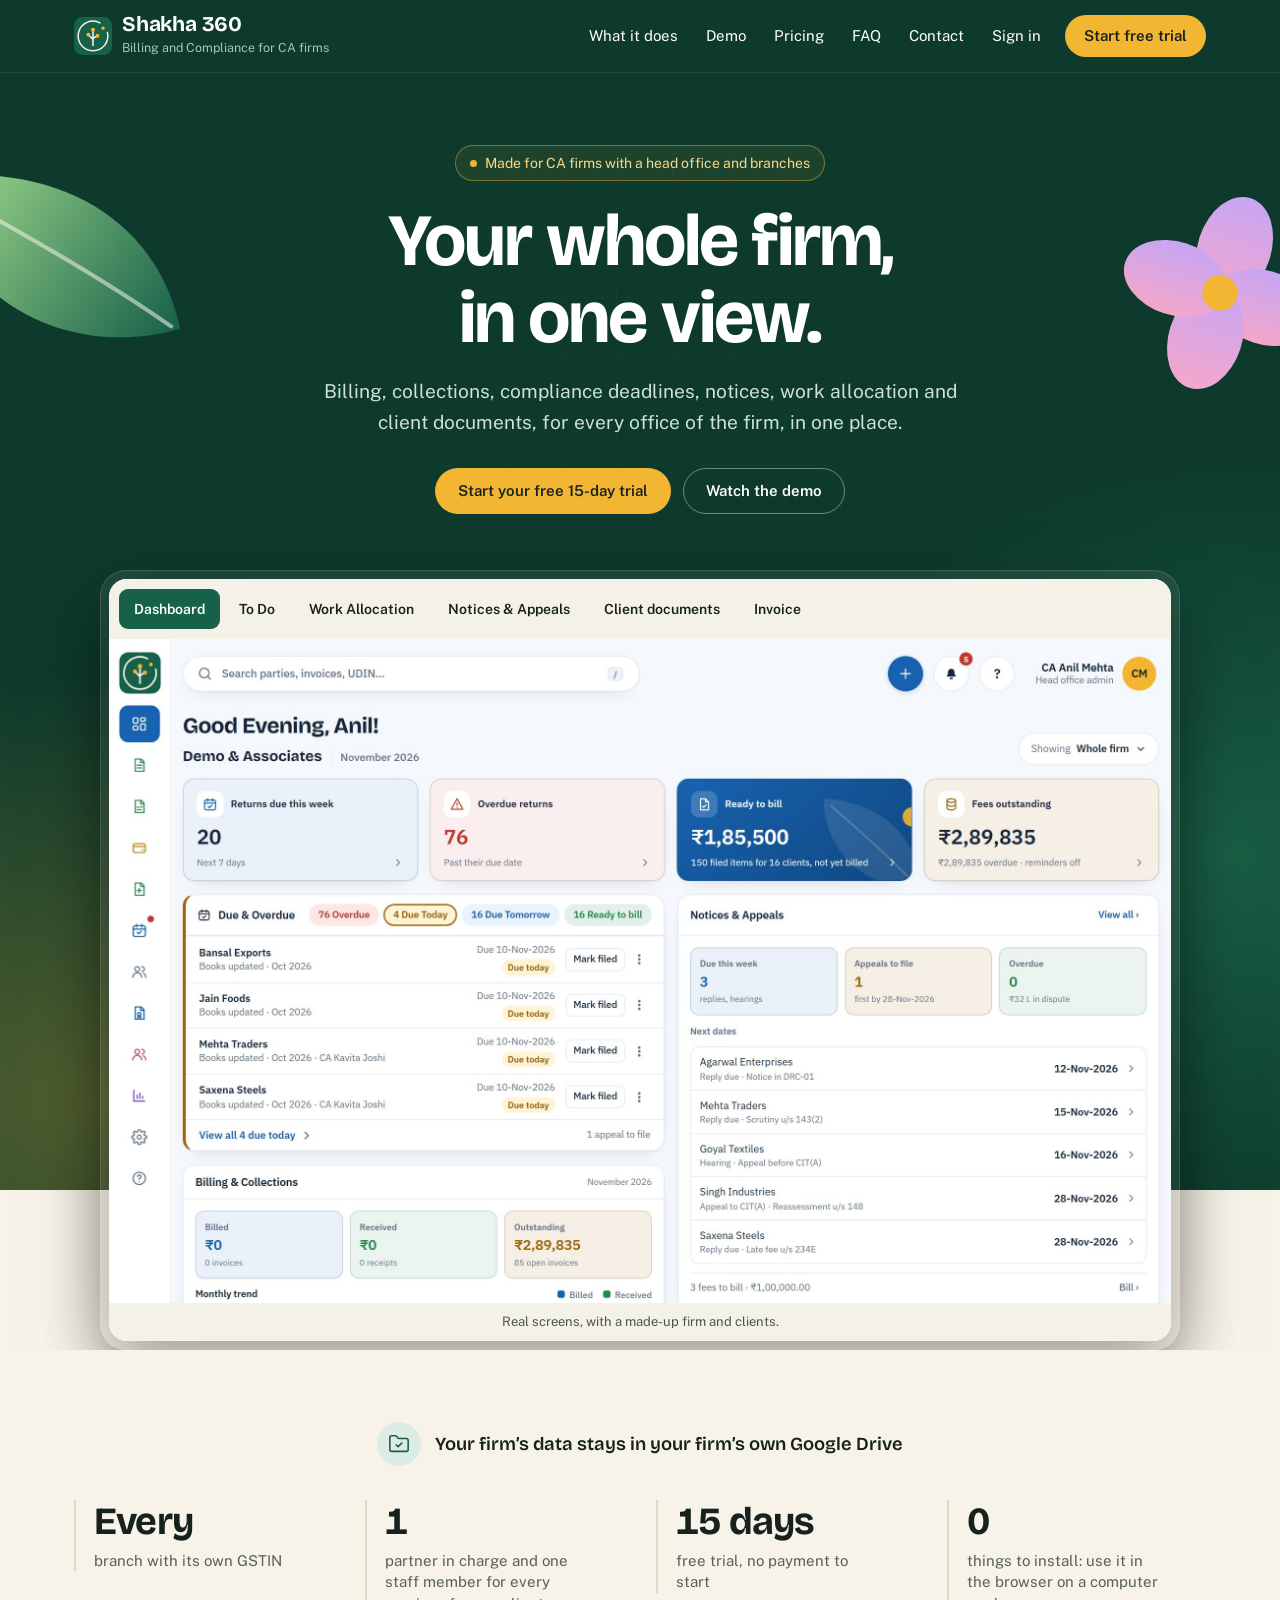
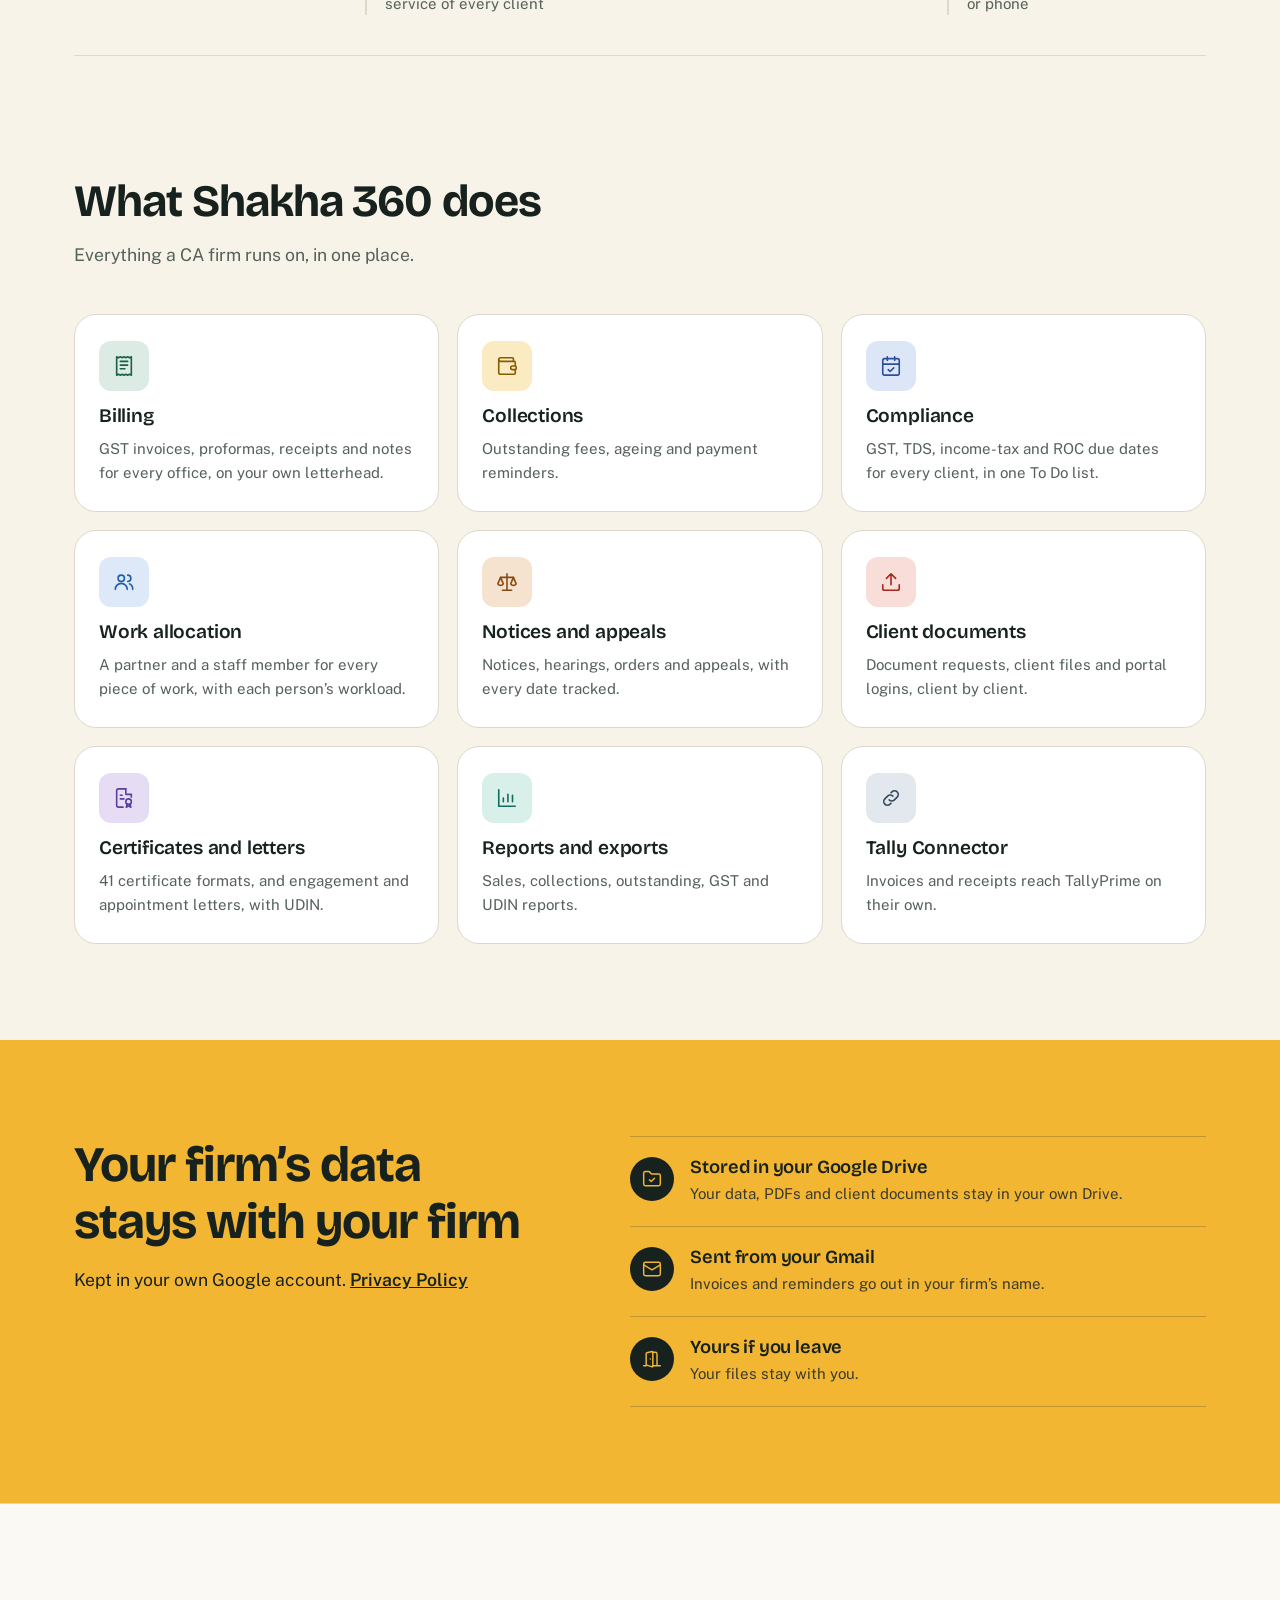
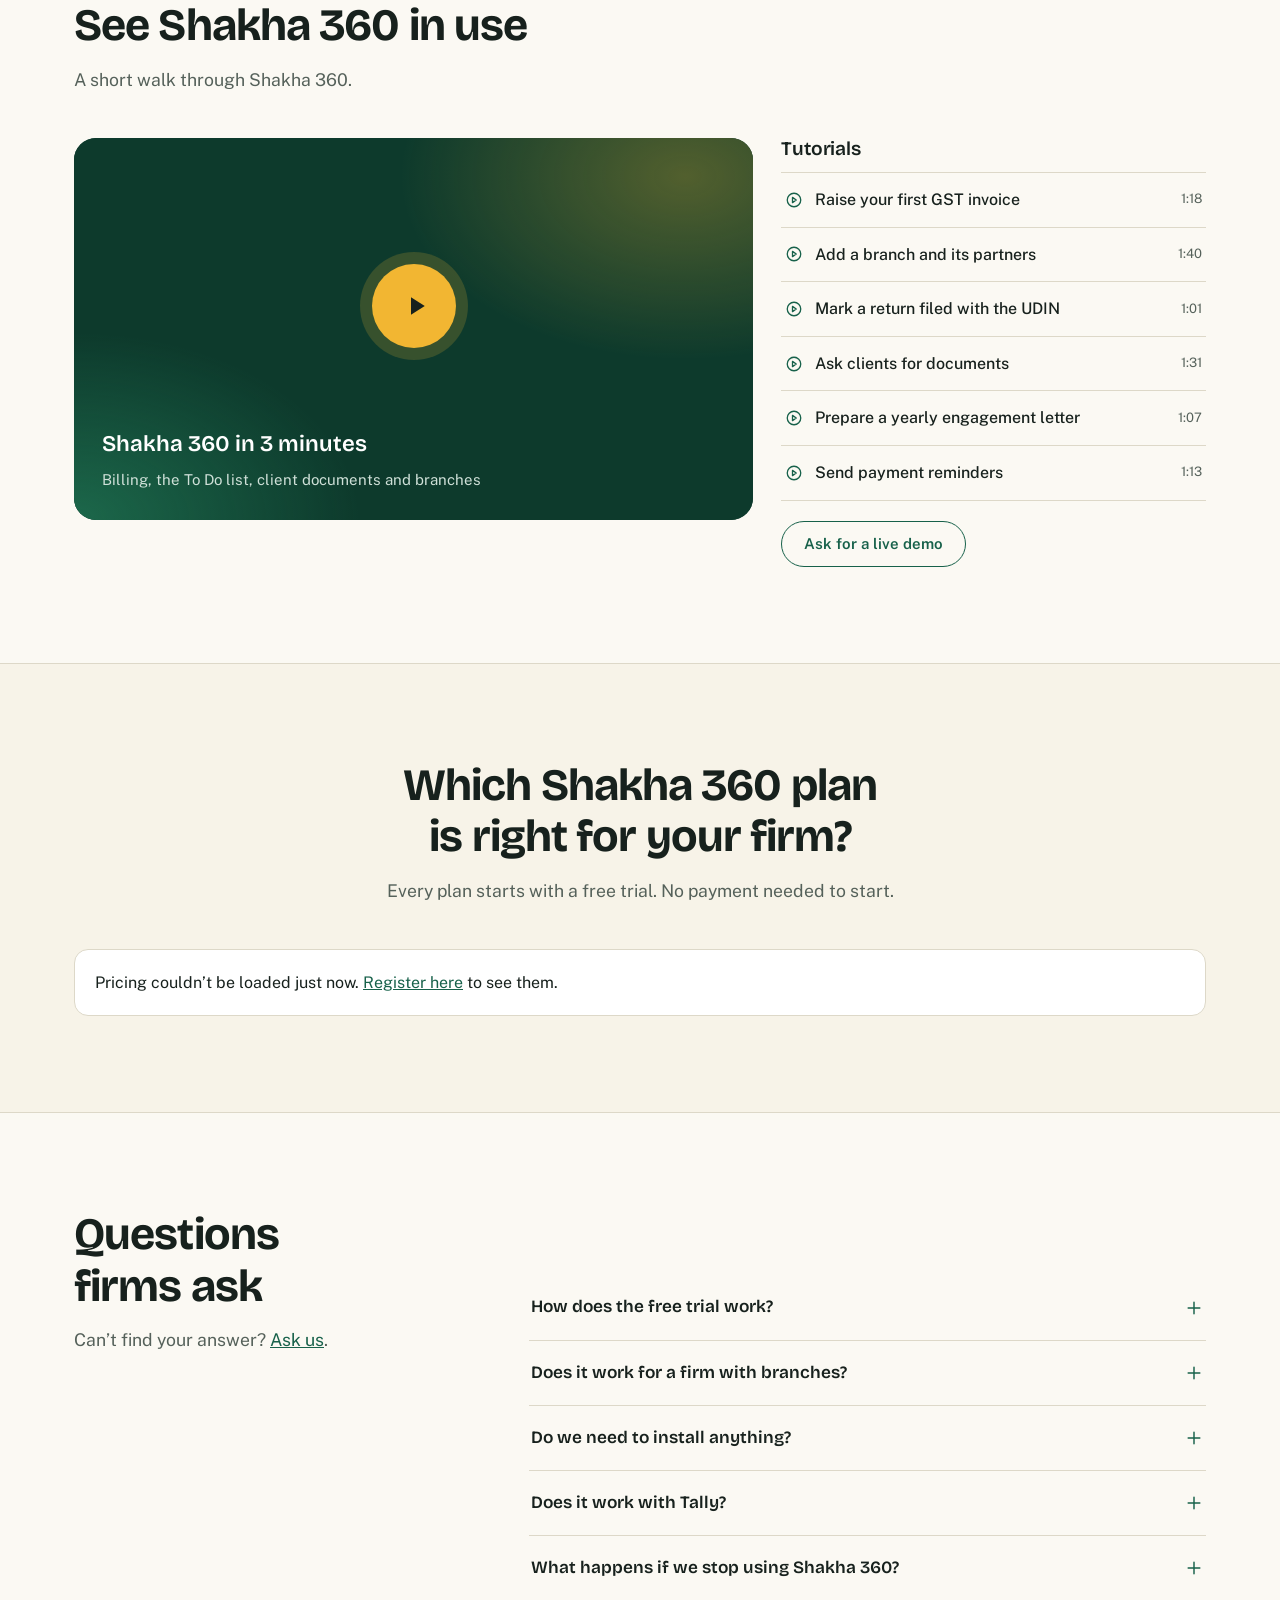
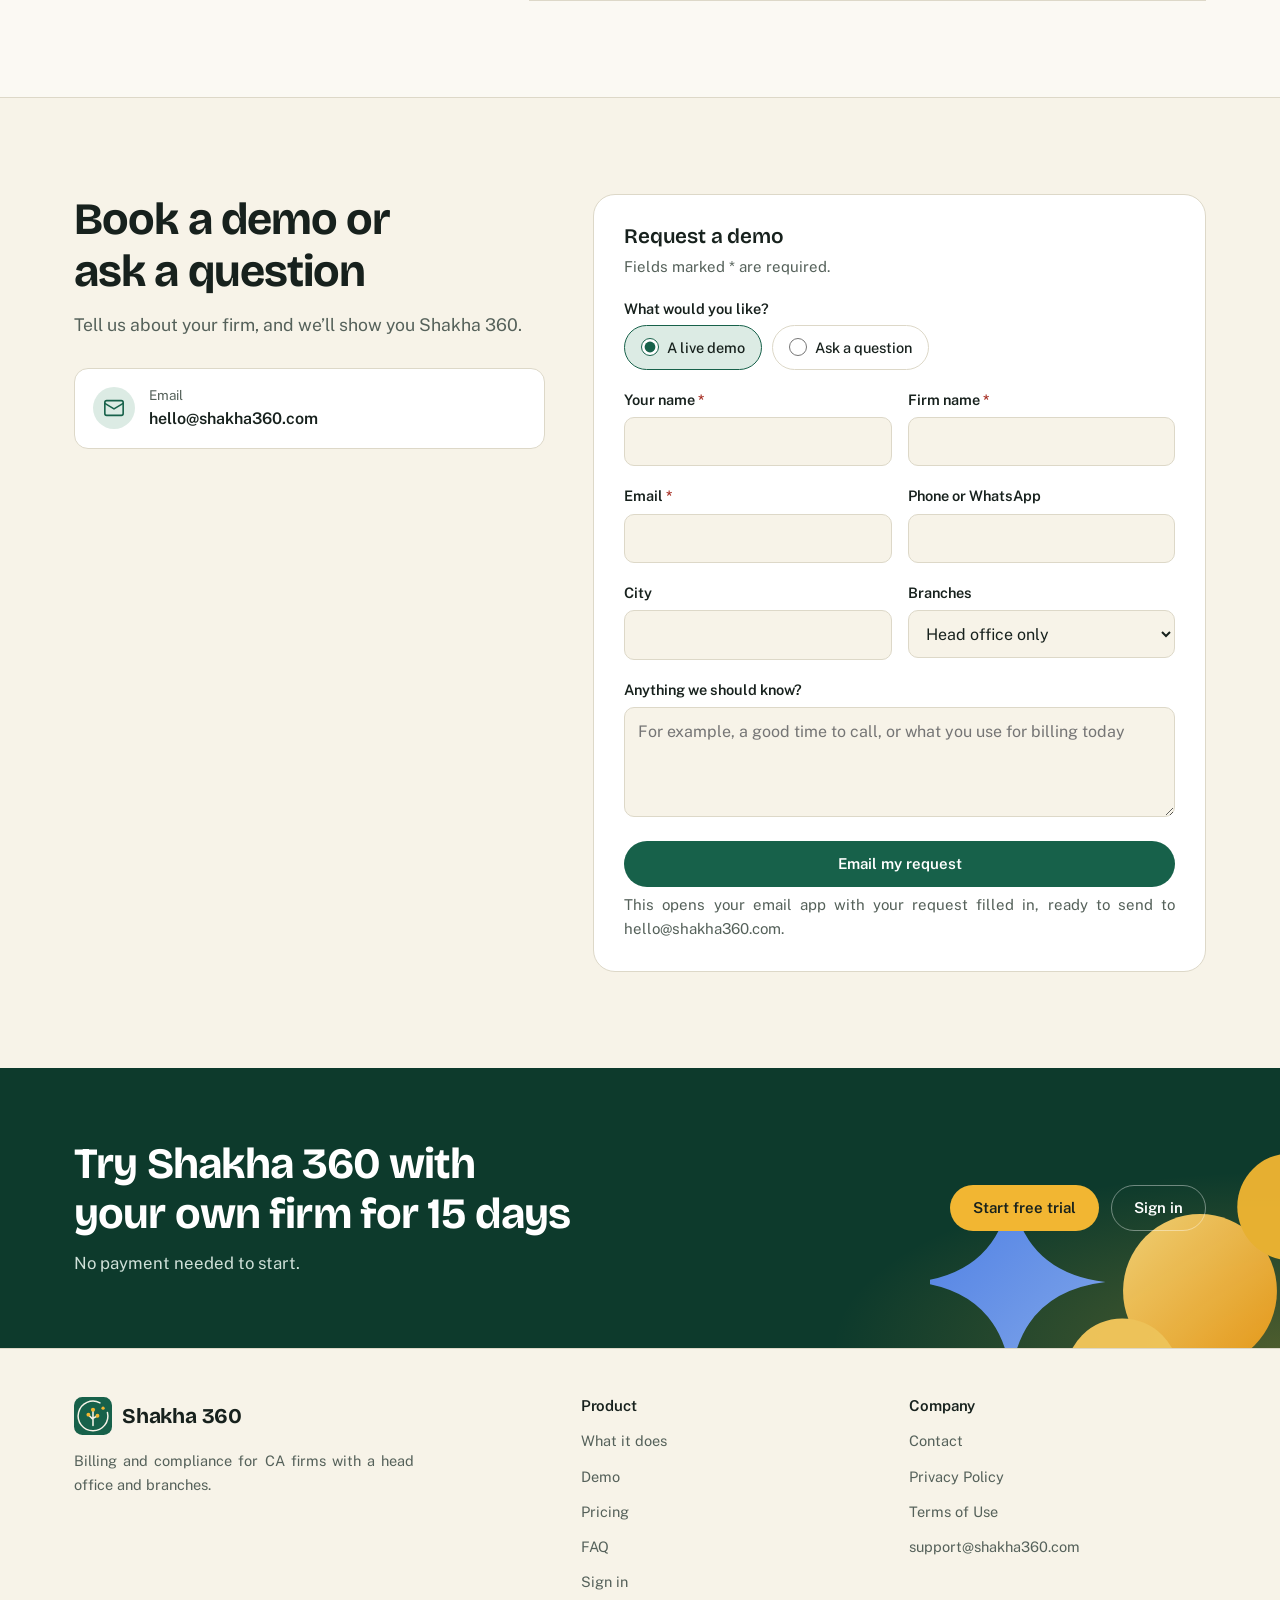
==== index.html @ 3592d091 "Add files via upload" ====
<!doctype html><html lang="en"><head><meta charset="utf-8"><meta name="viewport" content="width=device-width,initial-scale=1">
<title>Shakha 360 · Billing and Compliance for CA firms</title>
<meta name="description" content="Shakha 360 runs the billing, collections, compliance deadlines, notices and appeals, work allocation and client documents of a CA firm with a head office and branches. Your data stays in your own Google Drive. Free trial.">
<meta name="theme-color" content="#0D3A2C">
<meta property="og:type" content="website"><meta property="og:site_name" content="Shakha 360"><meta property="og:url" content="https://www.shakha360.com/">
<meta property="og:title" content="Shakha 360 · Billing and Compliance for CA firms"><meta property="og:description" content="Billing, collections, compliance deadlines, notices, work allocation and client documents, for every office of a CA firm. Free trial.">
<meta property="og:image" content="https://www.shakha360.com/shots/share.jpg"><meta property="og:image:width" content="1200"><meta property="og:image:height" content="630"><meta property="og:image:alt" content="Shakha 360: your whole firm, in one view, with the dashboard of the app">
<meta name="twitter:card" content="summary_large_image"><meta name="twitter:image" content="https://www.shakha360.com/shots/share.jpg">
<link rel="icon" href="shakha360-icon.svg" type="image/svg+xml">
<link rel="preconnect" href="https://fonts.googleapis.com"><link rel="preconnect" href="https://fonts.gstatic.com" crossorigin>
<link rel="stylesheet" href="https://fonts.googleapis.com/css2?family=Bricolage+Grotesque:opsz,wght@12..96,500..700&family=Public+Sans:wght@400;500;600;700&display=swap">
<link rel="stylesheet" href="style.css">
<style>
/* the screens viewer at the top */
.shotBox{max-width:1120px;margin:0 auto;background:#fff;border-radius:18px;box-shadow:0 30px 70px rgba(0,0,0,.35);overflow:hidden}
.shotTabs{display:flex;gap:4px;padding:10px;background:#F4F1E8;overflow-x:auto;scrollbar-width:thin}
.shotTabs button{flex:none;border:0;background:transparent;color:#17211D;font:600 14px/1 var(--f-b);padding:11px 15px;border-radius:9px;cursor:pointer;min-height:40px}
.shotTabs button[aria-selected=true]{background:#17614A;color:#fff}.shotTabs button:focus-visible{outline:3px solid #F2B632;outline-offset:1px}
.shotPane img{display:block;width:100%;height:auto}.shotNote{text-align:center;color:#4A5650;background:#F4F1E8;font-size:13px;margin:0;padding:9px 12px}
/* what it does: six cards with their own colours */
.does{display:grid;grid-template-columns:repeat(3,1fr);gap:18px}
.doesC{background:var(--card);border:1px solid var(--line);border-radius:var(--r-l);padding:26px 24px;display:flex;flex-direction:column;gap:10px}
.doesC .modIc{width:50px;height:50px}.doesC h3{font-size:1.2rem;font-weight:600;margin-top:4px}.doesC p{color:var(--mu);font-size:15px}
.c1 .modIc{background:#DCEBE4;color:#17614A}.c2 .modIc{background:#FBEBC2;color:#8A5A00}.c3 .modIc{background:#DCE6F7;color:#2B4F9E}.c4 .modIc{background:#F8DDD8;color:#A3271B}.c5 .modIc{background:#E6DDF5;color:#5B3E9E}.c6 .modIc{background:#D9EFE9;color:#136A5E}.c7 .modIc{background:#DDE9F8;color:#1F5FA8}.c8 .modIc{background:#F6E3CF;color:#8A4B12}.c9 .modIc{background:#E3E8EE;color:#34495E}
@media(max-width:900px){.does{grid-template-columns:1fr 1fr}}@media(max-width:600px){.does{grid-template-columns:1fr}}
/* a picture with a few words beside it */
.split{display:grid;grid-template-columns:minmax(0,5fr) minmax(0,7fr);gap:56px;align-items:center}.split.rev .splitText{order:2}
.eyebrow{display:inline-block;background:#F2B632;color:#17211D;font:700 12px/1 var(--f-b);padding:6px 10px;border-radius:99px;margin-bottom:12px}
.ptag{display:block;margin-top:10px;font:600 13px/1.4 var(--f-b);color:var(--mu)}.splitText .ptag{margin:0 0 12px}
.splitText h2{margin-top:0}.splitText>p{margin-top:12px;color:var(--mu)}.ticks{list-style:none;padding:0;margin:18px 0 0}.ticks li{position:relative;padding:0 0 10px 26px;line-height:1.5}.ticks li:before{content:'';position:absolute;left:2px;top:7px;width:12px;height:7px;border-left:2.5px solid #17614A;border-bottom:2.5px solid #17614A;transform:rotate(-45deg)}
.splitShots{position:relative}.browser{margin:0;border-radius:12px;overflow:hidden;box-shadow:0 18px 44px rgba(13,58,44,.2);border:1px solid rgba(23,33,29,.1)}.browser img,.phone img{display:block;width:100%;height:auto}
.phone{position:absolute;right:-14px;bottom:-34px;width:24%;margin:0;border-radius:18px;overflow:hidden;border:5px solid #17211D;box-shadow:0 18px 40px rgba(0,0,0,.3);background:#fff}
@media(max-width:900px){.split{grid-template-columns:1fr;gap:28px}.split.rev .splitText{order:0}.phone{right:6px;bottom:-22px;width:30%}}
@media(max-width:700px){.shape{display:none}}
.heroText>p{text-align:center;hyphens:none}
/* one plan and the calculator */
.one{display:grid;grid-template-columns:minmax(0,1fr) minmax(0,1.1fr);gap:24px;align-items:stretch;max-width:1080px;margin:0 auto}
.calc{background:var(--card);border:1px solid var(--line);border-radius:var(--r-l);padding:24px}.calc h3{margin:0 0 6px;font-size:1.2rem}
.crow{display:flex;gap:16px;align-items:center;justify-content:space-between;padding:14px 0;border-bottom:1px solid var(--line)}.crow>div:first-child{flex:1;display:flex;flex-direction:column;gap:2px;min-width:0}.crow span{color:var(--mu);font-size:14px;line-height:1.45}.crow em{font-style:normal;font-weight:600;color:#17614A;font-size:14px}
.cstep{display:flex;align-items:center;gap:8px;flex:none}.cstep button{width:44px;height:44px;border-radius:12px;border:1.5px solid var(--line);background:#fff;font-size:20px;cursor:pointer;color:#17211D}.cstep button:hover{border-color:#17614A}.cstep button:focus-visible{outline:3px solid #F2B632;outline-offset:2px}.cstep output{min-width:26px;text-align:center;font-weight:700;font-size:18px}
.ctot{display:flex;flex-wrap:wrap;align-items:baseline;justify-content:space-between;gap:4px 12px;padding-top:16px}.ctot span{font-weight:600}.ctot b{font:700 2rem/1 var(--f-h,inherit);color:#17211D}.ctot small{flex-basis:100%;color:var(--mu);font-size:14px}.cnote{color:var(--mu);font-size:13px;margin:8px 0 0}
@media(max-width:860px){.one{grid-template-columns:1fr}}.end{overflow:hidden;position:relative}#plansGrid,.cmpw{min-width:0;max-width:100%}.cmpD>summary{cursor:pointer;list-style-position:inside}.cmpD>summary:focus-visible{outline:3px solid #F2B632;outline-offset:3px}
@media(max-width:700px){.cmpD>summary{display:block;list-style:none;text-align:center;border:1.5px solid #17614A;color:#17614A;border-radius:99px;padding:12px 18px;font-size:1rem;min-height:44px;box-sizing:border-box}.cmpD>summary::-webkit-details-marker{display:none}.cmpD[open]>summary{margin-bottom:14px}}.cmpw{overflow-x:auto;position:relative}
.oneCard{display:flex;flex-direction:column}.oneFor{color:var(--mu);margin:6px 0 0}.oneH{font-size:1rem;margin:20px 0 12px;padding-top:18px;border-top:1px solid var(--line)}
.oneCard .ppts{display:grid;grid-template-columns:1fr;gap:11px;margin:0;align-content:start}.oneCard .ppts li{margin:0}
.calcH{display:flex;gap:12px;align-items:center;margin-bottom:6px}.calcH svg{width:34px;height:34px;flex:none;fill:none;stroke:#17614A;stroke-width:1.8;stroke-linecap:round;stroke-linejoin:round}.calcH h3{margin:0;font-size:1.25rem}.calcH p{margin:2px 0 0;color:var(--mu);font-size:14px}
.calc .crow:last-of-type{border-bottom:0}.cbox{background:#EEF6EA;border-radius:14px;padding:14px 16px;margin-top:6px}
#c_lines>div{display:flex;justify-content:space-between;gap:12px;padding:4px 0;font-size:15px}#c_lines b{font-weight:600;font-variant-numeric:tabular-nums}
.cbox .ctot{align-items:center;border-top:1px solid #CFE0C9;margin-top:8px;padding-top:12px}.cbox .ctot span{display:flex;flex-direction:column;gap:2px;font-weight:700;font-size:1.05rem}.cbox .ctot small{flex-basis:auto;font-weight:400;font-size:13px}
.cbox .ctot b{background:#F7CB4D;border-radius:999px;padding:8px 18px;font-size:1.5rem;font-variant-numeric:tabular-nums}
.startBar{display:flex;align-items:center;justify-content:space-between;gap:20px 28px;flex-wrap:wrap;max-width:1080px;margin:24px auto 0;background:var(--card);border:1px solid var(--line);border-radius:var(--r-l);padding:22px 26px}
.startBar h3{margin:0 0 8px;font-size:1.3rem}.startBar ul{list-style:none;margin:0;padding:0;display:flex;flex-wrap:wrap;gap:6px 22px;color:var(--mu)}.startBar li{display:flex;align-items:center;gap:8px}.startBar li .ic{width:18px;height:18px;flex:none}
.sbBtns{display:flex;gap:12px;flex-wrap:wrap}.btn.line{background:transparent;color:#17614A;border:1.5px solid #17614A}.btn.line:hover{background:#EEF6EA}
@media(max-width:700px){.oneCard .ppts{grid-template-columns:1fr}.sbBtns,.sbBtns .btn{width:100%;justify-content:center}}
</style></head><body>
<a class="skip" href="#main">Skip to content</a>

<svg width="0" height="0" style="position:absolute" aria-hidden="true">
<symbol id="i-bill" viewBox="0 0 24 24"><path d="M4 2v20l2-1 2 1 2-1 2 1 2-1 2 1 2-1 2 1V2l-2 1-2-1-2 1-2-1-2 1-2-1-2 1Z"/><path d="M8 7h8M8 11h8M8 15h5"/></symbol>
<symbol id="i-wallet" viewBox="0 0 24 24"><path d="M19 7V4a1 1 0 0 0-1-1H5a2 2 0 0 0 0 4h15a1 1 0 0 1 1 1v4h-3a2 2 0 0 0 0 4h3a1 1 0 0 0 1-1v-2a1 1 0 0 0-1-1"/><path d="M3 5v14a2 2 0 0 0 2 2h15a1 1 0 0 0 1-1v-4"/></symbol>
<symbol id="i-cal" viewBox="0 0 24 24"><rect x="3" y="4" width="18" height="18" rx="2"/><path d="M16 2v4M8 2v4M3 10h18"/><path d="m9 16 2 2 4-4"/></symbol>
<symbol id="i-cert" viewBox="0 0 24 24"><path d="M14 2H6a2 2 0 0 0-2 2v16a2 2 0 0 0 2 2h5"/><path d="M14 2v6h6M20 8v3"/><circle cx="17" cy="16" r="3"/><path d="m15.5 18.5-1 3.5 2.5-1.2 2.5 1.2-1-3.5"/><path d="M8 9h2M8 13h4"/></symbol>
<symbol id="i-chart" viewBox="0 0 24 24"><path d="M3 3v18h18"/><path d="M8 16v-4M13 16V8M18 16v-7"/></symbol>
<symbol id="i-upload" viewBox="0 0 24 24"><path d="M21 15v4a2 2 0 0 1-2 2H5a2 2 0 0 1-2-2v-4M17 8l-5-5-5 5M12 3v12"/></symbol>
<symbol id="i-folder" viewBox="0 0 24 24"><path d="M20 20a2 2 0 0 0 2-2V8a2 2 0 0 0-2-2h-7.9a2 2 0 0 1-1.7-.9L9.6 3.9A2 2 0 0 0 7.9 3H4a2 2 0 0 0-2 2v13a2 2 0 0 0 2 2Z"/><path d="m9 13 2 2 4-4"/></symbol>
<symbol id="i-mail" viewBox="0 0 24 24"><rect x="2" y="4" width="20" height="16" rx="2"/><path d="m22 7-10 6L2 7"/></symbol>
<symbol id="i-chat" viewBox="0 0 24 24"><path d="M21 11.5a8.4 8.4 0 0 1-12.3 7.4L3 21l2.1-5.6A8.4 8.4 0 1 1 21 11.5z"/></symbol>
<symbol id="i-door" viewBox="0 0 24 24"><path d="M13 4h3a2 2 0 0 1 2 2v14M2 20h3M13 20h9M10 12v.01"/><path d="M13 4.6v16.2a.6.6 0 0 1-.8.6L5 19V5.6a1 1 0 0 1 .8-1l6.4-1.5a.6.6 0 0 1 .8.6z"/></symbol>
<symbol id="i-team" viewBox="0 0 24 24"><circle cx="9" cy="8" r="3.5"/><path d="M2.5 20a6.5 6.5 0 0 1 13 0"/><path d="M16 4.5a3.5 3.5 0 0 1 0 7M18 14a6.5 6.5 0 0 1 3.5 6"/></symbol>
<symbol id="i-scale" viewBox="0 0 24 24"><path d="M12 3v18M7 21h10M5 7h14"/><path d="m5 7-3 7a3.5 3.5 0 0 0 6 0zM19 7l-3 7a3.5 3.5 0 0 0 6 0z"/></symbol>
<symbol id="i-link" viewBox="0 0 24 24"><path d="M10 14a4 4 0 0 0 5.7 0l3-3a4 4 0 0 0-5.7-5.7l-1 1"/><path d="M14 10a4 4 0 0 0-5.7 0l-3 3A4 4 0 0 0 11 18.7l1-1"/></symbol>
<symbol id="i-plus" viewBox="0 0 24 24"><path d="M12 5v14M5 12h14"/></symbol>
<symbol id="i-menu" viewBox="0 0 24 24"><path d="M4 7h16M4 12h16M4 17h16"/></symbol>
<symbol id="i-playc" viewBox="0 0 24 24"><circle cx="12" cy="12" r="9"/><path d="m10 8.5 5 3.5-5 3.5z"/></symbol>
<symbol id="i-logo" viewBox="0 0 512 512"><rect width="512" height="512" rx="112" fill="#17614A"/><path d="M450.1 207.6A200 200 0 1 1 349.9 79.4" fill="none" stroke="#F7F3E8" stroke-width="20" stroke-linecap="round"/><path d="M256 384V172M256 302L200 246M256 288L310 256" fill="none" stroke="#F7F3E8" stroke-width="21" stroke-linecap="round"/><circle cx="256" cy="172" r="28" fill="#F2B632"/><circle cx="194" cy="238" r="26" fill="#F2B632"/><circle cx="316" cy="252" r="26" fill="#F2B632"/><circle cx="391.5" cy="150.1" r="22" fill="#F2B632"/></symbol>
</svg>

<header class="top dark"><div class="wrap">
<a class="brand" href="index.html" aria-label="Shakha 360 home"><svg aria-hidden="true"><use href="#i-logo"/></svg><div><div class="bn">Shakha 360</div><div class="bt">Billing and Compliance for CA firms</div></div></a>
<button class="menuBtn" type="button" aria-expanded="false" aria-controls="nav" aria-label="Menu"><svg class="ico" aria-hidden="true"><use href="#i-menu"/></svg></button>
<nav class="nav" id="nav" aria-label="Main"><a href="#does">What it does</a><a href="#demo">Demo</a><a href="#plans">Pricing</a><a href="#faq">FAQ</a><a href="#contact">Contact</a><a href="app/">Sign in</a><a class="btn sun" href="app/?register=1" data-trial>Start free trial</a></nav>
</div></header>

<main id="main">
<section class="hero" aria-labelledby="heroH">
<span class="shape sL" aria-hidden="true"></span><span class="shape sR" aria-hidden="true"></span>
<div class="wrap">
<div class="heroText">
<span class="pill"><i aria-hidden="true"></i>Made for CA firms with a head office and branches</span>
<h1 id="heroH"><span>Your whole firm,</span><span>in one view.</span></h1>
<p>Billing, collections, compliance deadlines, notices, work allocation and client documents, for every office of the firm, in one place.</p>
<div class="heroCta"><a class="btn sun" href="app/?register=1" id="heroBtn" data-trial>Start your free 15-day trial</a><a class="btn onDark" href="#demo">Watch the demo</a></div></div>

<div class="mockWrap"><div class="shotBox"><div class="shotTabs" role="tablist" aria-label="Screens of Shakha 360">
<button type="button" role="tab" id="st0" aria-controls="shotPane" aria-selected="true" data-shot="dashboard" data-alt="Dashboard: returns due, overdue returns, fees ready to bill and fees outstanding, for the whole firm">Dashboard</button>
<button type="button" role="tab" id="st1" aria-controls="shotPane" aria-selected="false" tabindex="-1" data-shot="todo" data-alt="To Do list of pending returns for each client, with due dates and status">To Do</button>
<button type="button" role="tab" id="st2" aria-controls="shotPane" aria-selected="false" tabindex="-1" data-shot="alloc" data-alt="Work Allocation: the partners on the left, and one partner's clients with the partner and staff member for each service">Work Allocation</button>
<button type="button" role="tab" id="st3" aria-controls="shotPane" aria-selected="false" tabindex="-1" data-shot="notices" data-alt="Notices and Appeals: each client's notice with its reply date, hearing date, amount in dispute and the appeal still to file">Notices &amp; Appeals</button>
<button type="button" role="tab" id="st4" aria-controls="shotPane" aria-selected="false" tabindex="-1" data-shot="docrequests" data-alt="Document Requests: a document list with clients ticked to receive it">Client documents</button>
<button type="button" role="tab" id="st5" aria-controls="shotPane" aria-selected="false" tabindex="-1" data-shot="invoice" data-alt="An invoice with payments, follow-up notes and the letterhead">Invoice</button>
</div><div class="shotPane" id="shotPane" role="tabpanel" aria-labelledby="st0"><img id="shotImg" src="shots/dashboard.jpg?v=1097b" width="2160" height="1350" alt="Dashboard: returns due, overdue returns, fees ready to bill and fees outstanding, for the whole firm"></div>
<p class="shotNote">Real screens, with a made-up firm and clients.</p></div></div>
</div>
</section>

<section class="sec first" aria-label="Shakha 360 at a glance"><div class="wrap">
<div class="facts">
<div class="factLead"><span aria-hidden="true"><svg class="ico" style="width:28px;height:28px"><use href="#i-folder"/></svg></span><p>Your firm’s data stays in your firm’s own Google Drive</p></div>
<div class="fact" id="brFact"><b>Every</b><span>branch with its own GSTIN</span></div>
<div class="fact"><b>1</b><span>partner in charge and one staff member for every service of every client</span></div>
<div class="fact"><b><span class="tD">15</span> days</b><span>free trial, no payment to start</span></div>
<div class="fact"><b>0</b><span>things to install: use it in the browser on a computer or phone</span></div>
</div>
</div></section>

<section class="sec" id="does" aria-labelledby="doesH" style="padding-top:24px"><div class="wrap">
<div class="secHead"><h2 id="doesH">What Shakha 360 does</h2><p>Everything a CA firm runs on, in one place.</p></div>
<div class="does">
<article class="doesC c1"><span class="modIc" aria-hidden="true"><svg class="ico"><use href="#i-bill"/></svg></span><h3>Billing</h3><p>GST invoices, proformas, receipts and notes for every office, on your own letterhead.</p></article>
<article class="doesC c2"><span class="modIc" aria-hidden="true"><svg class="ico"><use href="#i-wallet"/></svg></span><h3>Collections</h3><p>Outstanding fees, ageing and payment reminders.</p></article>
<article class="doesC c3"><span class="modIc" aria-hidden="true"><svg class="ico"><use href="#i-cal"/></svg></span><h3>Compliance</h3><p>GST, TDS, income-tax and ROC due dates for every client, in one To Do list.</p></article>
<article class="doesC c7"><span class="modIc" aria-hidden="true"><svg class="ico"><use href="#i-team"/></svg></span><h3>Work allocation</h3><p>A partner and a staff member for every piece of work, with each person’s workload.</p></article>
<article class="doesC c8"><span class="modIc" aria-hidden="true"><svg class="ico"><use href="#i-scale"/></svg></span><h3>Notices and appeals</h3><p>Notices, hearings, orders and appeals, with every date tracked.</p></article>
<article class="doesC c4"><span class="modIc" aria-hidden="true"><svg class="ico"><use href="#i-upload"/></svg></span><h3>Client documents</h3><p>Document requests, client files and portal logins, client by client.</p></article>
<article class="doesC c5"><span class="modIc" aria-hidden="true"><svg class="ico"><use href="#i-cert"/></svg></span><h3>Certificates and letters</h3><p>41 certificate formats, and engagement and appointment letters, with UDIN.</p></article>
<article class="doesC c6"><span class="modIc" aria-hidden="true"><svg class="ico"><use href="#i-chart"/></svg></span><h3>Reports and exports</h3><p>Sales, collections, outstanding, GST and UDIN reports.</p></article>
<article class="doesC c9"><span class="modIc" aria-hidden="true"><svg class="ico"><use href="#i-link"/></svg></span><h3>Tally Connector</h3><p>Invoices and receipts reach TallyPrime on their own.</p></article>
</div>
</div></section>

<section class="sec band" aria-labelledby="ownH"><div class="wrap">
<div><h2 id="ownH">Your firm’s data stays with your firm</h2><p class="lead">Kept in your own Google account. <a href="privacy.html">Privacy Policy</a></p></div>
<ul class="own">
<li><span aria-hidden="true"><svg class="ico"><use href="#i-folder"/></svg></span><div><h3>Stored in your Google Drive</h3><p>Your data, PDFs and client documents stay in your own Drive.</p></div></li>
<li><span aria-hidden="true"><svg class="ico"><use href="#i-mail"/></svg></span><div><h3>Sent from your Gmail</h3><p>Invoices and reminders go out in your firm’s name.</p></div></li>
<li><span aria-hidden="true"><svg class="ico"><use href="#i-door"/></svg></span><div><h3>Yours if you leave</h3><p>Your files stay with you.</p></div></li>
</ul>
</div></section>

<section class="sec flowSec" id="demo" aria-labelledby="demoH"><div class="wrap">
<div class="secHead"><h2 id="demoH">See Shakha 360 in use</h2><p>A short walk through Shakha 360.</p></div>
<div class="demo">
<div class="video" id="video"></div>
<div class="tuts"><h3>Tutorials</h3><ul class="tutList" id="tuts"></ul>
<a class="btn line" href="#contact" data-demo>Ask for a live demo</a></div>
</div>
</div></section>

<section class="sec plans" id="plans" aria-labelledby="plansH"><div class="wrap">
<div class="secHead c"><h2 id="plansH">Which Shakha 360 plan is right for your firm?</h2><p class="sub" id="plansNote">Every plan starts with a free trial. No payment needed to start.</p></div>
<div id="plansGrid"><div class="card"><p>Loading plans…</p></div></div>
</div></section>

<section class="sec flowSec" id="faq" aria-labelledby="faqH"><div class="wrap faqGrid">
<div class="secHead"><h2 id="faqH">Questions firms ask</h2><p>Can’t find your answer? <a href="#contact">Ask us</a>.</p></div>
<div class="faq">
<details><summary>Where is our firm’s data kept?<svg class="ico" aria-hidden="true"><use href="#i-plus"/></svg></summary><div class="ans"><p>In your own Google Drive, in a folder your firm owns.</p></div></details>
<details><summary>How does the free trial work?<svg class="ico" aria-hidden="true"><use href="#i-plus"/></svg></summary><div class="ans"><p>Choose a plan and register. You get <span class="tD">15</span> days free, with no payment needed to start.</p></div></details>
<details><summary>Does it work for a firm with branches?<svg class="ico" aria-hidden="true"><use href="#i-plus"/></svg></summary><div class="ans"><p>Yes. Each branch has its own logins, numbering, GSTIN and letterhead, and head office sees the whole firm.</p></div></details>
<details><summary>Do we need to install anything?<svg class="ico" aria-hidden="true"><use href="#i-plus"/></svg></summary><div class="ans"><p>No. It works in the browser on a computer or a phone.</p></div></details>
<details><summary>Does it work with Tally?<svg class="ico" aria-hidden="true"><use href="#i-plus"/></svg></summary><div class="ans"><p>Yes, with the Shakha Tally Connector for TallyPrime.</p></div></details>
<details><summary>What happens if we stop using Shakha 360?<svg class="ico" aria-hidden="true"><use href="#i-plus"/></svg></summary><div class="ans"><p>Your files stay in your Drive.</p></div></details>
</div>
</div></section>

<section class="sec" id="contact" aria-labelledby="contactH"><div class="wrap contact">
<div><div class="secHead" style="margin:0"><h2 id="contactH">Book a demo or ask a question</h2><p>Tell us about your firm, and we’ll show you Shakha 360.</p></div>
<ul class="reach" id="reach">
<li><a href="mailto:hello@shakha360.com"><span aria-hidden="true"><svg class="ico"><use href="#i-mail"/></svg></span><div><small>Email</small><b>hello@shakha360.com</b></div></a></li>
</ul></div>

<form class="form" id="cForm" novalidate>
<h3>Request a demo</h3><p>Fields marked <span aria-hidden="true">*</span><span class="vh">with an asterisk</span> are required.</p>
<fieldset class="fld"><legend>What would you like?</legend><div class="radios">
<label><input type="radio" name="want" value="A live demo" checked>A live demo</label>
<label><input type="radio" name="want" value="An answer to a question">Ask a question</label></div></fieldset>
<div class="fRow">
<div class="fld"><label for="cName">Your name <i aria-hidden="true">*</i></label><input id="cName" name="name" autocomplete="name" required aria-describedby="cNameE"><span class="err" id="cNameE"></span></div>
<div class="fld"><label for="cFirm">Firm name <i aria-hidden="true">*</i></label><input id="cFirm" name="firm" autocomplete="organization" required aria-describedby="cFirmE"><span class="err" id="cFirmE"></span></div>
</div>
<div class="fRow">
<div class="fld"><label for="cMail">Email <i aria-hidden="true">*</i></label><input id="cMail" name="email" type="email" autocomplete="email" required aria-describedby="cMailE"><span class="err" id="cMailE"></span></div>
<div class="fld"><label for="cTel">Phone or WhatsApp</label><input id="cTel" name="phone" type="tel" autocomplete="tel" inputmode="tel"></div>
</div>
<div class="fRow">
<div class="fld"><label for="cCity">City</label><input id="cCity" name="city" autocomplete="address-level2"></div>
<div class="fld"><label for="cBr">Branches</label><select id="cBr" name="branches"><option>Head office only</option><option>1 to 2 branches</option><option>3 to 5 branches</option><option>More than 5 branches</option></select></div>
</div>
<div class="fld"><label for="cMsg">Anything we should know?</label><textarea id="cMsg" name="msg" placeholder="For example, a good time to call, or what you use for billing today"></textarea></div>
<button class="btn" type="submit">Email my request</button>
<p class="fNote">This opens your email app with your request filled in, ready to send to hello@shakha360.com.</p>
<p class="fDone" id="cDone" role="status"></p>
</form>
</div></section>

<section class="end" aria-labelledby="endH"><span class="shape sE" aria-hidden="true"></span><div class="wrap">
<div><h2 id="endH">Try Shakha 360 with your own firm for <span class="tD">15</span> days</h2><p>No payment needed to start.</p></div>
<div class="heroCta"><a class="btn sun" href="app/?register=1" data-trial>Start free trial</a><a class="btn onDark" href="app/">Sign in</a></div>
</div></section>
</main>

<footer class="foot"><div class="wrap">
<div><a class="brand" href="index.html"><svg aria-hidden="true"><use href="#i-logo"/></svg><div><div class="bn">Shakha 360</div></div></a><p>Billing and compliance for CA firms with a head office and branches.</p></div>
<div><h4>Product</h4><ul><li><a href="#does">What it does</a></li><li><a href="#demo">Demo</a></li><li><a href="#plans">Pricing</a></li><li><a href="#faq">FAQ</a></li><li><a href="app/">Sign in</a></li></ul></div>
<div><h4>Company</h4><ul><li><a href="#contact">Contact</a></li><li><a href="privacy.html">Privacy Policy</a></li><li><a href="terms.html">Terms of Use</a></li><li><a href="mailto:support@shakha360.com">support@shakha360.com</a></li></ul></div>
<div class="copy"><span>© 2026 Shakha 360</span><span>Made for chartered accountant firms in India</span></div>
</div></footer>

<script>
/* ---- Settings you can change ---- */
var APP='https://shakha360-327918432563.asia-south1.run.app/exec';
var CONTACT_EMAIL='hello@shakha360.com';
var WHATSAPP='';          /* e.g. '919812345678' (country code, no + or spaces). Leave empty to hide. */
var DEMO_VIDEO='PJOTcPa2bgM';        /* YouTube video ID of the main demo. Leave empty until ready. */
var TUTORIALS=[           /* add a YouTube ID to each one as it is recorded */
 {t:'Raise your first GST invoice',id:'mLc5D3-HuL8',len:'1:18'},
 {t:'Add a branch and its partners',id:'hHl0QsiPlEg',len:'1:40'},
 {t:'Mark a return filed with the UDIN',id:'PMHco6sEf74',len:'1:01'},
 {t:'Ask clients for documents',id:'t_Db41IpkFY',len:'1:31'},
 {t:'Prepare a yearly engagement letter',id:'4obn-gepK0Q',len:'1:07'},
 {t:'Send payment reminders',id:'g4l69yBV1zA',len:'1:13'}];

(function(){
 var e=function(t){var d=document.createElement('div');d.textContent=t==null?'':String(t);return d.innerHTML};
 var $=function(i){return document.getElementById(i)},reduce=window.matchMedia&&matchMedia('(prefers-reduced-motion: reduce)').matches;

 /* mobile menu */
 var mb=document.querySelector('.menuBtn'),nav=$('nav');
 mb.addEventListener('click',function(){var o=nav.classList.toggle('open');mb.setAttribute('aria-expanded',o)});
 nav.addEventListener('click',function(ev){if(ev.target.closest('a')){nav.classList.remove('open');mb.setAttribute('aria-expanded','false')}});
 document.addEventListener('keydown',function(ev){if(ev.key==='Escape'&&nav.classList.contains('open')){nav.classList.remove('open');mb.setAttribute('aria-expanded','false');mb.focus()}});

 /* the screens viewer: changes only when someone chooses a tab; phones get the phone screens where there are any */
 var tabs=[].slice.call(document.querySelectorAll('.shotTabs [role=tab]')),img=$('shotImg'),pane=$('shotPane');
 function pick(t,focus){tabs.forEach(function(x){var on=x===t;x.setAttribute('aria-selected',on);if(on)x.removeAttribute('tabindex');else x.setAttribute('tabindex','-1')});
  var small=window.matchMedia&&matchMedia('(max-width:700px)').matches&&['dashboard','todo','alloc','notices'].indexOf(t.dataset.shot)>=0;
  img.src='shots/'+(small?'phone-':'')+t.dataset.shot+'.jpg?v=1097b';img.width=small?780:2160;img.height=small?1688:1350;img.alt=t.dataset.alt;pane.setAttribute('aria-labelledby',t.id);if(focus)t.focus()}
 pick(tabs[0]);tabs.forEach(function(t,i){t.addEventListener('click',function(){pick(t)});t.addEventListener('keydown',function(ev){var k=ev.key==='ArrowRight'?1:ev.key==='ArrowLeft'?-1:0;if(k){ev.preventDefault();pick(tabs[(i+k+tabs.length)%tabs.length],true)}})});

 /* demo video and tutorials: YouTube loads only after a click */
 var yt=function(id){return 'https://www.youtube-nocookie.com/embed/'+encodeURIComponent(id)+'?autoplay=1&rel=0'};
 var v=$('video');
 if(DEMO_VIDEO){v.innerHTML='<button type="button" class="poster"><span class="play" aria-hidden="true"><svg viewBox="0 0 24 24"><path d="M8 5v14l11-7z"/></svg></span><b>Shakha 360 in 3 minutes</b><small>Billing, the To Do list, client documents and branches</small><span class="vh">Play the demo video</span></button>';
  v.querySelector('button').addEventListener('click',function(){v.innerHTML='<iframe src="'+yt(DEMO_VIDEO)+'" title="Shakha 360 demo video" allow="autoplay; encrypted-media; picture-in-picture" allowfullscreen></iframe>'})}
 else v.innerHTML='<div class="poster static"><span class="play" aria-hidden="true"><svg viewBox="0 0 24 24"><path d="M8 5v14l11-7z"/></svg></span><b>The demo video is on its way</b><small>Until then, we’re happy to show you Shakha 360 live. Ask for a demo below.</small></div>';
 $('tuts').innerHTML=TUTORIALS.map(function(t){return t.id?'<li><a href="https://www.youtube.com/watch?v='+encodeURIComponent(t.id)+'" target="_blank" rel="noopener"><svg class="ico" aria-hidden="true"><use href="#i-playc"/></svg>'+e(t.t)+'<em>'+e(t.len||'Watch')+'</em></a></li>':'<li><span><svg class="ico" aria-hidden="true"><use href="#i-playc"/></svg>'+e(t.t)+'<em>Coming soon</em></span></li>'}).join('');

 /* WhatsApp contact, shown only when a number is set */
 if(WHATSAPP){var li=document.createElement('li');li.innerHTML='<a href="https://wa.me/'+encodeURIComponent(WHATSAPP)+'" target="_blank" rel="noopener"><span aria-hidden="true"><svg class="ico"><use href="#i-chat"/></svg></span><div><small>WhatsApp</small><b>Message us on WhatsApp</b></div></a>';$('reach').appendChild(li)}

 /* contact form: checks fields, then opens the visitor's email app */
 var f=$('cForm'),done=$('cDone');
 var rules={cName:['Enter your name.'],cFirm:['Enter your firm’s name.'],cMail:['Enter your email address.','Enter an email address like name@firm.com.']};
 function check(id){var el=$(id),m='';if(!el.value.trim())m=rules[id][0];else if(el.type==='email'&&!/^[^\s@]+@[^\s@]+\.[^\s@]+$/.test(el.value.trim()))m=rules[id][1];
  $(id+'E').textContent=m;if(m)el.setAttribute('aria-invalid','true');else el.removeAttribute('aria-invalid');return !m}
 Object.keys(rules).forEach(function(id){$(id).addEventListener('blur',function(){if($(id).value)check(id)});$(id).addEventListener('input',function(){if($(id).getAttribute('aria-invalid'))check(id)})});
 f.addEventListener('submit',function(ev){ev.preventDefault();done.textContent='';
  var bad=Object.keys(rules).filter(function(id){return !check(id)});if(bad.length){$(bad[0]).focus();return}
  var g=function(n){return (f.elements[n].value||'').trim()},want=f.querySelector('input[name=want]:checked').value;
  var body=['I would like '+want.toLowerCase()+'.','','Name: '+g('name'),'Firm: '+g('firm'),'Email: '+g('email'),'Phone: '+(g('phone')||'-'),'City: '+(g('city')||'-'),'Branches: '+g('branches'),'',g('msg')].join('\n');
  location.href='mailto:'+CONTACT_EMAIL+'?subject='+encodeURIComponent((want==='A live demo'?'Demo request: ':'Question: ')+g('firm'))+'&body='+encodeURIComponent(body);
  done.textContent='Your email app should open with the request ready. If it didn’t, email us at '+CONTACT_EMAIL+'.'});
 document.querySelectorAll('[data-demo]').forEach(function(a){a.addEventListener('click',function(){f.querySelector('input[value="A live demo"]').checked=true})});

 /* scroll motion: content rises into place as it enters the screen (skipped for reduced motion) */
 var io=!reduce&&'IntersectionObserver' in window&&new IntersectionObserver(function(es){es.forEach(function(x){if(x.isIntersecting){x.target.classList.add('in');io.unobserve(x.target)}})},{rootMargin:'0px 0px -8% 0px',threshold:.12});
 function reveal(sel){if(!io)return;document.querySelectorAll(sel).forEach(function(el){if(el.classList.contains('rv'))return;
  var i=Array.prototype.indexOf.call(el.parentNode.children,el);el.style.setProperty('--d',(i%4)*80+'ms');el.classList.add('rv');io.observe(el)})}
 reveal('.secHead,.facts>*,.doesC,.band .wrap>div,.own li,.demo>*,.faq details,.contact>*,.end .wrap>*,.foot .wrap>div');

 /* plans, loaded live from the Shakha 360 app */
 var g=$('plansGrid'),note=$('plansNote'),rs=function(n){return Math.round(+n||0).toLocaleString('en-IN')};
 var Y='<svg class="ic y" viewBox="0 0 20 20" aria-hidden="true"><circle cx="10" cy="10" r="9"/><path d="M6 10.4l2.7 2.7 5.3-5.6"/></svg>',N='<svg class="ic n" viewBox="0 0 20 20" aria-hidden="true"><circle cx="10" cy="10" r="9"/><path d="M7.2 7.2l5.6 5.6M12.8 7.2l-5.6 5.6"/></svg>';
 var br=function(n){return n<0?'Any number of branches':n===0?'Head office only':'Up to '+n+' branch'+(n===1?'':'es')},lg=function(n){return n<0?'Any number of logins':'Up to '+n+' login'+(n===1?'':'s')};
 /* the server address comes from shakha-config.json, as on the app page; the address above is only used if that file can't be read */
 fetch('shakha-config.json',{cache:'no-store'}).then(function(r){return r.ok?r.json():null}).catch(function(){return null}).then(function(c){if(c&&/^https:\/\//.test(c.api||''))APP=c.api;return fetch(APP+'?plans=1',{credentials:'omit',redirect:'follow',cache:'no-store'})}).then(function(r){return r.json()}).then(function(P){
  if(!P.plans||!P.plans.length){$('plans').hidden=true;return}var F=P.features||[];
  /* one plan (from 10.10.0): one card with everything in it, and a calculator for what a firm adds */
  if(P.one){var p=P.plans[0];document.querySelectorAll('.tD').forEach(function(s){s.textContent=P.trialDays});
   $('heroBtn').textContent=P.autoTrial?'Start your free '+P.trialDays+'-day trial':'Register your firm';
   $('plansH').textContent='One plan. Add only what your firm needs.';note.innerHTML='&#8377;'+rs(p.price)+' a year for your head office, with '+p.logins+' logins. Add logins, branches or billing firms at any time and pay only for the months left in your year.';var offer=P.offer||F.map(function(f){return f.name});
   var add=[['lg','Extra logins','For more partners and staff.',P.extraPrice,'each'],['br','Branches','Another office with its own GSTIN, invoice series, clients and staff. Comes with '+P.branchLogins+' logins.',P.branchPrice,'each'],['bf','Billing firms','Bill some work from another firm, such as a family firm, with its own totals.',P.bfPrice,'each']];
   g.innerHTML='<div class="one"><div class="pcard oneCard"><div class="pname">'+e(p.name)+'</div><div class="pprice"><span class="amt">&#8377;'+rs(p.price)+'</span><span class="per"> / year</span></div>'+(p.disc?'<div class="pmrp"><s>&#8377;'+rs(p.mrp)+'</s> <span class="off">'+p.disc+'% off</span></div>':'')+
    '<p class="oneFor">For your head office, with '+p.logins+' logins.</p><h3 class="oneH">What you get</h3><ul class="ppts">'+offer.map(function(x){return '<li>'+Y+'<span>'+e(x)+'</span></li>'}).join('')+'</ul></div>'+
    '<div class="calc"><div class="calcH"><svg viewBox="0 0 24 24" aria-hidden="true"><rect x="4" y="2.5" width="16" height="19" rx="2.5"/><path d="M8 7h8M8 12h.01M12 12h.01M16 12h.01M8 16h.01M12 16h.01M16 16h.01"/></svg><div><h3>Fee calculator</h3><p>Set it to the size of your firm.</p></div></div>'+add.map(function(a){return '<div class="crow"><div><b>'+a[1]+'</b><span>'+e(a[2])+'</span><em>&#8377;'+rs(a[3])+' a year '+a[4]+'</em></div><div class="cstep" role="group" aria-label="'+a[1]+'"><button type="button" data-c="'+a[0]+'" data-d="-1" aria-label="One fewer">&minus;</button><output id="c_'+a[0]+'">0</output><button type="button" data-c="'+a[0]+'" data-d="1" aria-label="One more">+</button></div></div>'}).join('')+
    '<div class="cbox" aria-live="polite"><div id="c_lines"></div><div class="ctot"><span>Total a year<small id="c_sum"></small></span><b id="c_tot">&#8377;'+rs(p.price)+'</b></div></div></div></div>'+
    '<div class="startBar"><div><h3>'+(P.autoTrial?'Start with a free '+P.trialDays+'-day trial':'Register your firm')+'</h3><ul><li>'+Y+P.trialDays+' days, everything open</li><li>'+Y+'No payment now</li><li>'+Y+'Your data stays in your Google Drive</li></ul></div><div class="sbBtns"><a class="btn" href="app/?register=1">'+(P.autoTrial?'Start free trial':'Register your firm')+'</a><a class="btn line" id="c_buy" href="app/?register=1&buy=1">Subscribe now</a></div></div>';
   var n={lg:0,br:0,bf:0},calc=function(){var t=p.price+n.lg*P.extraPrice+n.br*P.branchPrice+n.bf*P.bfPrice;$('c_tot').innerHTML='&#8377;'+rs(t);var ln=function(a,b){return '<div><span>'+a+'</span><b>&#8377;'+rs(b)+'</b></div>'};$('c_lines').innerHTML=ln('The plan, '+p.logins+' logins',p.price)+(n.lg?ln('Extra logins ('+n.lg+' &times; &#8377;'+rs(P.extraPrice)+')',n.lg*P.extraPrice):'')+(n.br?ln('Branches ('+n.br+' &times; &#8377;'+rs(P.branchPrice)+')',n.br*P.branchPrice):'')+(n.bf?ln('Billing firms ('+n.bf+' &times; &#8377;'+rs(P.bfPrice)+')',n.bf*P.bfPrice):'');Object.keys(n).forEach(function(k){$('c_'+k).textContent=n[k]});
    var l=p.logins+n.lg+n.br*P.branchLogins;$('c_sum').textContent=l+' login'+(l===1?'':'s')+(n.br?', '+(n.br+1)+' offices':', head office')+(n.bf?', '+n.bf+' billing firm'+(n.bf===1?'':'s'):'');$('c_buy').href='app/?register=1&buy=1&calc='+n.lg+'-'+n.br+'-'+n.bf};
   g.addEventListener('click',function(ev){var b=ev.target.closest('[data-c]');if(!b)return;var k=b.dataset.c;n[k]=Math.max(0,Math.min(50,n[k]+(+b.dataset.d)));calc()});calc();reveal('.oneCard,.calc,.startBar');
   $('brFact').innerHTML='<b>Any</b><span>number of branches, each with its own GSTIN</span>';return}
  note.innerHTML=e(P.autoTrial?'Every plan starts with a free '+P.trialDays+'-day trial. No payment needed to start.':'Register and choose a plan; your free '+P.trialDays+'-day trial starts once your firm is approved.')+'<span class="noteX">Logins cover partners, staff and branches. Each partner has their own.</span>'+(P.extraPrice?'<span class="noteX">Extra logins on any plan: ₹'+rs(P.extraPrice)+' a year each.</span>':'');
  var till=P.offerTill&&/^\d{4}-\d{2}-\d{2}$/.test(P.offerTill)?new Date(P.offerTill+'T00:00:00').toLocaleDateString('en-IN',{day:'numeric',month:'short',year:'numeric'}):'';
  document.querySelectorAll('.tD').forEach(function(s){s.textContent=P.trialDays});
  $('heroBtn').textContent=P.autoTrial?'Start your free '+P.trialDays+'-day trial':'Register your firm';
  if(!P.autoTrial)document.querySelectorAll('[data-trial]').forEach(function(a){if(a.id!=='heroBtn')a.textContent='Register your firm'});
  var cards=P.plans.map(function(p){var has=function(f){return !p.features||p.features[f.id]!==false};
   return '<div class="pcard"><div class="pname">'+e(p.name)+'</div><div class="pprice"><span class="amt">&#8377;'+rs(p.price)+'</span><span class="per"> / year</span></div>'+
    '<div class="pmrp">'+(p.disc?'<s>&#8377;'+rs(p.mrp)+'</s> <span class="off">'+p.disc+'% off</span>':'&nbsp;')+'</div>'+(p.disc&&till?'<div class="ptill">Offer valid till '+e(till)+'</div>':'')+(p.desc?'<p class="pdesc">'+e(p.desc)+'</p>':'')+
    '<ul class="ppts"><li>'+Y+br(p.branches)+'</li><li>'+Y+lg(p.logins)+'</li>'+F.map(function(f){return '<li class="'+(has(f)?'':'no')+'">'+(has(f)?Y:N)+'<span>'+(has(f)?'':'<span class="vh">Not included: </span>')+e(f.name)+'</span></li>'}).join('')+'</ul>'+
    '<a class="btn" href="app/?register=1&plan='+encodeURIComponent(p.id)+'">'+(P.autoTrial?'Start free trial':'Choose '+e(p.name))+'</a></div>'}).join('');
  var row=function(l,f){return '<tr><th scope="row">'+l+'</th>'+P.plans.map(function(p){return '<td>'+f(p)+'</td>'}).join('')+'</tr>'};
  var yes=Y+'<span class="vh">Included</span>',no=N+'<span class="vh">Not included</span>';
  var cmp='<details class="cmpD"'+(window.matchMedia&&matchMedia('(max-width:700px)').matches?'':' open')+'><summary class="cmph">Compare plans</summary><div class="cmpw"><table class="cmp"><thead><tr><th><span class="vh">Feature</span></th>'+P.plans.map(function(p){return '<th scope="col">'+e(p.name)+'</th>'}).join('')+'</tr></thead><tbody>'+
   row('Price a year',function(p){return '<b>&#8377;'+rs(p.price)+'</b>'})+row('Branches',function(p){return p.branches<0?'Any number':p.branches===0?'Head office only':'Up to '+p.branches})+row('Logins',function(p){return p.logins<0?'Any number':'Up to '+p.logins})+
   F.map(function(f){return row(e(f.name),function(p){return (!p.features||p.features[f.id]!==false)?yes:no})}).join('')+'</tbody></table></div></details>';
  g.innerHTML='<div class="pcards">'+cards+'</div>'+cmp;reveal('.pcard,.cmpD');
  /* which plans include a feature, and the branch fact, from the same live plan list */
  var nm=function(p){return String(p.name||'').replace(/^Shakha 360\s+/,'')},inc=function(id){return P.plans.filter(function(p){return id==='branches'?+p.branches!==0:!p.features||p.features[id]!==false})};
  var and=function(a){return a.length<2?a.join(''):a.slice(0,-1).join(', ')+' and '+a[a.length-1]};
  var any=P.plans.filter(function(p){return +p.branches<0}),most=P.plans.reduce(function(m,p){return +p.branches>(m?+m.branches:0)?p:m},null);
  if(any.length)$('brFact').innerHTML='<b>Any</b><span>number of branches on '+e(and(any.map(nm)))+', each with its own GSTIN</span>';
  else if(most)$('brFact').innerHTML='<b>'+(+most.branches)+'</b><span>branches on '+e(nm(most))+', each with its own GSTIN</span>';
 }).catch(function(){g.innerHTML='<div class="card"><p>Pricing couldn’t be loaded just now. <a href="app/?register=1">Register here</a> to see them.</p></div>'});
})();
</script>
</body></html>
---- style.css ----
/* Shakha website styles. Brand: forest green #17614A, saffron #F2B632, cream #F7F3E8 */
:root{
  --g:#17614A;--g-deep:#0D3A2C;--g-mid:#1F7A5C;--g-soft:#DCEBE4;--y:#F2B632;--y-soft:#FBEBC2;--cream:#F7F3E8;
  --fg:#17211D;--mu:#55615A;--bg:#F7F3E8;--card:#FFFFFF;--card2:#FBF9F3;--line:#DDD8C8;--link:#17614A;--focus:#17614A;
  --ok:#17614A;--ok-bg:#DCEBE4;--warn:#8A5A00;--warn-bg:#FBEBC2;--bad:#A3271B;--bad-bg:#F8DDD8;
  --f-d:'Bricolage Grotesque','Segoe UI',system-ui,sans-serif;--f-b:'Public Sans','Segoe UI',system-ui,sans-serif;
  --r-s:8px;--r-m:14px;--r-l:22px;--wrap:1180px
}
@media (prefers-color-scheme:dark){:root{
  --fg:#E8EEE9;--mu:#A9B5AE;--bg:#0F1512;--card:#17201C;--card2:#131B18;--line:#2A3530;--link:#6FCBA5;--focus:#6FCBA5;--g-soft:#1D3A2F;
  --ok:#6FCBA5;--ok-bg:#1D3A2F;--warn:#F2C25C;--warn-bg:#3A2E12;--bad:#F09A8E;--bad-bg:#3D1D19
}}
*{box-sizing:border-box}
html{scroll-behavior:smooth;scroll-padding-top:84px;-webkit-text-size-adjust:100%}
@media (prefers-reduced-motion:reduce){html{scroll-behavior:auto}*,*::before,*::after{transition:none!important;animation:none!important}}
body{margin:0;font-family:var(--f-b);font-size:16px;line-height:1.6;background:var(--bg);color:var(--fg)}
h1,h2,h3,h4{font-family:var(--f-d);line-height:1.15;margin:0;letter-spacing:-.01em;text-wrap:balance}
p{margin:0}
a{color:var(--link)}
img,svg{display:block}
:focus-visible{outline:3px solid var(--focus);outline-offset:3px;border-radius:4px}
.wrap{max-width:var(--wrap);margin:0 auto;padding:0 24px}
@media(max-width:600px){.wrap{padding:0 16px}}
.skip{position:absolute;left:12px;top:-60px;z-index:100;background:var(--y);color:#17211D;padding:10px 16px;border-radius:var(--r-s);font-weight:600}
.skip:focus{top:12px}
.ico{width:22px;height:22px;fill:none;stroke:currentColor;stroke-width:1.75;stroke-linecap:round;stroke-linejoin:round;flex:none}
.vh{position:absolute!important;width:1px;height:1px;overflow:hidden;clip:rect(0 0 0 0);white-space:nowrap}

/* Buttons */
.btn{display:inline-flex;align-items:center;justify-content:center;gap:8px;min-height:46px;padding:11px 22px;border-radius:999px;border:1.5px solid transparent;
  background:var(--g);color:#fff!important;font:600 15px/1.2 var(--f-b);text-decoration:none;cursor:pointer;transition:background .15s,border-color .15s,transform .1s}
.btn:hover{background:#124F3C}.btn:active{transform:scale(.98)}
.btn.sun{background:var(--y);color:#17211D!important}.btn.sun:hover{background:#E5A71E}
.btn.line{background:transparent;color:var(--link)!important;border-color:var(--line)}.btn.line:hover{border-color:var(--link)}
.btn.ghost{background:transparent;color:var(--link)!important;border-color:var(--line)}
.btn.onDark{background:transparent;color:#fff!important;border-color:rgba(255,255,255,.4)}.btn.onDark:hover{border-color:#fff;background:rgba(255,255,255,.06)}

/* Header */
.top{position:sticky;top:0;z-index:40;background:var(--bg);border-bottom:1px solid var(--line)}
.top.dark{background:var(--g-deep);border-bottom-color:rgba(255,255,255,.08);color:#fff}
.top .wrap{display:flex;align-items:center;gap:20px;min-height:72px}
.brand{display:flex;align-items:center;gap:10px;text-decoration:none;color:inherit}
.brand svg{width:38px;height:38px}
.bn{font:700 21px/1 var(--f-d);letter-spacing:-.01em}
.bt{font-size:12.5px;color:var(--mu);margin-top:3px}
.top.dark .bt{color:#A9C4B8}
.nav{display:flex;align-items:center;gap:4px;margin-left:auto}
.nav a{color:inherit;text-decoration:none;font-size:15px;padding:10px 12px;border-radius:999px}
.nav a:hover{background:rgba(23,97,74,.08)}.top.dark .nav a:hover{background:rgba(255,255,255,.08)}
.nav .btn{margin-left:8px;padding:9px 18px;min-height:42px}
.nav .btn:hover{background:#E5A71E}
.menuBtn{display:none;margin-left:auto;width:46px;height:46px;border-radius:12px;border:1px solid currentColor;border-color:rgba(127,127,127,.35);background:transparent;color:inherit;cursor:pointer;align-items:center;justify-content:center}
@media(max-width:960px){
  .menuBtn{display:inline-flex}
  .nav{display:none;position:absolute;left:0;right:0;top:100%;flex-direction:column;align-items:stretch;gap:2px;padding:10px 16px 18px;background:inherit;border-bottom:1px solid var(--line)}
  .top.dark .nav{background:var(--g-deep);border-bottom-color:rgba(255,255,255,.1)}
  .nav.open{display:flex}.nav a{padding:12px}.nav .btn{margin:8px 0 0}
  .bt{display:none}
}

/* Hero */
.hero{--ov:160px;position:relative;background:linear-gradient(to bottom,var(--g-deep) calc(100% - var(--ov)),var(--bg) 0);color:#fff;overflow:hidden;padding:72px 0 0}
.hero::before{content:"";position:absolute;inset:0 0 var(--ov);pointer-events:none;
  background:radial-gradient(60% 55% at 8% 92%,rgba(242,182,50,.30),transparent 70%),radial-gradient(50% 50% at 96% 70%,rgba(46,160,112,.35),transparent 70%)}
.hero::after{content:"";position:absolute;inset:0 0 var(--ov);pointer-events:none;opacity:.5;
  background-image:linear-gradient(rgba(255,255,255,.05) 1px,transparent 1px),linear-gradient(90deg,rgba(255,255,255,.05) 1px,transparent 1px);background-size:56px 56px;
  -webkit-mask-image:radial-gradient(70% 60% at 50% 20%,#000,transparent 75%);mask-image:radial-gradient(70% 60% at 50% 20%,#000,transparent 75%)}
.hero .wrap{position:relative;z-index:1}
.heroText{max-width:820px;margin:0 auto;text-align:center}
.pill{display:inline-flex;align-items:center;gap:8px;padding:6px 14px;border-radius:999px;border:1px solid rgba(242,182,50,.45);color:#F8D98A;font-size:14px;background:rgba(242,182,50,.08)}
.pill i{width:7px;height:7px;border-radius:50%;background:var(--y)}
.hero h1{font-size:clamp(2.5rem,6.4vw,4.6rem);font-weight:700;letter-spacing:-.025em;margin:22px 0 20px;line-height:1.04}
.hero h1 span{display:block}
.heroText>p{font-size:clamp(1.05rem,1.6vw,1.2rem);color:#CFE0D8;max-width:640px;margin:0 auto}
.heroCta{display:flex;flex-wrap:wrap;gap:12px;justify-content:center;margin-top:30px}
.heroNote{margin-top:20px;font-size:14px;color:#A9C4B8}

/* Product mockup */
.mockWrap{position:relative;margin:56px auto 0;max-width:1080px;padding:8px;border-radius:26px;background:rgba(255,255,255,.08);border:1px solid rgba(255,255,255,.14);box-shadow:0 40px 80px -30px rgba(0,0,0,.55)}
.app{background:#FBFAF6;color:#17211D;border-radius:19px;overflow:hidden;display:grid;grid-template-columns:60px 1fr;font-size:13px;text-align:left}
.appSide{background:#fff;border-right:1px solid #ECE8DC;display:flex;flex-direction:column;align-items:center;gap:6px;padding:14px 0}
.appSide svg.logo{width:30px;height:30px;margin-bottom:10px}
.appSide span{width:36px;height:36px;border-radius:10px;display:grid;place-items:center;color:#6B766F}
.appSide span.on{background:var(--g);color:#fff}
.appSide .ico{width:18px;height:18px}
.appMain{min-width:0;padding:14px 18px 20px}
.appBar{display:flex;align-items:center;gap:10px}
.appSearch{flex:1;display:flex;align-items:center;gap:8px;max-width:360px;height:36px;padding:0 12px;border:1px solid #E4E0D3;border-radius:999px;background:#fff;color:#7A847E}
.appSearch .ico{width:16px;height:16px}
.appIc{width:36px;height:36px;border-radius:50%;border:1px solid #E4E0D3;background:#fff;display:grid;place-items:center;color:#4A554F}
.appIc .ico{width:17px;height:17px}
.appIc.plus{background:var(--g);border-color:var(--g);color:#fff}
.appUser{display:flex;align-items:center;gap:8px;margin-left:auto;font-size:12px;line-height:1.3}
.appUser b{display:block;font-size:13px}
.appUser i{width:34px;height:34px;border-radius:50%;background:var(--y);display:grid;place-items:center;font:700 13px var(--f-d);font-style:normal;color:#17211D}
.appHead{display:flex;flex-wrap:wrap;align-items:flex-end;justify-content:space-between;gap:12px;margin:18px 0 14px}
.appHead h2{font-size:24px;font-weight:600}
.appHead p{color:#5A665F;font-size:13px;margin-top:4px}
.seg{display:flex;align-items:center;gap:8px;flex-wrap:wrap}
.seg>span{font-size:12.5px;color:#5A665F}
.segBtns{display:flex;gap:3px;padding:3px;background:#EFECE2;border-radius:999px}
.segBtns button{border:0;background:transparent;font:500 13px var(--f-b);color:#3D4842;padding:7px 13px;border-radius:999px;cursor:pointer;min-height:32px}
.segBtns button:hover{color:#17211D;background:rgba(255,255,255,.6)}
.segBtns button[aria-pressed="true"]{background:#fff;color:var(--g);font-weight:700;box-shadow:0 1px 3px rgba(23,33,29,.14)}
.stats{display:grid;grid-template-columns:repeat(4,1fr);gap:10px}
.stat{background:#fff;border:1px solid #ECE8DC;border-radius:14px;padding:12px 14px}
.stat.feat{background:var(--g);border-color:var(--g);color:#fff}
.stat small{display:block;font-size:12px;color:#5A665F}.stat.feat small{color:#CFE5DA}
.stat b{display:block;font:600 22px/1.25 var(--f-d);margin-top:6px;font-variant-numeric:tabular-nums}
.stat em{font-style:normal;font-size:11.5px;color:#5A665F}.stat.feat em{color:#CFE5DA}
.appGrid{display:grid;grid-template-columns:1.6fr 1fr;gap:10px;margin-top:10px}
.panel{background:#fff;border:1px solid #ECE8DC;border-radius:14px;padding:12px 14px;min-width:0}
.panel h3{font:600 14px var(--f-b);display:flex;justify-content:space-between;align-items:center;gap:8px}
.panel h3 small{font-weight:400;color:#5A665F;font-size:12px}
.todo{width:100%;border-collapse:collapse;margin-top:8px;font-variant-numeric:tabular-nums}
.todo th{font-weight:500;color:#5A665F;font-size:11.5px;text-align:left;padding:6px 6px;border-bottom:1px solid #ECE8DC}
.todo td{padding:8px 6px;border-bottom:1px solid #F2EFE6;vertical-align:middle}
.todo tr:last-child td{border-bottom:0}
.todo td:first-child{font-weight:600}
.todo .oName{color:#5A665F}
.tag{display:inline-block;padding:2px 9px;border-radius:999px;font-size:11.5px;font-weight:600;white-space:nowrap}
.tag.filed{background:#DCEBE4;color:#17614A}.tag.due{background:#EFECE2;color:#3D4842}.tag.overdue{background:#F8DDD8;color:#A3271B}.tag.bill{background:#FBEBC2;color:#7A4F00}
.bars{display:flex;align-items:flex-end;gap:10px;height:150px;margin-top:14px;padding:0 4px;border-bottom:1px solid #ECE8DC}
.bar{flex:1;display:flex;flex-direction:column;justify-content:flex-end;align-items:center;gap:4px;height:100%}
.bar i{display:block;width:100%;max-width:30px;border-radius:7px 7px 3px 3px;background:var(--g);transition:height .45s cubic-bezier(.2,.8,.2,1)}
.bar:last-child i{background:var(--y)}
.bar b{font-size:10.5px;font-weight:600;color:#3D4842}
.barL{display:flex;gap:10px;padding:5px 4px 0}.barL span{flex:1;text-align:center;font-size:11px;color:#5A665F}
.app .fade{transition:opacity .18s}.app.swap .fade{opacity:.25}
@media(max-width:860px){.app{grid-template-columns:1fr}.appSide{display:none}.appGrid{grid-template-columns:1fr}.chartP{display:none}.stats{grid-template-columns:repeat(2,1fr)}.appUser div{display:none}}
@media(max-width:560px){.hero{--ov:110px}.mockWrap{padding:5px;border-radius:18px}.app{border-radius:14px}.appMain{padding:12px}.appSearch span{display:none}.appSearch{flex:0 0 36px;padding:0;justify-content:center}.todo .offC{display:none}.seg,.segBtns{width:100%}.segBtns button{flex:1;padding:7px 6px;line-height:1.2}.appHead h2{font-size:20px}.stat b{font-size:18px}}

/* Sections */
.sec{padding:96px 0}
.sec.first{padding-top:72px}
@media(max-width:560px){.sec{padding:68px 0}.sec.first{padding-top:56px}}
.secHead{max-width:720px;margin-bottom:44px}
.secHead.c{margin-left:auto;margin-right:auto;text-align:center}
.secHead h2{font-size:clamp(1.9rem,3.6vw,2.8rem);font-weight:700;letter-spacing:-.02em}
.secHead p{margin-top:14px;font-size:1.1rem;color:var(--mu)}

/* Facts strip: one line that says where the data lives, then four figures that line up on a shared baseline */
.facts{display:grid;grid-template-columns:repeat(4,1fr);gap:28px 32px;align-items:start;padding-bottom:40px;border-bottom:1px solid var(--line)}
.factLead{grid-column:1/-1;display:flex;gap:14px;align-items:center;justify-content:center;margin-bottom:6px}
.factLead span{flex:none;width:44px;height:44px;border-radius:50%;background:var(--g-soft);color:var(--g);display:grid;place-items:center}
.factLead span .ico{width:22px!important;height:22px!important}
@media (prefers-color-scheme:dark){.factLead span{color:var(--link)}}
.factLead p{font:600 1.15rem/1.35 var(--f-d);text-align:left;margin:0}
.fact{padding-left:18px;border-left:2px solid var(--line)}
.fact b{display:block;min-height:2.7rem;font:700 clamp(1.9rem,3vw,2.5rem)/2.7rem var(--f-d);letter-spacing:-.02em;font-variant-numeric:tabular-nums;white-space:nowrap}
.fact>span{display:block;margin-top:6px;color:var(--mu);font-size:15px;line-height:1.45;max-width:22ch}
@media(max-width:960px){.facts{grid-template-columns:repeat(2,1fr);gap:24px}.factLead{justify-content:flex-start}}
@media(max-width:400px){.facts{grid-template-columns:1fr}}

/* Modules grid (one panel, shared borders) */
.mods{display:grid;grid-template-columns:repeat(3,1fr);background:var(--card);border:1px solid var(--line);border-radius:var(--r-l);overflow:hidden}
.mod{padding:28px 28px 24px;border-right:1px solid var(--line);border-bottom:1px solid var(--line);display:flex;flex-direction:column;gap:10px}
.mod:nth-child(3n){border-right:0}.mod:nth-last-child(-n+3){border-bottom:0}
.modIc{width:46px;height:46px;border-radius:12px;background:var(--g-soft);color:var(--g);display:grid;place-items:center}
@media (prefers-color-scheme:dark){.modIc{color:var(--link)}}
.mod h3{font-size:1.25rem;font-weight:600;margin-top:6px}
.mod>p{color:var(--mu);font-size:15px}
.mod details{margin-top:auto;padding-top:6px}
.mod summary{cursor:pointer;color:var(--link);font-weight:600;font-size:14.5px;list-style:none;display:inline-flex;align-items:center;gap:6px;min-height:32px}
.mod summary::-webkit-details-marker{display:none}
.mod summary .ico{width:16px;height:16px;transition:transform .2s}
.mod details[open] summary .ico{transform:rotate(180deg)}
.mod ul{margin:10px 0 0;padding:0;list-style:none;display:flex;flex-direction:column;gap:8px;font-size:14.5px}
.mod li{position:relative;padding-left:18px}
.mod li::before{content:"";position:absolute;left:2px;top:.62em;width:7px;height:7px;border-radius:50%;background:var(--y)}
.mod li ul{margin-top:6px;gap:4px;color:var(--mu)}
.mod li li::before{background:transparent;border:1.5px solid var(--y);width:6px;height:6px}
@media(max-width:960px){.mods{grid-template-columns:1fr 1fr}.mod:nth-child(3n){border-right:1px solid var(--line)}.mod:nth-child(2n){border-right:0}.mod:nth-last-child(-n+3){border-bottom:1px solid var(--line)}.mod:last-child{border-bottom:0}}
@media(max-width:640px){.mods{grid-template-columns:1fr}.mod{border-right:0!important;padding:24px 20px}.mod:nth-last-child(-n+3){border-bottom:1px solid var(--line)}.mod:last-child{border-bottom:0}}

/* Flow: due date to invoice */
.flowSec{background:var(--card2);border-top:1px solid var(--line);border-bottom:1px solid var(--line)}
.flow{list-style:none;margin:0;padding:0;display:grid;grid-template-columns:repeat(4,1fr);gap:0;position:relative;counter-reset:f}
.flow::before{content:"";position:absolute;left:23px;right:calc(25% - 24px);top:23px;height:2px;background:linear-gradient(90deg,var(--g),var(--y))}
.flow li{position:relative;padding-right:28px;counter-increment:f}
.flow li::before{content:counter(f);position:relative;z-index:1;width:48px;height:48px;border-radius:50%;background:var(--card);border:2px solid var(--g);color:var(--g);font:700 18px/44px var(--f-d);text-align:center;display:block;margin-bottom:20px}
.flow li:last-child::before{border-color:var(--y);background:var(--y);color:#17211D}
@media (prefers-color-scheme:dark){.flow li::before{color:var(--link);border-color:var(--link)}}
.flow h3{font-size:1.2rem;font-weight:600}
.flow p{margin-top:8px;color:var(--mu);font-size:15px}
@media(max-width:860px){.flow{grid-template-columns:1fr;gap:28px}.flow::before{left:23px;right:auto;top:24px;bottom:24px;width:2px;height:auto;background:linear-gradient(180deg,var(--g),var(--y))}.flow li{padding:0 0 0 72px}.flow li::before{position:absolute;left:0;top:-4px;margin:0}}

/* Saffron band: data ownership */
.band{background:var(--y);color:#17211D}
.band .wrap{display:grid;grid-template-columns:1fr 1.15fr;gap:56px;align-items:start}
.band h2{font-size:clamp(2rem,4vw,3.1rem);font-weight:700;letter-spacing:-.02em}
.band .lead{margin-top:16px;font-size:1.1rem;max-width:460px}
.band a{color:#17211D;font-weight:600}
.own{list-style:none;margin:0;padding:0;display:flex;flex-direction:column}
.own li{display:grid;grid-template-columns:44px 1fr;gap:16px;padding:20px 0;border-top:1.5px solid rgba(23,33,29,.22)}
.own li:last-child{border-bottom:1.5px solid rgba(23,33,29,.22)}
.own span{width:44px;height:44px;border-radius:50%;background:#17211D;color:var(--y);display:grid;place-items:center}
.own span .ico{width:20px;height:20px}
.own h3{font-size:1.15rem;font-weight:600}
.own p{margin-top:4px;font-size:15px;color:#3B3A2E}
@media(max-width:860px){.band .wrap{grid-template-columns:1fr;gap:32px}}

/* Why firms use it */
.why{display:grid;grid-template-columns:repeat(4,1fr);gap:16px}
.whyC{padding:24px;border-radius:var(--r-m);background:var(--card);border:1px solid var(--line)}
.whyC h3{font-size:1.15rem;font-weight:600;margin-top:14px}
.whyC p{margin-top:8px;color:var(--mu);font-size:15px}
.whyC .modIc{width:42px;height:42px;border-radius:50%}
@media(max-width:960px){.why{grid-template-columns:1fr 1fr}}@media(max-width:560px){.why{grid-template-columns:1fr}}

/* Demo video */
.demo{display:grid;grid-template-columns:1.6fr 1fr;gap:28px;align-items:start}
.video{position:relative;aspect-ratio:16/9;border-radius:var(--r-l);overflow:hidden;background:var(--g-deep);color:#fff}
.video iframe{position:absolute;inset:0;width:100%;height:100%;border:0}
.poster{position:absolute;inset:0;display:flex;flex-direction:column;align-items:flex-start;justify-content:flex-end;gap:10px;padding:28px;border:0;width:100%;text-align:left;color:#fff;font:inherit;cursor:pointer;
  background:radial-gradient(70% 80% at 90% 10%,rgba(242,182,50,.3),transparent 60%),radial-gradient(60% 70% at 0% 100%,rgba(46,160,112,.45),transparent 70%),var(--g-deep)}
.poster.static{cursor:default}
.play{position:absolute;left:50%;top:44%;transform:translate(-50%,-50%);width:84px;height:84px;border-radius:50%;background:var(--y);color:#17211D;display:grid;place-items:center;box-shadow:0 0 0 12px rgba(242,182,50,.18);transition:transform .2s}
.poster:not(.static):hover .play{transform:translate(-50%,-50%) scale(1.06)}
.play svg{width:30px;height:30px;fill:currentColor;margin-left:4px}
.poster b{font:600 1.4rem/1.2 var(--f-d)}
.poster small{color:#CFE0D8;font-size:15px}
.tuts h3{font-size:1.2rem;font-weight:600;margin-bottom:12px}
.tutList{list-style:none;margin:0;padding:0;border-top:1px solid var(--line)}
.tutList li{border-bottom:1px solid var(--line)}
.tutList a,.tutList span{display:flex;align-items:center;gap:12px;padding:14px 4px;color:var(--fg);text-decoration:none;font-weight:500}
.tutList a:hover{color:var(--link)}
.tutList .ico{width:18px;height:18px;color:var(--link)}
.tutList em{margin-left:auto;font-style:normal;font-size:13px;color:var(--mu);font-weight:400;white-space:nowrap}
.tuts .btn{margin-top:20px}
@media(max-width:860px){.demo{grid-template-columns:1fr}}
@media(max-width:560px){.play{width:64px;height:64px}.poster{padding:18px}.poster b{font-size:1.1rem}.poster small{display:none}}

/* Plans (built by script) */
.plans .sub{color:var(--mu);margin-top:14px;font-size:1.1rem}
.pcards{display:grid;grid-template-columns:repeat(auto-fit,minmax(250px,1fr));gap:16px}
.pcard{display:flex;flex-direction:column;gap:10px;background:var(--card);border:1px solid var(--line);border-radius:var(--r-l);padding:26px}
.pname{font:600 1.2rem var(--f-d)}.pprice .amt{font:700 2.3rem/1.1 var(--f-d);letter-spacing:-.02em;font-variant-numeric:tabular-nums}.pprice .per{color:var(--mu);font-size:14px}
.pmrp{color:var(--mu);font-size:14px;min-height:1.4em}.ptill{display:inline-block;align-self:flex-start;font:600 13px/1.4 var(--f-b);color:#6B4D00;background:#FFF4D6;border-radius:8px;padding:4px 10px;margin-top:-4px}.off{display:inline-block;background:var(--y);color:#17211D;font-weight:700;font-size:12px;padding:1px 9px;border-radius:999px;margin-left:4px}
.pdesc{margin:0;color:var(--mu);font-size:15px}
.ppts{list-style:none;margin:0;padding:14px 0 0;border-top:1px solid var(--line);display:flex;flex-direction:column;gap:8px;font-size:15px;flex:1}
.ppts li{display:flex;gap:9px;align-items:flex-start}.ppts li.no{color:var(--mu)}
.ic{width:19px;height:19px;flex:none;margin-top:2px}.ic circle{stroke:none}.ic path{fill:none;stroke-width:2;stroke-linecap:round;stroke-linejoin:round}
.ic.y circle{fill:#DCEBE4}.ic.y path{stroke:#17614A}.ic.n circle{fill:#ECE8DC}.ic.n path{stroke:#8A938E}
@media (prefers-color-scheme:dark){.ic.y circle{fill:#1D3A2F}.ic.y path{stroke:#6FCBA5}.ic.n circle{fill:#2A3530}.ic.n path{stroke:#A9B5AE}}
.pcard .btn{margin-top:8px}
.cmph{margin:40px 0 12px;font-size:1.3rem;font-weight:600}
.cmpw{overflow-x:auto;border:1px solid var(--line);border-radius:var(--r-m);background:var(--card)}
.cmp{width:100%;border-collapse:collapse;font-size:15px;min-width:460px}
.cmp th,.cmp td{padding:12px 16px;border-bottom:1px solid var(--line);text-align:center;vertical-align:middle}
.cmp tbody tr:last-child th,.cmp tbody tr:last-child td{border-bottom:0}
.cmp thead th{background:var(--g-soft);color:var(--fg);font-weight:600}.cmp tbody th{text-align:left;font-weight:400}.cmp .ic{display:inline-block;vertical-align:middle;margin:0}
.card{background:var(--card);border:1px solid var(--line);border-radius:var(--r-m);padding:20px}
.steps{list-style:none;margin:48px 0 0;padding:0;display:grid;grid-template-columns:repeat(3,1fr);gap:16px;counter-reset:s}
.steps li{counter-increment:s;padding:22px;border-radius:var(--r-m);border:1px dashed var(--line);font-size:15px;color:var(--mu)}
.steps li::before{content:counter(s);display:grid;place-items:center;width:34px;height:34px;border-radius:50%;background:var(--g);color:#fff;font:700 15px var(--f-d);margin-bottom:12px}
.steps b{color:var(--fg)}
@media(max-width:760px){.steps{grid-template-columns:1fr}}

/* FAQ */
.faqGrid{display:grid;grid-template-columns:1fr 1.7fr;gap:56px;align-items:start}
.faqGrid .secHead{margin:0;position:sticky;top:110px}
.faq details{border-bottom:1px solid var(--line)}
.faq details:first-child{border-top:1px solid var(--line)}
.faq summary{cursor:pointer;list-style:none;display:flex;justify-content:space-between;align-items:center;gap:16px;padding:20px 2px;font:600 1.08rem/1.4 var(--f-d)}
.faq summary::-webkit-details-marker{display:none}
.faq summary .ico{width:20px;height:20px;color:var(--link);transition:transform .2s}
.faq details[open] summary .ico{transform:rotate(45deg)}
.faq .ans{padding:0 2px 22px;color:var(--mu);max-width:68ch}
.faq .ans p+p{margin-top:10px}
@media(max-width:860px){.faqGrid{grid-template-columns:1fr;gap:28px}.faqGrid .secHead{position:static}}

/* Contact */
.contact{display:grid;grid-template-columns:1fr 1.3fr;gap:48px;align-items:start}
.reach{list-style:none;margin:28px 0 0;padding:0;display:flex;flex-direction:column;gap:12px}
.reach a{display:flex;align-items:center;gap:14px;padding:16px 18px;border-radius:var(--r-m);background:var(--card);border:1px solid var(--line);text-decoration:none;color:var(--fg)}
.reach a:hover{border-color:var(--link)}
.reach span{width:42px;height:42px;border-radius:50%;background:var(--g-soft);color:var(--link);display:grid;place-items:center;flex:none}
.reach small{display:block;color:var(--mu);font-size:13.5px}
.reach b{font-weight:600;overflow-wrap:anywhere}
.form{background:var(--card);border:1px solid var(--line);border-radius:var(--r-l);padding:30px}
.form h3{font-size:1.3rem;font-weight:600}
.form>p{color:var(--mu);font-size:15px;margin-top:6px}
.fRow{display:grid;grid-template-columns:1fr 1fr;gap:16px;margin-top:18px}
.fld{display:flex;flex-direction:column;gap:6px;margin-top:18px}
.fRow .fld{margin-top:0}
.fld label,.fld legend{font-weight:600;font-size:14.5px;padding:0}
.fld label i,.fld legend i{color:var(--bad);font-style:normal}
.fld input,.fld select,.fld textarea{font:inherit;font-size:16px;color:var(--fg);background:var(--bg);border:1.5px solid var(--line);border-radius:10px;padding:11px 13px;min-height:48px;width:100%}
.fld textarea{min-height:110px;resize:vertical}
.fld input:focus,.fld select:focus,.fld textarea:focus{outline:none;border-color:var(--link);box-shadow:0 0 0 3px rgba(23,97,74,.18)}
.fld [aria-invalid="true"]{border-color:var(--bad)}
.err{color:var(--bad);font-size:13.5px;min-height:0}
.err:empty{display:none}
fieldset.fld{border:0;margin:18px 0 0;padding:0}
.radios{display:flex;flex-wrap:wrap;gap:10px;margin-top:4px}
.radios label{display:flex;align-items:center;gap:8px;font-weight:500;padding:10px 16px;border:1.5px solid var(--line);border-radius:999px;cursor:pointer;min-height:44px}
.radios input{width:18px;height:18px;min-height:0;accent-color:var(--g);margin:0}
.radios label:has(input:checked){border-color:var(--link);background:var(--g-soft)}
.form .btn{margin-top:24px;width:100%}
.fNote{margin-top:12px;font-size:13.5px;color:var(--mu)}
.fDone{margin-top:14px;padding:12px 14px;border-radius:10px;background:var(--ok-bg);color:var(--ok);font-size:14.5px}
.fDone:empty{display:none}
@media(max-width:860px){.contact{grid-template-columns:1fr}}
@media(max-width:560px){.fRow{grid-template-columns:1fr}.form{padding:22px 18px}}

/* Closing call to action */
.end{background:var(--g-deep);color:#fff;position:relative;overflow:hidden}
.end::before{content:"";position:absolute;inset:0;background:radial-gradient(50% 90% at 100% 100%,rgba(242,182,50,.28),transparent 70%);pointer-events:none}
.end .wrap{position:relative;display:flex;flex-wrap:wrap;align-items:center;justify-content:space-between;gap:28px;padding-top:72px;padding-bottom:72px}
.end h2{font-size:clamp(1.8rem,3.6vw,2.7rem);font-weight:700;max-width:620px;letter-spacing:-.02em}
.end p{color:#CFE0D8;margin-top:10px;font-size:1.05rem}
.end .heroCta{margin:0}

/* Footer */
.foot{border-top:1px solid var(--line);padding:48px 0 36px;font-size:14.5px;color:var(--mu)}
.foot .wrap{display:grid;grid-template-columns:1.6fr 1fr 1fr;gap:32px}
.foot .brand{color:var(--fg)}
.foot h4{font:600 15px var(--f-b);color:var(--fg);margin-bottom:12px}
.foot ul{list-style:none;margin:0;padding:0;display:flex;flex-direction:column;gap:6px}
.foot ul a{color:var(--mu);text-decoration:none;display:inline-block;padding:3px 0}
.foot ul a:hover{color:var(--link);text-decoration:underline}
.foot .copy{grid-column:1/-1;padding-top:24px;border-top:1px solid var(--line);display:flex;flex-wrap:wrap;justify-content:space-between;gap:10px}
.foot p{margin-top:14px;max-width:340px}
@media(max-width:700px){.foot .wrap{grid-template-columns:1fr 1fr}.foot .wrap>div:first-child{grid-column:1/-1}}

/* Document pages (privacy, terms, connect) */
.docMain{padding-top:56px;padding-bottom:80px}
.doc{max-width:780px;margin:0 auto;background:var(--card);border:1px solid var(--line);border-radius:var(--r-l);padding:44px 48px}
.doc h1{font-size:clamp(2rem,4vw,2.6rem);font-weight:700;letter-spacing:-.02em}
.doc h2{font-size:1.3rem;font-weight:600;margin:34px 0 10px}
.doc p,.doc li{color:var(--fg);max-width:70ch}
.doc p+p{margin-top:12px}
.doc ul,.doc ol{padding-left:22px;display:flex;flex-direction:column;gap:10px;margin:12px 0}
.doc .upd{color:var(--mu);margin-top:10px}
@media(max-width:600px){.doc{padding:28px 20px;border-radius:var(--r-m)}.docMain{padding-top:24px;padding-bottom:56px}}

/* Justified paragraphs */
.heroText>p,.secHead p,.mod>p,.mod li,.flow p,.band .lead,.own p,.whyC p,.faq .ans p,.end p,.steps li,.pdesc,.foot p,.form>p,.fNote,.doc p,.doc li{text-align:justify;hyphens:auto;-webkit-hyphens:auto}
.heroText>p{text-align-last:center}
/* centred headings keep their text centred and unhyphenated, one idea per line */
.secHead.c p{text-align:center;hyphens:manual;-webkit-hyphens:manual;max-width:560px;margin-left:auto;margin-right:auto}
#plans .secHead.c{max-width:820px}#plans .secHead.c p{max-width:none;text-wrap:balance}#plans .secHead.c p .noteX{font-size:1rem}
.secHead.c p .noteX{display:block;margin-top:8px}

/* Cards in a row line up: icon, heading and text share row heights */
.mod{display:grid;grid-row:span 4;grid-template-rows:subgrid;row-gap:10px;align-content:start}
.mod details{margin-top:0}
.why{grid-auto-rows:auto}
.whyC{display:grid;grid-row:span 3;grid-template-rows:subgrid;row-gap:0;align-content:start}
@media(min-width:861px){.flow li{display:grid;grid-row:span 3;grid-template-rows:subgrid;row-gap:0}}

/* Scroll motion (added by script; off for reduced motion) */
.rv{opacity:0;transform:translateY(24px);transition:opacity .7s cubic-bezier(.2,.7,.2,1) var(--d,0ms),transform .7s cubic-bezier(.2,.7,.2,1) var(--d,0ms)}
.rv.in{opacity:1;transform:none}
.flow.rv::before{transform:scaleX(0);transform-origin:left center;transition:transform 1.2s cubic-bezier(.2,.7,.2,1) .25s}
.flow.rv.in::before{transform:none}
@media(max-width:860px){.flow.rv::before{transform:scaleY(0);transform-origin:center top}}

/* Brand shapes and coloured plan names (shared look with the sign-in page) */
.shape{position:absolute;z-index:0;pointer-events:none;background-repeat:no-repeat;background-size:contain}
.shape.sL{left:-60px;top:70px;width:250px;height:250px;background-image:url("data:image/svg+xml,%3Csvg xmlns='http://www.w3.org/2000/svg' viewBox='0 0 300 300'%3E%3Cdefs%3E%3ClinearGradient id='l' x1='0' y1='0' x2='1' y2='1'%3E%3Cstop offset='0' stop-color='%23A6DD8F'/%3E%3Cstop offset='1' stop-color='%2317614A'/%3E%3C/linearGradient%3E%3ClinearGradient id='s' x1='0' y1='0' x2='1' y2='1'%3E%3Cstop offset='0' stop-color='%23FAD677'/%3E%3Cstop offset='1' stop-color='%23EC9A16'/%3E%3C/linearGradient%3E%3ClinearGradient id='p' x1='0' y1='0' x2='0' y2='1'%3E%3Cstop offset='0' stop-color='%23C7A5F4'/%3E%3Cstop offset='1' stop-color='%23F4A7CA'/%3E%3C/linearGradient%3E%3ClinearGradient id='b' x1='0' y1='0' x2='1' y2='1'%3E%3Cstop offset='0' stop-color='%234F82EC'/%3E%3Cstop offset='1' stop-color='%2386ACF6'/%3E%3C/linearGradient%3E%3C/defs%3E%3Cg transform='translate(10 10) rotate(0) scale(1)'%3E%3Cpath d='M0 0C150 10 260 100 260 240C120 250 0 150 0 0Z' fill='url(%23l)'/%3E%3Cpath d='M20 20C100 90 180 160 250 235' stroke='%23F7F3E8' stroke-opacity='.55' stroke-width='5' fill='none' stroke-linecap='round'/%3E%3C/g%3E%3C/svg%3E");transform:rotate(-12deg)}
.shape.sR{right:-50px;top:110px;width:220px;height:220px;background-image:url("data:image/svg+xml,%3Csvg xmlns='http://www.w3.org/2000/svg' viewBox='0 0 300 300'%3E%3Cdefs%3E%3ClinearGradient id='l' x1='0' y1='0' x2='1' y2='1'%3E%3Cstop offset='0' stop-color='%23A6DD8F'/%3E%3Cstop offset='1' stop-color='%2317614A'/%3E%3C/linearGradient%3E%3ClinearGradient id='s' x1='0' y1='0' x2='1' y2='1'%3E%3Cstop offset='0' stop-color='%23FAD677'/%3E%3Cstop offset='1' stop-color='%23EC9A16'/%3E%3C/linearGradient%3E%3ClinearGradient id='p' x1='0' y1='0' x2='0' y2='1'%3E%3Cstop offset='0' stop-color='%23C7A5F4'/%3E%3Cstop offset='1' stop-color='%23F4A7CA'/%3E%3C/linearGradient%3E%3ClinearGradient id='b' x1='0' y1='0' x2='1' y2='1'%3E%3Cstop offset='0' stop-color='%234F82EC'/%3E%3Cstop offset='1' stop-color='%2386ACF6'/%3E%3C/linearGradient%3E%3C/defs%3E%3Cg transform='translate(150 150) rotate(18) scale(1)' fill='url(%23p)'%3E%3Cellipse cx='0' cy='-64' rx='50' ry='72'/%3E%3Cellipse cx='64' cy='0' rx='72' ry='50'/%3E%3Cellipse cx='0' cy='64' rx='50' ry='72'/%3E%3Cellipse cx='-64' cy='0' rx='72' ry='50'/%3E%3Ccircle r='24' fill='%23F2B632'/%3E%3C/g%3E%3C/svg%3E")}
.end .shape.sE{right:-30px;bottom:-60px;width:380px;height:270px;background-image:url("data:image/svg+xml,%3Csvg xmlns='http://www.w3.org/2000/svg' viewBox='0 0 420 300'%3E%3Cdefs%3E%3ClinearGradient id='l' x1='0' y1='0' x2='1' y2='1'%3E%3Cstop offset='0' stop-color='%23A6DD8F'/%3E%3Cstop offset='1' stop-color='%2317614A'/%3E%3C/linearGradient%3E%3ClinearGradient id='s' x1='0' y1='0' x2='1' y2='1'%3E%3Cstop offset='0' stop-color='%23FAD677'/%3E%3Cstop offset='1' stop-color='%23EC9A16'/%3E%3C/linearGradient%3E%3ClinearGradient id='p' x1='0' y1='0' x2='0' y2='1'%3E%3Cstop offset='0' stop-color='%23C7A5F4'/%3E%3Cstop offset='1' stop-color='%23F4A7CA'/%3E%3C/linearGradient%3E%3ClinearGradient id='b' x1='0' y1='0' x2='1' y2='1'%3E%3Cstop offset='0' stop-color='%234F82EC'/%3E%3Cstop offset='1' stop-color='%2386ACF6'/%3E%3C/linearGradient%3E%3C/defs%3E%3Cg transform='translate(90 160) scale(0.7)'%3E%3Cpath d='M0 -150Q16 -16 150 0Q16 16 0 150Q-16 16 -150 0Q-16 -16 0 -150Z' fill='url(%23b)'/%3E%3C/g%3E%3Cg transform='translate(300 170) scale(0.9)'%3E%3Ccircle r='95' fill='url(%23s)'/%3E%3Ccircle cx='112' cy='-104' r='66' fill='%23F2B632'/%3E%3Ccircle cx='-96' cy='104' r='70' fill='%23F7C95C'/%3E%3C/g%3E%3C/svg%3E");opacity:.95}
.end .wrap{z-index:1}
@media(max-width:1100px){.shape.sL{left:-120px;top:40px;width:200px;height:200px}.shape.sR{right:-110px;top:60px;width:180px;height:180px}}
@media(max-width:700px){.shape.sL,.shape.sR{display:none}.end .shape.sE{width:260px;height:185px;bottom:-70px;right:-60px;opacity:.6}}
.pname{display:inline-block;align-self:flex-start;padding:4px 13px;border-radius:999px;font-size:1rem;background:#DFF3DC;color:#17614A}
.pcard:nth-child(4n+2) .pname{background:#FCE9B8;color:#6B4700}
.pcard:nth-child(4n+3) .pname{background:#FADCE8;color:#8A1F4D}
.pcard:nth-child(4n+4) .pname{background:#DCE7FB;color:#1D4ED8}
.pcard{transition:border-color .2s,box-shadow .2s}
.pcard:hover{border-color:var(--g);box-shadow:0 14px 34px -18px rgba(23,97,74,.45)}
.trialPill{display:inline-flex;align-items:center;gap:8px;margin-top:16px;padding:6px 14px;border-radius:999px;background:var(--y-soft);color:#5A3E00;font-weight:600;font-size:14px}
.trialPill i{width:8px;height:8px;border-radius:50%;background:var(--y)}
@media (prefers-color-scheme:dark){.trialPill{background:#3A2E12;color:#F7E6B8}}
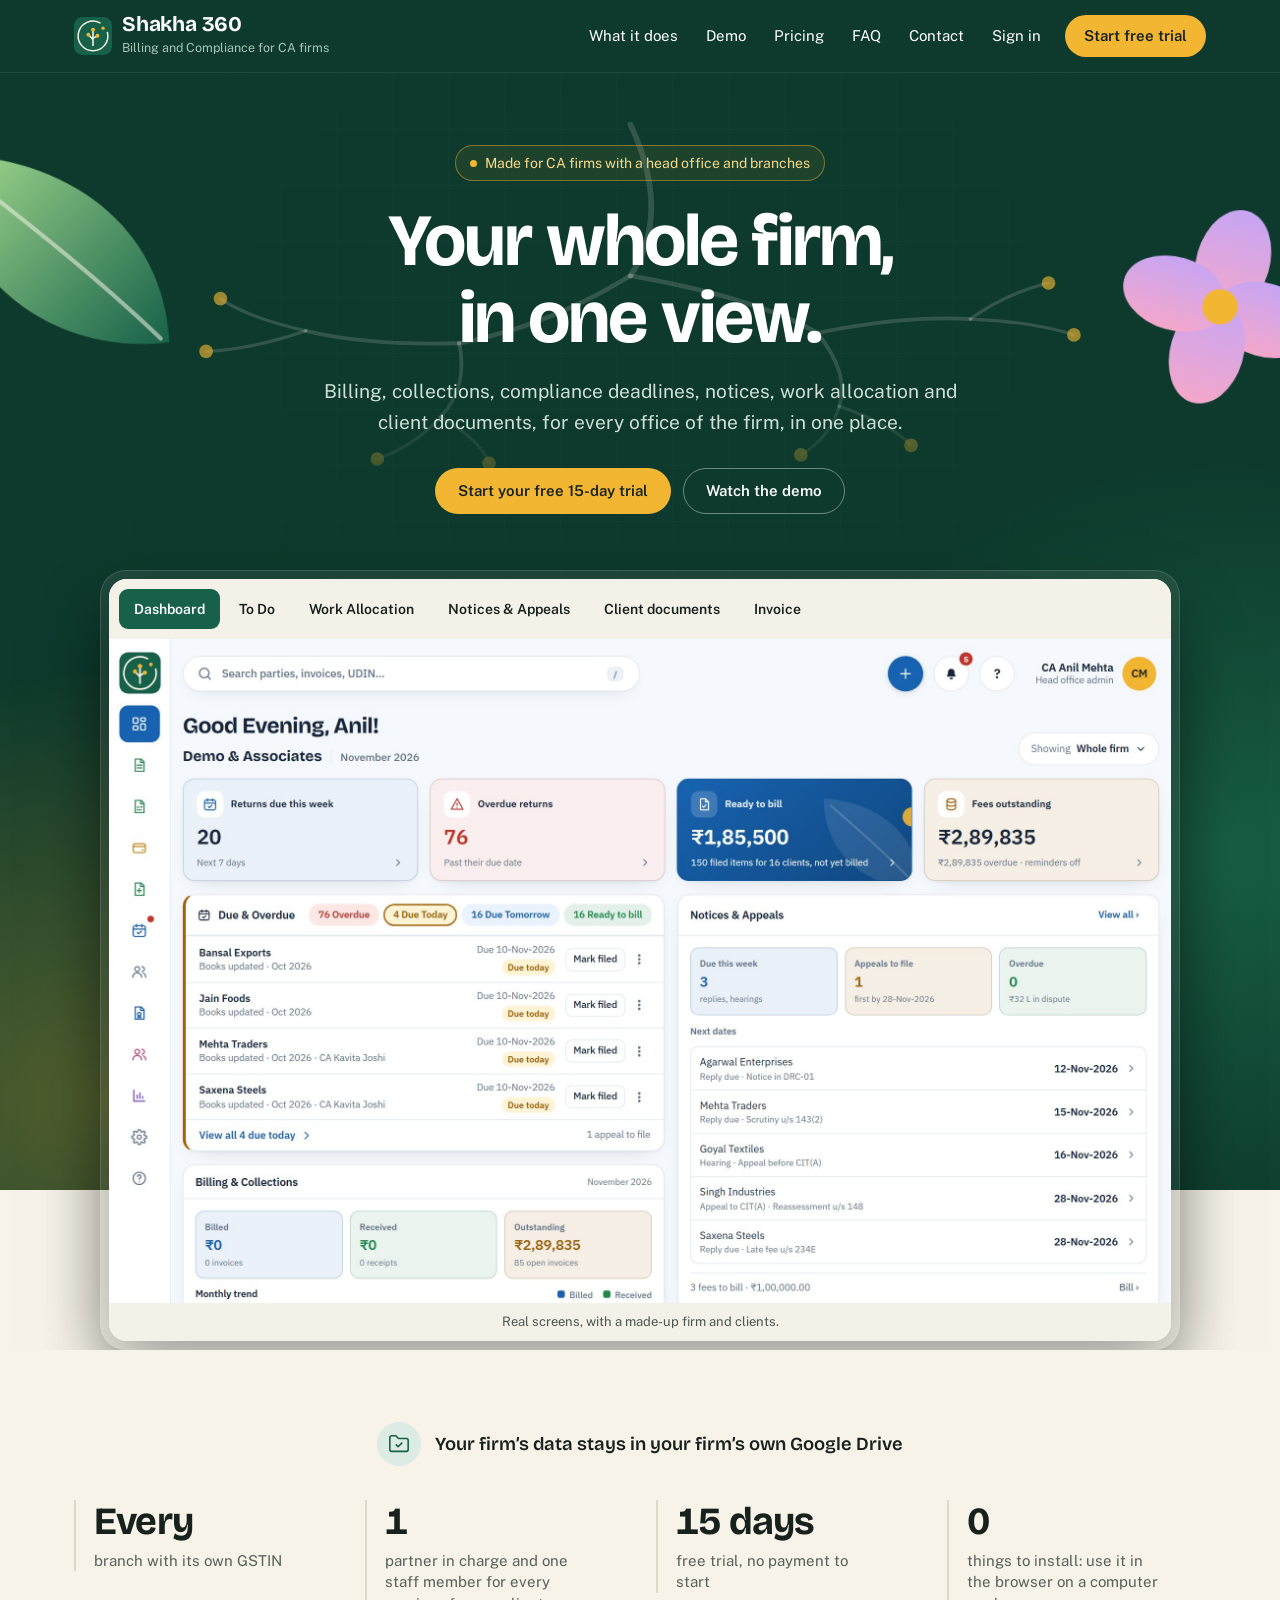
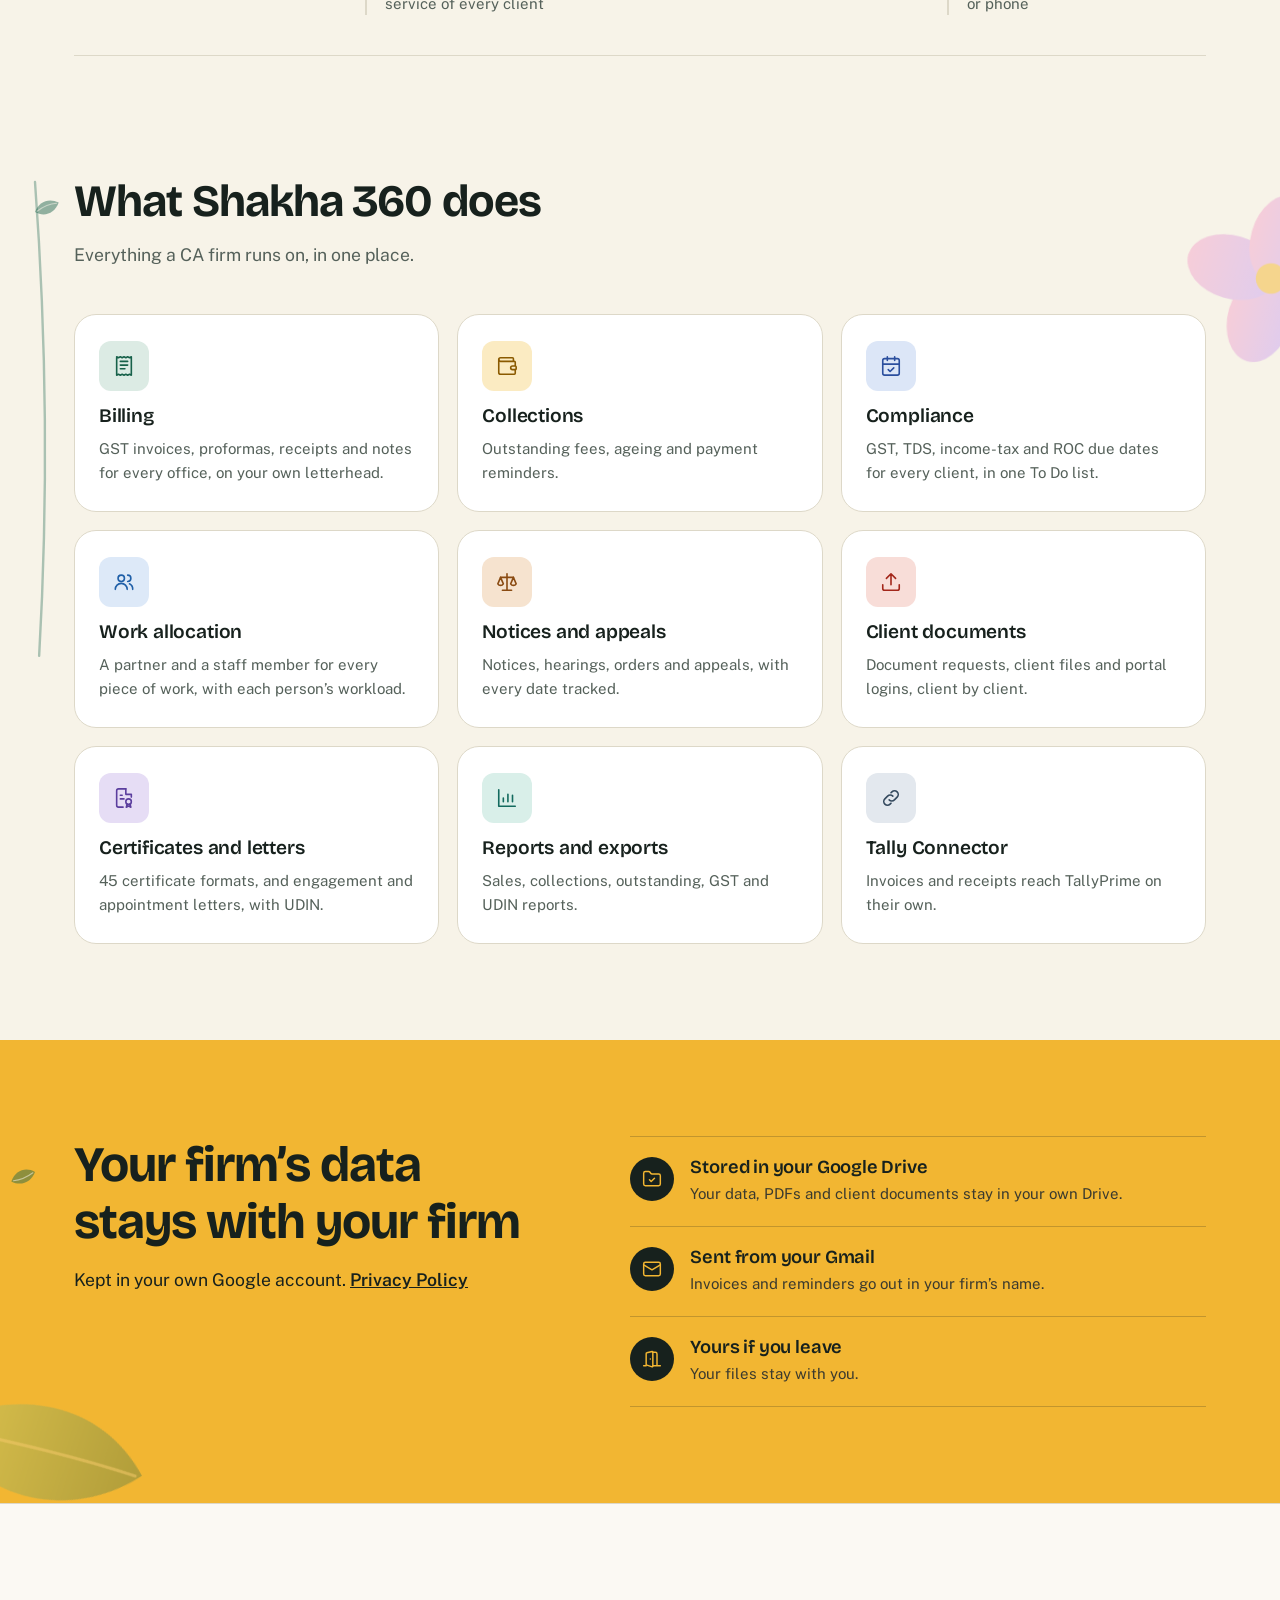
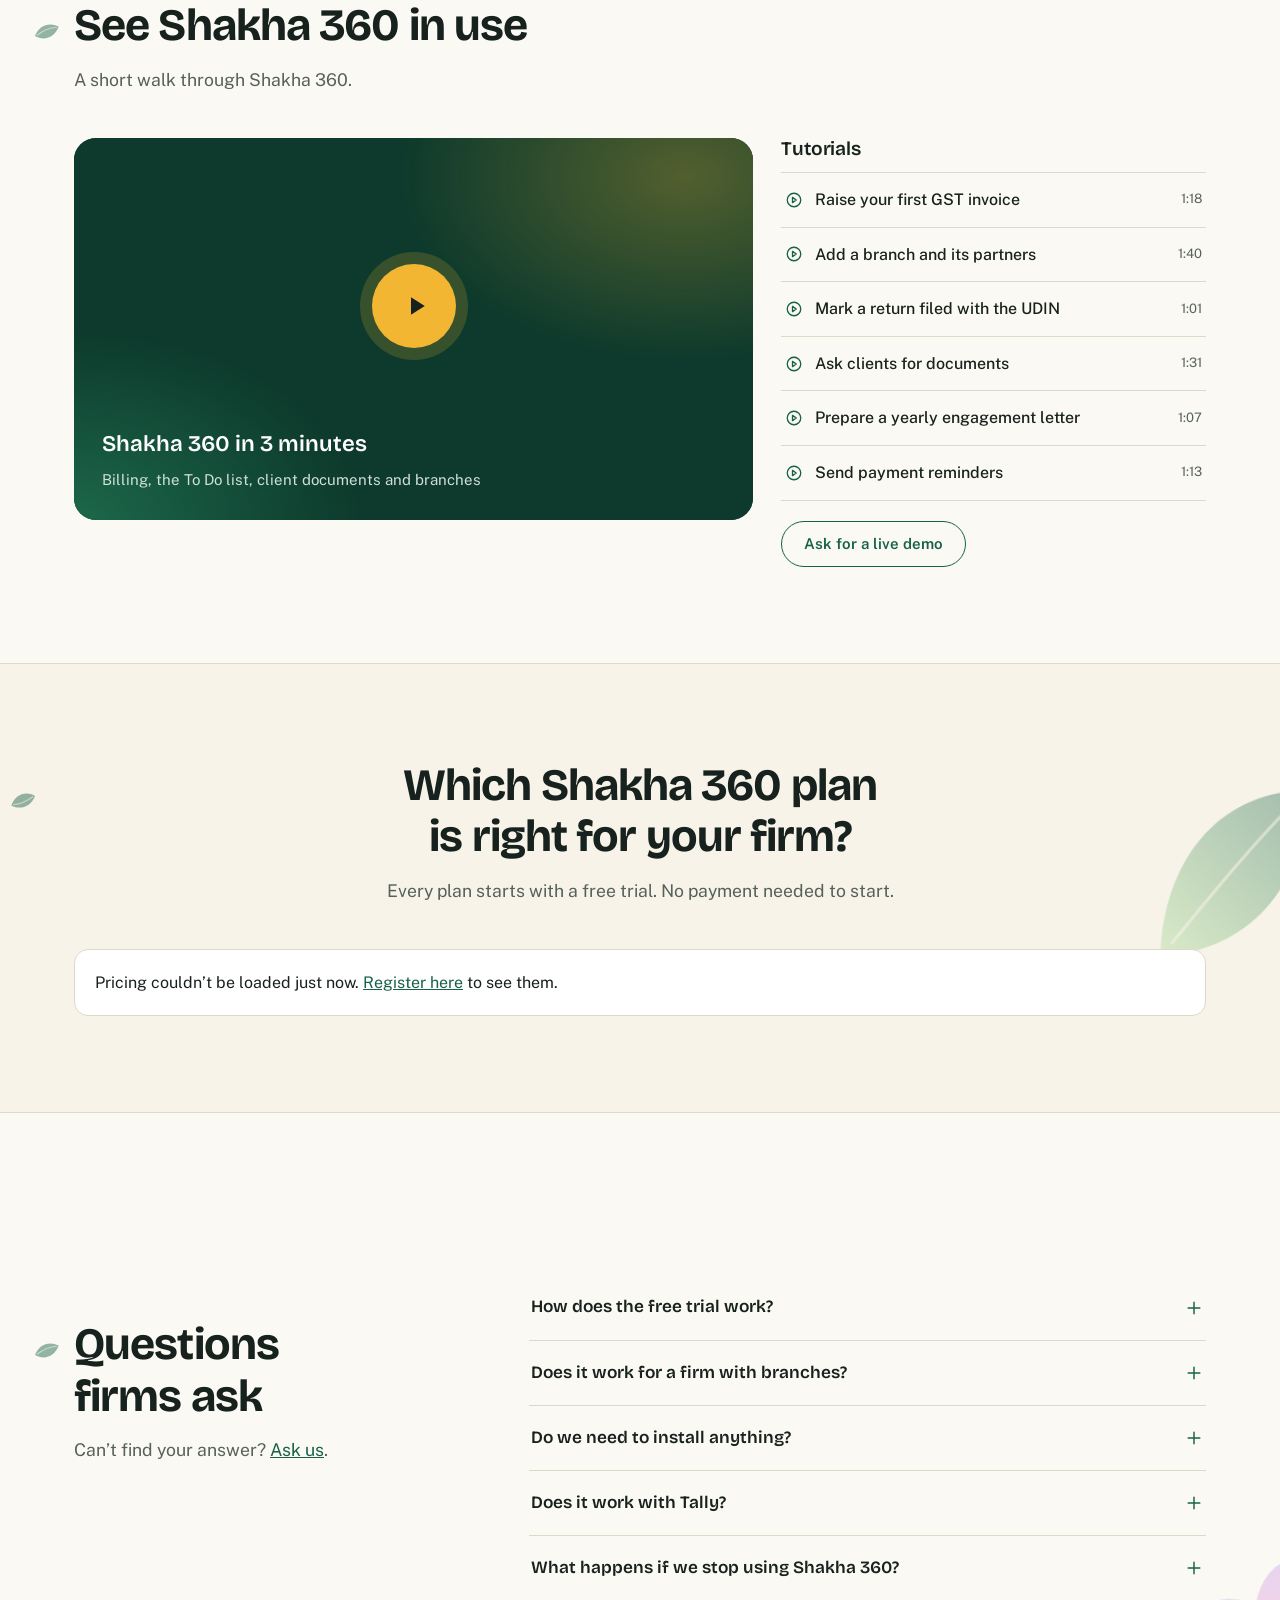
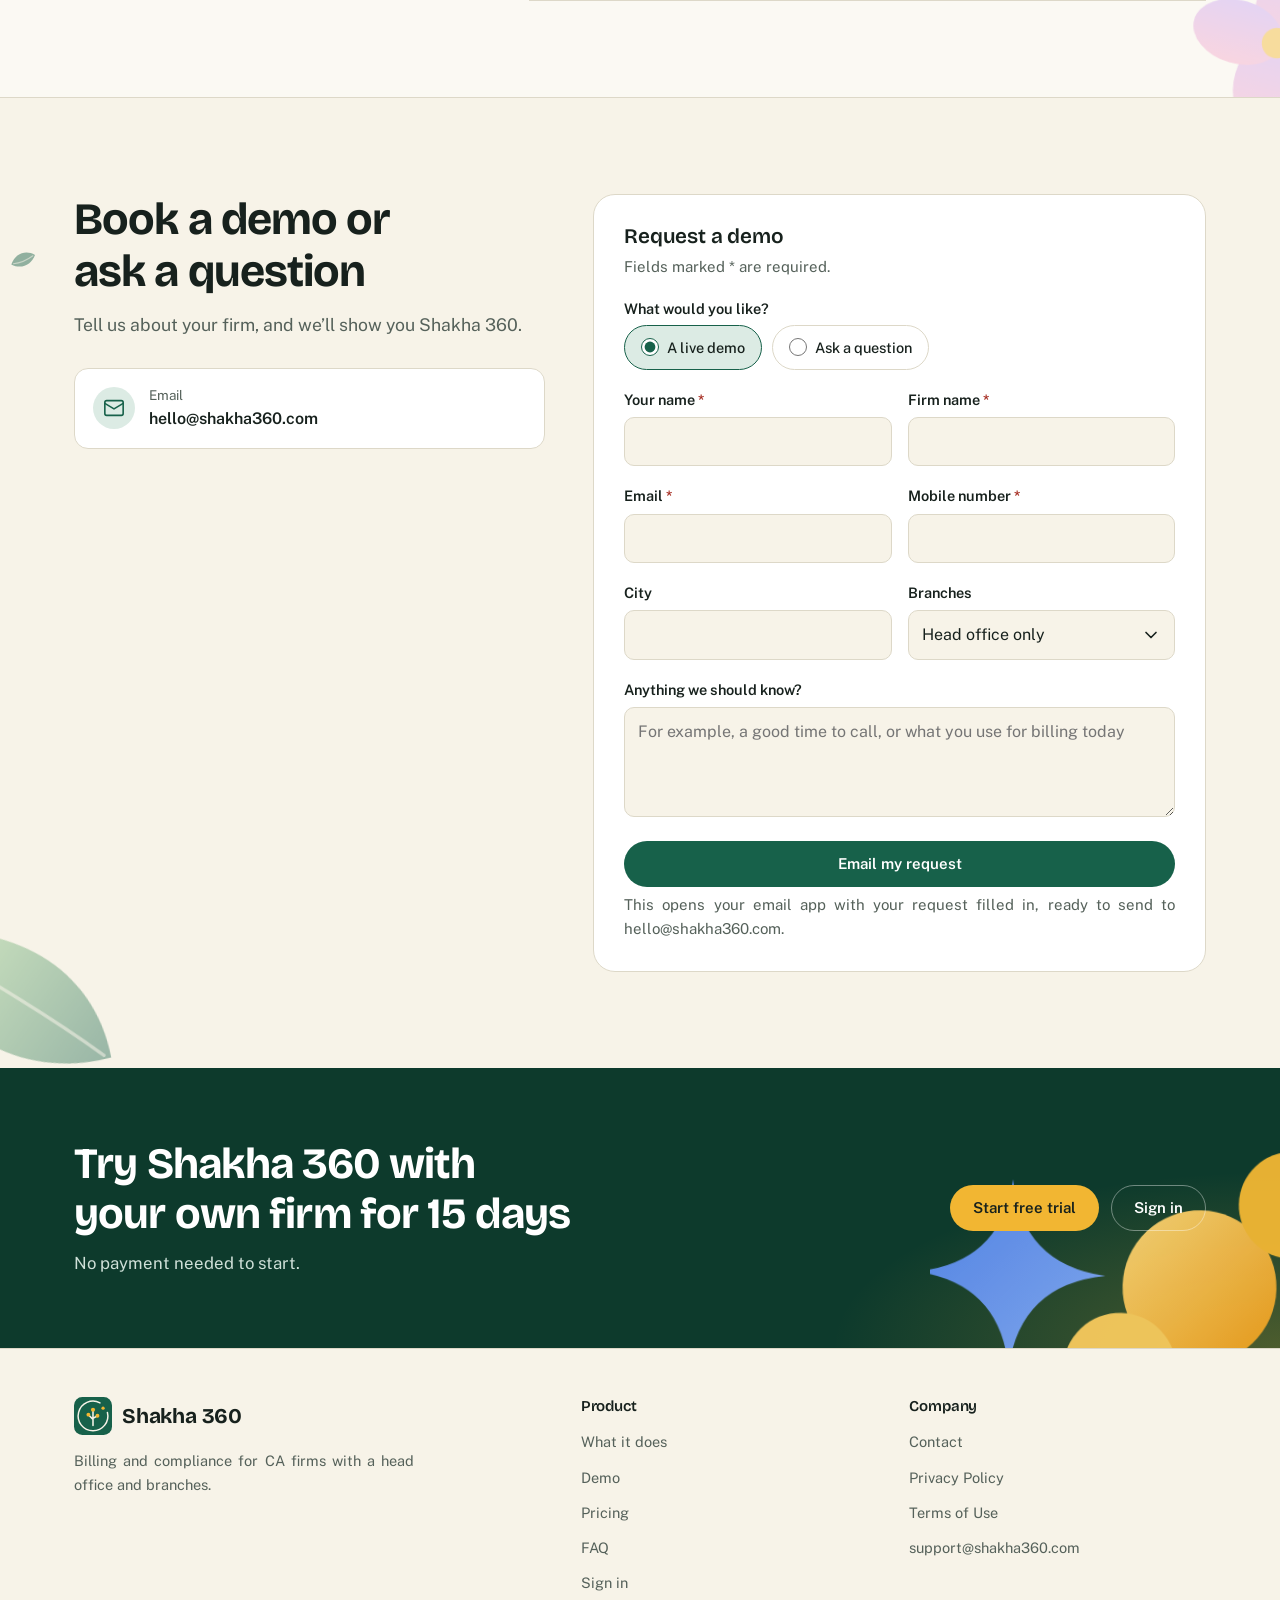
==== commit 0564a3d9: "Add files via upload" ====
--- a/index.html
+++ b/index.html
@@ -10,6 +10,10 @@
 <link rel="preconnect" href="https://fonts.googleapis.com"><link rel="preconnect" href="https://fonts.gstatic.com" crossorigin>
 <link rel="stylesheet" href="https://fonts.googleapis.com/css2?family=Bricolage+Grotesque:opsz,wght@12..96,500..700&family=Public+Sans:wght@400;500;600;700&display=swap">
 <link rel="stylesheet" href="style.css">
+<link rel="stylesheet" href="anim.css">
+<script>/* motion is used only if this page can run scripts and the visitor has not asked for less of it */
+(function(d){try{if(!window.matchMedia||!matchMedia('(prefers-reduced-motion: reduce)').matches){d.documentElement.className+=' sx';
+setTimeout(function(){if(!window.sxReady)d.documentElement.classList.remove('sx')},3500)}}catch(e){}})(document);</script>
 <style>
 /* the screens viewer at the top */
 .shotBox{max-width:1120px;margin:0 auto;background:#fff;border-radius:18px;box-shadow:0 30px 70px rgba(0,0,0,.35);overflow:hidden}
@@ -36,17 +40,17 @@
 /* one plan and the calculator */
 .one{display:grid;grid-template-columns:minmax(0,1fr) minmax(0,1.1fr);gap:24px;align-items:stretch;max-width:1080px;margin:0 auto}
 .calc{background:var(--card);border:1px solid var(--line);border-radius:var(--r-l);padding:24px}.calc h3{margin:0 0 6px;font-size:1.2rem}
-.crow{display:flex;gap:16px;align-items:center;justify-content:space-between;padding:14px 0;border-bottom:1px solid var(--line)}.crow>div:first-child{flex:1;display:flex;flex-direction:column;gap:2px;min-width:0}.crow span{color:var(--mu);font-size:14px;line-height:1.45}.crow em{font-style:normal;font-weight:600;color:#17614A;font-size:14px}
+.crow{display:flex;gap:16px;align-items:center;justify-content:space-between;padding:14px 0;border-bottom:1px solid var(--line)}.crow>div:first-child{flex:1;display:flex;flex-direction:column;gap:2px;min-width:0}.crow span{color:var(--mu);font-size:14px;line-height:1.45}.crow em{font-style:normal;font-weight:600;color:var(--link);font-size:14px}
 .cstep{display:flex;align-items:center;gap:8px;flex:none}.cstep button{width:44px;height:44px;border-radius:12px;border:1.5px solid var(--line);background:#fff;font-size:20px;cursor:pointer;color:#17211D}.cstep button:hover{border-color:#17614A}.cstep button:focus-visible{outline:3px solid #F2B632;outline-offset:2px}.cstep output{min-width:26px;text-align:center;font-weight:700;font-size:18px}
 .ctot{display:flex;flex-wrap:wrap;align-items:baseline;justify-content:space-between;gap:4px 12px;padding-top:16px}.ctot span{font-weight:600}.ctot b{font:700 2rem/1 var(--f-h,inherit);color:#17211D}.ctot small{flex-basis:100%;color:var(--mu);font-size:14px}.cnote{color:var(--mu);font-size:13px;margin:8px 0 0}
 @media(max-width:860px){.one{grid-template-columns:1fr}}.end{overflow:hidden;position:relative}#plansGrid,.cmpw{min-width:0;max-width:100%}.cmpD>summary{cursor:pointer;list-style-position:inside}.cmpD>summary:focus-visible{outline:3px solid #F2B632;outline-offset:3px}
 @media(max-width:700px){.cmpD>summary{display:block;list-style:none;text-align:center;border:1.5px solid #17614A;color:#17614A;border-radius:99px;padding:12px 18px;font-size:1rem;min-height:44px;box-sizing:border-box}.cmpD>summary::-webkit-details-marker{display:none}.cmpD[open]>summary{margin-bottom:14px}}.cmpw{overflow-x:auto;position:relative}
 .oneCard{display:flex;flex-direction:column}.oneFor{color:var(--mu);margin:6px 0 0}.oneH{font-size:1rem;margin:20px 0 12px;padding-top:18px;border-top:1px solid var(--line)}
 .oneCard .ppts{display:grid;grid-template-columns:1fr;gap:11px;margin:0;align-content:start}.oneCard .ppts li{margin:0}
-.calcH{display:flex;gap:12px;align-items:center;margin-bottom:6px}.calcH svg{width:34px;height:34px;flex:none;fill:none;stroke:#17614A;stroke-width:1.8;stroke-linecap:round;stroke-linejoin:round}.calcH h3{margin:0;font-size:1.25rem}.calcH p{margin:2px 0 0;color:var(--mu);font-size:14px}
-.calc .crow:last-of-type{border-bottom:0}.cbox{background:#EEF6EA;border-radius:14px;padding:14px 16px;margin-top:6px}
+.calcH{display:flex;gap:12px;align-items:center;margin-bottom:6px}.calcH svg{width:34px;height:34px;flex:none;fill:none;stroke:var(--link);stroke-width:1.8;stroke-linecap:round;stroke-linejoin:round}.calcH h3{margin:0;font-size:1.25rem}.calcH p{margin:2px 0 0;color:var(--mu);font-size:14px}
+.calc .crow:last-of-type{border-bottom:0}.cbox{background:var(--g-soft);color:var(--fg);border-radius:14px;padding:14px 16px;margin-top:6px}
 #c_lines>div{display:flex;justify-content:space-between;gap:12px;padding:4px 0;font-size:15px}#c_lines b{font-weight:600;font-variant-numeric:tabular-nums}
-.cbox .ctot{align-items:center;border-top:1px solid #CFE0C9;margin-top:8px;padding-top:12px}.cbox .ctot span{display:flex;flex-direction:column;gap:2px;font-weight:700;font-size:1.05rem}.cbox .ctot small{flex-basis:auto;font-weight:400;font-size:13px}
+.cbox .ctot{align-items:center;border-top:1px solid var(--line);margin-top:8px;padding-top:12px}.cbox .ctot span{display:flex;flex-direction:column;gap:2px;font-weight:700;font-size:1.05rem}.cbox .ctot small{flex-basis:auto;font-weight:400;font-size:13px;color:var(--mu)}
 .cbox .ctot b{background:#F7CB4D;border-radius:999px;padding:8px 18px;font-size:1.5rem;font-variant-numeric:tabular-nums}
 .startBar{display:flex;align-items:center;justify-content:space-between;gap:20px 28px;flex-wrap:wrap;max-width:1080px;margin:24px auto 0;background:var(--card);border:1px solid var(--line);border-radius:var(--r-l);padding:22px 26px}
 .startBar h3{margin:0 0 8px;font-size:1.3rem}.startBar ul{list-style:none;margin:0;padding:0;display:flex;flex-wrap:wrap;gap:6px 22px;color:var(--mu)}.startBar li{display:flex;align-items:center;gap:8px}.startBar li .ic{width:18px;height:18px;flex:none}
@@ -113,6 +117,31 @@
 </div>
 </div></section>
 
+<!-- TRIAL: head office and branches. DROPPED on the user's instruction,
+     23 Nov 2026. Left here commented out in case it is ever wanted again;
+     its styles are in anim.css under "head office and branches" and its
+     code is setupOrg() in js/anim.js, both of which simply do nothing
+     while this markup stays commented out.
+<section class="sec sx-orgSec" aria-labelledby="orgH"><div class="wrap">
+<div class="sx-orgHead"><h2 id="orgH">One firm. Every branch.</h2></div>
+<div class="sx-org" role="button" tabindex="0" aria-label="How Shakha 360 is set up: a head office, its branches, and the staff logins under each branch. Activate to play the drawing again.">
+<svg class="sx-wires" aria-hidden="true" focusable="false" preserveAspectRatio="none"></svg>
+<div class="sx-row r1"><span class="sx-node ho"><svg class="ico" aria-hidden="true"><use href="#i-team"/></svg>Head Office</span></div>
+<div class="sx-row r2">
+<span class="sx-node br"><svg class="ico" aria-hidden="true"><use href="#i-door"/></svg>Branch 1</span>
+<span class="sx-node br"><svg class="ico" aria-hidden="true"><use href="#i-door"/></svg>Branch 2</span>
+<span class="sx-node br"><svg class="ico" aria-hidden="true"><use href="#i-door"/></svg>Branch 3</span>
+</div>
+<div class="sx-row r3">
+<span class="sx-node st">Staff logins</span>
+<span class="sx-node st">Staff logins</span>
+<span class="sx-node st">Staff logins</span>
+</div>
+</div>
+<span class="sx-hint">Head office sees every office. Each branch sees its own.</span>
+</div></section>
+-->
+
 <section class="sec" id="does" aria-labelledby="doesH" style="padding-top:24px"><div class="wrap">
 <div class="secHead"><h2 id="doesH">What Shakha 360 does</h2><p>Everything a CA firm runs on, in one place.</p></div>
 <div class="does">
@@ -122,7 +151,7 @@
 <article class="doesC c7"><span class="modIc" aria-hidden="true"><svg class="ico"><use href="#i-team"/></svg></span><h3>Work allocation</h3><p>A partner and a staff member for every piece of work, with each person’s workload.</p></article>
 <article class="doesC c8"><span class="modIc" aria-hidden="true"><svg class="ico"><use href="#i-scale"/></svg></span><h3>Notices and appeals</h3><p>Notices, hearings, orders and appeals, with every date tracked.</p></article>
 <article class="doesC c4"><span class="modIc" aria-hidden="true"><svg class="ico"><use href="#i-upload"/></svg></span><h3>Client documents</h3><p>Document requests, client files and portal logins, client by client.</p></article>
-<article class="doesC c5"><span class="modIc" aria-hidden="true"><svg class="ico"><use href="#i-cert"/></svg></span><h3>Certificates and letters</h3><p>41 certificate formats, and engagement and appointment letters, with UDIN.</p></article>
+<article class="doesC c5"><span class="modIc" aria-hidden="true"><svg class="ico"><use href="#i-cert"/></svg></span><h3>Certificates and letters</h3><p>45 certificate formats, and engagement and appointment letters, with UDIN.</p></article>
 <article class="doesC c6"><span class="modIc" aria-hidden="true"><svg class="ico"><use href="#i-chart"/></svg></span><h3>Reports and exports</h3><p>Sales, collections, outstanding, GST and UDIN reports.</p></article>
 <article class="doesC c9"><span class="modIc" aria-hidden="true"><svg class="ico"><use href="#i-link"/></svg></span><h3>Tally Connector</h3><p>Invoices and receipts reach TallyPrime on their own.</p></article>
 </div>
@@ -180,7 +209,7 @@
 </div>
 <div class="fRow">
 <div class="fld"><label for="cMail">Email <i aria-hidden="true">*</i></label><input id="cMail" name="email" type="email" autocomplete="email" required aria-describedby="cMailE"><span class="err" id="cMailE"></span></div>
-<div class="fld"><label for="cTel">Phone or WhatsApp</label><input id="cTel" name="phone" type="tel" autocomplete="tel" inputmode="tel"></div>
+<div class="fld"><label for="cTel">Mobile number <i aria-hidden="true">*</i></label><input id="cTel" name="phone" type="tel" autocomplete="tel" inputmode="tel" required aria-describedby="cTelE"><span class="err" id="cTelE"></span></div>
 </div>
 <div class="fRow">
 <div class="fld"><label for="cCity">City</label><input id="cCity" name="city" autocomplete="address-level2"></div>
@@ -250,14 +279,14 @@
 
  /* contact form: checks fields, then opens the visitor's email app */
  var f=$('cForm'),done=$('cDone');
- var rules={cName:['Enter your name.'],cFirm:['Enter your firm’s name.'],cMail:['Enter your email address.','Enter an email address like name@firm.com.']};
- function check(id){var el=$(id),m='';if(!el.value.trim())m=rules[id][0];else if(el.type==='email'&&!/^[^\s@]+@[^\s@]+\.[^\s@]+$/.test(el.value.trim()))m=rules[id][1];
+ var rules={cName:['Enter your name.'],cFirm:['Enter your firm’s name.'],cMail:['Enter your email address.','Enter an email address like name@firm.com.'],cTel:['Enter your mobile number.','Enter a mobile number with at least 10 digits.']};
+ function check(id){var el=$(id),m='';if(!el.value.trim())m=rules[id][0];else if(el.type==='email'&&!/^[^\s@]+@[^\s@]+\.[^\s@]+$/.test(el.value.trim()))m=rules[id][1];else if(el.type==='tel'&&(el.value.replace(/\D/g,'').length<10))m=rules[id][1];
   $(id+'E').textContent=m;if(m)el.setAttribute('aria-invalid','true');else el.removeAttribute('aria-invalid');return !m}
  Object.keys(rules).forEach(function(id){$(id).addEventListener('blur',function(){if($(id).value)check(id)});$(id).addEventListener('input',function(){if($(id).getAttribute('aria-invalid'))check(id)})});
  f.addEventListener('submit',function(ev){ev.preventDefault();done.textContent='';
   var bad=Object.keys(rules).filter(function(id){return !check(id)});if(bad.length){$(bad[0]).focus();return}
   var g=function(n){return (f.elements[n].value||'').trim()},want=f.querySelector('input[name=want]:checked').value;
-  var body=['I would like '+want.toLowerCase()+'.','','Name: '+g('name'),'Firm: '+g('firm'),'Email: '+g('email'),'Phone: '+(g('phone')||'-'),'City: '+(g('city')||'-'),'Branches: '+g('branches'),'',g('msg')].join('\n');
+  var body=['I would like '+want.toLowerCase()+'.','','Name: '+g('name'),'Firm: '+g('firm'),'Email: '+g('email'),'Mobile: '+g('phone'),'City: '+(g('city')||'-'),'Branches: '+g('branches'),'',g('msg')].join('\n');
   location.href='mailto:'+CONTACT_EMAIL+'?subject='+encodeURIComponent((want==='A live demo'?'Demo request: ':'Question: ')+g('firm'))+'&body='+encodeURIComponent(body);
   done.textContent='Your email app should open with the request ready. If it didn’t, email us at '+CONTACT_EMAIL+'.'});
  document.querySelectorAll('[data-demo]').forEach(function(a){a.addEventListener('click',function(){f.querySelector('input[value="A live demo"]').checked=true})});
@@ -266,7 +295,7 @@
  var io=!reduce&&'IntersectionObserver' in window&&new IntersectionObserver(function(es){es.forEach(function(x){if(x.isIntersecting){x.target.classList.add('in');io.unobserve(x.target)}})},{rootMargin:'0px 0px -8% 0px',threshold:.12});
  function reveal(sel){if(!io)return;document.querySelectorAll(sel).forEach(function(el){if(el.classList.contains('rv'))return;
   var i=Array.prototype.indexOf.call(el.parentNode.children,el);el.style.setProperty('--d',(i%4)*80+'ms');el.classList.add('rv');io.observe(el)})}
- reveal('.secHead,.facts>*,.doesC,.band .wrap>div,.own li,.demo>*,.faq details,.contact>*,.end .wrap>*,.foot .wrap>div');
+ reveal('.secHead,.facts>*,.doesC,.band .wrap>div,.own li,.demo>*,.faq details,.contact>*,.end .wrap>*,.foot .wrap>div,.splitText,.splitShots');
 
  /* plans, loaded live from the Shakha 360 app */
  var g=$('plansGrid'),note=$('plansNote'),rs=function(n){return Math.round(+n||0).toLocaleString('en-IN')};
@@ -314,4 +343,7 @@
  }).catch(function(){g.innerHTML='<div class="card"><p>Pricing couldn’t be loaded just now. <a href="app/?register=1">Register here</a> to see them.</p></div>'});
 })();
 </script>
+<script src="js/gsap.min.js" defer></script>
+<script src="js/ScrollTrigger.min.js" defer></script>
+<script src="js/anim.js" defer></script>
 </body></html>
--- a/anim.css
+++ b/anim.css
@@ -0,0 +1,151 @@
+/* ============================================================
+   Shakha 360 website - motion (TRIAL)
+   Loaded after style.css. Nothing in here changes how the page
+   looks when it is standing still, except the two new pieces
+   that are marked below (the hero branch and the office tree).
+
+   The ".sx" class is put on <html> by a one-line script in the
+   page, and only when JavaScript is running AND the visitor has
+   not asked their device for less motion. So every "hidden at
+   the start" rule below simply never applies when the page is
+   read without JavaScript, or by someone who gets travel sick.
+   ============================================================ */
+
+/* ---------- starting states (only with .sx) ---------- */
+html.sx .sx-r{opacity:0}
+html.sx .sx-dot{opacity:0}
+
+/* ---------- 1. the branch that grows in the hero ---------- */
+/* The hero text sits above it; the branch is only a faint
+   drawing behind the words, in the same cream and yellow the
+   logo already uses. */
+.heroText{position:relative}
+.heroText>.pill,.heroText>h1,.heroText>p,.heroText>.heroCta,.heroText>.heroNote{position:relative;z-index:1}
+.sx-branch{position:absolute;left:50%;top:-34px;width:min(1420px,176%);height:128%;
+  transform:translateX(-50%);z-index:0;pointer-events:none;overflow:visible;
+  -webkit-mask-image:linear-gradient(#000 0,#000 52%,rgba(0,0,0,.45) 72%,transparent 90%);
+  mask-image:linear-gradient(#000 0,#000 52%,rgba(0,0,0,.45) 72%,transparent 90%)}
+.sx-branch path{fill:none;stroke:#F7F3E8;stroke-opacity:.16;stroke-linecap:round}
+.sx-branch circle{fill:#F2B632;fill-opacity:.62}
+@media (max-width:700px){.sx-branch{display:none}}
+
+/* ---------- 2. head office and branches (NEW BLOCK) ---------- */
+.sx-orgSec{padding-top:6px;padding-bottom:10px}
+.sx-orgHead{text-align:center;margin:0 0 30px}
+.sx-orgHead h2{margin:0;font-size:clamp(1.6rem,3.4vw,2.2rem)}
+.sx-org{position:relative;max-width:700px;margin:0 auto;cursor:pointer;
+  -webkit-tap-highlight-color:transparent}
+.sx-org:focus-visible{outline:3px solid var(--y);outline-offset:8px;border-radius:14px}
+.sx-org svg.sx-wires{position:absolute;inset:0;width:100%;height:100%;pointer-events:none}
+.sx-wires path{fill:none;stroke:#9FC4B4;stroke-width:2;stroke-linecap:round}
+.sx-row{position:relative}
+.sx-row.r1{display:flex;justify-content:center}
+.sx-row.r2,.sx-row.r3{display:grid;grid-template-columns:repeat(3,1fr);justify-items:center;
+  align-items:center;gap:clamp(6px,2vw,22px)}
+.sx-row.r2{margin-top:64px}
+.sx-row.r3{margin-top:34px}
+.sx-node{display:flex;align-items:center;gap:9px;background:#fff;border:1px solid var(--line);
+  border-radius:999px;padding:10px 18px;box-shadow:0 6px 18px -10px rgba(13,58,44,.35);
+  font:600 15px/1 var(--f-b);color:var(--fg);white-space:nowrap}
+.sx-node .ico{width:18px;height:18px;flex:none}
+.sx-node.ho{background:var(--g);border-color:var(--g);color:#fff;padding:13px 26px;font-size:17px;
+  box-shadow:0 14px 30px -14px rgba(13,58,44,.6)}
+.sx-node.br{background:#fff;color:var(--g)}
+.sx-node.st{background:var(--g-soft);border-color:#C6DFD2;color:#17211D;font-size:13px;padding:7px 14px}
+.sx-hint{display:block;text-align:center;margin-top:22px;font:600 13px/1 var(--f-b);color:var(--mu)}
+@media (max-width:620px){
+  .sx-row.r2,.sx-row.r3{gap:8px}
+  .sx-node{padding:8px 11px;font-size:13px;gap:6px}
+  .sx-node .ico{width:15px;height:15px}
+  .sx-node.ho{padding:11px 18px;font-size:15px}
+  .sx-node.st{font-size:11px;padding:6px 9px}
+}
+
+/* ---------- 3. hover life (no change when still) ----------
+   The lift uses the separate "translate" property, never "transform".
+   The page's own scroll reveal animates transform over .7s, and a
+   transform here would have taken that rule's place and made whole
+   sections snap in. Keeping the two apart leaves the reveal exactly
+   as it is on the live site. */
+.btn{transition:translate .18s cubic-bezier(.2,.75,.3,1),background .2s,border-color .2s}
+.btn:hover{translate:0 -2px}
+.btn:active{translate:0 0}
+/* The first two lines here are copied from ".rv" in style.css on purpose.
+   A "transition" set on the card replaces the one the reveal rule gives it,
+   so the reveal's own .7s rise has to be repeated or the cards snap in. */
+.doesC{transition:opacity .7s cubic-bezier(.2,.7,.2,1) var(--d,0ms),
+  transform .7s cubic-bezier(.2,.7,.2,1) var(--d,0ms),
+  translate .22s cubic-bezier(.2,.75,.3,1),box-shadow .22s,border-color .22s}
+.doesC:hover{translate:0 -3px;border-color:#C6DFD2;box-shadow:0 18px 38px -22px rgba(13,58,44,.5)}
+.doesC .modIc{transition:translate .25s cubic-bezier(.3,1.4,.5,1),scale .25s cubic-bezier(.3,1.4,.5,1)}
+.doesC:hover .modIc{scale:1.08}
+/* the plan card and the fee calculator sit side by side, so they lift alike */
+.pcard,.calc{transition:translate .22s cubic-bezier(.2,.75,.3,1),border-color .2s,box-shadow .2s}
+.pcard:hover,.calc:hover{translate:0 -3px}
+.shotTabs button{transition:background .2s,color .2s}
+
+/* ---------- 4. the screens viewer ---------- */
+.shotPane{position:relative;overflow:hidden}
+
+/* ---------- 5. a branch runs down the left margin ----------
+   Its position and width are worked out in anim.js from how much
+   room is actually left of the text, so it fits whatever the window
+   and the display scaling happen to be. It is left out only when
+   there is genuinely no margin to put it in. */
+.sx-spine{position:absolute;left:0;z-index:0;pointer-events:none}
+.sx-spine svg{display:block;overflow:visible}
+.sx-stem{fill:none;stroke:#17614A;stroke-opacity:.34;stroke-width:2.4;stroke-linecap:round}
+.sx-leaf{fill:#17614A;fill-opacity:.46}
+.sx-rib{fill:none;stroke:#F7F3E8;stroke-opacity:.55;stroke-width:1.4;stroke-linecap:round}
+.band .sx-stem,.band .sx-leaf{opacity:1}
+#main{position:relative}
+
+/* ---------- 6. leaves and flowers in the lower sections ---------- */
+#does,.band,#plans,#faq,#contact{position:relative;overflow:hidden}
+#does>.wrap,.band>.wrap,#plans>.wrap,#faq>.wrap,#contact>.wrap{position:relative;z-index:1}
+.sx-dec{z-index:0;opacity:.5}
+.sx-dec.sx-dec-a{right:-86px;top:30px;left:auto;width:190px;height:190px;transform:rotate(128deg)}
+.sx-dec.sx-dec-b{left:-40px;bottom:-34px;top:auto;width:180px;height:180px;transform:rotate(-38deg);opacity:.3}
+/* on the right, so it does not crowd the branch running down the left */
+.sx-dec.sx-dec-c{right:-56px;top:110px;left:auto;width:185px;height:185px;transform:rotate(-152deg);opacity:.38}
+.sx-dec.sx-dec-d{right:-92px;bottom:-30px;top:auto;left:auto;width:190px;height:190px;opacity:.45}
+.sx-dec.sx-dec-e{left:-80px;bottom:-40px;top:auto;width:200px;height:200px;transform:rotate(-14deg);opacity:.42}
+@media (max-width:1100px){.sx-dec{display:none}}
+
+/* ---------- 8. the "Branches" dropdown ----------
+   Looks exactly like the box it replaces; the list below it is ours,
+   so it is in the page's own font and colours instead of Windows'. */
+.sx-sel{position:relative}
+.sx-sel-real{position:absolute!important;width:1px!important;height:1px!important;min-height:0!important;padding:0!important;
+  border:0!important;margin:-1px;overflow:hidden;clip:rect(0 0 0 0);clip-path:inset(50%);white-space:nowrap}
+.sx-sel-btn{display:flex;align-items:center;justify-content:space-between;gap:10px;width:100%;
+  font:inherit;font-size:16px;text-align:left;color:var(--fg);background:var(--bg);
+  border:1.5px solid var(--line);border-radius:10px;padding:11px 13px;min-height:48px;cursor:pointer}
+.sx-sel-btn svg{width:20px;height:20px;flex:none;fill:none;stroke:currentColor;stroke-width:2;
+  stroke-linecap:round;stroke-linejoin:round;transition:transform .18s}
+.sx-sel-btn[aria-expanded=true] svg{transform:rotate(180deg)}
+.sx-sel-btn:focus-visible,.sx-sel-btn[aria-expanded=true]{outline:none;border-color:var(--link);
+  box-shadow:0 0 0 3px rgba(23,97,74,.18)}
+.sx-sel-list{position:absolute;z-index:40;top:calc(100% + 6px);left:0;right:0;margin:0;padding:6px;
+  list-style:none;background:#fff;border:1.5px solid var(--line);border-radius:12px;
+  box-shadow:0 20px 44px -18px rgba(13,58,44,.45);max-height:280px;overflow:auto}
+.sx-sel-list:focus{outline:none}
+.sx-sel-list li{font:inherit;font-size:16px;color:var(--fg);padding:11px 12px;border-radius:8px;cursor:pointer}
+.sx-sel-list li:hover,.sx-sel-list li.on{background:var(--g-soft)}
+.sx-sel-list li[aria-selected=true]{font-weight:600;color:var(--g)}
+.sx-sel-list li[aria-selected=true]::after{content:"";float:right;width:7px;height:12px;margin:3px 2px 0 0;
+  border:solid var(--g);border-width:0 2px 2px 0;transform:rotate(45deg)}
+
+/* ---------- 7. the footer headings ----------
+   "Product" and "Company" were the only headings on the page set in the
+   body font; every other h1-h4 uses the display one. This matches them. */
+.foot h4{font:600 15px/1.2 var(--f-d);letter-spacing:-.01em}
+
+/* ---------- people who asked for less motion ---------- */
+/* .sx is never added for them, so nothing is hidden and nothing
+   moves. These two rules switch off the hover movement as well. */
+@media (prefers-reduced-motion:reduce){
+  .btn:hover,.doesC:hover,.pcard:hover,.calc:hover{translate:none}
+  .doesC:hover .modIc{scale:none}
+  .sx-branch{display:none}
+}
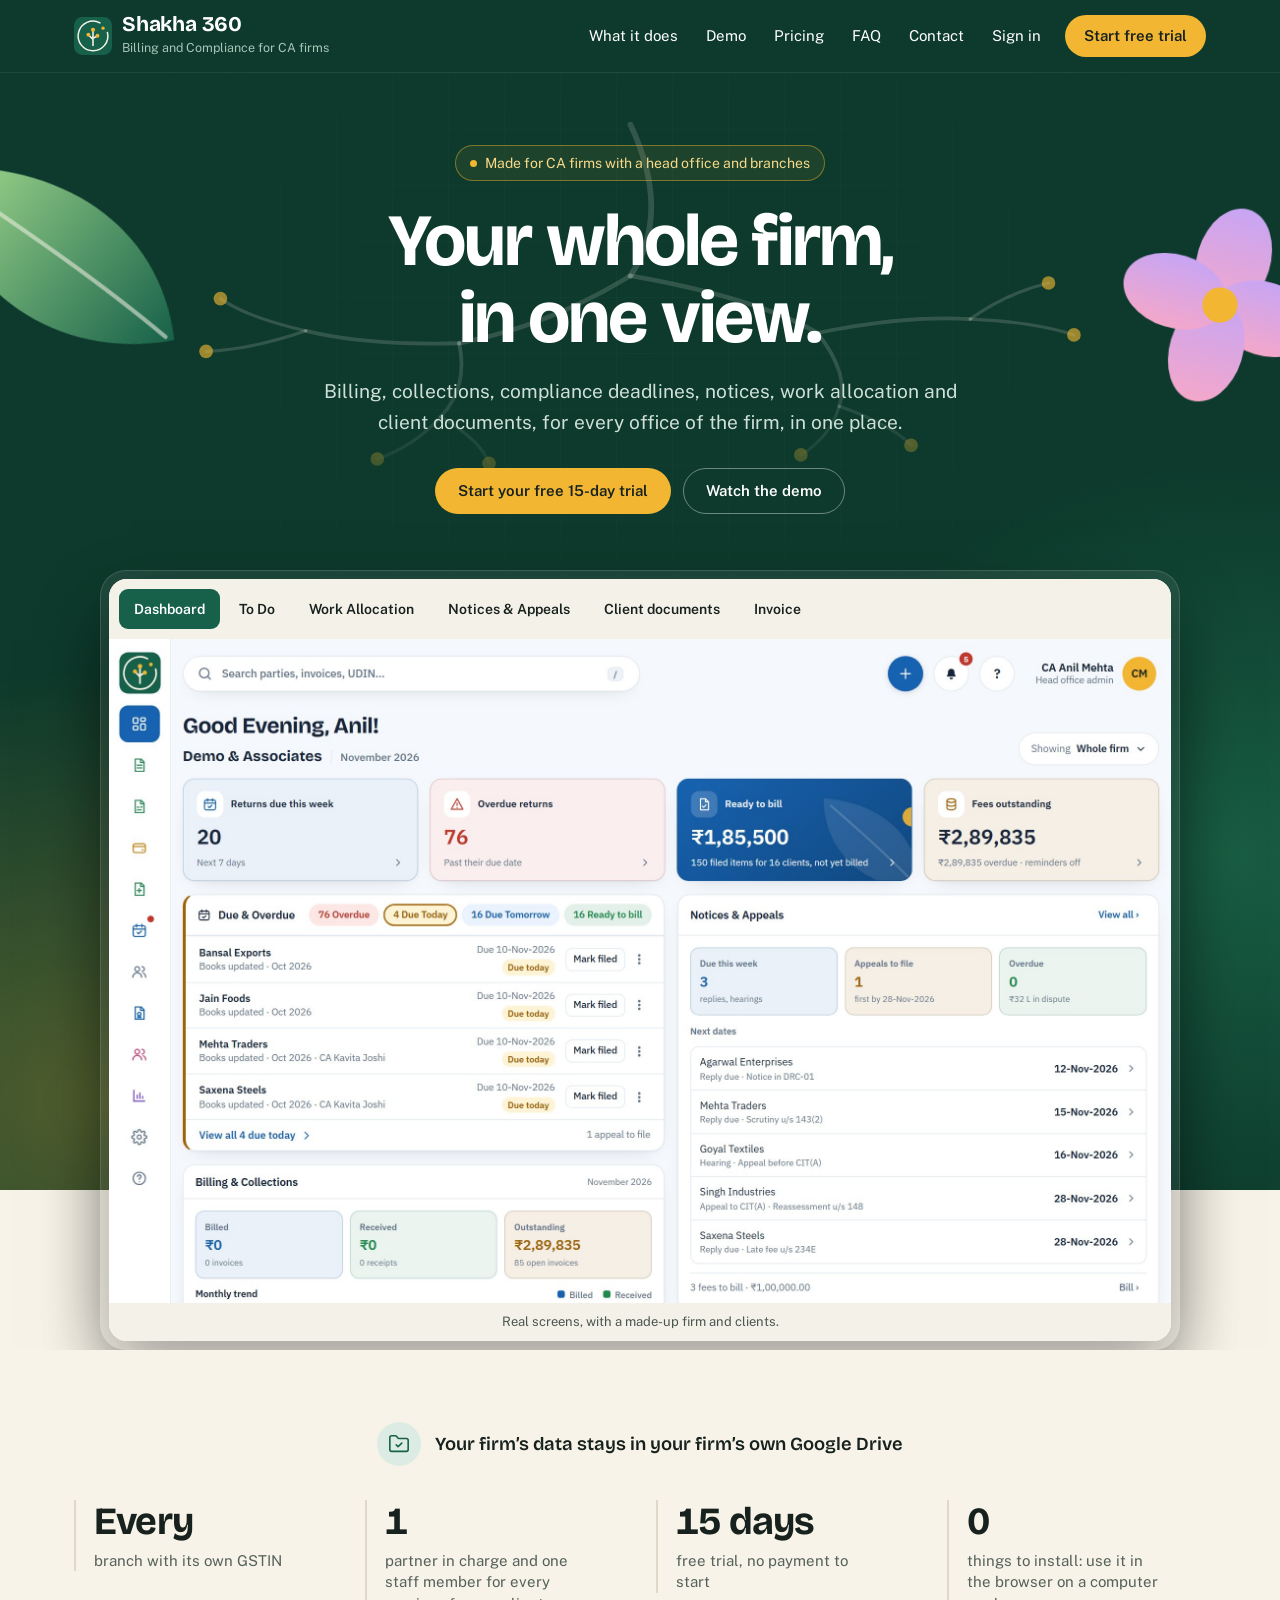
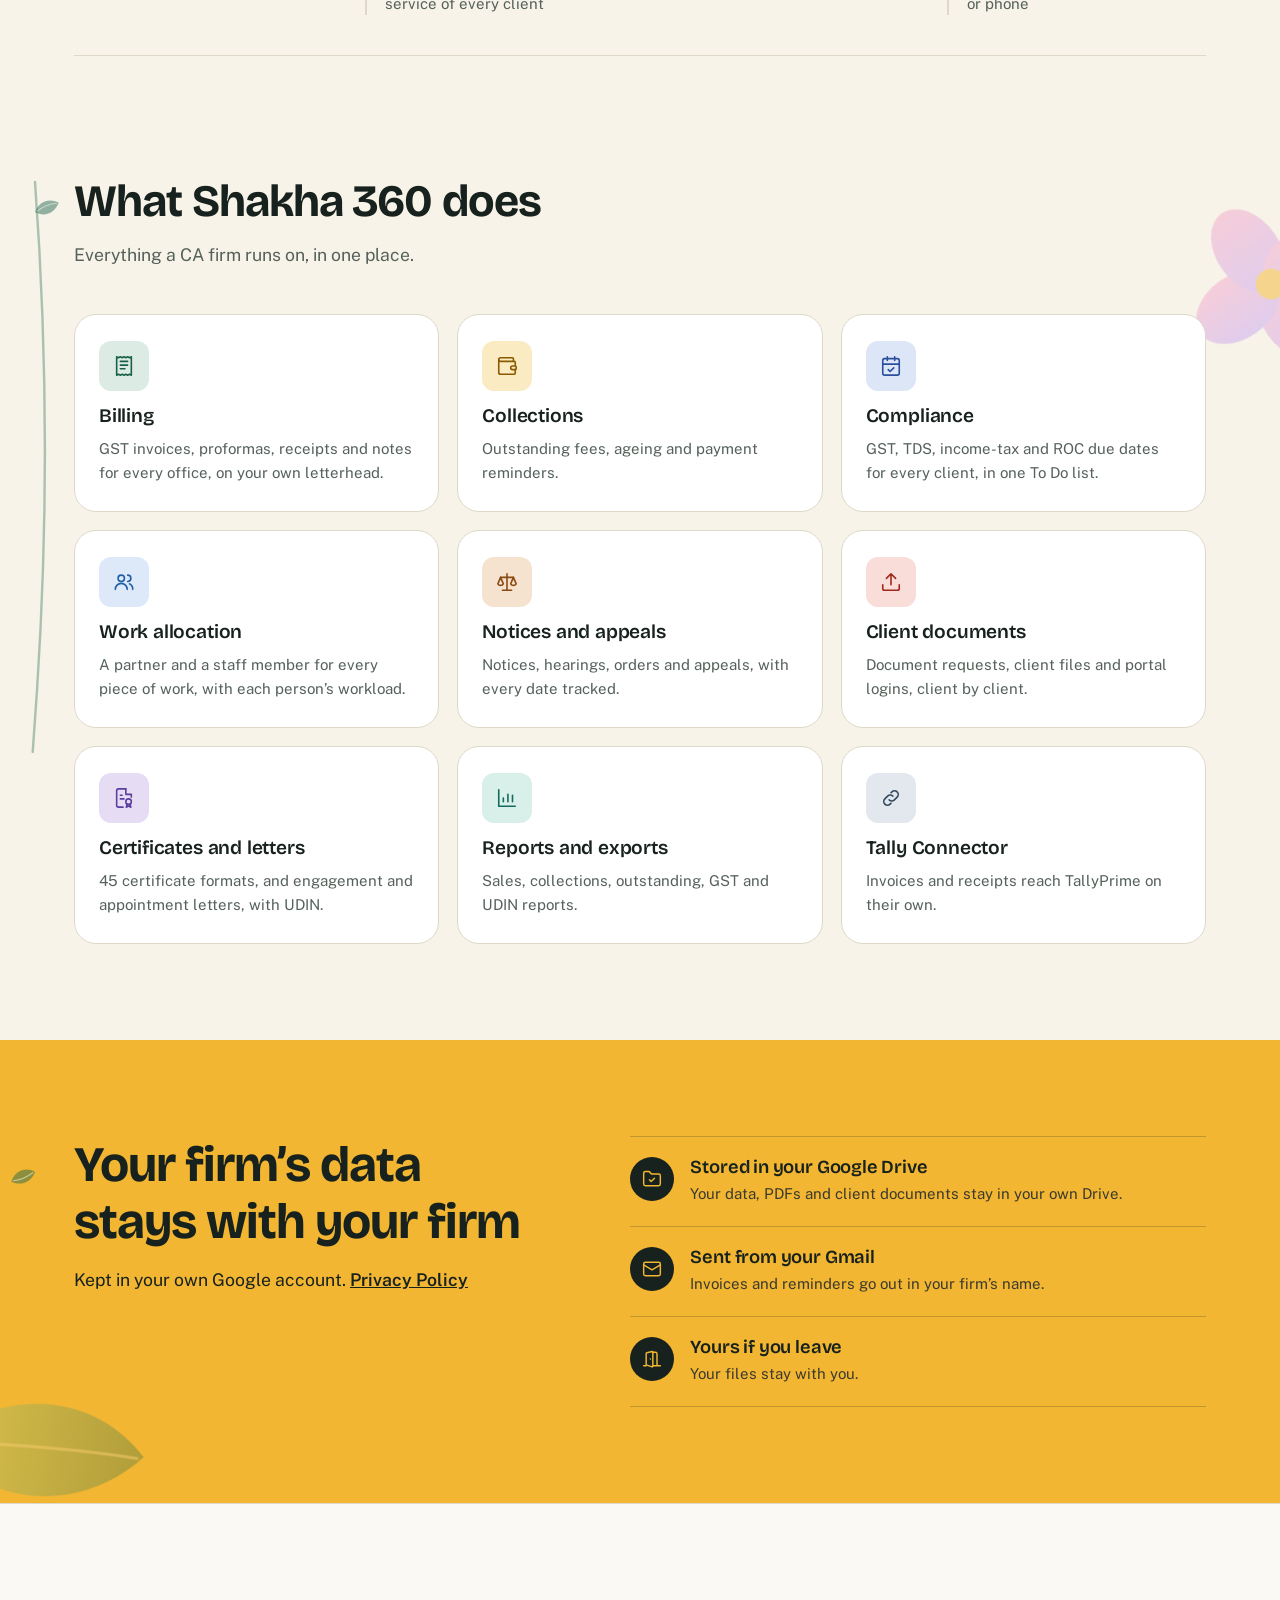
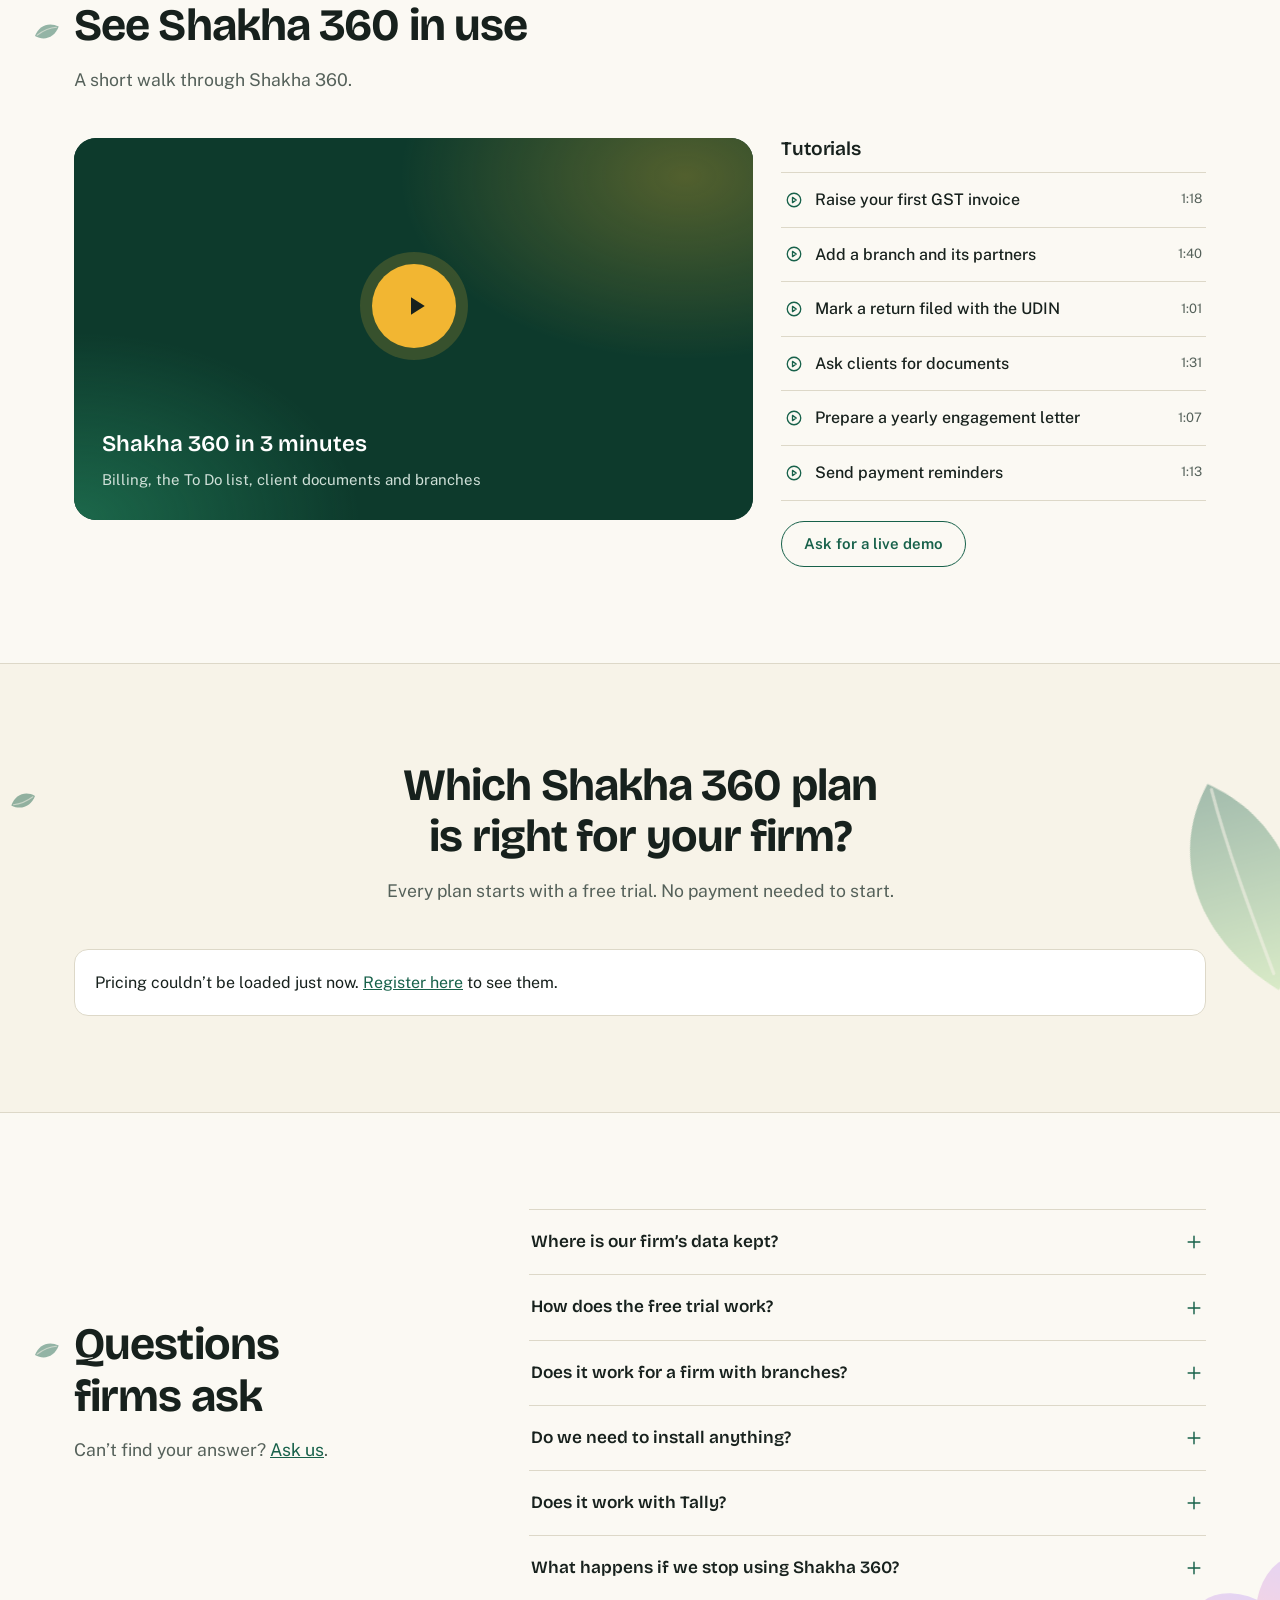
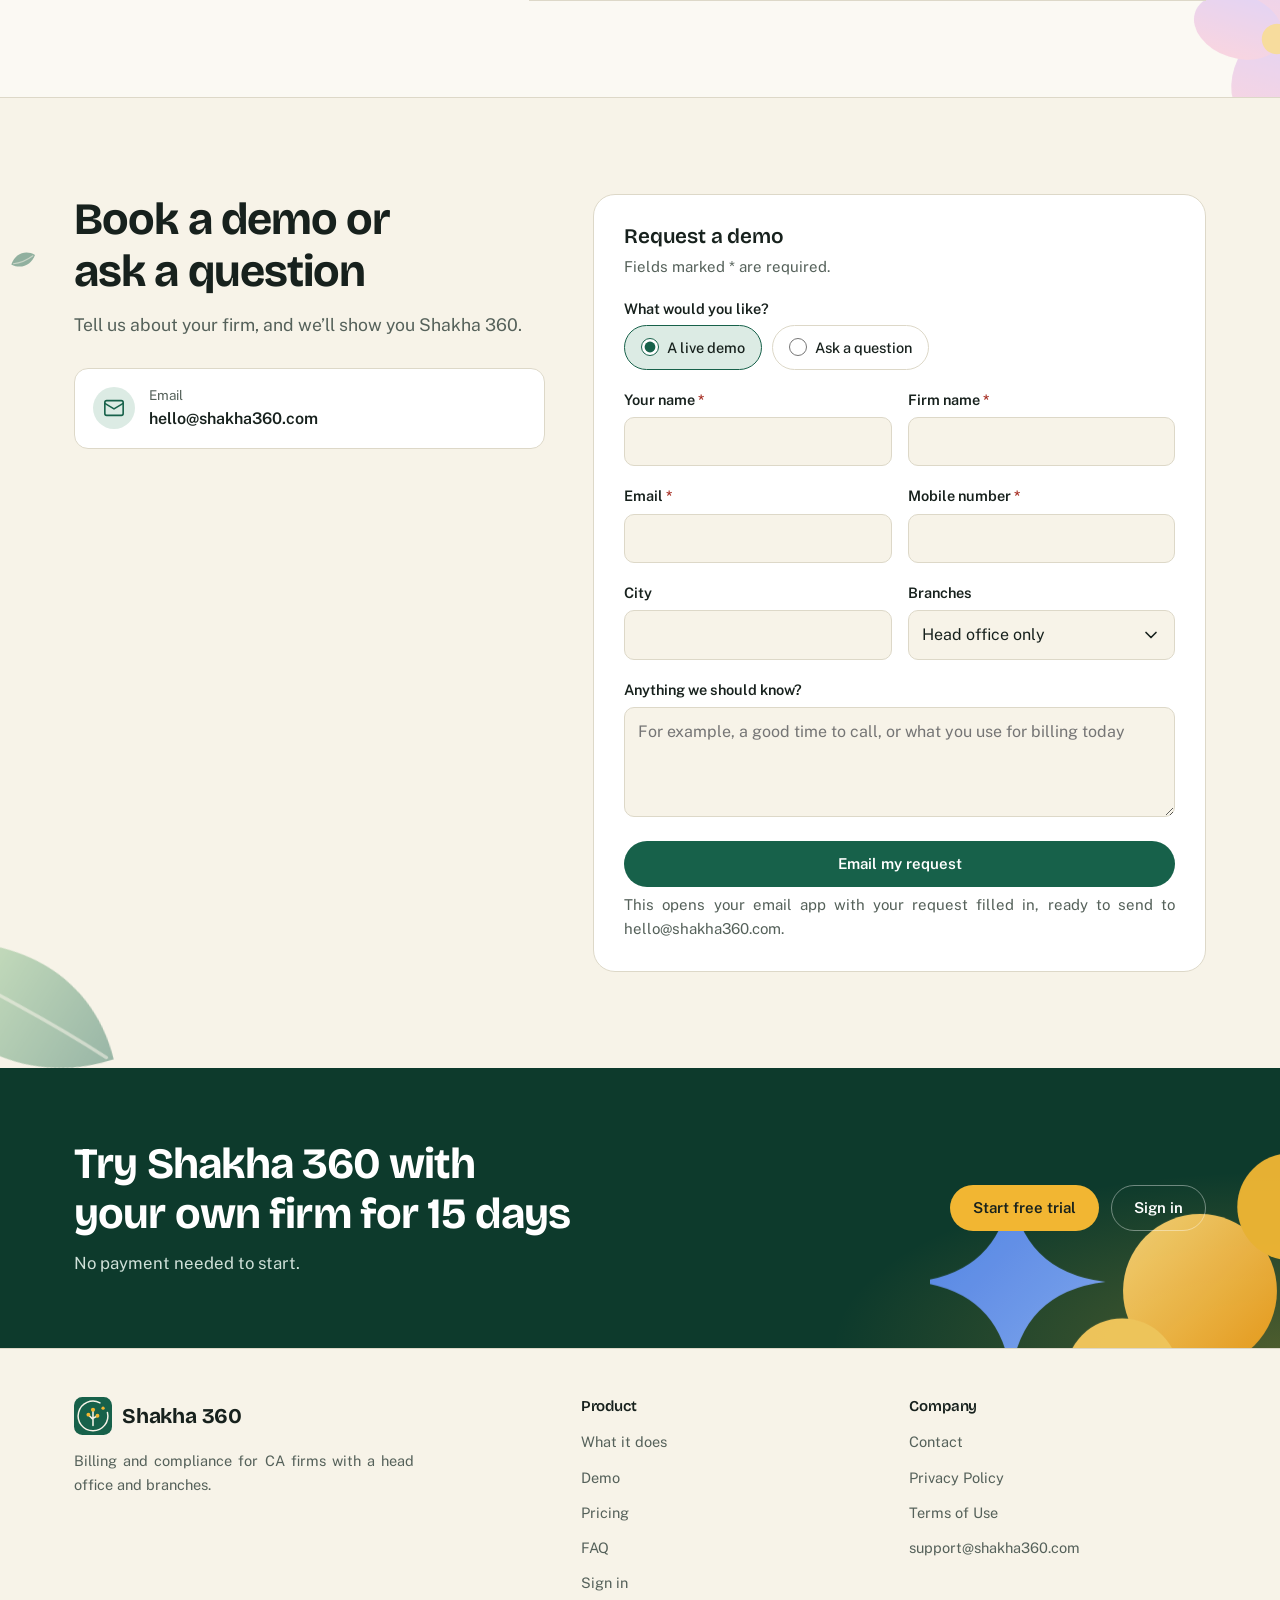
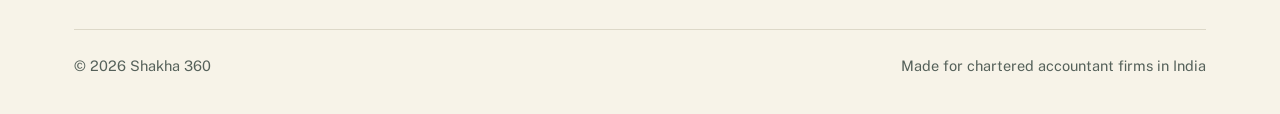
==== commit 22c1e56e: "Add files via upload" ====
--- a/index.html
+++ b/index.html
@@ -41,7 +41,7 @@
 .one{display:grid;grid-template-columns:minmax(0,1fr) minmax(0,1.1fr);gap:24px;align-items:stretch;max-width:1080px;margin:0 auto}
 .calc{background:var(--card);border:1px solid var(--line);border-radius:var(--r-l);padding:24px}.calc h3{margin:0 0 6px;font-size:1.2rem}
 .crow{display:flex;gap:16px;align-items:center;justify-content:space-between;padding:14px 0;border-bottom:1px solid var(--line)}.crow>div:first-child{flex:1;display:flex;flex-direction:column;gap:2px;min-width:0}.crow span{color:var(--mu);font-size:14px;line-height:1.45}.crow em{font-style:normal;font-weight:600;color:var(--link);font-size:14px}
-.cstep{display:flex;align-items:center;gap:8px;flex:none}.cstep button{width:44px;height:44px;border-radius:12px;border:1.5px solid var(--line);background:#fff;font-size:20px;cursor:pointer;color:#17211D}.cstep button:hover{border-color:#17614A}.cstep button:focus-visible{outline:3px solid #F2B632;outline-offset:2px}.cstep output{min-width:26px;text-align:center;font-weight:700;font-size:18px}
+.cstep{display:flex;align-items:center;gap:8px;flex:none}.cstep button{width:44px;height:44px;border-radius:12px;border:1.5px solid var(--line);background:var(--bg);font-size:20px;cursor:pointer;color:var(--fg)}.cstep button:hover{border-color:var(--link)}.cstep button:focus-visible{outline:3px solid #F2B632;outline-offset:2px}.cstep output{min-width:26px;text-align:center;font-weight:700;font-size:18px}
 .ctot{display:flex;flex-wrap:wrap;align-items:baseline;justify-content:space-between;gap:4px 12px;padding-top:16px}.ctot span{font-weight:600}.ctot b{font:700 2rem/1 var(--f-h,inherit);color:#17211D}.ctot small{flex-basis:100%;color:var(--mu);font-size:14px}.cnote{color:var(--mu);font-size:13px;margin:8px 0 0}
 @media(max-width:860px){.one{grid-template-columns:1fr}}.end{overflow:hidden;position:relative}#plansGrid,.cmpw{min-width:0;max-width:100%}.cmpD>summary{cursor:pointer;list-style-position:inside}.cmpD>summary:focus-visible{outline:3px solid #F2B632;outline-offset:3px}
 @media(max-width:700px){.cmpD>summary{display:block;list-style:none;text-align:center;border:1.5px solid #17614A;color:#17614A;border-radius:99px;padding:12px 18px;font-size:1rem;min-height:44px;box-sizing:border-box}.cmpD>summary::-webkit-details-marker{display:none}.cmpD[open]>summary{margin-bottom:14px}}.cmpw{overflow-x:auto;position:relative}
--- a/anim.css
+++ b/anim.css
@@ -44,7 +44,7 @@
   align-items:center;gap:clamp(6px,2vw,22px)}
 .sx-row.r2{margin-top:64px}
 .sx-row.r3{margin-top:34px}
-.sx-node{display:flex;align-items:center;gap:9px;background:#fff;border:1px solid var(--line);
+.sx-node{display:flex;align-items:center;gap:9px;background:var(--card);border:1px solid var(--line);
   border-radius:999px;padding:10px 18px;box-shadow:0 6px 18px -10px rgba(13,58,44,.35);
   font:600 15px/1 var(--f-b);color:var(--fg);white-space:nowrap}
 .sx-node .ico{width:18px;height:18px;flex:none}
@@ -76,7 +76,7 @@
 .doesC{transition:opacity .7s cubic-bezier(.2,.7,.2,1) var(--d,0ms),
   transform .7s cubic-bezier(.2,.7,.2,1) var(--d,0ms),
   translate .22s cubic-bezier(.2,.75,.3,1),box-shadow .22s,border-color .22s}
-.doesC:hover{translate:0 -3px;border-color:#C6DFD2;box-shadow:0 18px 38px -22px rgba(13,58,44,.5)}
+.doesC:hover{translate:0 -3px;border-color:var(--link);box-shadow:0 18px 38px -22px rgba(13,58,44,.5)}
 .doesC .modIc{transition:translate .25s cubic-bezier(.3,1.4,.5,1),scale .25s cubic-bezier(.3,1.4,.5,1)}
 .doesC:hover .modIc{scale:1.08}
 /* the plan card and the fee calculator sit side by side, so they lift alike */
@@ -94,11 +94,17 @@
    there is genuinely no margin to put it in. */
 .sx-spine{position:absolute;left:0;z-index:0;pointer-events:none}
 .sx-spine svg{display:block;overflow:visible}
-.sx-stem{fill:none;stroke:#17614A;stroke-opacity:.34;stroke-width:2.4;stroke-linecap:round}
-.sx-leaf{fill:#17614A;fill-opacity:.46}
+/* var(--link) so the branch follows the page: dark green on the cream,
+   soft mint in dark mode, where a dark green line would disappear. */
+.sx-stem{fill:none;stroke:var(--link);stroke-opacity:.34;stroke-width:2.4;stroke-linecap:round}
+.sx-leaf{fill:var(--link);fill-opacity:.46}
 .sx-rib{fill:none;stroke:#F7F3E8;stroke-opacity:.55;stroke-width:1.4;stroke-linecap:round}
-.band .sx-stem,.band .sx-leaf{opacity:1}
 #main{position:relative}
+@media (prefers-color-scheme:dark){
+  .sx-stem{stroke-opacity:.3}
+  .sx-leaf{fill-opacity:.3}
+  .sx-rib{stroke:#0F1512;stroke-opacity:.5}
+}
 
 /* ---------- 6. leaves and flowers in the lower sections ---------- */
 #does,.band,#plans,#faq,#contact{position:relative;overflow:hidden}
@@ -111,6 +117,8 @@
 .sx-dec.sx-dec-d{right:-92px;bottom:-30px;top:auto;left:auto;width:190px;height:190px;opacity:.45}
 .sx-dec.sx-dec-e{left:-80px;bottom:-40px;top:auto;width:200px;height:200px;transform:rotate(-14deg);opacity:.42}
 @media (max-width:1100px){.sx-dec{display:none}}
+/* the drawings are bright; on the dark page they only need to be hinted at */
+@media (prefers-color-scheme:dark){.sx-dec{opacity:.3}.sx-dec.sx-dec-b{opacity:.26}}
 
 /* ---------- 8. the "Branches" dropdown ----------
    Looks exactly like the box it replaces; the list below it is ours,
@@ -127,14 +135,21 @@
 .sx-sel-btn:focus-visible,.sx-sel-btn[aria-expanded=true]{outline:none;border-color:var(--link);
   box-shadow:0 0 0 3px rgba(23,97,74,.18)}
 .sx-sel-list{position:absolute;z-index:40;top:calc(100% + 6px);left:0;right:0;margin:0;padding:6px;
-  list-style:none;background:#fff;border:1.5px solid var(--line);border-radius:12px;
+  list-style:none;background:var(--card);border:1.5px solid var(--line);border-radius:12px;
   box-shadow:0 20px 44px -18px rgba(13,58,44,.45);max-height:280px;overflow:auto}
 .sx-sel-list:focus{outline:none}
 .sx-sel-list li{font:inherit;font-size:16px;color:var(--fg);padding:11px 12px;border-radius:8px;cursor:pointer}
 .sx-sel-list li:hover,.sx-sel-list li.on{background:var(--g-soft)}
-.sx-sel-list li[aria-selected=true]{font-weight:600;color:var(--g)}
+.sx-sel-list li[aria-selected=true]{font-weight:600;color:var(--link)}
 .sx-sel-list li[aria-selected=true]::after{content:"";float:right;width:7px;height:12px;margin:3px 2px 0 0;
-  border:solid var(--g);border-width:0 2px 2px 0;transform:rotate(45deg)}
+  border:solid var(--link);border-width:0 2px 2px 0;transform:rotate(45deg)}
+@media (prefers-color-scheme:dark){
+  .sx-sel-list{box-shadow:0 20px 44px -16px rgba(0,0,0,.7)}
+  /* the page's focus glow is a dark green, which all but vanishes on the
+     dark background. Same tint, lifted to the colour dark mode uses. */
+  .fld input:focus,.fld select:focus,.fld textarea:focus,
+  .sx-sel-btn:focus-visible,.sx-sel-btn[aria-expanded=true]{box-shadow:0 0 0 3px rgba(111,203,165,.3)}
+}
 
 /* ---------- 7. the footer headings ----------
    "Product" and "Company" were the only headings on the page set in the
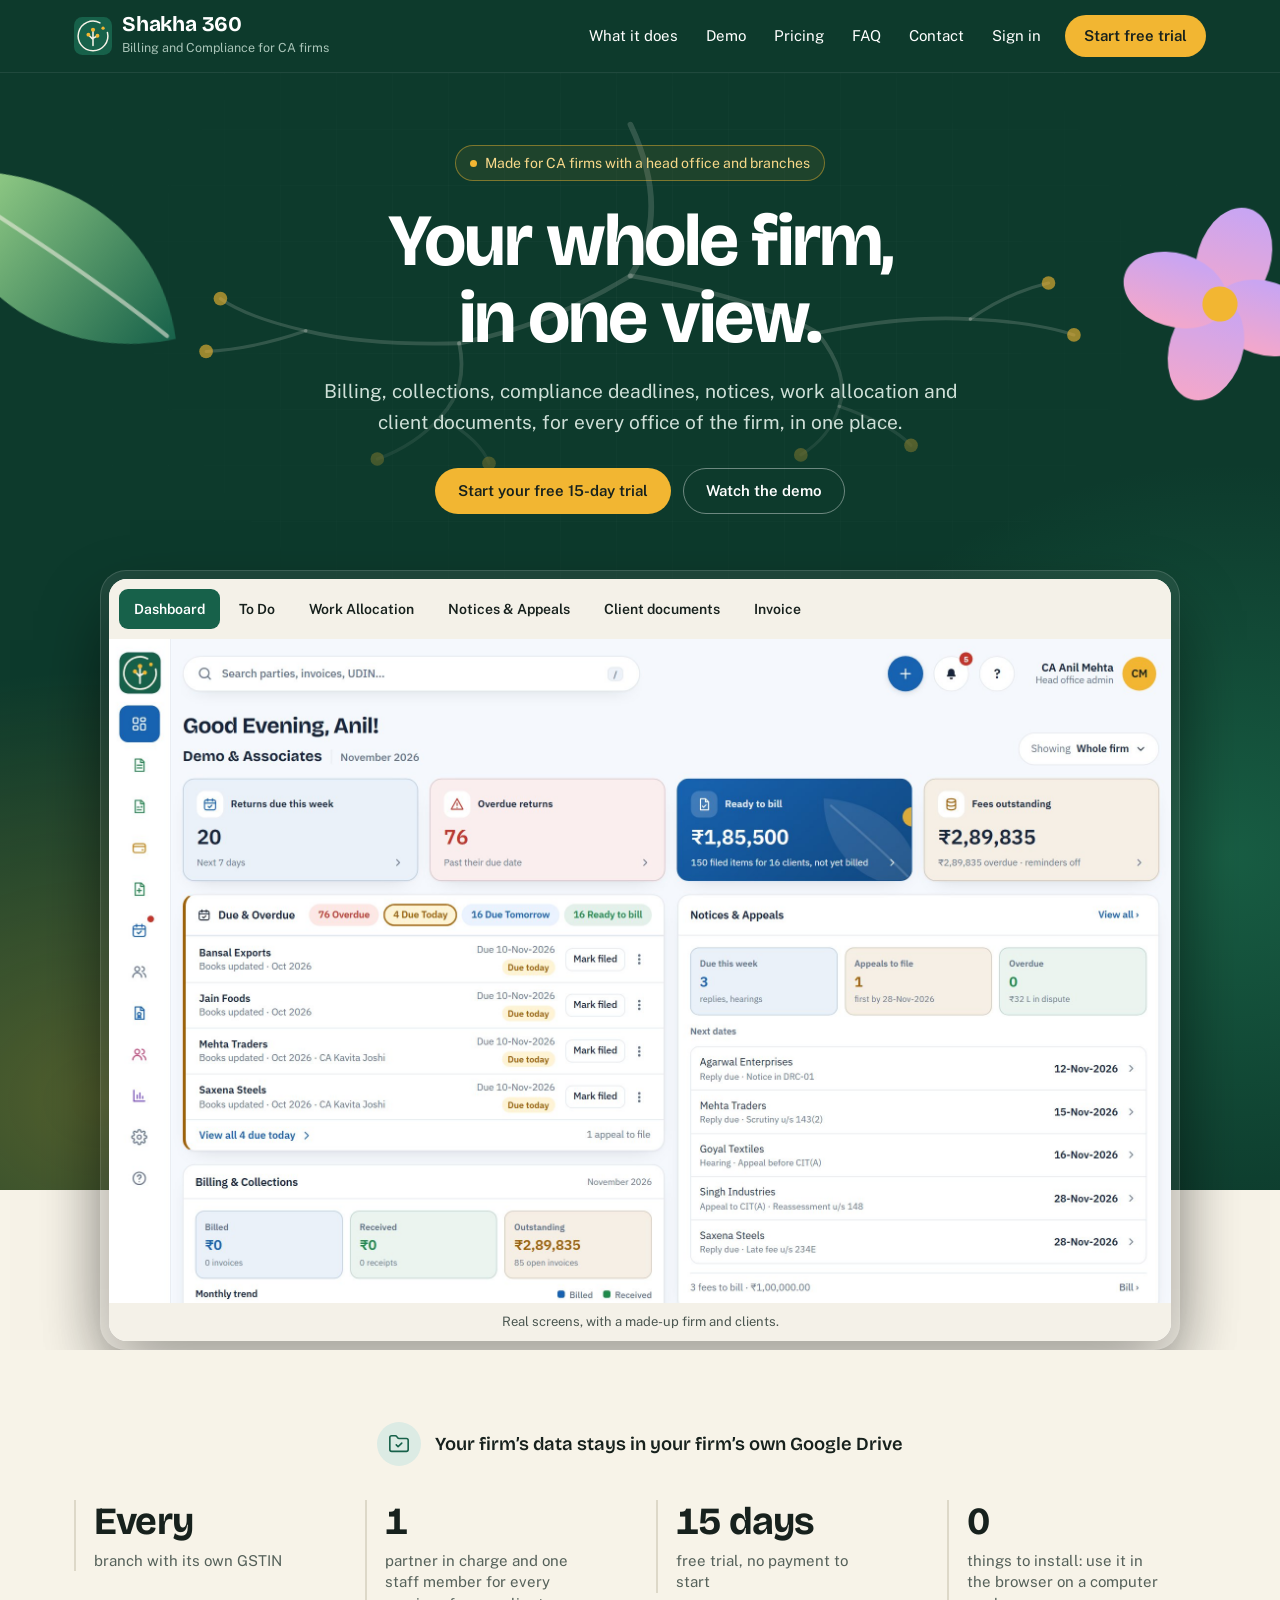
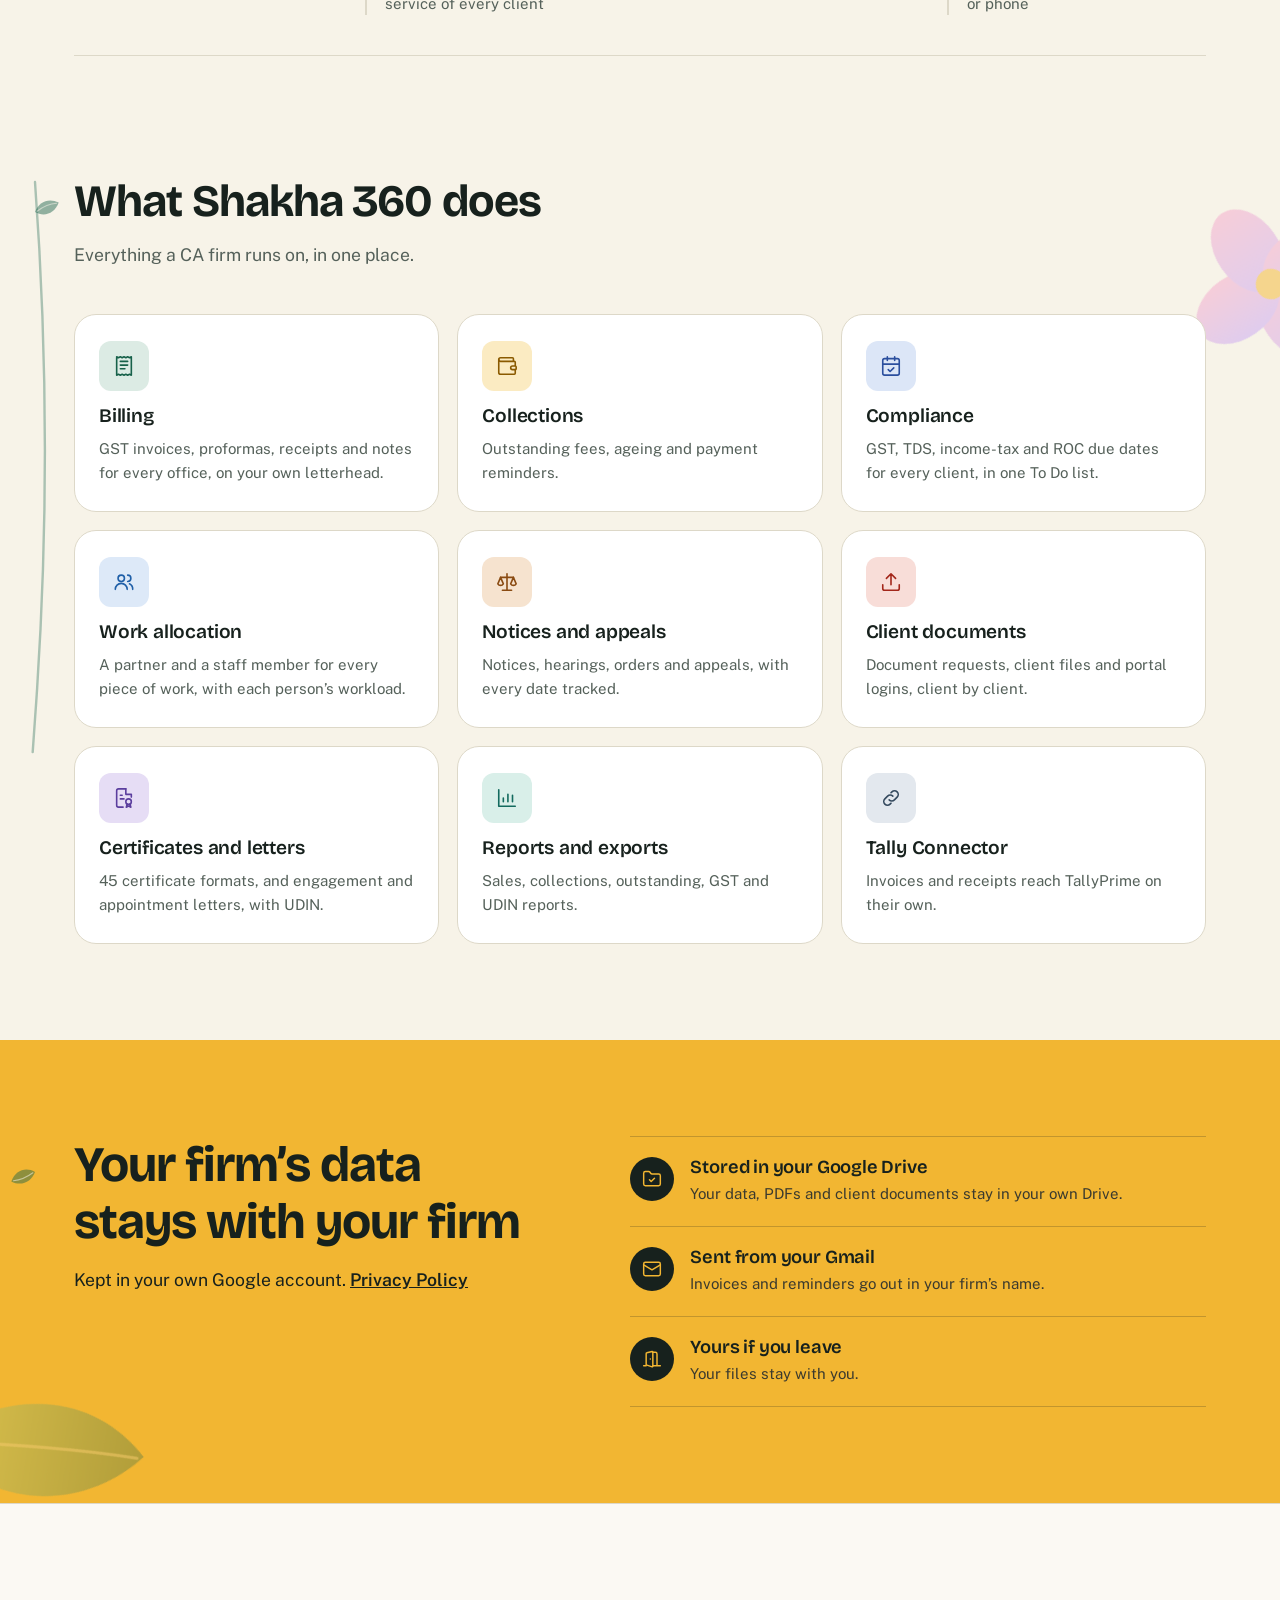
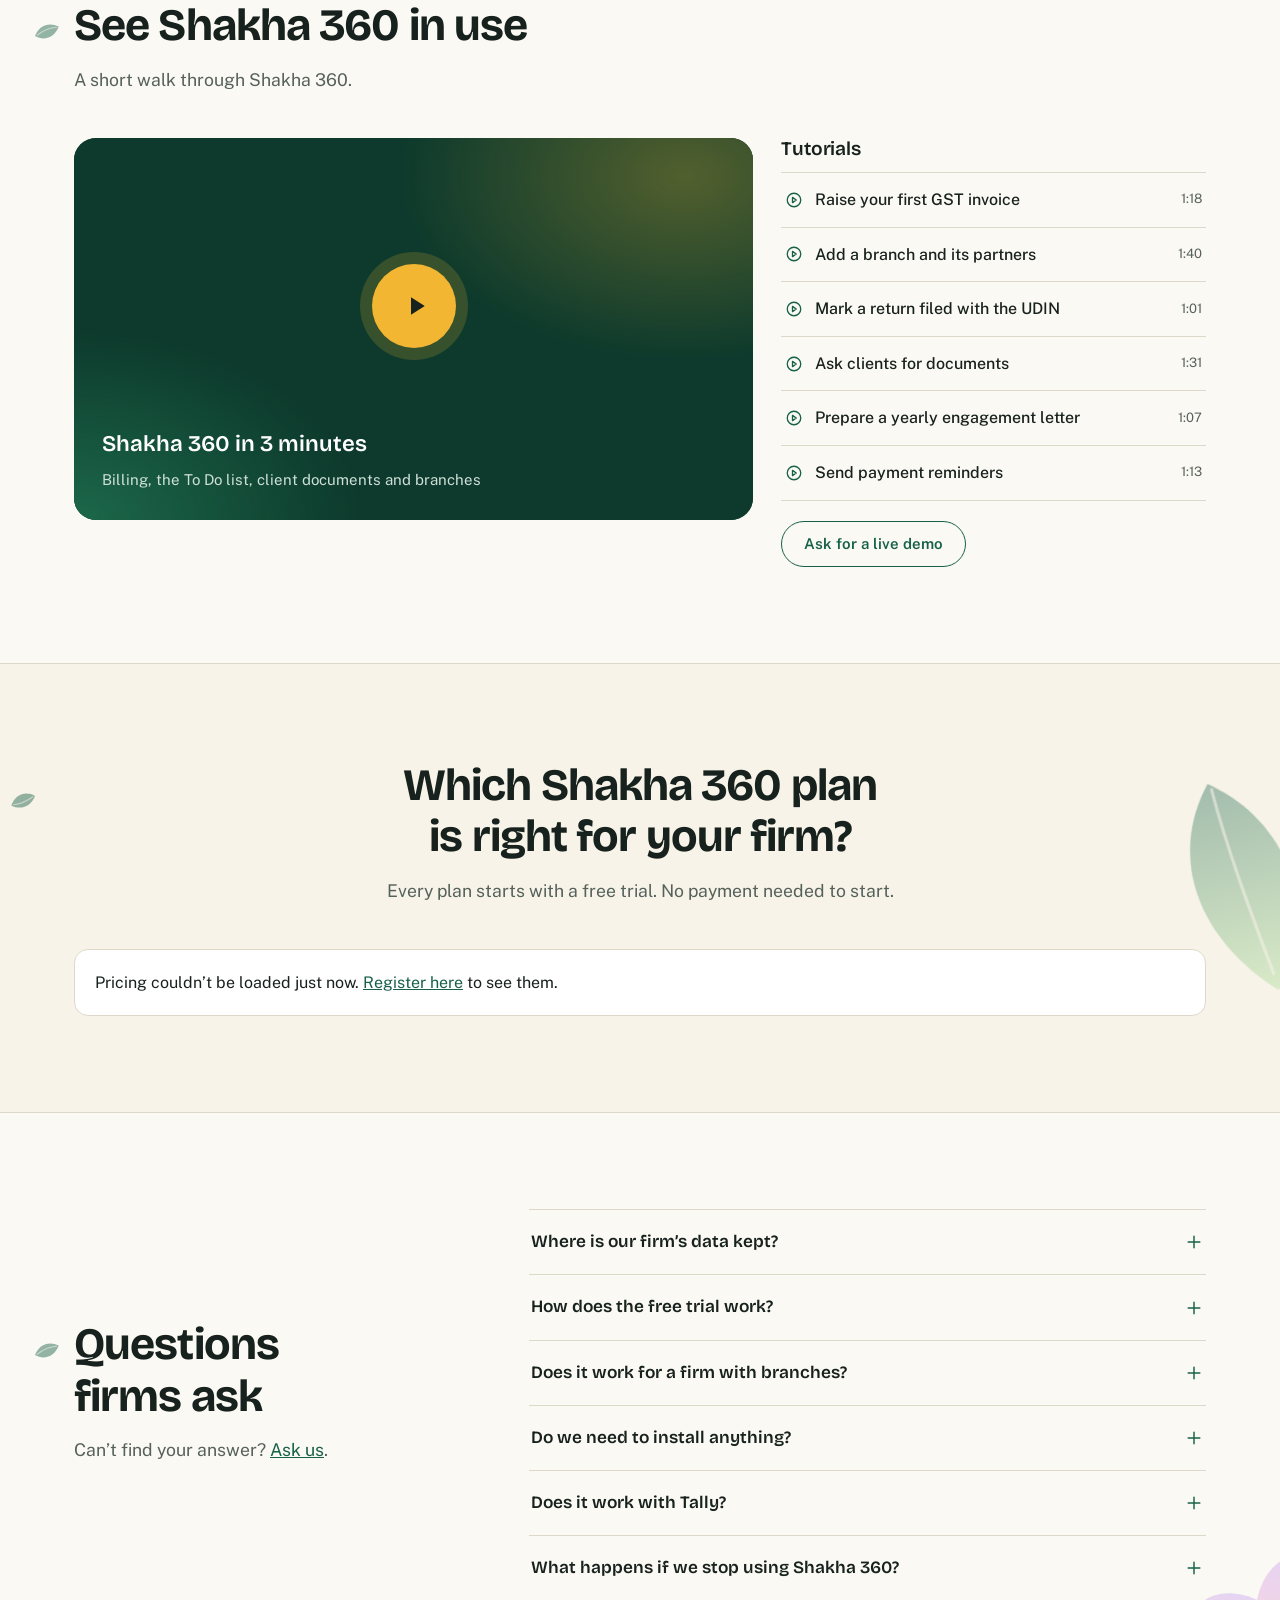
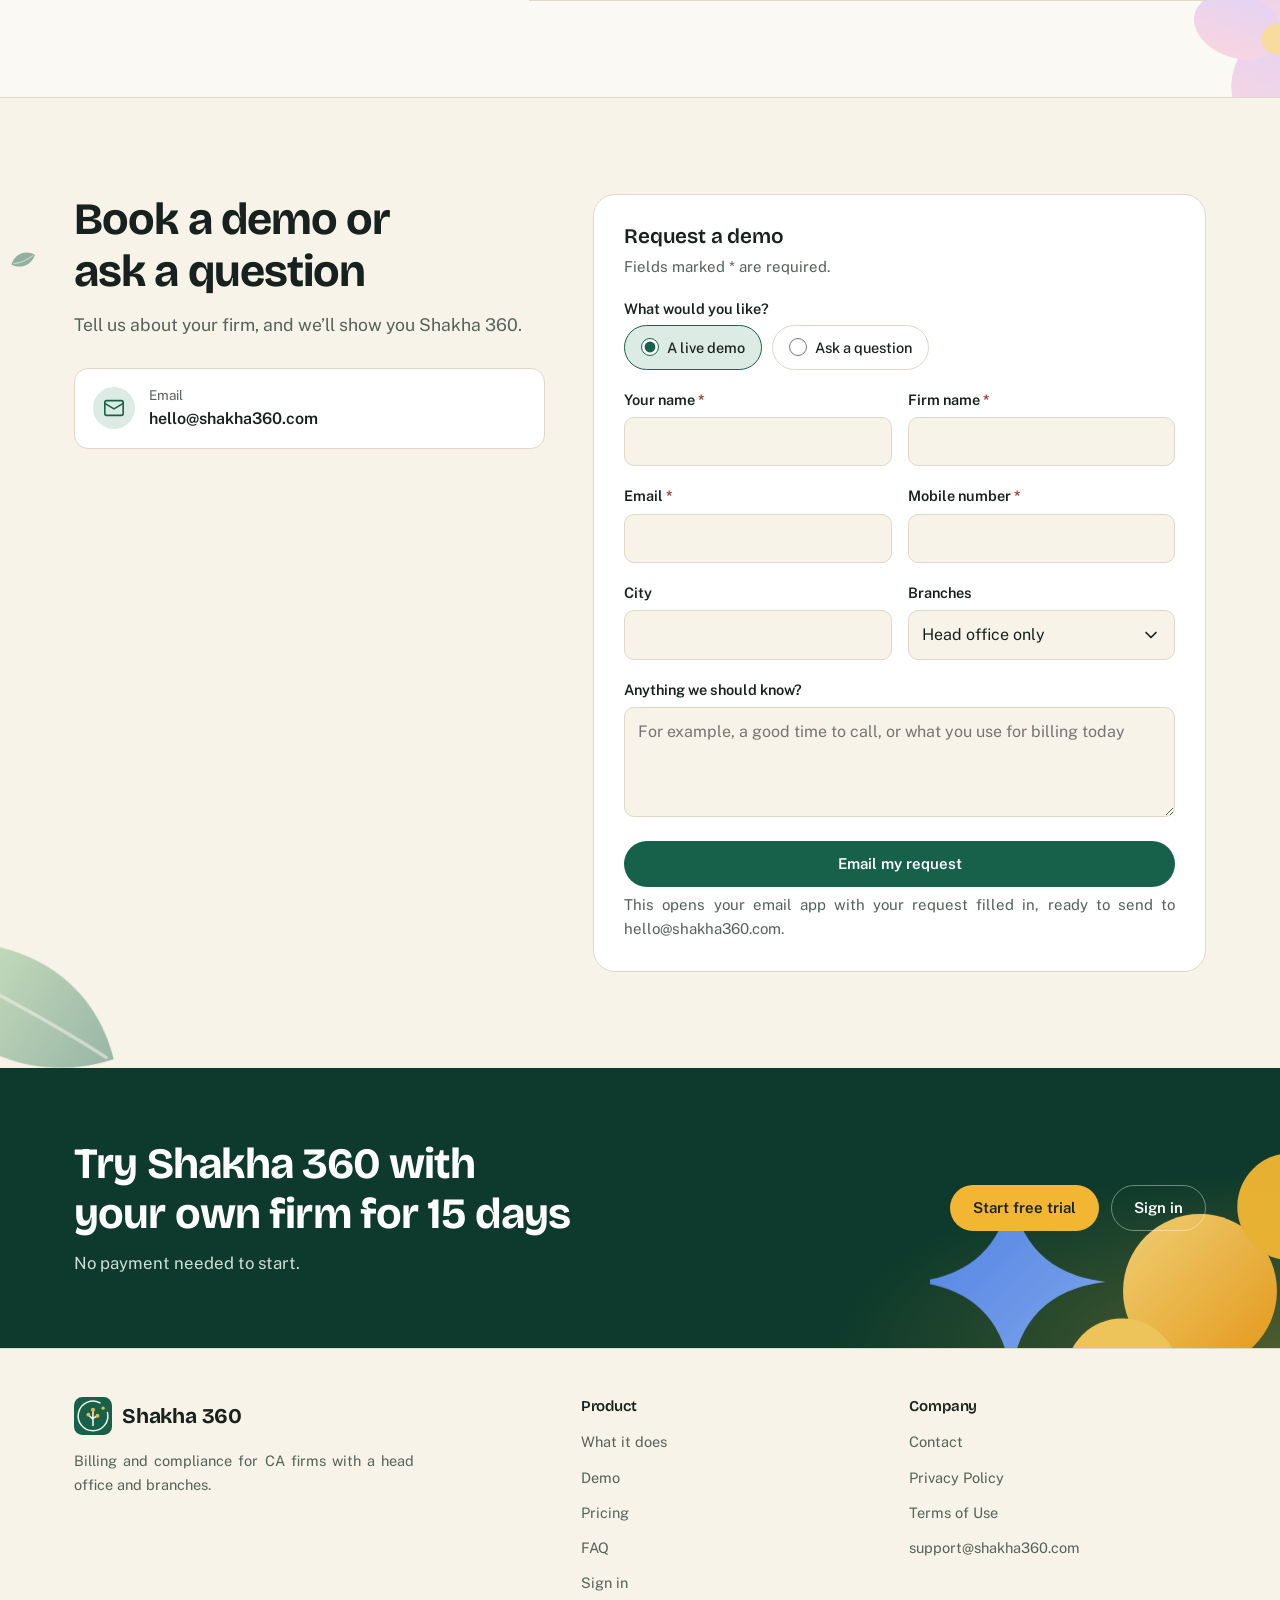
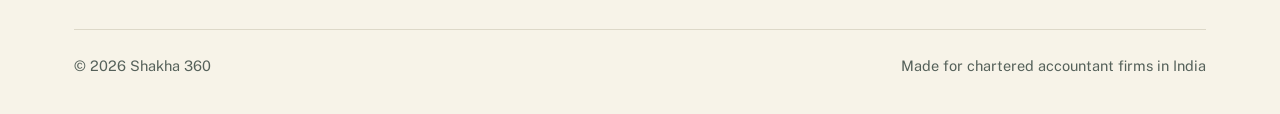
==== commit b837e9c0: "Add files via upload" ====
--- a/index.html
+++ b/index.html
@@ -1,349 +1,368 @@
-<!doctype html><html lang="en"><head><meta charset="utf-8"><meta name="viewport" content="width=device-width,initial-scale=1">
-<title>Shakha 360 · Billing and Compliance for CA firms</title>
-<meta name="description" content="Shakha 360 runs the billing, collections, compliance deadlines, notices and appeals, work allocation and client documents of a CA firm with a head office and branches. Your data stays in your own Google Drive. Free trial.">
-<meta name="theme-color" content="#0D3A2C">
-<meta property="og:type" content="website"><meta property="og:site_name" content="Shakha 360"><meta property="og:url" content="https://www.shakha360.com/">
-<meta property="og:title" content="Shakha 360 · Billing and Compliance for CA firms"><meta property="og:description" content="Billing, collections, compliance deadlines, notices, work allocation and client documents, for every office of a CA firm. Free trial.">
-<meta property="og:image" content="https://www.shakha360.com/shots/share.jpg"><meta property="og:image:width" content="1200"><meta property="og:image:height" content="630"><meta property="og:image:alt" content="Shakha 360: your whole firm, in one view, with the dashboard of the app">
-<meta name="twitter:card" content="summary_large_image"><meta name="twitter:image" content="https://www.shakha360.com/shots/share.jpg">
-<link rel="icon" href="shakha360-icon.svg" type="image/svg+xml">
-<link rel="preconnect" href="https://fonts.googleapis.com"><link rel="preconnect" href="https://fonts.gstatic.com" crossorigin>
-<link rel="stylesheet" href="https://fonts.googleapis.com/css2?family=Bricolage+Grotesque:opsz,wght@12..96,500..700&family=Public+Sans:wght@400;500;600;700&display=swap">
-<link rel="stylesheet" href="style.css">
-<link rel="stylesheet" href="anim.css">
-<script>/* motion is used only if this page can run scripts and the visitor has not asked for less of it */
-(function(d){try{if(!window.matchMedia||!matchMedia('(prefers-reduced-motion: reduce)').matches){d.documentElement.className+=' sx';
-setTimeout(function(){if(!window.sxReady)d.documentElement.classList.remove('sx')},3500)}}catch(e){}})(document);</script>
-<style>
-/* the screens viewer at the top */
-.shotBox{max-width:1120px;margin:0 auto;background:#fff;border-radius:18px;box-shadow:0 30px 70px rgba(0,0,0,.35);overflow:hidden}
-.shotTabs{display:flex;gap:4px;padding:10px;background:#F4F1E8;overflow-x:auto;scrollbar-width:thin}
-.shotTabs button{flex:none;border:0;background:transparent;color:#17211D;font:600 14px/1 var(--f-b);padding:11px 15px;border-radius:9px;cursor:pointer;min-height:40px}
-.shotTabs button[aria-selected=true]{background:#17614A;color:#fff}.shotTabs button:focus-visible{outline:3px solid #F2B632;outline-offset:1px}
-.shotPane img{display:block;width:100%;height:auto}.shotNote{text-align:center;color:#4A5650;background:#F4F1E8;font-size:13px;margin:0;padding:9px 12px}
-/* what it does: six cards with their own colours */
-.does{display:grid;grid-template-columns:repeat(3,1fr);gap:18px}
-.doesC{background:var(--card);border:1px solid var(--line);border-radius:var(--r-l);padding:26px 24px;display:flex;flex-direction:column;gap:10px}
-.doesC .modIc{width:50px;height:50px}.doesC h3{font-size:1.2rem;font-weight:600;margin-top:4px}.doesC p{color:var(--mu);font-size:15px}
-.c1 .modIc{background:#DCEBE4;color:#17614A}.c2 .modIc{background:#FBEBC2;color:#8A5A00}.c3 .modIc{background:#DCE6F7;color:#2B4F9E}.c4 .modIc{background:#F8DDD8;color:#A3271B}.c5 .modIc{background:#E6DDF5;color:#5B3E9E}.c6 .modIc{background:#D9EFE9;color:#136A5E}.c7 .modIc{background:#DDE9F8;color:#1F5FA8}.c8 .modIc{background:#F6E3CF;color:#8A4B12}.c9 .modIc{background:#E3E8EE;color:#34495E}
-@media(max-width:900px){.does{grid-template-columns:1fr 1fr}}@media(max-width:600px){.does{grid-template-columns:1fr}}
-/* a picture with a few words beside it */
-.split{display:grid;grid-template-columns:minmax(0,5fr) minmax(0,7fr);gap:56px;align-items:center}.split.rev .splitText{order:2}
-.eyebrow{display:inline-block;background:#F2B632;color:#17211D;font:700 12px/1 var(--f-b);padding:6px 10px;border-radius:99px;margin-bottom:12px}
-.ptag{display:block;margin-top:10px;font:600 13px/1.4 var(--f-b);color:var(--mu)}.splitText .ptag{margin:0 0 12px}
-.splitText h2{margin-top:0}.splitText>p{margin-top:12px;color:var(--mu)}.ticks{list-style:none;padding:0;margin:18px 0 0}.ticks li{position:relative;padding:0 0 10px 26px;line-height:1.5}.ticks li:before{content:'';position:absolute;left:2px;top:7px;width:12px;height:7px;border-left:2.5px solid #17614A;border-bottom:2.5px solid #17614A;transform:rotate(-45deg)}
-.splitShots{position:relative}.browser{margin:0;border-radius:12px;overflow:hidden;box-shadow:0 18px 44px rgba(13,58,44,.2);border:1px solid rgba(23,33,29,.1)}.browser img,.phone img{display:block;width:100%;height:auto}
-.phone{position:absolute;right:-14px;bottom:-34px;width:24%;margin:0;border-radius:18px;overflow:hidden;border:5px solid #17211D;box-shadow:0 18px 40px rgba(0,0,0,.3);background:#fff}
-@media(max-width:900px){.split{grid-template-columns:1fr;gap:28px}.split.rev .splitText{order:0}.phone{right:6px;bottom:-22px;width:30%}}
-@media(max-width:700px){.shape{display:none}}
-.heroText>p{text-align:center;hyphens:none}
-/* one plan and the calculator */
-.one{display:grid;grid-template-columns:minmax(0,1fr) minmax(0,1.1fr);gap:24px;align-items:stretch;max-width:1080px;margin:0 auto}
-.calc{background:var(--card);border:1px solid var(--line);border-radius:var(--r-l);padding:24px}.calc h3{margin:0 0 6px;font-size:1.2rem}
-.crow{display:flex;gap:16px;align-items:center;justify-content:space-between;padding:14px 0;border-bottom:1px solid var(--line)}.crow>div:first-child{flex:1;display:flex;flex-direction:column;gap:2px;min-width:0}.crow span{color:var(--mu);font-size:14px;line-height:1.45}.crow em{font-style:normal;font-weight:600;color:var(--link);font-size:14px}
-.cstep{display:flex;align-items:center;gap:8px;flex:none}.cstep button{width:44px;height:44px;border-radius:12px;border:1.5px solid var(--line);background:var(--bg);font-size:20px;cursor:pointer;color:var(--fg)}.cstep button:hover{border-color:var(--link)}.cstep button:focus-visible{outline:3px solid #F2B632;outline-offset:2px}.cstep output{min-width:26px;text-align:center;font-weight:700;font-size:18px}
-.ctot{display:flex;flex-wrap:wrap;align-items:baseline;justify-content:space-between;gap:4px 12px;padding-top:16px}.ctot span{font-weight:600}.ctot b{font:700 2rem/1 var(--f-h,inherit);color:#17211D}.ctot small{flex-basis:100%;color:var(--mu);font-size:14px}.cnote{color:var(--mu);font-size:13px;margin:8px 0 0}
-@media(max-width:860px){.one{grid-template-columns:1fr}}.end{overflow:hidden;position:relative}#plansGrid,.cmpw{min-width:0;max-width:100%}.cmpD>summary{cursor:pointer;list-style-position:inside}.cmpD>summary:focus-visible{outline:3px solid #F2B632;outline-offset:3px}
-@media(max-width:700px){.cmpD>summary{display:block;list-style:none;text-align:center;border:1.5px solid #17614A;color:#17614A;border-radius:99px;padding:12px 18px;font-size:1rem;min-height:44px;box-sizing:border-box}.cmpD>summary::-webkit-details-marker{display:none}.cmpD[open]>summary{margin-bottom:14px}}.cmpw{overflow-x:auto;position:relative}
-.oneCard{display:flex;flex-direction:column}.oneFor{color:var(--mu);margin:6px 0 0}.oneH{font-size:1rem;margin:20px 0 12px;padding-top:18px;border-top:1px solid var(--line)}
-.oneCard .ppts{display:grid;grid-template-columns:1fr;gap:11px;margin:0;align-content:start}.oneCard .ppts li{margin:0}
-.calcH{display:flex;gap:12px;align-items:center;margin-bottom:6px}.calcH svg{width:34px;height:34px;flex:none;fill:none;stroke:var(--link);stroke-width:1.8;stroke-linecap:round;stroke-linejoin:round}.calcH h3{margin:0;font-size:1.25rem}.calcH p{margin:2px 0 0;color:var(--mu);font-size:14px}
-.calc .crow:last-of-type{border-bottom:0}.cbox{background:var(--g-soft);color:var(--fg);border-radius:14px;padding:14px 16px;margin-top:6px}
-#c_lines>div{display:flex;justify-content:space-between;gap:12px;padding:4px 0;font-size:15px}#c_lines b{font-weight:600;font-variant-numeric:tabular-nums}
-.cbox .ctot{align-items:center;border-top:1px solid var(--line);margin-top:8px;padding-top:12px}.cbox .ctot span{display:flex;flex-direction:column;gap:2px;font-weight:700;font-size:1.05rem}.cbox .ctot small{flex-basis:auto;font-weight:400;font-size:13px;color:var(--mu)}
-.cbox .ctot b{background:#F7CB4D;border-radius:999px;padding:8px 18px;font-size:1.5rem;font-variant-numeric:tabular-nums}
-.startBar{display:flex;align-items:center;justify-content:space-between;gap:20px 28px;flex-wrap:wrap;max-width:1080px;margin:24px auto 0;background:var(--card);border:1px solid var(--line);border-radius:var(--r-l);padding:22px 26px}
-.startBar h3{margin:0 0 8px;font-size:1.3rem}.startBar ul{list-style:none;margin:0;padding:0;display:flex;flex-wrap:wrap;gap:6px 22px;color:var(--mu)}.startBar li{display:flex;align-items:center;gap:8px}.startBar li .ic{width:18px;height:18px;flex:none}
-.sbBtns{display:flex;gap:12px;flex-wrap:wrap}.btn.line{background:transparent;color:#17614A;border:1.5px solid #17614A}.btn.line:hover{background:#EEF6EA}
-@media(max-width:700px){.oneCard .ppts{grid-template-columns:1fr}.sbBtns,.sbBtns .btn{width:100%;justify-content:center}}
-</style></head><body>
-<a class="skip" href="#main">Skip to content</a>
-
-<svg width="0" height="0" style="position:absolute" aria-hidden="true">
-<symbol id="i-bill" viewBox="0 0 24 24"><path d="M4 2v20l2-1 2 1 2-1 2 1 2-1 2 1 2-1 2 1V2l-2 1-2-1-2 1-2-1-2 1-2-1-2 1Z"/><path d="M8 7h8M8 11h8M8 15h5"/></symbol>
-<symbol id="i-wallet" viewBox="0 0 24 24"><path d="M19 7V4a1 1 0 0 0-1-1H5a2 2 0 0 0 0 4h15a1 1 0 0 1 1 1v4h-3a2 2 0 0 0 0 4h3a1 1 0 0 0 1-1v-2a1 1 0 0 0-1-1"/><path d="M3 5v14a2 2 0 0 0 2 2h15a1 1 0 0 0 1-1v-4"/></symbol>
-<symbol id="i-cal" viewBox="0 0 24 24"><rect x="3" y="4" width="18" height="18" rx="2"/><path d="M16 2v4M8 2v4M3 10h18"/><path d="m9 16 2 2 4-4"/></symbol>
-<symbol id="i-cert" viewBox="0 0 24 24"><path d="M14 2H6a2 2 0 0 0-2 2v16a2 2 0 0 0 2 2h5"/><path d="M14 2v6h6M20 8v3"/><circle cx="17" cy="16" r="3"/><path d="m15.5 18.5-1 3.5 2.5-1.2 2.5 1.2-1-3.5"/><path d="M8 9h2M8 13h4"/></symbol>
-<symbol id="i-chart" viewBox="0 0 24 24"><path d="M3 3v18h18"/><path d="M8 16v-4M13 16V8M18 16v-7"/></symbol>
-<symbol id="i-upload" viewBox="0 0 24 24"><path d="M21 15v4a2 2 0 0 1-2 2H5a2 2 0 0 1-2-2v-4M17 8l-5-5-5 5M12 3v12"/></symbol>
-<symbol id="i-folder" viewBox="0 0 24 24"><path d="M20 20a2 2 0 0 0 2-2V8a2 2 0 0 0-2-2h-7.9a2 2 0 0 1-1.7-.9L9.6 3.9A2 2 0 0 0 7.9 3H4a2 2 0 0 0-2 2v13a2 2 0 0 0 2 2Z"/><path d="m9 13 2 2 4-4"/></symbol>
-<symbol id="i-mail" viewBox="0 0 24 24"><rect x="2" y="4" width="20" height="16" rx="2"/><path d="m22 7-10 6L2 7"/></symbol>
-<symbol id="i-chat" viewBox="0 0 24 24"><path d="M21 11.5a8.4 8.4 0 0 1-12.3 7.4L3 21l2.1-5.6A8.4 8.4 0 1 1 21 11.5z"/></symbol>
-<symbol id="i-door" viewBox="0 0 24 24"><path d="M13 4h3a2 2 0 0 1 2 2v14M2 20h3M13 20h9M10 12v.01"/><path d="M13 4.6v16.2a.6.6 0 0 1-.8.6L5 19V5.6a1 1 0 0 1 .8-1l6.4-1.5a.6.6 0 0 1 .8.6z"/></symbol>
-<symbol id="i-team" viewBox="0 0 24 24"><circle cx="9" cy="8" r="3.5"/><path d="M2.5 20a6.5 6.5 0 0 1 13 0"/><path d="M16 4.5a3.5 3.5 0 0 1 0 7M18 14a6.5 6.5 0 0 1 3.5 6"/></symbol>
-<symbol id="i-scale" viewBox="0 0 24 24"><path d="M12 3v18M7 21h10M5 7h14"/><path d="m5 7-3 7a3.5 3.5 0 0 0 6 0zM19 7l-3 7a3.5 3.5 0 0 0 6 0z"/></symbol>
-<symbol id="i-link" viewBox="0 0 24 24"><path d="M10 14a4 4 0 0 0 5.7 0l3-3a4 4 0 0 0-5.7-5.7l-1 1"/><path d="M14 10a4 4 0 0 0-5.7 0l-3 3A4 4 0 0 0 11 18.7l1-1"/></symbol>
-<symbol id="i-plus" viewBox="0 0 24 24"><path d="M12 5v14M5 12h14"/></symbol>
-<symbol id="i-menu" viewBox="0 0 24 24"><path d="M4 7h16M4 12h16M4 17h16"/></symbol>
-<symbol id="i-playc" viewBox="0 0 24 24"><circle cx="12" cy="12" r="9"/><path d="m10 8.5 5 3.5-5 3.5z"/></symbol>
-<symbol id="i-logo" viewBox="0 0 512 512"><rect width="512" height="512" rx="112" fill="#17614A"/><path d="M450.1 207.6A200 200 0 1 1 349.9 79.4" fill="none" stroke="#F7F3E8" stroke-width="20" stroke-linecap="round"/><path d="M256 384V172M256 302L200 246M256 288L310 256" fill="none" stroke="#F7F3E8" stroke-width="21" stroke-linecap="round"/><circle cx="256" cy="172" r="28" fill="#F2B632"/><circle cx="194" cy="238" r="26" fill="#F2B632"/><circle cx="316" cy="252" r="26" fill="#F2B632"/><circle cx="391.5" cy="150.1" r="22" fill="#F2B632"/></symbol>
-</svg>
-
-<header class="top dark"><div class="wrap">
-<a class="brand" href="index.html" aria-label="Shakha 360 home"><svg aria-hidden="true"><use href="#i-logo"/></svg><div><div class="bn">Shakha 360</div><div class="bt">Billing and Compliance for CA firms</div></div></a>
-<button class="menuBtn" type="button" aria-expanded="false" aria-controls="nav" aria-label="Menu"><svg class="ico" aria-hidden="true"><use href="#i-menu"/></svg></button>
-<nav class="nav" id="nav" aria-label="Main"><a href="#does">What it does</a><a href="#demo">Demo</a><a href="#plans">Pricing</a><a href="#faq">FAQ</a><a href="#contact">Contact</a><a href="app/">Sign in</a><a class="btn sun" href="app/?register=1" data-trial>Start free trial</a></nav>
-</div></header>
-
-<main id="main">
-<section class="hero" aria-labelledby="heroH">
-<span class="shape sL" aria-hidden="true"></span><span class="shape sR" aria-hidden="true"></span>
-<div class="wrap">
-<div class="heroText">
-<span class="pill"><i aria-hidden="true"></i>Made for CA firms with a head office and branches</span>
-<h1 id="heroH"><span>Your whole firm,</span><span>in one view.</span></h1>
-<p>Billing, collections, compliance deadlines, notices, work allocation and client documents, for every office of the firm, in one place.</p>
-<div class="heroCta"><a class="btn sun" href="app/?register=1" id="heroBtn" data-trial>Start your free 15-day trial</a><a class="btn onDark" href="#demo">Watch the demo</a></div></div>
-
-<div class="mockWrap"><div class="shotBox"><div class="shotTabs" role="tablist" aria-label="Screens of Shakha 360">
-<button type="button" role="tab" id="st0" aria-controls="shotPane" aria-selected="true" data-shot="dashboard" data-alt="Dashboard: returns due, overdue returns, fees ready to bill and fees outstanding, for the whole firm">Dashboard</button>
-<button type="button" role="tab" id="st1" aria-controls="shotPane" aria-selected="false" tabindex="-1" data-shot="todo" data-alt="To Do list of pending returns for each client, with due dates and status">To Do</button>
-<button type="button" role="tab" id="st2" aria-controls="shotPane" aria-selected="false" tabindex="-1" data-shot="alloc" data-alt="Work Allocation: the partners on the left, and one partner's clients with the partner and staff member for each service">Work Allocation</button>
-<button type="button" role="tab" id="st3" aria-controls="shotPane" aria-selected="false" tabindex="-1" data-shot="notices" data-alt="Notices and Appeals: each client's notice with its reply date, hearing date, amount in dispute and the appeal still to file">Notices &amp; Appeals</button>
-<button type="button" role="tab" id="st4" aria-controls="shotPane" aria-selected="false" tabindex="-1" data-shot="docrequests" data-alt="Document Requests: a document list with clients ticked to receive it">Client documents</button>
-<button type="button" role="tab" id="st5" aria-controls="shotPane" aria-selected="false" tabindex="-1" data-shot="invoice" data-alt="An invoice with payments, follow-up notes and the letterhead">Invoice</button>
-</div><div class="shotPane" id="shotPane" role="tabpanel" aria-labelledby="st0"><img id="shotImg" src="shots/dashboard.jpg?v=1097b" width="2160" height="1350" alt="Dashboard: returns due, overdue returns, fees ready to bill and fees outstanding, for the whole firm"></div>
-<p class="shotNote">Real screens, with a made-up firm and clients.</p></div></div>
-</div>
-</section>
-
-<section class="sec first" aria-label="Shakha 360 at a glance"><div class="wrap">
-<div class="facts">
-<div class="factLead"><span aria-hidden="true"><svg class="ico" style="width:28px;height:28px"><use href="#i-folder"/></svg></span><p>Your firm’s data stays in your firm’s own Google Drive</p></div>
-<div class="fact" id="brFact"><b>Every</b><span>branch with its own GSTIN</span></div>
-<div class="fact"><b>1</b><span>partner in charge and one staff member for every service of every client</span></div>
-<div class="fact"><b><span class="tD">15</span> days</b><span>free trial, no payment to start</span></div>
-<div class="fact"><b>0</b><span>things to install: use it in the browser on a computer or phone</span></div>
-</div>
-</div></section>
-
-<!-- TRIAL: head office and branches. DROPPED on the user's instruction,
-     23 Nov 2026. Left here commented out in case it is ever wanted again;
-     its styles are in anim.css under "head office and branches" and its
-     code is setupOrg() in js/anim.js, both of which simply do nothing
-     while this markup stays commented out.
-<section class="sec sx-orgSec" aria-labelledby="orgH"><div class="wrap">
-<div class="sx-orgHead"><h2 id="orgH">One firm. Every branch.</h2></div>
-<div class="sx-org" role="button" tabindex="0" aria-label="How Shakha 360 is set up: a head office, its branches, and the staff logins under each branch. Activate to play the drawing again.">
-<svg class="sx-wires" aria-hidden="true" focusable="false" preserveAspectRatio="none"></svg>
-<div class="sx-row r1"><span class="sx-node ho"><svg class="ico" aria-hidden="true"><use href="#i-team"/></svg>Head Office</span></div>
-<div class="sx-row r2">
-<span class="sx-node br"><svg class="ico" aria-hidden="true"><use href="#i-door"/></svg>Branch 1</span>
-<span class="sx-node br"><svg class="ico" aria-hidden="true"><use href="#i-door"/></svg>Branch 2</span>
-<span class="sx-node br"><svg class="ico" aria-hidden="true"><use href="#i-door"/></svg>Branch 3</span>
-</div>
-<div class="sx-row r3">
-<span class="sx-node st">Staff logins</span>
-<span class="sx-node st">Staff logins</span>
-<span class="sx-node st">Staff logins</span>
-</div>
-</div>
-<span class="sx-hint">Head office sees every office. Each branch sees its own.</span>
-</div></section>
--->
-
-<section class="sec" id="does" aria-labelledby="doesH" style="padding-top:24px"><div class="wrap">
-<div class="secHead"><h2 id="doesH">What Shakha 360 does</h2><p>Everything a CA firm runs on, in one place.</p></div>
-<div class="does">
-<article class="doesC c1"><span class="modIc" aria-hidden="true"><svg class="ico"><use href="#i-bill"/></svg></span><h3>Billing</h3><p>GST invoices, proformas, receipts and notes for every office, on your own letterhead.</p></article>
-<article class="doesC c2"><span class="modIc" aria-hidden="true"><svg class="ico"><use href="#i-wallet"/></svg></span><h3>Collections</h3><p>Outstanding fees, ageing and payment reminders.</p></article>
-<article class="doesC c3"><span class="modIc" aria-hidden="true"><svg class="ico"><use href="#i-cal"/></svg></span><h3>Compliance</h3><p>GST, TDS, income-tax and ROC due dates for every client, in one To Do list.</p></article>
-<article class="doesC c7"><span class="modIc" aria-hidden="true"><svg class="ico"><use href="#i-team"/></svg></span><h3>Work allocation</h3><p>A partner and a staff member for every piece of work, with each person’s workload.</p></article>
-<article class="doesC c8"><span class="modIc" aria-hidden="true"><svg class="ico"><use href="#i-scale"/></svg></span><h3>Notices and appeals</h3><p>Notices, hearings, orders and appeals, with every date tracked.</p></article>
-<article class="doesC c4"><span class="modIc" aria-hidden="true"><svg class="ico"><use href="#i-upload"/></svg></span><h3>Client documents</h3><p>Document requests, client files and portal logins, client by client.</p></article>
-<article class="doesC c5"><span class="modIc" aria-hidden="true"><svg class="ico"><use href="#i-cert"/></svg></span><h3>Certificates and letters</h3><p>45 certificate formats, and engagement and appointment letters, with UDIN.</p></article>
-<article class="doesC c6"><span class="modIc" aria-hidden="true"><svg class="ico"><use href="#i-chart"/></svg></span><h3>Reports and exports</h3><p>Sales, collections, outstanding, GST and UDIN reports.</p></article>
-<article class="doesC c9"><span class="modIc" aria-hidden="true"><svg class="ico"><use href="#i-link"/></svg></span><h3>Tally Connector</h3><p>Invoices and receipts reach TallyPrime on their own.</p></article>
-</div>
-</div></section>
-
-<section class="sec band" aria-labelledby="ownH"><div class="wrap">
-<div><h2 id="ownH">Your firm’s data stays with your firm</h2><p class="lead">Kept in your own Google account. <a href="privacy.html">Privacy Policy</a></p></div>
-<ul class="own">
-<li><span aria-hidden="true"><svg class="ico"><use href="#i-folder"/></svg></span><div><h3>Stored in your Google Drive</h3><p>Your data, PDFs and client documents stay in your own Drive.</p></div></li>
-<li><span aria-hidden="true"><svg class="ico"><use href="#i-mail"/></svg></span><div><h3>Sent from your Gmail</h3><p>Invoices and reminders go out in your firm’s name.</p></div></li>
-<li><span aria-hidden="true"><svg class="ico"><use href="#i-door"/></svg></span><div><h3>Yours if you leave</h3><p>Your files stay with you.</p></div></li>
-</ul>
-</div></section>
-
-<section class="sec flowSec" id="demo" aria-labelledby="demoH"><div class="wrap">
-<div class="secHead"><h2 id="demoH">See Shakha 360 in use</h2><p>A short walk through Shakha 360.</p></div>
-<div class="demo">
-<div class="video" id="video"></div>
-<div class="tuts"><h3>Tutorials</h3><ul class="tutList" id="tuts"></ul>
-<a class="btn line" href="#contact" data-demo>Ask for a live demo</a></div>
-</div>
-</div></section>
-
-<section class="sec plans" id="plans" aria-labelledby="plansH"><div class="wrap">
-<div class="secHead c"><h2 id="plansH">Which Shakha 360 plan is right for your firm?</h2><p class="sub" id="plansNote">Every plan starts with a free trial. No payment needed to start.</p></div>
-<div id="plansGrid"><div class="card"><p>Loading plans…</p></div></div>
-</div></section>
-
-<section class="sec flowSec" id="faq" aria-labelledby="faqH"><div class="wrap faqGrid">
-<div class="secHead"><h2 id="faqH">Questions firms ask</h2><p>Can’t find your answer? <a href="#contact">Ask us</a>.</p></div>
-<div class="faq">
-<details><summary>Where is our firm’s data kept?<svg class="ico" aria-hidden="true"><use href="#i-plus"/></svg></summary><div class="ans"><p>In your own Google Drive, in a folder your firm owns.</p></div></details>
-<details><summary>How does the free trial work?<svg class="ico" aria-hidden="true"><use href="#i-plus"/></svg></summary><div class="ans"><p>Choose a plan and register. You get <span class="tD">15</span> days free, with no payment needed to start.</p></div></details>
-<details><summary>Does it work for a firm with branches?<svg class="ico" aria-hidden="true"><use href="#i-plus"/></svg></summary><div class="ans"><p>Yes. Each branch has its own logins, numbering, GSTIN and letterhead, and head office sees the whole firm.</p></div></details>
-<details><summary>Do we need to install anything?<svg class="ico" aria-hidden="true"><use href="#i-plus"/></svg></summary><div class="ans"><p>No. It works in the browser on a computer or a phone.</p></div></details>
-<details><summary>Does it work with Tally?<svg class="ico" aria-hidden="true"><use href="#i-plus"/></svg></summary><div class="ans"><p>Yes, with the Shakha Tally Connector for TallyPrime.</p></div></details>
-<details><summary>What happens if we stop using Shakha 360?<svg class="ico" aria-hidden="true"><use href="#i-plus"/></svg></summary><div class="ans"><p>Your files stay in your Drive.</p></div></details>
-</div>
-</div></section>
-
-<section class="sec" id="contact" aria-labelledby="contactH"><div class="wrap contact">
-<div><div class="secHead" style="margin:0"><h2 id="contactH">Book a demo or ask a question</h2><p>Tell us about your firm, and we’ll show you Shakha 360.</p></div>
-<ul class="reach" id="reach">
-<li><a href="mailto:hello@shakha360.com"><span aria-hidden="true"><svg class="ico"><use href="#i-mail"/></svg></span><div><small>Email</small><b>hello@shakha360.com</b></div></a></li>
-</ul></div>
-
-<form class="form" id="cForm" novalidate>
-<h3>Request a demo</h3><p>Fields marked <span aria-hidden="true">*</span><span class="vh">with an asterisk</span> are required.</p>
-<fieldset class="fld"><legend>What would you like?</legend><div class="radios">
-<label><input type="radio" name="want" value="A live demo" checked>A live demo</label>
-<label><input type="radio" name="want" value="An answer to a question">Ask a question</label></div></fieldset>
-<div class="fRow">
-<div class="fld"><label for="cName">Your name <i aria-hidden="true">*</i></label><input id="cName" name="name" autocomplete="name" required aria-describedby="cNameE"><span class="err" id="cNameE"></span></div>
-<div class="fld"><label for="cFirm">Firm name <i aria-hidden="true">*</i></label><input id="cFirm" name="firm" autocomplete="organization" required aria-describedby="cFirmE"><span class="err" id="cFirmE"></span></div>
-</div>
-<div class="fRow">
-<div class="fld"><label for="cMail">Email <i aria-hidden="true">*</i></label><input id="cMail" name="email" type="email" autocomplete="email" required aria-describedby="cMailE"><span class="err" id="cMailE"></span></div>
-<div class="fld"><label for="cTel">Mobile number <i aria-hidden="true">*</i></label><input id="cTel" name="phone" type="tel" autocomplete="tel" inputmode="tel" required aria-describedby="cTelE"><span class="err" id="cTelE"></span></div>
-</div>
-<div class="fRow">
-<div class="fld"><label for="cCity">City</label><input id="cCity" name="city" autocomplete="address-level2"></div>
-<div class="fld"><label for="cBr">Branches</label><select id="cBr" name="branches"><option>Head office only</option><option>1 to 2 branches</option><option>3 to 5 branches</option><option>More than 5 branches</option></select></div>
-</div>
-<div class="fld"><label for="cMsg">Anything we should know?</label><textarea id="cMsg" name="msg" placeholder="For example, a good time to call, or what you use for billing today"></textarea></div>
-<button class="btn" type="submit">Email my request</button>
-<p class="fNote">This opens your email app with your request filled in, ready to send to hello@shakha360.com.</p>
-<p class="fDone" id="cDone" role="status"></p>
-</form>
-</div></section>
-
-<section class="end" aria-labelledby="endH"><span class="shape sE" aria-hidden="true"></span><div class="wrap">
-<div><h2 id="endH">Try Shakha 360 with your own firm for <span class="tD">15</span> days</h2><p>No payment needed to start.</p></div>
-<div class="heroCta"><a class="btn sun" href="app/?register=1" data-trial>Start free trial</a><a class="btn onDark" href="app/">Sign in</a></div>
-</div></section>
-</main>
-
-<footer class="foot"><div class="wrap">
-<div><a class="brand" href="index.html"><svg aria-hidden="true"><use href="#i-logo"/></svg><div><div class="bn">Shakha 360</div></div></a><p>Billing and compliance for CA firms with a head office and branches.</p></div>
-<div><h4>Product</h4><ul><li><a href="#does">What it does</a></li><li><a href="#demo">Demo</a></li><li><a href="#plans">Pricing</a></li><li><a href="#faq">FAQ</a></li><li><a href="app/">Sign in</a></li></ul></div>
-<div><h4>Company</h4><ul><li><a href="#contact">Contact</a></li><li><a href="privacy.html">Privacy Policy</a></li><li><a href="terms.html">Terms of Use</a></li><li><a href="mailto:support@shakha360.com">support@shakha360.com</a></li></ul></div>
-<div class="copy"><span>© 2026 Shakha 360</span><span>Made for chartered accountant firms in India</span></div>
-</div></footer>
-
-<script>
-/* ---- Settings you can change ---- */
-var APP='https://shakha360-327918432563.asia-south1.run.app/exec';
-var CONTACT_EMAIL='hello@shakha360.com';
-var WHATSAPP='';          /* e.g. '919812345678' (country code, no + or spaces). Leave empty to hide. */
-var DEMO_VIDEO='PJOTcPa2bgM';        /* YouTube video ID of the main demo. Leave empty until ready. */
-var TUTORIALS=[           /* add a YouTube ID to each one as it is recorded */
- {t:'Raise your first GST invoice',id:'mLc5D3-HuL8',len:'1:18'},
- {t:'Add a branch and its partners',id:'hHl0QsiPlEg',len:'1:40'},
- {t:'Mark a return filed with the UDIN',id:'PMHco6sEf74',len:'1:01'},
- {t:'Ask clients for documents',id:'t_Db41IpkFY',len:'1:31'},
- {t:'Prepare a yearly engagement letter',id:'4obn-gepK0Q',len:'1:07'},
- {t:'Send payment reminders',id:'g4l69yBV1zA',len:'1:13'}];
-
-(function(){
- var e=function(t){var d=document.createElement('div');d.textContent=t==null?'':String(t);return d.innerHTML};
- var $=function(i){return document.getElementById(i)},reduce=window.matchMedia&&matchMedia('(prefers-reduced-motion: reduce)').matches;
-
- /* mobile menu */
- var mb=document.querySelector('.menuBtn'),nav=$('nav');
- mb.addEventListener('click',function(){var o=nav.classList.toggle('open');mb.setAttribute('aria-expanded',o)});
- nav.addEventListener('click',function(ev){if(ev.target.closest('a')){nav.classList.remove('open');mb.setAttribute('aria-expanded','false')}});
- document.addEventListener('keydown',function(ev){if(ev.key==='Escape'&&nav.classList.contains('open')){nav.classList.remove('open');mb.setAttribute('aria-expanded','false');mb.focus()}});
-
- /* the screens viewer: changes only when someone chooses a tab; phones get the phone screens where there are any */
- var tabs=[].slice.call(document.querySelectorAll('.shotTabs [role=tab]')),img=$('shotImg'),pane=$('shotPane');
- function pick(t,focus){tabs.forEach(function(x){var on=x===t;x.setAttribute('aria-selected',on);if(on)x.removeAttribute('tabindex');else x.setAttribute('tabindex','-1')});
-  var small=window.matchMedia&&matchMedia('(max-width:700px)').matches&&['dashboard','todo','alloc','notices'].indexOf(t.dataset.shot)>=0;
-  img.src='shots/'+(small?'phone-':'')+t.dataset.shot+'.jpg?v=1097b';img.width=small?780:2160;img.height=small?1688:1350;img.alt=t.dataset.alt;pane.setAttribute('aria-labelledby',t.id);if(focus)t.focus()}
- pick(tabs[0]);tabs.forEach(function(t,i){t.addEventListener('click',function(){pick(t)});t.addEventListener('keydown',function(ev){var k=ev.key==='ArrowRight'?1:ev.key==='ArrowLeft'?-1:0;if(k){ev.preventDefault();pick(tabs[(i+k+tabs.length)%tabs.length],true)}})});
-
- /* demo video and tutorials: YouTube loads only after a click */
- var yt=function(id){return 'https://www.youtube-nocookie.com/embed/'+encodeURIComponent(id)+'?autoplay=1&rel=0'};
- var v=$('video');
- if(DEMO_VIDEO){v.innerHTML='<button type="button" class="poster"><span class="play" aria-hidden="true"><svg viewBox="0 0 24 24"><path d="M8 5v14l11-7z"/></svg></span><b>Shakha 360 in 3 minutes</b><small>Billing, the To Do list, client documents and branches</small><span class="vh">Play the demo video</span></button>';
-  v.querySelector('button').addEventListener('click',function(){v.innerHTML='<iframe src="'+yt(DEMO_VIDEO)+'" title="Shakha 360 demo video" allow="autoplay; encrypted-media; picture-in-picture" allowfullscreen></iframe>'})}
- else v.innerHTML='<div class="poster static"><span class="play" aria-hidden="true"><svg viewBox="0 0 24 24"><path d="M8 5v14l11-7z"/></svg></span><b>The demo video is on its way</b><small>Until then, we’re happy to show you Shakha 360 live. Ask for a demo below.</small></div>';
- $('tuts').innerHTML=TUTORIALS.map(function(t){return t.id?'<li><a href="https://www.youtube.com/watch?v='+encodeURIComponent(t.id)+'" target="_blank" rel="noopener"><svg class="ico" aria-hidden="true"><use href="#i-playc"/></svg>'+e(t.t)+'<em>'+e(t.len||'Watch')+'</em></a></li>':'<li><span><svg class="ico" aria-hidden="true"><use href="#i-playc"/></svg>'+e(t.t)+'<em>Coming soon</em></span></li>'}).join('');
-
- /* WhatsApp contact, shown only when a number is set */
- if(WHATSAPP){var li=document.createElement('li');li.innerHTML='<a href="https://wa.me/'+encodeURIComponent(WHATSAPP)+'" target="_blank" rel="noopener"><span aria-hidden="true"><svg class="ico"><use href="#i-chat"/></svg></span><div><small>WhatsApp</small><b>Message us on WhatsApp</b></div></a>';$('reach').appendChild(li)}
-
- /* contact form: checks fields, then opens the visitor's email app */
- var f=$('cForm'),done=$('cDone');
- var rules={cName:['Enter your name.'],cFirm:['Enter your firm’s name.'],cMail:['Enter your email address.','Enter an email address like name@firm.com.'],cTel:['Enter your mobile number.','Enter a mobile number with at least 10 digits.']};
- function check(id){var el=$(id),m='';if(!el.value.trim())m=rules[id][0];else if(el.type==='email'&&!/^[^\s@]+@[^\s@]+\.[^\s@]+$/.test(el.value.trim()))m=rules[id][1];else if(el.type==='tel'&&(el.value.replace(/\D/g,'').length<10))m=rules[id][1];
-  $(id+'E').textContent=m;if(m)el.setAttribute('aria-invalid','true');else el.removeAttribute('aria-invalid');return !m}
- Object.keys(rules).forEach(function(id){$(id).addEventListener('blur',function(){if($(id).value)check(id)});$(id).addEventListener('input',function(){if($(id).getAttribute('aria-invalid'))check(id)})});
- f.addEventListener('submit',function(ev){ev.preventDefault();done.textContent='';
-  var bad=Object.keys(rules).filter(function(id){return !check(id)});if(bad.length){$(bad[0]).focus();return}
-  var g=function(n){return (f.elements[n].value||'').trim()},want=f.querySelector('input[name=want]:checked').value;
-  var body=['I would like '+want.toLowerCase()+'.','','Name: '+g('name'),'Firm: '+g('firm'),'Email: '+g('email'),'Mobile: '+g('phone'),'City: '+(g('city')||'-'),'Branches: '+g('branches'),'',g('msg')].join('\n');
-  location.href='mailto:'+CONTACT_EMAIL+'?subject='+encodeURIComponent((want==='A live demo'?'Demo request: ':'Question: ')+g('firm'))+'&body='+encodeURIComponent(body);
-  done.textContent='Your email app should open with the request ready. If it didn’t, email us at '+CONTACT_EMAIL+'.'});
- document.querySelectorAll('[data-demo]').forEach(function(a){a.addEventListener('click',function(){f.querySelector('input[value="A live demo"]').checked=true})});
-
- /* scroll motion: content rises into place as it enters the screen (skipped for reduced motion) */
- var io=!reduce&&'IntersectionObserver' in window&&new IntersectionObserver(function(es){es.forEach(function(x){if(x.isIntersecting){x.target.classList.add('in');io.unobserve(x.target)}})},{rootMargin:'0px 0px -8% 0px',threshold:.12});
- function reveal(sel){if(!io)return;document.querySelectorAll(sel).forEach(function(el){if(el.classList.contains('rv'))return;
-  var i=Array.prototype.indexOf.call(el.parentNode.children,el);el.style.setProperty('--d',(i%4)*80+'ms');el.classList.add('rv');io.observe(el)})}
- reveal('.secHead,.facts>*,.doesC,.band .wrap>div,.own li,.demo>*,.faq details,.contact>*,.end .wrap>*,.foot .wrap>div,.splitText,.splitShots');
-
- /* plans, loaded live from the Shakha 360 app */
- var g=$('plansGrid'),note=$('plansNote'),rs=function(n){return Math.round(+n||0).toLocaleString('en-IN')};
- var Y='<svg class="ic y" viewBox="0 0 20 20" aria-hidden="true"><circle cx="10" cy="10" r="9"/><path d="M6 10.4l2.7 2.7 5.3-5.6"/></svg>',N='<svg class="ic n" viewBox="0 0 20 20" aria-hidden="true"><circle cx="10" cy="10" r="9"/><path d="M7.2 7.2l5.6 5.6M12.8 7.2l-5.6 5.6"/></svg>';
- var br=function(n){return n<0?'Any number of branches':n===0?'Head office only':'Up to '+n+' branch'+(n===1?'':'es')},lg=function(n){return n<0?'Any number of logins':'Up to '+n+' login'+(n===1?'':'s')};
- /* the server address comes from shakha-config.json, as on the app page; the address above is only used if that file can't be read */
- fetch('shakha-config.json',{cache:'no-store'}).then(function(r){return r.ok?r.json():null}).catch(function(){return null}).then(function(c){if(c&&/^https:\/\//.test(c.api||''))APP=c.api;return fetch(APP+'?plans=1',{credentials:'omit',redirect:'follow',cache:'no-store'})}).then(function(r){return r.json()}).then(function(P){
-  if(!P.plans||!P.plans.length){$('plans').hidden=true;return}var F=P.features||[];
-  /* one plan (from 10.10.0): one card with everything in it, and a calculator for what a firm adds */
-  if(P.one){var p=P.plans[0];document.querySelectorAll('.tD').forEach(function(s){s.textContent=P.trialDays});
-   $('heroBtn').textContent=P.autoTrial?'Start your free '+P.trialDays+'-day trial':'Register your firm';
-   $('plansH').textContent='One plan. Add only what your firm needs.';note.innerHTML='&#8377;'+rs(p.price)+' a year for your head office, with '+p.logins+' logins. Add logins, branches or billing firms at any time and pay only for the months left in your year.';var offer=P.offer||F.map(function(f){return f.name});
-   var add=[['lg','Extra logins','For more partners and staff.',P.extraPrice,'each'],['br','Branches','Another office with its own GSTIN, invoice series, clients and staff. Comes with '+P.branchLogins+' logins.',P.branchPrice,'each'],['bf','Billing firms','Bill some work from another firm, such as a family firm, with its own totals.',P.bfPrice,'each']];
-   g.innerHTML='<div class="one"><div class="pcard oneCard"><div class="pname">'+e(p.name)+'</div><div class="pprice"><span class="amt">&#8377;'+rs(p.price)+'</span><span class="per"> / year</span></div>'+(p.disc?'<div class="pmrp"><s>&#8377;'+rs(p.mrp)+'</s> <span class="off">'+p.disc+'% off</span></div>':'')+
-    '<p class="oneFor">For your head office, with '+p.logins+' logins.</p><h3 class="oneH">What you get</h3><ul class="ppts">'+offer.map(function(x){return '<li>'+Y+'<span>'+e(x)+'</span></li>'}).join('')+'</ul></div>'+
-    '<div class="calc"><div class="calcH"><svg viewBox="0 0 24 24" aria-hidden="true"><rect x="4" y="2.5" width="16" height="19" rx="2.5"/><path d="M8 7h8M8 12h.01M12 12h.01M16 12h.01M8 16h.01M12 16h.01M16 16h.01"/></svg><div><h3>Fee calculator</h3><p>Set it to the size of your firm.</p></div></div>'+add.map(function(a){return '<div class="crow"><div><b>'+a[1]+'</b><span>'+e(a[2])+'</span><em>&#8377;'+rs(a[3])+' a year '+a[4]+'</em></div><div class="cstep" role="group" aria-label="'+a[1]+'"><button type="button" data-c="'+a[0]+'" data-d="-1" aria-label="One fewer">&minus;</button><output id="c_'+a[0]+'">0</output><button type="button" data-c="'+a[0]+'" data-d="1" aria-label="One more">+</button></div></div>'}).join('')+
-    '<div class="cbox" aria-live="polite"><div id="c_lines"></div><div class="ctot"><span>Total a year<small id="c_sum"></small></span><b id="c_tot">&#8377;'+rs(p.price)+'</b></div></div></div></div>'+
-    '<div class="startBar"><div><h3>'+(P.autoTrial?'Start with a free '+P.trialDays+'-day trial':'Register your firm')+'</h3><ul><li>'+Y+P.trialDays+' days, everything open</li><li>'+Y+'No payment now</li><li>'+Y+'Your data stays in your Google Drive</li></ul></div><div class="sbBtns"><a class="btn" href="app/?register=1">'+(P.autoTrial?'Start free trial':'Register your firm')+'</a><a class="btn line" id="c_buy" href="app/?register=1&buy=1">Subscribe now</a></div></div>';
-   var n={lg:0,br:0,bf:0},calc=function(){var t=p.price+n.lg*P.extraPrice+n.br*P.branchPrice+n.bf*P.bfPrice;$('c_tot').innerHTML='&#8377;'+rs(t);var ln=function(a,b){return '<div><span>'+a+'</span><b>&#8377;'+rs(b)+'</b></div>'};$('c_lines').innerHTML=ln('The plan, '+p.logins+' logins',p.price)+(n.lg?ln('Extra logins ('+n.lg+' &times; &#8377;'+rs(P.extraPrice)+')',n.lg*P.extraPrice):'')+(n.br?ln('Branches ('+n.br+' &times; &#8377;'+rs(P.branchPrice)+')',n.br*P.branchPrice):'')+(n.bf?ln('Billing firms ('+n.bf+' &times; &#8377;'+rs(P.bfPrice)+')',n.bf*P.bfPrice):'');Object.keys(n).forEach(function(k){$('c_'+k).textContent=n[k]});
-    var l=p.logins+n.lg+n.br*P.branchLogins;$('c_sum').textContent=l+' login'+(l===1?'':'s')+(n.br?', '+(n.br+1)+' offices':', head office')+(n.bf?', '+n.bf+' billing firm'+(n.bf===1?'':'s'):'');$('c_buy').href='app/?register=1&buy=1&calc='+n.lg+'-'+n.br+'-'+n.bf};
-   g.addEventListener('click',function(ev){var b=ev.target.closest('[data-c]');if(!b)return;var k=b.dataset.c;n[k]=Math.max(0,Math.min(50,n[k]+(+b.dataset.d)));calc()});calc();reveal('.oneCard,.calc,.startBar');
-   $('brFact').innerHTML='<b>Any</b><span>number of branches, each with its own GSTIN</span>';return}
-  note.innerHTML=e(P.autoTrial?'Every plan starts with a free '+P.trialDays+'-day trial. No payment needed to start.':'Register and choose a plan; your free '+P.trialDays+'-day trial starts once your firm is approved.')+'<span class="noteX">Logins cover partners, staff and branches. Each partner has their own.</span>'+(P.extraPrice?'<span class="noteX">Extra logins on any plan: ₹'+rs(P.extraPrice)+' a year each.</span>':'');
-  var till=P.offerTill&&/^\d{4}-\d{2}-\d{2}$/.test(P.offerTill)?new Date(P.offerTill+'T00:00:00').toLocaleDateString('en-IN',{day:'numeric',month:'short',year:'numeric'}):'';
-  document.querySelectorAll('.tD').forEach(function(s){s.textContent=P.trialDays});
-  $('heroBtn').textContent=P.autoTrial?'Start your free '+P.trialDays+'-day trial':'Register your firm';
-  if(!P.autoTrial)document.querySelectorAll('[data-trial]').forEach(function(a){if(a.id!=='heroBtn')a.textContent='Register your firm'});
-  var cards=P.plans.map(function(p){var has=function(f){return !p.features||p.features[f.id]!==false};
-   return '<div class="pcard"><div class="pname">'+e(p.name)+'</div><div class="pprice"><span class="amt">&#8377;'+rs(p.price)+'</span><span class="per"> / year</span></div>'+
-    '<div class="pmrp">'+(p.disc?'<s>&#8377;'+rs(p.mrp)+'</s> <span class="off">'+p.disc+'% off</span>':'&nbsp;')+'</div>'+(p.disc&&till?'<div class="ptill">Offer valid till '+e(till)+'</div>':'')+(p.desc?'<p class="pdesc">'+e(p.desc)+'</p>':'')+
-    '<ul class="ppts"><li>'+Y+br(p.branches)+'</li><li>'+Y+lg(p.logins)+'</li>'+F.map(function(f){return '<li class="'+(has(f)?'':'no')+'">'+(has(f)?Y:N)+'<span>'+(has(f)?'':'<span class="vh">Not included: </span>')+e(f.name)+'</span></li>'}).join('')+'</ul>'+
-    '<a class="btn" href="app/?register=1&plan='+encodeURIComponent(p.id)+'">'+(P.autoTrial?'Start free trial':'Choose '+e(p.name))+'</a></div>'}).join('');
-  var row=function(l,f){return '<tr><th scope="row">'+l+'</th>'+P.plans.map(function(p){return '<td>'+f(p)+'</td>'}).join('')+'</tr>'};
-  var yes=Y+'<span class="vh">Included</span>',no=N+'<span class="vh">Not included</span>';
-  var cmp='<details class="cmpD"'+(window.matchMedia&&matchMedia('(max-width:700px)').matches?'':' open')+'><summary class="cmph">Compare plans</summary><div class="cmpw"><table class="cmp"><thead><tr><th><span class="vh">Feature</span></th>'+P.plans.map(function(p){return '<th scope="col">'+e(p.name)+'</th>'}).join('')+'</tr></thead><tbody>'+
-   row('Price a year',function(p){return '<b>&#8377;'+rs(p.price)+'</b>'})+row('Branches',function(p){return p.branches<0?'Any number':p.branches===0?'Head office only':'Up to '+p.branches})+row('Logins',function(p){return p.logins<0?'Any number':'Up to '+p.logins})+
-   F.map(function(f){return row(e(f.name),function(p){return (!p.features||p.features[f.id]!==false)?yes:no})}).join('')+'</tbody></table></div></details>';
-  g.innerHTML='<div class="pcards">'+cards+'</div>'+cmp;reveal('.pcard,.cmpD');
-  /* which plans include a feature, and the branch fact, from the same live plan list */
-  var nm=function(p){return String(p.name||'').replace(/^Shakha 360\s+/,'')},inc=function(id){return P.plans.filter(function(p){return id==='branches'?+p.branches!==0:!p.features||p.features[id]!==false})};
-  var and=function(a){return a.length<2?a.join(''):a.slice(0,-1).join(', ')+' and '+a[a.length-1]};
-  var any=P.plans.filter(function(p){return +p.branches<0}),most=P.plans.reduce(function(m,p){return +p.branches>(m?+m.branches:0)?p:m},null);
-  if(any.length)$('brFact').innerHTML='<b>Any</b><span>number of branches on '+e(and(any.map(nm)))+', each with its own GSTIN</span>';
-  else if(most)$('brFact').innerHTML='<b>'+(+most.branches)+'</b><span>branches on '+e(nm(most))+', each with its own GSTIN</span>';
- }).catch(function(){g.innerHTML='<div class="card"><p>Pricing couldn’t be loaded just now. <a href="app/?register=1">Register here</a> to see them.</p></div>'});
-})();
-</script>
-<script src="js/gsap.min.js" defer></script>
-<script src="js/ScrollTrigger.min.js" defer></script>
-<script src="js/anim.js" defer></script>
-</body></html>
+<!doctype html><html lang="en"><head><meta charset="utf-8"><meta name="viewport" content="width=device-width,initial-scale=1">
+<meta name="referrer" content="strict-origin-when-cross-origin">
+<link rel="canonical" href="https://www.shakha360.com/">
+<title>Shakha 360 · Billing and Compliance for CA firms</title>
+<meta name="description" content="Billing, compliance deadlines, notices, work allocation and client documents for a CA firm with a head office and branches. Free 15-day trial.">
+<meta name="theme-color" content="#0D3A2C">
+<meta property="og:type" content="website"><meta property="og:site_name" content="Shakha 360"><meta property="og:url" content="https://www.shakha360.com/">
+<meta property="og:title" content="Shakha 360 · Billing and Compliance for CA firms"><meta property="og:description" content="Billing, collections, compliance deadlines, notices, work allocation and client documents, for every office of a CA firm. Free trial.">
+<meta property="og:image" content="https://www.shakha360.com/shots/share.jpg"><meta property="og:image:width" content="1200"><meta property="og:image:height" content="630"><meta property="og:image:alt" content="Shakha 360: your whole firm, in one view, with the dashboard of the app">
+<meta name="twitter:card" content="summary_large_image"><meta name="twitter:image" content="https://www.shakha360.com/shots/share.jpg">
+<link rel="icon" href="shakha360-icon.svg" type="image/svg+xml">
+<link rel="preconnect" href="https://fonts.googleapis.com"><link rel="preconnect" href="https://fonts.gstatic.com" crossorigin>
+<link rel="stylesheet" href="https://fonts.googleapis.com/css2?family=Bricolage+Grotesque:opsz,wght@12..96,500..700&family=Public+Sans:wght@400;500;600;700&display=swap">
+<link rel="stylesheet" href="style.css">
+<link rel="stylesheet" href="anim.css">
+<script>/* motion is used only if this page can run scripts and the visitor has not asked for less of it */
+(function(d){try{if(!window.matchMedia||!matchMedia('(prefers-reduced-motion: reduce)').matches){d.documentElement.className+=' sx';
+setTimeout(function(){if(!window.sxReady)d.documentElement.classList.remove('sx')},3500)}}catch(e){}})(document);</script>
+<style>
+/* the screens viewer at the top */
+.shotBox{max-width:1120px;margin:0 auto;background:#fff;border-radius:18px;box-shadow:0 30px 70px rgba(0,0,0,.35);overflow:hidden}
+.shotTabs{display:flex;gap:4px;padding:10px;background:#F4F1E8;overflow-x:auto;scrollbar-width:thin}
+.shotTabs button{flex:none;border:0;background:transparent;color:#17211D;font:600 14px/1 var(--f-b);padding:11px 15px;border-radius:9px;cursor:pointer;min-height:40px}
+.shotTabs button[aria-selected=true]{background:#17614A;color:#fff}.shotTabs button:focus-visible{outline:3px solid #F2B632;outline-offset:1px}
+.shotPane img{display:block;width:100%;height:auto}.shotNote{text-align:center;color:#4A5650;background:#F4F1E8;font-size:13px;margin:0;padding:9px 12px}
+/* what it does: six cards with their own colours */
+.does{display:grid;grid-template-columns:repeat(3,1fr);gap:18px}
+.doesC{background:var(--card);border:1px solid var(--line);border-radius:var(--r-l);padding:26px 24px;display:flex;flex-direction:column;gap:10px}
+.doesC .modIc{width:50px;height:50px}.doesC h3{font-size:1.2rem;font-weight:600;margin-top:4px}.doesC p{color:var(--mu);font-size:15px}
+.c1 .modIc{background:#DCEBE4;color:#17614A}.c2 .modIc{background:#FBEBC2;color:#8A5A00}.c3 .modIc{background:#DCE6F7;color:#2B4F9E}.c4 .modIc{background:#F8DDD8;color:#A3271B}.c5 .modIc{background:#E6DDF5;color:#5B3E9E}.c6 .modIc{background:#D9EFE9;color:#136A5E}.c7 .modIc{background:#DDE9F8;color:#1F5FA8}.c8 .modIc{background:#F6E3CF;color:#8A4B12}.c9 .modIc{background:#E3E8EE;color:#34495E}
+@media(max-width:900px){.does{grid-template-columns:1fr 1fr}}@media(max-width:600px){.does{grid-template-columns:1fr}}
+/* a picture with a few words beside it */
+.split{display:grid;grid-template-columns:minmax(0,5fr) minmax(0,7fr);gap:56px;align-items:center}.split.rev .splitText{order:2}
+.eyebrow{display:inline-block;background:#F2B632;color:#17211D;font:700 12px/1 var(--f-b);padding:6px 10px;border-radius:99px;margin-bottom:12px}
+.ptag{display:block;margin-top:10px;font:600 13px/1.4 var(--f-b);color:var(--mu)}.splitText .ptag{margin:0 0 12px}
+.splitText h2{margin-top:0}.splitText>p{margin-top:12px;color:var(--mu)}.ticks{list-style:none;padding:0;margin:18px 0 0}.ticks li{position:relative;padding:0 0 10px 26px;line-height:1.5}.ticks li:before{content:'';position:absolute;left:2px;top:7px;width:12px;height:7px;border-left:2.5px solid #17614A;border-bottom:2.5px solid #17614A;transform:rotate(-45deg)}
+.splitShots{position:relative}.browser{margin:0;border-radius:12px;overflow:hidden;box-shadow:0 18px 44px rgba(13,58,44,.2);border:1px solid rgba(23,33,29,.1)}.browser img,.phone img{display:block;width:100%;height:auto}
+.phone{position:absolute;right:-14px;bottom:-34px;width:24%;margin:0;border-radius:18px;overflow:hidden;border:5px solid #17211D;box-shadow:0 18px 40px rgba(0,0,0,.3);background:#fff}
+@media(max-width:900px){.split{grid-template-columns:1fr;gap:28px}.split.rev .splitText{order:0}.phone{right:6px;bottom:-22px;width:30%}}
+@media(max-width:700px){.shape{display:none}}
+.heroText>p{text-align:center;hyphens:none}
+/* one plan and the calculator */
+.one{display:grid;grid-template-columns:minmax(0,1fr) minmax(0,1.1fr);gap:24px;align-items:stretch;max-width:1080px;margin:0 auto}
+.calc{background:var(--card);border:1px solid var(--line);border-radius:var(--r-l);padding:24px}.calc h3{margin:0 0 6px;font-size:1.2rem}
+.crow{display:flex;gap:16px;align-items:center;justify-content:space-between;padding:14px 0;border-bottom:1px solid var(--line)}.crow>div:first-child{flex:1;display:flex;flex-direction:column;gap:2px;min-width:0}.crow span{color:var(--mu);font-size:14px;line-height:1.45}.crow em{font-style:normal;font-weight:600;color:var(--link);font-size:14px}
+.cstep{display:flex;align-items:center;gap:8px;flex:none}.cstep button{width:44px;height:44px;border-radius:12px;border:1.5px solid var(--line);background:var(--bg);font-size:20px;cursor:pointer;color:var(--fg)}.cstep button:hover{border-color:var(--link)}.cstep button:focus-visible{outline:3px solid #F2B632;outline-offset:2px}.cstep output{min-width:26px;text-align:center;font-weight:700;font-size:18px}
+.ctot{display:flex;flex-wrap:wrap;align-items:baseline;justify-content:space-between;gap:4px 12px;padding-top:16px}.ctot span{font-weight:600}.ctot b{font:700 2rem/1 var(--f-h,inherit);color:#17211D}.ctot small{flex-basis:100%;color:var(--mu);font-size:14px}.cnote{color:var(--mu);font-size:13px;margin:8px 0 0}
+@media(max-width:860px){.one{grid-template-columns:1fr}}.end{overflow:hidden;position:relative}#plansGrid,.cmpw{min-width:0;max-width:100%}.cmpD>summary{cursor:pointer;list-style-position:inside}.cmpD>summary:focus-visible{outline:3px solid #F2B632;outline-offset:3px}
+@media(max-width:700px){.cmpD>summary{display:block;list-style:none;text-align:center;border:1.5px solid #17614A;color:#17614A;border-radius:99px;padding:12px 18px;font-size:1rem;min-height:44px;box-sizing:border-box}.cmpD>summary::-webkit-details-marker{display:none}.cmpD[open]>summary{margin-bottom:14px}}.cmpw{overflow-x:auto;position:relative}
+.oneCard{display:flex;flex-direction:column}.oneFor{color:var(--mu);margin:6px 0 0}.oneH{font-size:1rem;margin:20px 0 12px;padding-top:18px;border-top:1px solid var(--line)}
+.oneCard .ppts{display:grid;grid-template-columns:1fr;gap:11px;margin:0;align-content:start}.oneCard .ppts li{margin:0}
+.calcH{display:flex;gap:12px;align-items:center;margin-bottom:6px}.calcH svg{width:34px;height:34px;flex:none;fill:none;stroke:var(--link);stroke-width:1.8;stroke-linecap:round;stroke-linejoin:round}.calcH h3{margin:0;font-size:1.25rem}.calcH p{margin:2px 0 0;color:var(--mu);font-size:14px}
+.calc .crow:last-of-type{border-bottom:0}.cbox{background:var(--g-soft);color:var(--fg);border-radius:14px;padding:14px 16px;margin-top:6px}
+#c_lines>div{display:flex;justify-content:space-between;gap:12px;padding:4px 0;font-size:15px}#c_lines b{font-weight:600;font-variant-numeric:tabular-nums}
+.cbox .ctot{align-items:center;border-top:1px solid var(--line);margin-top:8px;padding-top:12px}.cbox .ctot span{display:flex;flex-direction:column;gap:2px;font-weight:700;font-size:1.05rem}.cbox .ctot small{flex-basis:auto;font-weight:400;font-size:13px;color:var(--mu)}
+.cbox .ctot b{background:#F7CB4D;border-radius:999px;padding:8px 18px;font-size:1.5rem;font-variant-numeric:tabular-nums}
+.startBar{display:flex;align-items:center;justify-content:space-between;gap:20px 28px;flex-wrap:wrap;max-width:1080px;margin:24px auto 0;background:var(--card);border:1px solid var(--line);border-radius:var(--r-l);padding:22px 26px}
+.startBar h3{margin:0 0 8px;font-size:1.3rem}.startBar ul{list-style:none;margin:0;padding:0;display:flex;flex-wrap:wrap;gap:6px 22px;color:var(--mu)}.startBar li{display:flex;align-items:center;gap:8px}.startBar li .ic{width:18px;height:18px;flex:none}
+.sbBtns{display:flex;gap:12px;flex-wrap:wrap}.btn.line{background:transparent;color:#17614A;border:1.5px solid #17614A}.btn.line:hover{background:#EEF6EA}
+@media(max-width:700px){.oneCard .ppts{grid-template-columns:1fr}.sbBtns,.sbBtns .btn{width:100%;justify-content:center}}
+</style><script type="application/ld+json">
+{"@context":"https://schema.org","@graph":[
+{"@type":"Organization","@id":"https://www.shakha360.com/#org","name":"Shakha 360",
+ "url":"https://www.shakha360.com/","logo":"https://www.shakha360.com/shakha360-icon.svg",
+ "email":"hello@shakha360.com","areaServed":"IN",
+ "contactPoint":[{"@type":"ContactPoint","contactType":"sales","email":"hello@shakha360.com","areaServed":"IN","availableLanguage":"en"},
+                 {"@type":"ContactPoint","contactType":"technical support","email":"support@shakha360.com","areaServed":"IN","availableLanguage":"en"}]},
+{"@type":"WebSite","@id":"https://www.shakha360.com/#site","url":"https://www.shakha360.com/",
+ "name":"Shakha 360","publisher":{"@id":"https://www.shakha360.com/#org"},"inLanguage":"en-IN"},
+{"@type":"SoftwareApplication","name":"Shakha 360","applicationCategory":"BusinessApplication",
+ "applicationSubCategory":"Accounting and compliance software for chartered accountants",
+ "operatingSystem":"Web browser","url":"https://www.shakha360.com/",
+ "publisher":{"@id":"https://www.shakha360.com/#org"},
+ "description":"Billing, collections, compliance deadlines, notices and appeals, work allocation and client documents for a CA firm with a head office and branches. The firm's data stays in the firm's own Google Drive.",
+ "featureList":["GST invoices, proformas, receipts and credit notes","Outstanding fees, ageing and payment reminders","GST, TDS, income-tax and ROC due dates","Work allocation for partners and staff","Notices, hearings, orders and appeals","Client document requests and client files","45 certificate formats, engagement and appointment letters with UDIN","Reports and exports","Tally Connector for TallyPrime"]}
+]}
+</script>
+</head><body>
+<a class="skip" href="#main">Skip to content</a>
+
+<svg width="0" height="0" style="position:absolute" aria-hidden="true">
+<symbol id="i-bill" viewBox="0 0 24 24"><path d="M4 2v20l2-1 2 1 2-1 2 1 2-1 2 1 2-1 2 1V2l-2 1-2-1-2 1-2-1-2 1-2-1-2 1Z"/><path d="M8 7h8M8 11h8M8 15h5"/></symbol>
+<symbol id="i-wallet" viewBox="0 0 24 24"><path d="M19 7V4a1 1 0 0 0-1-1H5a2 2 0 0 0 0 4h15a1 1 0 0 1 1 1v4h-3a2 2 0 0 0 0 4h3a1 1 0 0 0 1-1v-2a1 1 0 0 0-1-1"/><path d="M3 5v14a2 2 0 0 0 2 2h15a1 1 0 0 0 1-1v-4"/></symbol>
+<symbol id="i-cal" viewBox="0 0 24 24"><rect x="3" y="4" width="18" height="18" rx="2"/><path d="M16 2v4M8 2v4M3 10h18"/><path d="m9 16 2 2 4-4"/></symbol>
+<symbol id="i-cert" viewBox="0 0 24 24"><path d="M14 2H6a2 2 0 0 0-2 2v16a2 2 0 0 0 2 2h5"/><path d="M14 2v6h6M20 8v3"/><circle cx="17" cy="16" r="3"/><path d="m15.5 18.5-1 3.5 2.5-1.2 2.5 1.2-1-3.5"/><path d="M8 9h2M8 13h4"/></symbol>
+<symbol id="i-chart" viewBox="0 0 24 24"><path d="M3 3v18h18"/><path d="M8 16v-4M13 16V8M18 16v-7"/></symbol>
+<symbol id="i-upload" viewBox="0 0 24 24"><path d="M21 15v4a2 2 0 0 1-2 2H5a2 2 0 0 1-2-2v-4M17 8l-5-5-5 5M12 3v12"/></symbol>
+<symbol id="i-folder" viewBox="0 0 24 24"><path d="M20 20a2 2 0 0 0 2-2V8a2 2 0 0 0-2-2h-7.9a2 2 0 0 1-1.7-.9L9.6 3.9A2 2 0 0 0 7.9 3H4a2 2 0 0 0-2 2v13a2 2 0 0 0 2 2Z"/><path d="m9 13 2 2 4-4"/></symbol>
+<symbol id="i-mail" viewBox="0 0 24 24"><rect x="2" y="4" width="20" height="16" rx="2"/><path d="m22 7-10 6L2 7"/></symbol>
+<symbol id="i-chat" viewBox="0 0 24 24"><path d="M21 11.5a8.4 8.4 0 0 1-12.3 7.4L3 21l2.1-5.6A8.4 8.4 0 1 1 21 11.5z"/></symbol>
+<symbol id="i-door" viewBox="0 0 24 24"><path d="M13 4h3a2 2 0 0 1 2 2v14M2 20h3M13 20h9M10 12v.01"/><path d="M13 4.6v16.2a.6.6 0 0 1-.8.6L5 19V5.6a1 1 0 0 1 .8-1l6.4-1.5a.6.6 0 0 1 .8.6z"/></symbol>
+<symbol id="i-team" viewBox="0 0 24 24"><circle cx="9" cy="8" r="3.5"/><path d="M2.5 20a6.5 6.5 0 0 1 13 0"/><path d="M16 4.5a3.5 3.5 0 0 1 0 7M18 14a6.5 6.5 0 0 1 3.5 6"/></symbol>
+<symbol id="i-scale" viewBox="0 0 24 24"><path d="M12 3v18M7 21h10M5 7h14"/><path d="m5 7-3 7a3.5 3.5 0 0 0 6 0zM19 7l-3 7a3.5 3.5 0 0 0 6 0z"/></symbol>
+<symbol id="i-link" viewBox="0 0 24 24"><path d="M10 14a4 4 0 0 0 5.7 0l3-3a4 4 0 0 0-5.7-5.7l-1 1"/><path d="M14 10a4 4 0 0 0-5.7 0l-3 3A4 4 0 0 0 11 18.7l1-1"/></symbol>
+<symbol id="i-plus" viewBox="0 0 24 24"><path d="M12 5v14M5 12h14"/></symbol>
+<symbol id="i-menu" viewBox="0 0 24 24"><path d="M4 7h16M4 12h16M4 17h16"/></symbol>
+<symbol id="i-playc" viewBox="0 0 24 24"><circle cx="12" cy="12" r="9"/><path d="m10 8.5 5 3.5-5 3.5z"/></symbol>
+<symbol id="i-logo" viewBox="0 0 512 512"><rect width="512" height="512" rx="112" fill="#17614A"/><path d="M450.1 207.6A200 200 0 1 1 349.9 79.4" fill="none" stroke="#F7F3E8" stroke-width="20" stroke-linecap="round"/><path d="M256 384V172M256 302L200 246M256 288L310 256" fill="none" stroke="#F7F3E8" stroke-width="21" stroke-linecap="round"/><circle cx="256" cy="172" r="28" fill="#F2B632"/><circle cx="194" cy="238" r="26" fill="#F2B632"/><circle cx="316" cy="252" r="26" fill="#F2B632"/><circle cx="391.5" cy="150.1" r="22" fill="#F2B632"/></symbol>
+</svg>
+
+<header class="top dark"><div class="wrap">
+<a class="brand" href="index.html" aria-label="Shakha 360 home"><svg aria-hidden="true"><use href="#i-logo"/></svg><div><div class="bn">Shakha 360</div><div class="bt">Billing and Compliance for CA firms</div></div></a>
+<button class="menuBtn" type="button" aria-expanded="false" aria-controls="nav" aria-label="Menu"><svg class="ico" aria-hidden="true"><use href="#i-menu"/></svg></button>
+<nav class="nav" id="nav" aria-label="Main"><a href="#does">What it does</a><a href="#demo">Demo</a><a href="#plans">Pricing</a><a href="#faq">FAQ</a><a href="#contact">Contact</a><a href="app/">Sign in</a><a class="btn sun" href="app/?register=1" data-trial>Start free trial</a></nav>
+</div></header>
+
+<main id="main">
+<section class="hero" aria-labelledby="heroH">
+<span class="shape sL" aria-hidden="true"></span><span class="shape sR" aria-hidden="true"></span>
+<div class="wrap">
+<div class="heroText">
+<span class="pill"><i aria-hidden="true"></i>Made for CA firms with a head office and branches</span>
+<h1 id="heroH"><span>Your whole firm,</span><span>in one view.</span></h1>
+<p>Billing, collections, compliance deadlines, notices, work allocation and client documents, for every office of the firm, in one place.</p>
+<div class="heroCta"><a class="btn sun" href="app/?register=1" id="heroBtn" data-trial>Start your free 15-day trial</a><a class="btn onDark" href="#demo">Watch the demo</a></div></div>
+
+<div class="mockWrap"><div class="shotBox"><div class="shotTabs" role="tablist" aria-label="Screens of Shakha 360">
+<button type="button" role="tab" id="st0" aria-controls="shotPane" aria-selected="true" data-shot="dashboard" data-alt="Dashboard: returns due, overdue returns, fees ready to bill and fees outstanding, for the whole firm">Dashboard</button>
+<button type="button" role="tab" id="st1" aria-controls="shotPane" aria-selected="false" tabindex="-1" data-shot="todo" data-alt="To Do list of pending returns for each client, with due dates and status">To Do</button>
+<button type="button" role="tab" id="st2" aria-controls="shotPane" aria-selected="false" tabindex="-1" data-shot="alloc" data-alt="Work Allocation: the partners on the left, and one partner's clients with the partner and staff member for each service">Work Allocation</button>
+<button type="button" role="tab" id="st3" aria-controls="shotPane" aria-selected="false" tabindex="-1" data-shot="notices" data-alt="Notices and Appeals: each client's notice with its reply date, hearing date, amount in dispute and the appeal still to file">Notices &amp; Appeals</button>
+<button type="button" role="tab" id="st4" aria-controls="shotPane" aria-selected="false" tabindex="-1" data-shot="docrequests" data-alt="Document Requests: a document list with clients ticked to receive it">Client documents</button>
+<button type="button" role="tab" id="st5" aria-controls="shotPane" aria-selected="false" tabindex="-1" data-shot="invoice" data-alt="An invoice with payments, follow-up notes and the letterhead">Invoice</button>
+</div><div class="shotPane" id="shotPane" role="tabpanel" aria-labelledby="st0"><img id="shotImg" src="shots/dashboard.jpg?v=1097b" width="2160" height="1350" alt="Dashboard: returns due, overdue returns, fees ready to bill and fees outstanding, for the whole firm"></div>
+<p class="shotNote">Real screens, with a made-up firm and clients.</p></div></div>
+</div>
+</section>
+
+<section class="sec first" aria-label="Shakha 360 at a glance"><div class="wrap">
+<div class="facts">
+<div class="factLead"><span aria-hidden="true"><svg class="ico" style="width:28px;height:28px"><use href="#i-folder"/></svg></span><p>Your firm’s data stays in your firm’s own Google Drive</p></div>
+<div class="fact" id="brFact"><b>Every</b><span>branch with its own GSTIN</span></div>
+<div class="fact"><b>1</b><span>partner in charge and one staff member for every service of every client</span></div>
+<div class="fact"><b><span class="tD">15</span> days</b><span>free trial, no payment to start</span></div>
+<div class="fact"><b>0</b><span>things to install: use it in the browser on a computer or phone</span></div>
+</div>
+</div></section>
+
+<!-- TRIAL: head office and branches. DROPPED on the user's instruction,
+     23 Nov 2026. Left here commented out in case it is ever wanted again;
+     its styles are in anim.css under "head office and branches" and its
+     code is setupOrg() in js/anim.js, both of which simply do nothing
+     while this markup stays commented out.
+<section class="sec sx-orgSec" aria-labelledby="orgH"><div class="wrap">
+<div class="sx-orgHead"><h2 id="orgH">One firm. Every branch.</h2></div>
+<div class="sx-org" role="button" tabindex="0" aria-label="How Shakha 360 is set up: a head office, its branches, and the staff logins under each branch. Activate to play the drawing again.">
+<svg class="sx-wires" aria-hidden="true" focusable="false" preserveAspectRatio="none"></svg>
+<div class="sx-row r1"><span class="sx-node ho"><svg class="ico" aria-hidden="true"><use href="#i-team"/></svg>Head Office</span></div>
+<div class="sx-row r2">
+<span class="sx-node br"><svg class="ico" aria-hidden="true"><use href="#i-door"/></svg>Branch 1</span>
+<span class="sx-node br"><svg class="ico" aria-hidden="true"><use href="#i-door"/></svg>Branch 2</span>
+<span class="sx-node br"><svg class="ico" aria-hidden="true"><use href="#i-door"/></svg>Branch 3</span>
+</div>
+<div class="sx-row r3">
+<span class="sx-node st">Staff logins</span>
+<span class="sx-node st">Staff logins</span>
+<span class="sx-node st">Staff logins</span>
+</div>
+</div>
+<span class="sx-hint">Head office sees every office. Each branch sees its own.</span>
+</div></section>
+-->
+
+<section class="sec" id="does" aria-labelledby="doesH" style="padding-top:24px"><div class="wrap">
+<div class="secHead"><h2 id="doesH">What Shakha 360 does</h2><p>Everything a CA firm runs on, in one place.</p></div>
+<div class="does">
+<article class="doesC c1"><span class="modIc" aria-hidden="true"><svg class="ico"><use href="#i-bill"/></svg></span><h3>Billing</h3><p>GST invoices, proformas, receipts and notes for every office, on your own letterhead.</p></article>
+<article class="doesC c2"><span class="modIc" aria-hidden="true"><svg class="ico"><use href="#i-wallet"/></svg></span><h3>Collections</h3><p>Outstanding fees, ageing and payment reminders.</p></article>
+<article class="doesC c3"><span class="modIc" aria-hidden="true"><svg class="ico"><use href="#i-cal"/></svg></span><h3>Compliance</h3><p>GST, TDS, income-tax and ROC due dates for every client, in one To Do list.</p></article>
+<article class="doesC c7"><span class="modIc" aria-hidden="true"><svg class="ico"><use href="#i-team"/></svg></span><h3>Work allocation</h3><p>A partner and a staff member for every piece of work, with each person’s workload.</p></article>
+<article class="doesC c8"><span class="modIc" aria-hidden="true"><svg class="ico"><use href="#i-scale"/></svg></span><h3>Notices and appeals</h3><p>Notices, hearings, orders and appeals, with every date tracked.</p></article>
+<article class="doesC c4"><span class="modIc" aria-hidden="true"><svg class="ico"><use href="#i-upload"/></svg></span><h3>Client documents</h3><p>Document requests, client files and portal logins, client by client.</p></article>
+<article class="doesC c5"><span class="modIc" aria-hidden="true"><svg class="ico"><use href="#i-cert"/></svg></span><h3>Certificates and letters</h3><p>45 certificate formats, and engagement and appointment letters, with UDIN.</p></article>
+<article class="doesC c6"><span class="modIc" aria-hidden="true"><svg class="ico"><use href="#i-chart"/></svg></span><h3>Reports and exports</h3><p>Sales, collections, outstanding, GST and UDIN reports.</p></article>
+<article class="doesC c9"><span class="modIc" aria-hidden="true"><svg class="ico"><use href="#i-link"/></svg></span><h3>Tally Connector</h3><p>Invoices and receipts reach TallyPrime on their own.</p></article>
+</div>
+</div></section>
+
+<section class="sec band" aria-labelledby="ownH"><div class="wrap">
+<div><h2 id="ownH">Your firm’s data stays with your firm</h2><p class="lead">Kept in your own Google account. <a href="privacy.html">Privacy Policy</a></p></div>
+<ul class="own">
+<li><span aria-hidden="true"><svg class="ico"><use href="#i-folder"/></svg></span><div><h3>Stored in your Google Drive</h3><p>Your data, PDFs and client documents stay in your own Drive.</p></div></li>
+<li><span aria-hidden="true"><svg class="ico"><use href="#i-mail"/></svg></span><div><h3>Sent from your Gmail</h3><p>Invoices and reminders go out in your firm’s name.</p></div></li>
+<li><span aria-hidden="true"><svg class="ico"><use href="#i-door"/></svg></span><div><h3>Yours if you leave</h3><p>Your files stay with you.</p></div></li>
+</ul>
+</div></section>
+
+<section class="sec flowSec" id="demo" aria-labelledby="demoH"><div class="wrap">
+<div class="secHead"><h2 id="demoH">See Shakha 360 in use</h2><p>A short walk through Shakha 360.</p></div>
+<div class="demo">
+<div class="video" id="video"></div>
+<div class="tuts"><h3>Tutorials</h3><ul class="tutList" id="tuts"></ul>
+<a class="btn line" href="#contact" data-demo>Ask for a live demo</a></div>
+</div>
+</div></section>
+
+<section class="sec plans" id="plans" aria-labelledby="plansH"><div class="wrap">
+<div class="secHead c"><h2 id="plansH">Which Shakha 360 plan is right for your firm?</h2><p class="sub" id="plansNote">Every plan starts with a free trial. No payment needed to start.</p></div>
+<div id="plansGrid"><div class="card"><p>Loading plans…</p></div></div>
+</div></section>
+
+<section class="sec flowSec" id="faq" aria-labelledby="faqH"><div class="wrap faqGrid">
+<div class="secHead"><h2 id="faqH">Questions firms ask</h2><p>Can’t find your answer? <a href="#contact">Ask us</a>.</p></div>
+<div class="faq">
+<details><summary>Where is our firm’s data kept?<svg class="ico" aria-hidden="true"><use href="#i-plus"/></svg></summary><div class="ans"><p>In your own Google Drive, in a folder your firm owns.</p></div></details>
+<details><summary>How does the free trial work?<svg class="ico" aria-hidden="true"><use href="#i-plus"/></svg></summary><div class="ans"><p>Choose a plan and register. You get <span class="tD">15</span> days free, with no payment needed to start.</p></div></details>
+<details><summary>Does it work for a firm with branches?<svg class="ico" aria-hidden="true"><use href="#i-plus"/></svg></summary><div class="ans"><p>Yes. Each branch has its own logins, numbering, GSTIN and letterhead, and head office sees the whole firm.</p></div></details>
+<details><summary>Do we need to install anything?<svg class="ico" aria-hidden="true"><use href="#i-plus"/></svg></summary><div class="ans"><p>No. It works in the browser on a computer or a phone.</p></div></details>
+<details><summary>Does it work with Tally?<svg class="ico" aria-hidden="true"><use href="#i-plus"/></svg></summary><div class="ans"><p>Yes, with the Shakha Tally Connector for TallyPrime.</p></div></details>
+<details><summary>What happens if we stop using Shakha 360?<svg class="ico" aria-hidden="true"><use href="#i-plus"/></svg></summary><div class="ans"><p>Your files stay in your Drive.</p></div></details>
+</div>
+</div></section>
+
+<section class="sec" id="contact" aria-labelledby="contactH"><div class="wrap contact">
+<div><div class="secHead" style="margin:0"><h2 id="contactH">Book a demo or ask a question</h2><p>Tell us about your firm, and we’ll show you Shakha 360.</p></div>
+<ul class="reach" id="reach">
+<li><a href="mailto:hello@shakha360.com"><span aria-hidden="true"><svg class="ico"><use href="#i-mail"/></svg></span><div><small>Email</small><b>hello@shakha360.com</b></div></a></li>
+</ul></div>
+
+<form class="form" id="cForm" novalidate>
+<h3>Request a demo</h3><p>Fields marked <span aria-hidden="true">*</span><span class="vh">with an asterisk</span> are required.</p>
+<fieldset class="fld"><legend>What would you like?</legend><div class="radios">
+<label><input type="radio" name="want" value="A live demo" checked>A live demo</label>
+<label><input type="radio" name="want" value="An answer to a question">Ask a question</label></div></fieldset>
+<div class="fRow">
+<div class="fld"><label for="cName">Your name <i aria-hidden="true">*</i></label><input id="cName" name="name" autocomplete="name" required aria-describedby="cNameE"><span class="err" id="cNameE"></span></div>
+<div class="fld"><label for="cFirm">Firm name <i aria-hidden="true">*</i></label><input id="cFirm" name="firm" autocomplete="organization" required aria-describedby="cFirmE"><span class="err" id="cFirmE"></span></div>
+</div>
+<div class="fRow">
+<div class="fld"><label for="cMail">Email <i aria-hidden="true">*</i></label><input id="cMail" name="email" type="email" autocomplete="email" required aria-describedby="cMailE"><span class="err" id="cMailE"></span></div>
+<div class="fld"><label for="cTel">Mobile number <i aria-hidden="true">*</i></label><input id="cTel" name="phone" type="tel" autocomplete="tel" inputmode="tel" required aria-describedby="cTelE"><span class="err" id="cTelE"></span></div>
+</div>
+<div class="fRow">
+<div class="fld"><label for="cCity">City</label><input id="cCity" name="city" autocomplete="address-level2"></div>
+<div class="fld"><label for="cBr">Branches</label><select id="cBr" name="branches"><option>Head office only</option><option>1 to 2 branches</option><option>3 to 5 branches</option><option>More than 5 branches</option></select></div>
+</div>
+<div class="fld"><label for="cMsg">Anything we should know?</label><textarea id="cMsg" name="msg" placeholder="For example, a good time to call, or what you use for billing today"></textarea></div>
+<button class="btn" type="submit">Email my request</button>
+<p class="fNote">This opens your email app with your request filled in, ready to send to hello@shakha360.com.</p>
+<p class="fDone" id="cDone" role="status"></p>
+</form>
+</div></section>
+
+<section class="end" aria-labelledby="endH"><span class="shape sE" aria-hidden="true"></span><div class="wrap">
+<div><h2 id="endH">Try Shakha 360 with your own firm for <span class="tD">15</span> days</h2><p>No payment needed to start.</p></div>
+<div class="heroCta"><a class="btn sun" href="app/?register=1" data-trial>Start free trial</a><a class="btn onDark" href="app/">Sign in</a></div>
+</div></section>
+</main>
+
+<footer class="foot"><div class="wrap">
+<div><a class="brand" href="index.html"><svg aria-hidden="true"><use href="#i-logo"/></svg><div><div class="bn">Shakha 360</div></div></a><p>Billing and compliance for CA firms with a head office and branches.</p></div>
+<div><h4>Product</h4><ul><li><a href="#does">What it does</a></li><li><a href="#demo">Demo</a></li><li><a href="#plans">Pricing</a></li><li><a href="#faq">FAQ</a></li><li><a href="app/">Sign in</a></li></ul></div>
+<div><h4>Company</h4><ul><li><a href="#contact">Contact</a></li><li><a href="privacy.html">Privacy Policy</a></li><li><a href="terms.html">Terms of Use</a></li><li><a href="mailto:support@shakha360.com">support@shakha360.com</a></li></ul></div>
+<div class="copy"><span>© 2026 Shakha 360</span><span>Made for chartered accountant firms in India</span></div>
+</div></footer>
+
+<script>
+/* ---- Settings you can change ---- */
+var APP='https://shakha360-327918432563.asia-south1.run.app/exec';
+var CONTACT_EMAIL='hello@shakha360.com';
+var WHATSAPP='';          /* e.g. '919812345678' (country code, no + or spaces). Leave empty to hide. */
+var DEMO_VIDEO='PJOTcPa2bgM';        /* YouTube video ID of the main demo. Leave empty until ready. */
+var TUTORIALS=[           /* add a YouTube ID to each one as it is recorded */
+ {t:'Raise your first GST invoice',id:'mLc5D3-HuL8',len:'1:18'},
+ {t:'Add a branch and its partners',id:'hHl0QsiPlEg',len:'1:40'},
+ {t:'Mark a return filed with the UDIN',id:'PMHco6sEf74',len:'1:01'},
+ {t:'Ask clients for documents',id:'t_Db41IpkFY',len:'1:31'},
+ {t:'Prepare a yearly engagement letter',id:'4obn-gepK0Q',len:'1:07'},
+ {t:'Send payment reminders',id:'g4l69yBV1zA',len:'1:13'}];
+
+(function(){
+ var e=function(t){var d=document.createElement('div');d.textContent=t==null?'':String(t);return d.innerHTML};
+ var $=function(i){return document.getElementById(i)},reduce=window.matchMedia&&matchMedia('(prefers-reduced-motion: reduce)').matches;
+
+ /* mobile menu */
+ var mb=document.querySelector('.menuBtn'),nav=$('nav');
+ mb.addEventListener('click',function(){var o=nav.classList.toggle('open');mb.setAttribute('aria-expanded',o)});
+ nav.addEventListener('click',function(ev){if(ev.target.closest('a')){nav.classList.remove('open');mb.setAttribute('aria-expanded','false')}});
+ document.addEventListener('keydown',function(ev){if(ev.key==='Escape'&&nav.classList.contains('open')){nav.classList.remove('open');mb.setAttribute('aria-expanded','false');mb.focus()}});
+
+ /* the screens viewer: changes only when someone chooses a tab; phones get the phone screens where there are any */
+ var tabs=[].slice.call(document.querySelectorAll('.shotTabs [role=tab]')),img=$('shotImg'),pane=$('shotPane');
+ function pick(t,focus){tabs.forEach(function(x){var on=x===t;x.setAttribute('aria-selected',on);if(on)x.removeAttribute('tabindex');else x.setAttribute('tabindex','-1')});
+  var small=window.matchMedia&&matchMedia('(max-width:700px)').matches&&['dashboard','todo','alloc','notices'].indexOf(t.dataset.shot)>=0;
+  img.src='shots/'+(small?'phone-':'')+t.dataset.shot+'.jpg?v=1097b';img.width=small?780:2160;img.height=small?1688:1350;img.alt=t.dataset.alt;pane.setAttribute('aria-labelledby',t.id);if(focus)t.focus()}
+ pick(tabs[0]);tabs.forEach(function(t,i){t.addEventListener('click',function(){pick(t)});t.addEventListener('keydown',function(ev){var k=ev.key==='ArrowRight'?1:ev.key==='ArrowLeft'?-1:0;if(k){ev.preventDefault();pick(tabs[(i+k+tabs.length)%tabs.length],true)}})});
+
+ /* demo video and tutorials: YouTube loads only after a click */
+ var yt=function(id){return 'https://www.youtube-nocookie.com/embed/'+encodeURIComponent(id)+'?autoplay=1&rel=0'};
+ var v=$('video');
+ if(DEMO_VIDEO){v.innerHTML='<button type="button" class="poster"><span class="play" aria-hidden="true"><svg viewBox="0 0 24 24"><path d="M8 5v14l11-7z"/></svg></span><b>Shakha 360 in 3 minutes</b><small>Billing, the To Do list, client documents and branches</small><span class="vh">Play the demo video</span></button>';
+  v.querySelector('button').addEventListener('click',function(){v.innerHTML='<iframe src="'+yt(DEMO_VIDEO)+'" title="Shakha 360 demo video" allow="autoplay; encrypted-media; picture-in-picture" allowfullscreen></iframe>'})}
+ else v.innerHTML='<div class="poster static"><span class="play" aria-hidden="true"><svg viewBox="0 0 24 24"><path d="M8 5v14l11-7z"/></svg></span><b>The demo video is on its way</b><small>Until then, we’re happy to show you Shakha 360 live. Ask for a demo below.</small></div>';
+ $('tuts').innerHTML=TUTORIALS.map(function(t){return t.id?'<li><a href="https://www.youtube.com/watch?v='+encodeURIComponent(t.id)+'" target="_blank" rel="noopener"><svg class="ico" aria-hidden="true"><use href="#i-playc"/></svg>'+e(t.t)+'<em>'+e(t.len||'Watch')+'</em></a></li>':'<li><span><svg class="ico" aria-hidden="true"><use href="#i-playc"/></svg>'+e(t.t)+'<em>Coming soon</em></span></li>'}).join('');
+
+ /* WhatsApp contact, shown only when a number is set */
+ if(WHATSAPP){var li=document.createElement('li');li.innerHTML='<a href="https://wa.me/'+encodeURIComponent(WHATSAPP)+'" target="_blank" rel="noopener"><span aria-hidden="true"><svg class="ico"><use href="#i-chat"/></svg></span><div><small>WhatsApp</small><b>Message us on WhatsApp</b></div></a>';$('reach').appendChild(li)}
+
+ /* contact form: checks fields, then opens the visitor's email app */
+ var f=$('cForm'),done=$('cDone');
+ var rules={cName:['Enter your name.'],cFirm:['Enter your firm’s name.'],cMail:['Enter your email address.','Enter an email address like name@firm.com.'],cTel:['Enter your mobile number.','Enter a mobile number with at least 10 digits.']};
+ function check(id){var el=$(id),m='';if(!el.value.trim())m=rules[id][0];else if(el.type==='email'&&!/^[^\s@]+@[^\s@]+\.[^\s@]+$/.test(el.value.trim()))m=rules[id][1];else if(el.type==='tel'&&(el.value.replace(/\D/g,'').length<10))m=rules[id][1];
+  $(id+'E').textContent=m;if(m)el.setAttribute('aria-invalid','true');else el.removeAttribute('aria-invalid');return !m}
+ Object.keys(rules).forEach(function(id){$(id).addEventListener('blur',function(){if($(id).value)check(id)});$(id).addEventListener('input',function(){if($(id).getAttribute('aria-invalid'))check(id)})});
+ f.addEventListener('submit',function(ev){ev.preventDefault();done.textContent='';
+  var bad=Object.keys(rules).filter(function(id){return !check(id)});if(bad.length){$(bad[0]).focus();return}
+  var g=function(n){return (f.elements[n].value||'').trim()},want=f.querySelector('input[name=want]:checked').value;
+  var body=['I would like '+want.toLowerCase()+'.','','Name: '+g('name'),'Firm: '+g('firm'),'Email: '+g('email'),'Mobile: '+g('phone'),'City: '+(g('city')||'-'),'Branches: '+g('branches'),'',g('msg')].join('\n');
+  location.href='mailto:'+CONTACT_EMAIL+'?subject='+encodeURIComponent((want==='A live demo'?'Demo request: ':'Question: ')+g('firm'))+'&body='+encodeURIComponent(body);
+  done.textContent='Your email app should open with the request ready. If it didn’t, email us at '+CONTACT_EMAIL+'.'});
+ document.querySelectorAll('[data-demo]').forEach(function(a){a.addEventListener('click',function(){f.querySelector('input[value="A live demo"]').checked=true})});
+
+ /* scroll motion: content rises into place as it enters the screen (skipped for reduced motion) */
+ var io=!reduce&&'IntersectionObserver' in window&&new IntersectionObserver(function(es){es.forEach(function(x){if(x.isIntersecting){x.target.classList.add('in');io.unobserve(x.target)}})},{rootMargin:'0px 0px -8% 0px',threshold:.12});
+ function reveal(sel){if(!io)return;document.querySelectorAll(sel).forEach(function(el){if(el.classList.contains('rv'))return;
+  var i=Array.prototype.indexOf.call(el.parentNode.children,el);el.style.setProperty('--d',(i%4)*80+'ms');el.classList.add('rv');io.observe(el)})}
+ reveal('.secHead,.facts>*,.doesC,.band .wrap>div,.own li,.demo>*,.faq details,.contact>*,.end .wrap>*,.foot .wrap>div,.splitText,.splitShots');
+
+ /* plans, loaded live from the Shakha 360 app */
+ var g=$('plansGrid'),note=$('plansNote'),rs=function(n){return Math.round(+n||0).toLocaleString('en-IN')};
+ var Y='<svg class="ic y" viewBox="0 0 20 20" aria-hidden="true"><circle cx="10" cy="10" r="9"/><path d="M6 10.4l2.7 2.7 5.3-5.6"/></svg>',N='<svg class="ic n" viewBox="0 0 20 20" aria-hidden="true"><circle cx="10" cy="10" r="9"/><path d="M7.2 7.2l5.6 5.6M12.8 7.2l-5.6 5.6"/></svg>';
+ var br=function(n){return n<0?'Any number of branches':n===0?'Head office only':'Up to '+n+' branch'+(n===1?'':'es')},lg=function(n){return n<0?'Any number of logins':'Up to '+n+' login'+(n===1?'':'s')};
+ /* the server address comes from shakha-config.json, as on the app page; the address above is only used if that file can't be read */
+ fetch('shakha-config.json',{cache:'no-store'}).then(function(r){return r.ok?r.json():null}).catch(function(){return null}).then(function(c){if(c&&/^https:\/\//.test(c.api||''))APP=c.api;return fetch(APP+'?plans=1',{credentials:'omit',redirect:'follow',cache:'no-store'})}).then(function(r){return r.json()}).then(function(P){
+  if(!P.plans||!P.plans.length){$('plans').hidden=true;return}var F=P.features||[];
+  /* one plan (from 10.10.0): one card with everything in it, and a calculator for what a firm adds */
+  if(P.one){var p=P.plans[0];document.querySelectorAll('.tD').forEach(function(s){s.textContent=P.trialDays});
+   $('heroBtn').textContent=P.autoTrial?'Start your free '+P.trialDays+'-day trial':'Register your firm';
+   $('plansH').textContent='One plan. Add only what your firm needs.';note.innerHTML='&#8377;'+rs(p.price)+' a year for your head office, with '+p.logins+' logins. Add logins, branches or billing firms at any time and pay only for the months left in your year.';var offer=P.offer||F.map(function(f){return f.name});
+   var add=[['lg','Extra logins','For more partners and staff.',P.extraPrice,'each'],['br','Branches','Another office with its own GSTIN, invoice series, clients and staff. Comes with '+P.branchLogins+' logins.',P.branchPrice,'each'],['bf','Billing firms','Bill some work from another firm, such as a family firm, with its own totals.',P.bfPrice,'each']];
+   g.innerHTML='<div class="one"><div class="pcard oneCard"><div class="pname">'+e(p.name)+'</div><div class="pprice"><span class="amt">&#8377;'+rs(p.price)+'</span><span class="per"> / year</span></div>'+(p.disc?'<div class="pmrp"><s>&#8377;'+rs(p.mrp)+'</s> <span class="off">'+p.disc+'% off</span></div>':'')+
+    '<p class="oneFor">For your head office, with '+p.logins+' logins.</p><h3 class="oneH">What you get</h3><ul class="ppts">'+offer.map(function(x){return '<li>'+Y+'<span>'+e(x)+'</span></li>'}).join('')+'</ul></div>'+
+    '<div class="calc"><div class="calcH"><svg viewBox="0 0 24 24" aria-hidden="true"><rect x="4" y="2.5" width="16" height="19" rx="2.5"/><path d="M8 7h8M8 12h.01M12 12h.01M16 12h.01M8 16h.01M12 16h.01M16 16h.01"/></svg><div><h3>Fee calculator</h3><p>Set it to the size of your firm.</p></div></div>'+add.map(function(a){return '<div class="crow"><div><b>'+a[1]+'</b><span>'+e(a[2])+'</span><em>&#8377;'+rs(a[3])+' a year '+a[4]+'</em></div><div class="cstep" role="group" aria-label="'+a[1]+'"><button type="button" data-c="'+a[0]+'" data-d="-1" aria-label="One fewer">&minus;</button><output id="c_'+a[0]+'">0</output><button type="button" data-c="'+a[0]+'" data-d="1" aria-label="One more">+</button></div></div>'}).join('')+
+    '<div class="cbox" aria-live="polite"><div id="c_lines"></div><div class="ctot"><span>Total a year<small id="c_sum"></small></span><b id="c_tot">&#8377;'+rs(p.price)+'</b></div></div></div></div>'+
+    '<div class="startBar"><div><h3>'+(P.autoTrial?'Start with a free '+P.trialDays+'-day trial':'Register your firm')+'</h3><ul><li>'+Y+P.trialDays+' days, everything open</li><li>'+Y+'No payment now</li><li>'+Y+'Your data stays in your Google Drive</li></ul></div><div class="sbBtns"><a class="btn" href="app/?register=1">'+(P.autoTrial?'Start free trial':'Register your firm')+'</a><a class="btn line" id="c_buy" href="app/?register=1&buy=1">Subscribe now</a></div></div>';
+   var n={lg:0,br:0,bf:0},calc=function(){var t=p.price+n.lg*P.extraPrice+n.br*P.branchPrice+n.bf*P.bfPrice;$('c_tot').innerHTML='&#8377;'+rs(t);var ln=function(a,b){return '<div><span>'+a+'</span><b>&#8377;'+rs(b)+'</b></div>'};$('c_lines').innerHTML=ln('The plan, '+p.logins+' logins',p.price)+(n.lg?ln('Extra logins ('+n.lg+' &times; &#8377;'+rs(P.extraPrice)+')',n.lg*P.extraPrice):'')+(n.br?ln('Branches ('+n.br+' &times; &#8377;'+rs(P.branchPrice)+')',n.br*P.branchPrice):'')+(n.bf?ln('Billing firms ('+n.bf+' &times; &#8377;'+rs(P.bfPrice)+')',n.bf*P.bfPrice):'');Object.keys(n).forEach(function(k){$('c_'+k).textContent=n[k]});
+    var l=p.logins+n.lg+n.br*P.branchLogins;$('c_sum').textContent=l+' login'+(l===1?'':'s')+(n.br?', '+(n.br+1)+' offices':', head office')+(n.bf?', '+n.bf+' billing firm'+(n.bf===1?'':'s'):'');$('c_buy').href='app/?register=1&buy=1&calc='+n.lg+'-'+n.br+'-'+n.bf};
+   g.addEventListener('click',function(ev){var b=ev.target.closest('[data-c]');if(!b)return;var k=b.dataset.c;n[k]=Math.max(0,Math.min(50,n[k]+(+b.dataset.d)));calc()});calc();reveal('.oneCard,.calc,.startBar');
+   $('brFact').innerHTML='<b>Any</b><span>number of branches, each with its own GSTIN</span>';return}
+  note.innerHTML=e(P.autoTrial?'Every plan starts with a free '+P.trialDays+'-day trial. No payment needed to start.':'Register and choose a plan; your free '+P.trialDays+'-day trial starts once your firm is approved.')+'<span class="noteX">Logins cover partners, staff and branches. Each partner has their own.</span>'+(P.extraPrice?'<span class="noteX">Extra logins on any plan: ₹'+rs(P.extraPrice)+' a year each.</span>':'');
+  var till=P.offerTill&&/^\d{4}-\d{2}-\d{2}$/.test(P.offerTill)?new Date(P.offerTill+'T00:00:00').toLocaleDateString('en-IN',{day:'numeric',month:'short',year:'numeric'}):'';
+  document.querySelectorAll('.tD').forEach(function(s){s.textContent=P.trialDays});
+  $('heroBtn').textContent=P.autoTrial?'Start your free '+P.trialDays+'-day trial':'Register your firm';
+  if(!P.autoTrial)document.querySelectorAll('[data-trial]').forEach(function(a){if(a.id!=='heroBtn')a.textContent='Register your firm'});
+  var cards=P.plans.map(function(p){var has=function(f){return !p.features||p.features[f.id]!==false};
+   return '<div class="pcard"><div class="pname">'+e(p.name)+'</div><div class="pprice"><span class="amt">&#8377;'+rs(p.price)+'</span><span class="per"> / year</span></div>'+
+    '<div class="pmrp">'+(p.disc?'<s>&#8377;'+rs(p.mrp)+'</s> <span class="off">'+p.disc+'% off</span>':'&nbsp;')+'</div>'+(p.disc&&till?'<div class="ptill">Offer valid till '+e(till)+'</div>':'')+(p.desc?'<p class="pdesc">'+e(p.desc)+'</p>':'')+
+    '<ul class="ppts"><li>'+Y+br(p.branches)+'</li><li>'+Y+lg(p.logins)+'</li>'+F.map(function(f){return '<li class="'+(has(f)?'':'no')+'">'+(has(f)?Y:N)+'<span>'+(has(f)?'':'<span class="vh">Not included: </span>')+e(f.name)+'</span></li>'}).join('')+'</ul>'+
+    '<a class="btn" href="app/?register=1&plan='+encodeURIComponent(p.id)+'">'+(P.autoTrial?'Start free trial':'Choose '+e(p.name))+'</a></div>'}).join('');
+  var row=function(l,f){return '<tr><th scope="row">'+l+'</th>'+P.plans.map(function(p){return '<td>'+f(p)+'</td>'}).join('')+'</tr>'};
+  var yes=Y+'<span class="vh">Included</span>',no=N+'<span class="vh">Not included</span>';
+  var cmp='<details class="cmpD"'+(window.matchMedia&&matchMedia('(max-width:700px)').matches?'':' open')+'><summary class="cmph">Compare plans</summary><div class="cmpw"><table class="cmp"><thead><tr><th><span class="vh">Feature</span></th>'+P.plans.map(function(p){return '<th scope="col">'+e(p.name)+'</th>'}).join('')+'</tr></thead><tbody>'+
+   row('Price a year',function(p){return '<b>&#8377;'+rs(p.price)+'</b>'})+row('Branches',function(p){return p.branches<0?'Any number':p.branches===0?'Head office only':'Up to '+p.branches})+row('Logins',function(p){return p.logins<0?'Any number':'Up to '+p.logins})+
+   F.map(function(f){return row(e(f.name),function(p){return (!p.features||p.features[f.id]!==false)?yes:no})}).join('')+'</tbody></table></div></details>';
+  g.innerHTML='<div class="pcards">'+cards+'</div>'+cmp;reveal('.pcard,.cmpD');
+  /* which plans include a feature, and the branch fact, from the same live plan list */
+  var nm=function(p){return String(p.name||'').replace(/^Shakha 360\s+/,'')},inc=function(id){return P.plans.filter(function(p){return id==='branches'?+p.branches!==0:!p.features||p.features[id]!==false})};
+  var and=function(a){return a.length<2?a.join(''):a.slice(0,-1).join(', ')+' and '+a[a.length-1]};
+  var any=P.plans.filter(function(p){return +p.branches<0}),most=P.plans.reduce(function(m,p){return +p.branches>(m?+m.branches:0)?p:m},null);
+  if(any.length)$('brFact').innerHTML='<b>Any</b><span>number of branches on '+e(and(any.map(nm)))+', each with its own GSTIN</span>';
+  else if(most)$('brFact').innerHTML='<b>'+(+most.branches)+'</b><span>branches on '+e(nm(most))+', each with its own GSTIN</span>';
+ }).catch(function(){g.innerHTML='<div class="card"><p>Pricing couldn’t be loaded just now. <a href="app/?register=1">Register here</a> to see them.</p></div>'});
+})();
+</script>
+<script src="js/gsap.min.js" defer></script>
+<script src="js/ScrollTrigger.min.js" defer></script>
+<script src="js/anim.js" defer></script>
+</body></html>
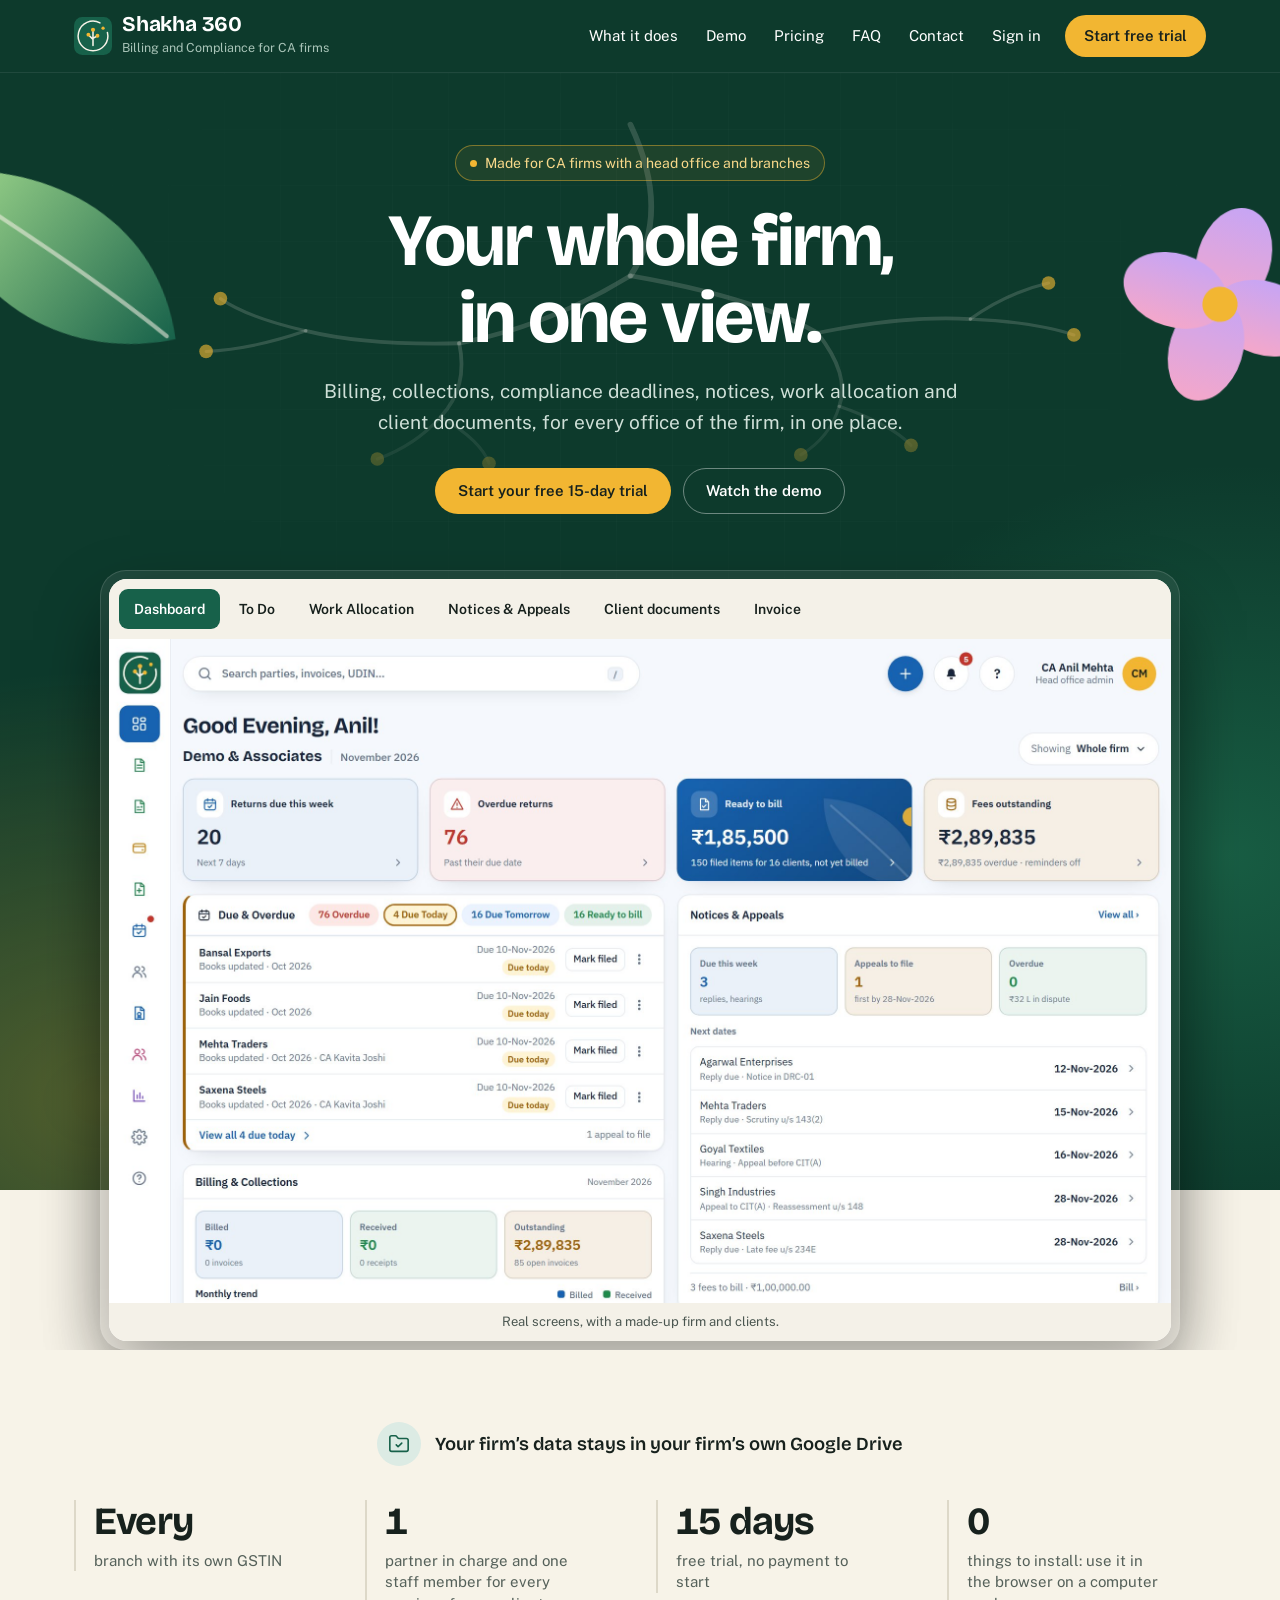
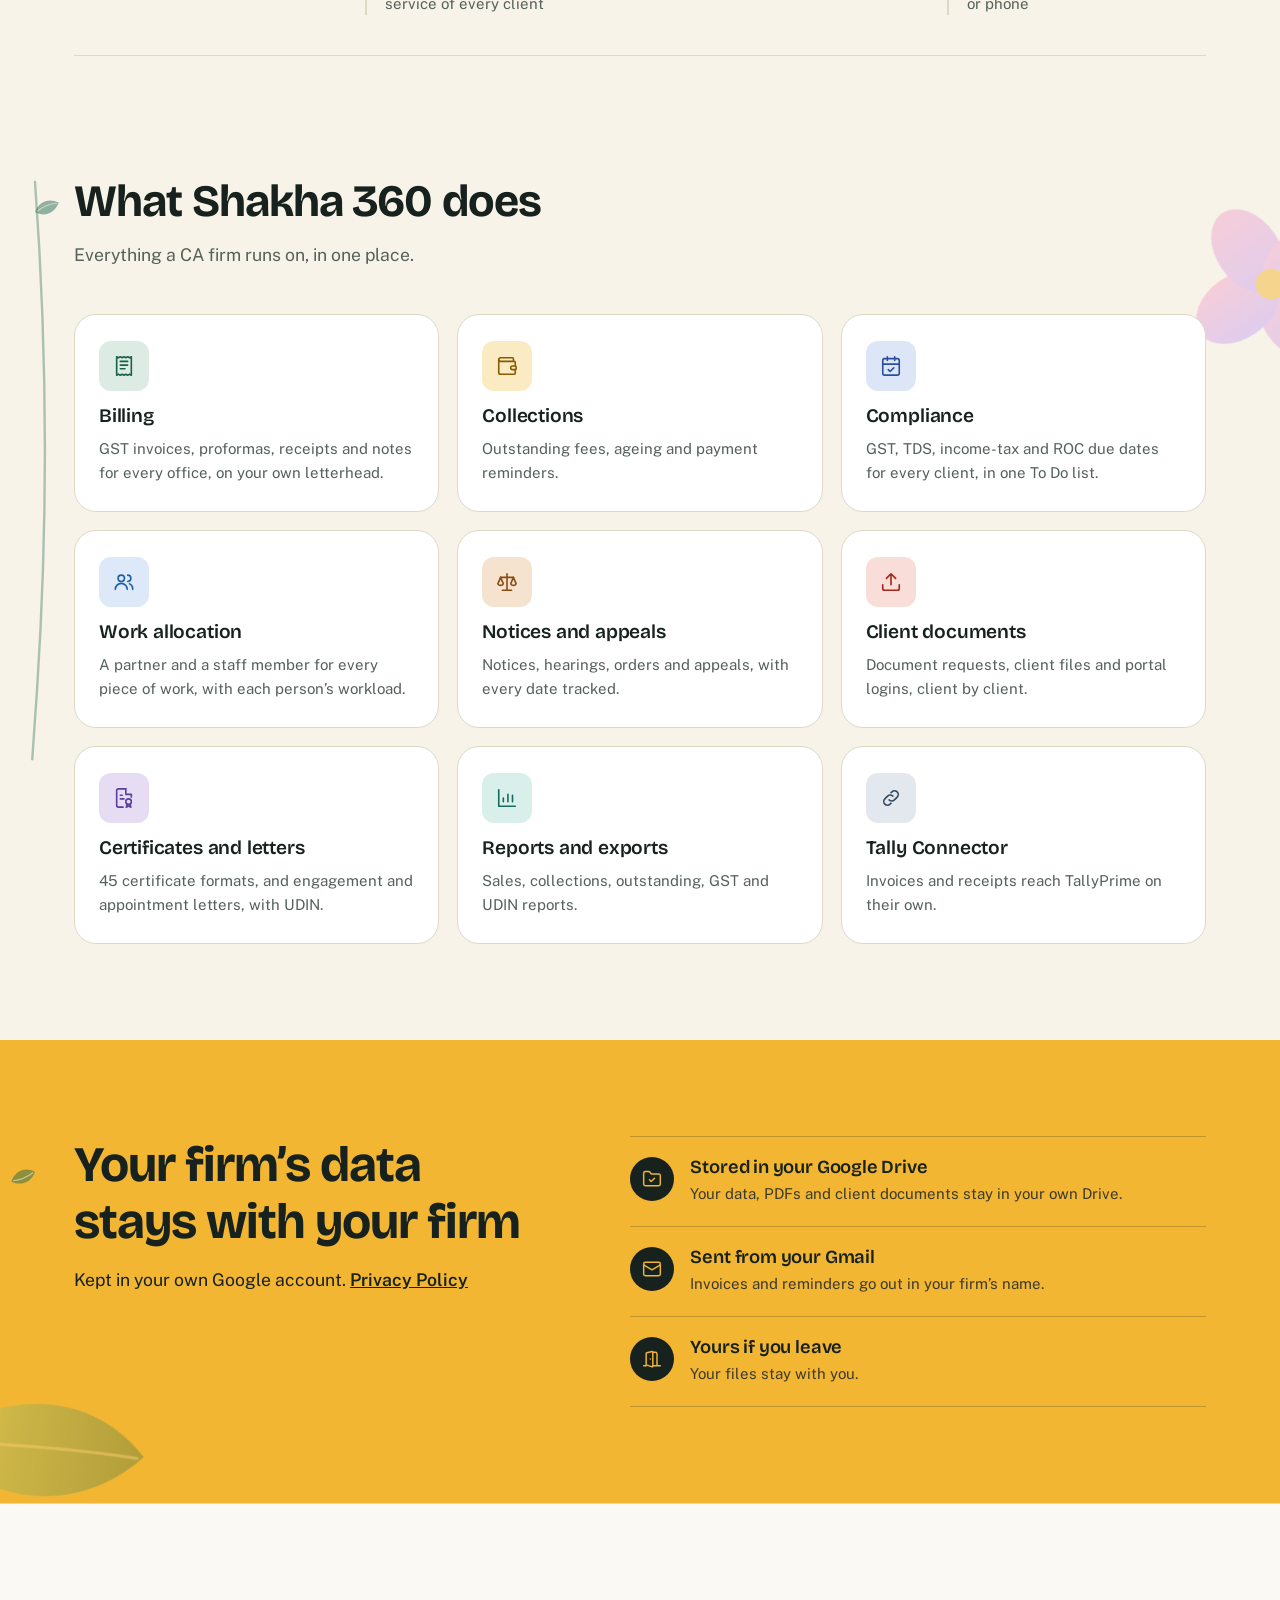
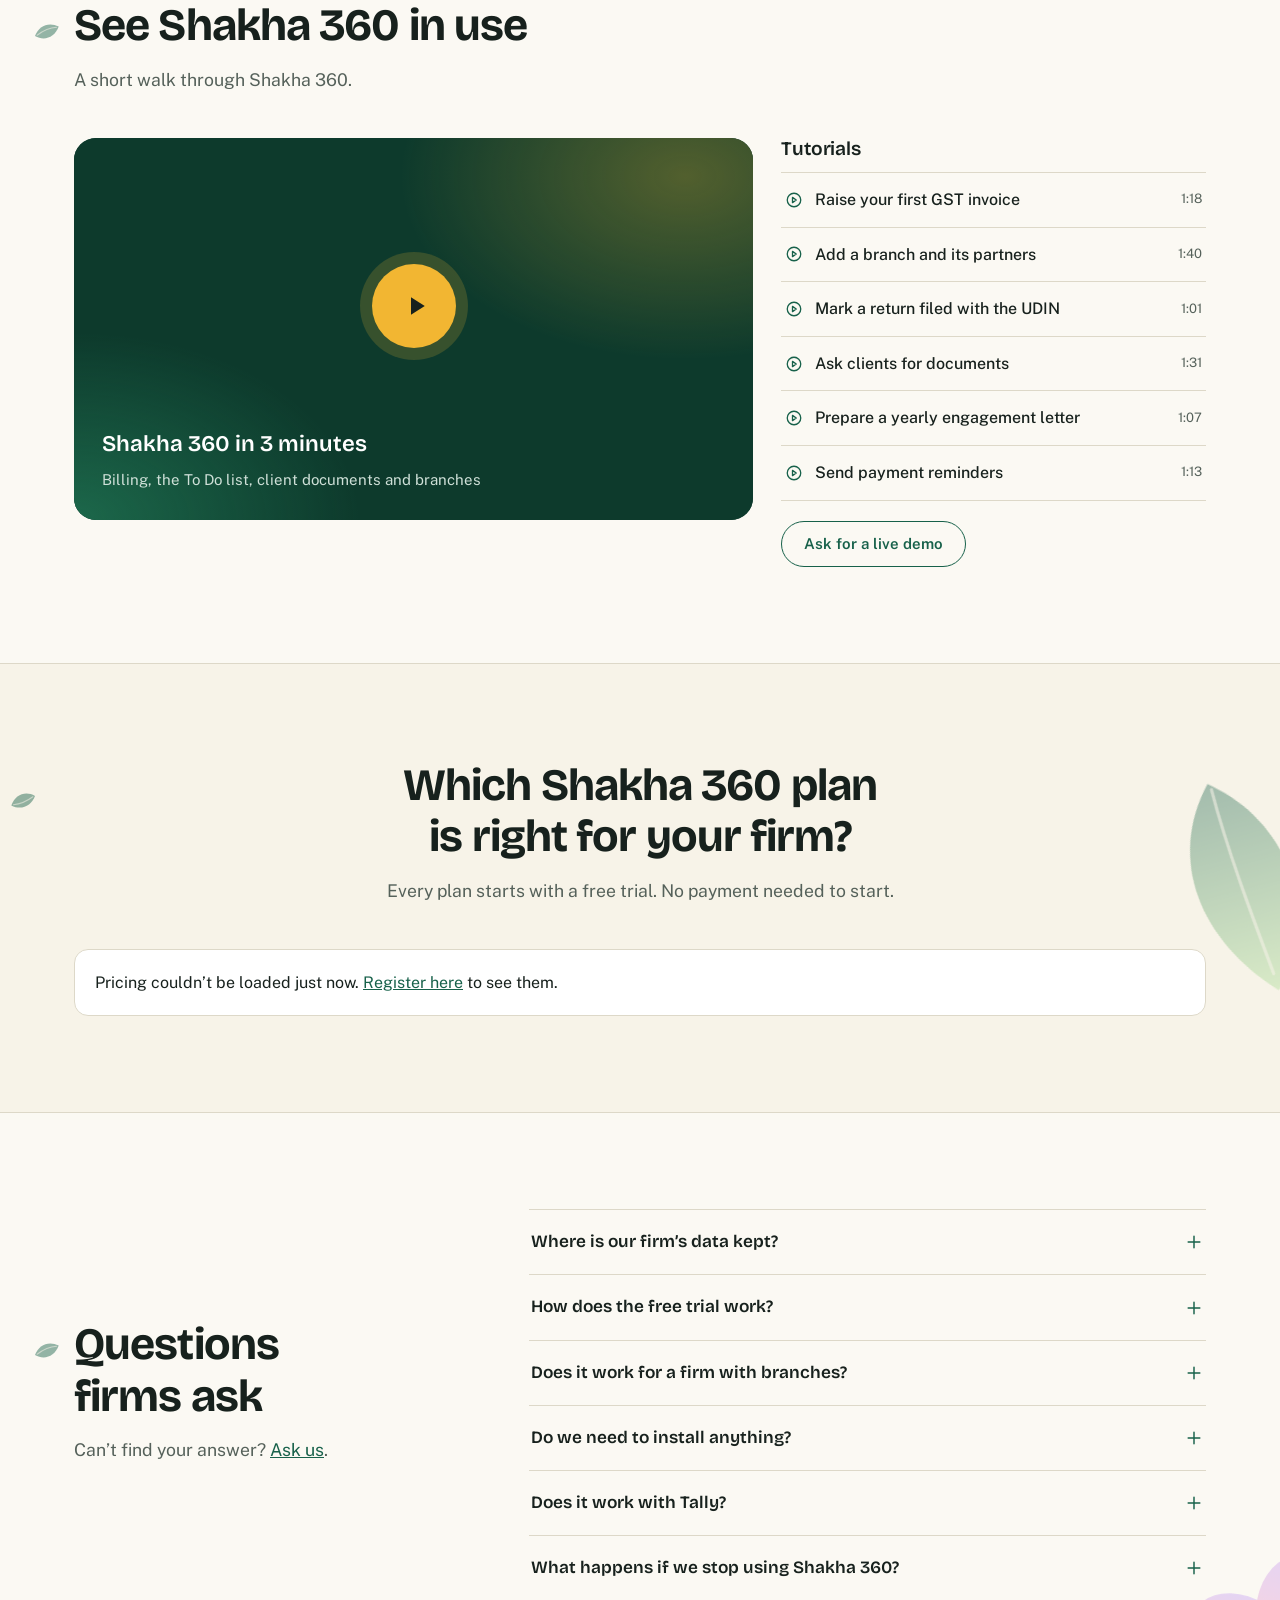
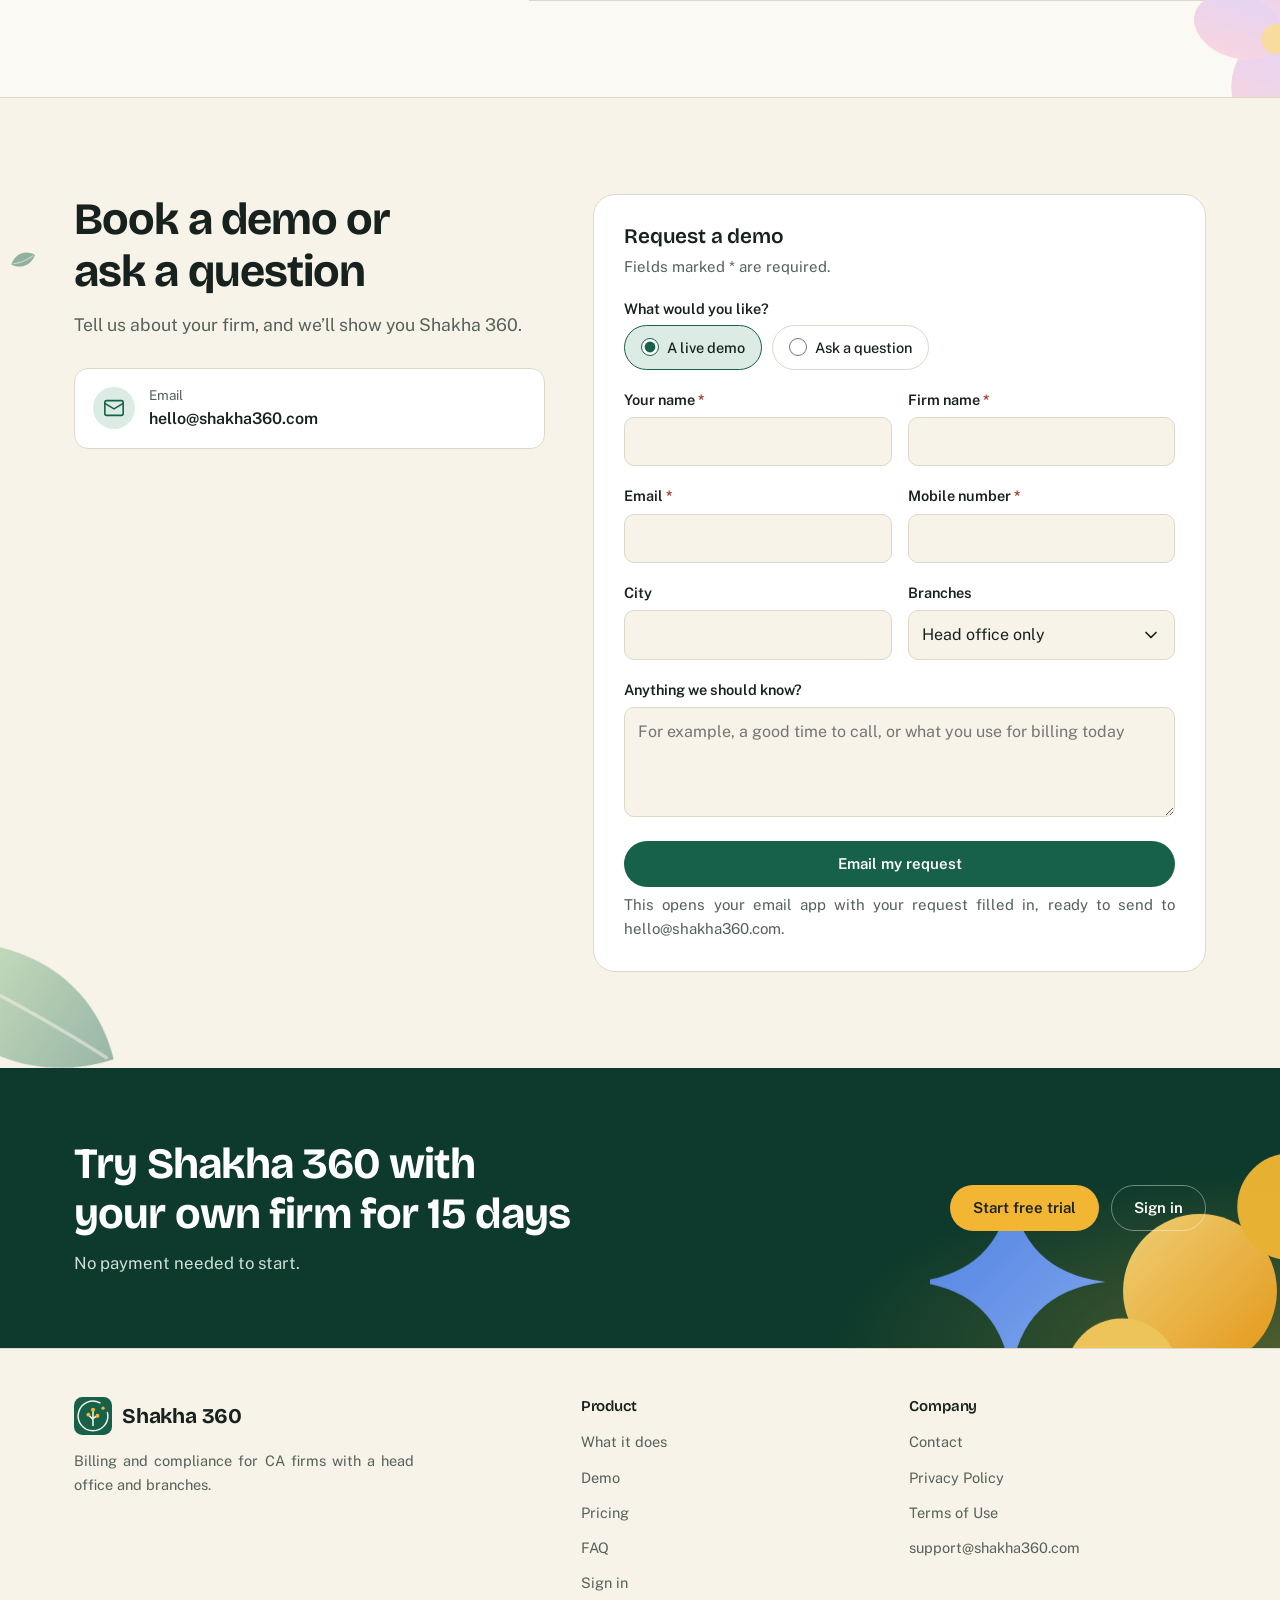
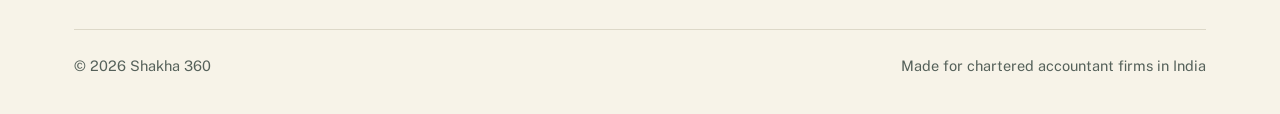
==== commit aa873701: "Add files via upload" ====
--- a/index.html
+++ b/index.html
@@ -6,8 +6,8 @@
 <meta name="theme-color" content="#0D3A2C">
 <meta property="og:type" content="website"><meta property="og:site_name" content="Shakha 360"><meta property="og:url" content="https://www.shakha360.com/">
 <meta property="og:title" content="Shakha 360 · Billing and Compliance for CA firms"><meta property="og:description" content="Billing, collections, compliance deadlines, notices, work allocation and client documents, for every office of a CA firm. Free trial.">
-<meta property="og:image" content="https://www.shakha360.com/shots/share.jpg"><meta property="og:image:width" content="1200"><meta property="og:image:height" content="630"><meta property="og:image:alt" content="Shakha 360: your whole firm, in one view, with the dashboard of the app">
-<meta name="twitter:card" content="summary_large_image"><meta name="twitter:image" content="https://www.shakha360.com/shots/share.jpg">
+<meta property="og:image" content="https://www.shakha360.com/shots/share.jpg?v=1043"><meta property="og:image:width" content="1200"><meta property="og:image:height" content="630"><meta property="og:image:alt" content="Shakha 360: your whole firm, in one view, with the dashboard of the app">
+<meta name="twitter:card" content="summary_large_image"><meta name="twitter:image" content="https://www.shakha360.com/shots/share.jpg?v=1043">
 <link rel="icon" href="shakha360-icon.svg" type="image/svg+xml">
 <link rel="preconnect" href="https://fonts.googleapis.com"><link rel="preconnect" href="https://fonts.gstatic.com" crossorigin>
 <link rel="stylesheet" href="https://fonts.googleapis.com/css2?family=Bricolage+Grotesque:opsz,wght@12..96,500..700&family=Public+Sans:wght@400;500;600;700&display=swap">
@@ -121,7 +121,7 @@
 <button type="button" role="tab" id="st3" aria-controls="shotPane" aria-selected="false" tabindex="-1" data-shot="notices" data-alt="Notices and Appeals: each client's notice with its reply date, hearing date, amount in dispute and the appeal still to file">Notices &amp; Appeals</button>
 <button type="button" role="tab" id="st4" aria-controls="shotPane" aria-selected="false" tabindex="-1" data-shot="docrequests" data-alt="Document Requests: a document list with clients ticked to receive it">Client documents</button>
 <button type="button" role="tab" id="st5" aria-controls="shotPane" aria-selected="false" tabindex="-1" data-shot="invoice" data-alt="An invoice with payments, follow-up notes and the letterhead">Invoice</button>
-</div><div class="shotPane" id="shotPane" role="tabpanel" aria-labelledby="st0"><img id="shotImg" src="shots/dashboard.jpg?v=1097b" width="2160" height="1350" alt="Dashboard: returns due, overdue returns, fees ready to bill and fees outstanding, for the whole firm"></div>
+</div><div class="shotPane" id="shotPane" role="tabpanel" aria-labelledby="st0"><img id="shotImg" src="shots/dashboard.jpg?v=1043" width="2160" height="1350" alt="Dashboard: returns due, overdue returns, fees ready to bill and fees outstanding, for the whole firm"></div>
 <p class="shotNote">Real screens, with a made-up firm and clients.</p></div></div>
 </div>
 </section>
@@ -282,7 +282,7 @@
  var tabs=[].slice.call(document.querySelectorAll('.shotTabs [role=tab]')),img=$('shotImg'),pane=$('shotPane');
  function pick(t,focus){tabs.forEach(function(x){var on=x===t;x.setAttribute('aria-selected',on);if(on)x.removeAttribute('tabindex');else x.setAttribute('tabindex','-1')});
   var small=window.matchMedia&&matchMedia('(max-width:700px)').matches&&['dashboard','todo','alloc','notices'].indexOf(t.dataset.shot)>=0;
-  img.src='shots/'+(small?'phone-':'')+t.dataset.shot+'.jpg?v=1097b';img.width=small?780:2160;img.height=small?1688:1350;img.alt=t.dataset.alt;pane.setAttribute('aria-labelledby',t.id);if(focus)t.focus()}
+  img.src='shots/'+(small?'phone-':'')+t.dataset.shot+'.jpg?v=1043';img.width=small?780:2160;img.height=small?1688:1350;img.alt=t.dataset.alt;pane.setAttribute('aria-labelledby',t.id);if(focus)t.focus()}
  pick(tabs[0]);tabs.forEach(function(t,i){t.addEventListener('click',function(){pick(t)});t.addEventListener('keydown',function(ev){var k=ev.key==='ArrowRight'?1:ev.key==='ArrowLeft'?-1:0;if(k){ev.preventDefault();pick(tabs[(i+k+tabs.length)%tabs.length],true)}})});
 
  /* demo video and tutorials: YouTube loads only after a click */
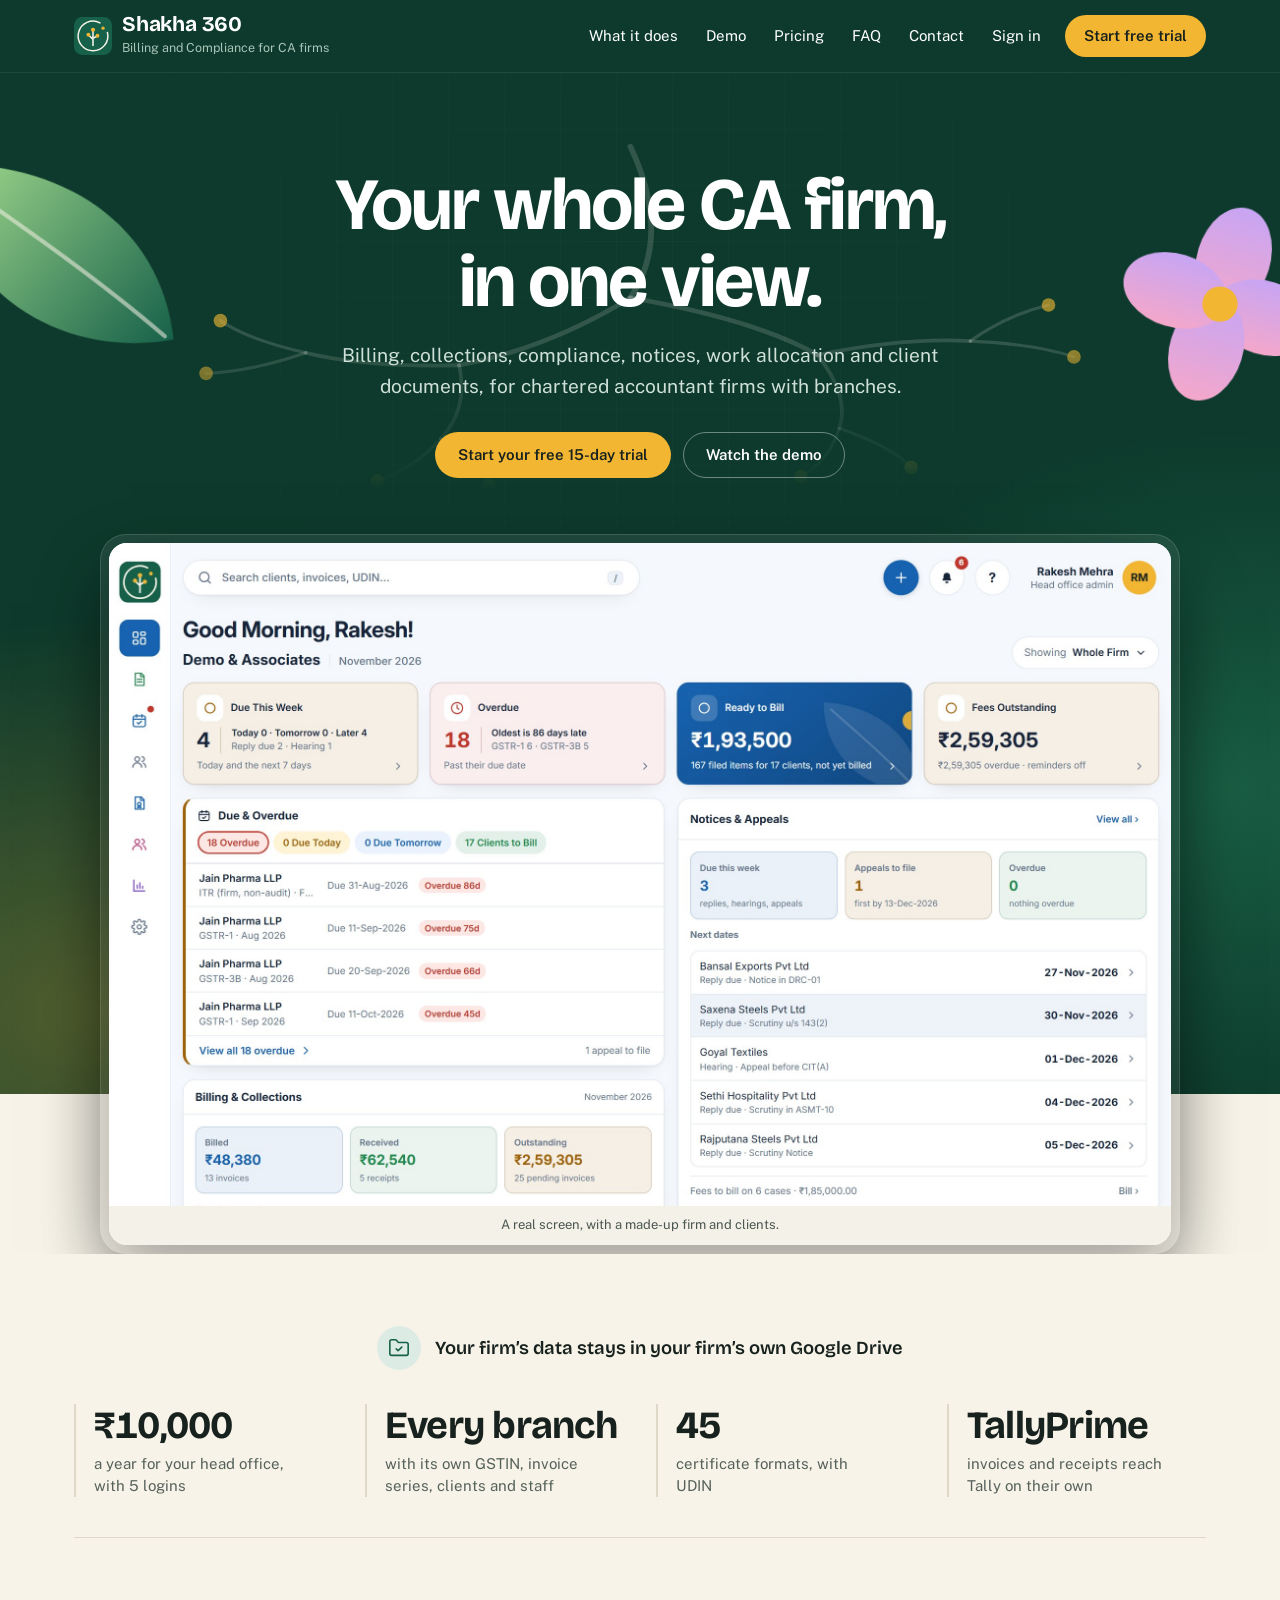
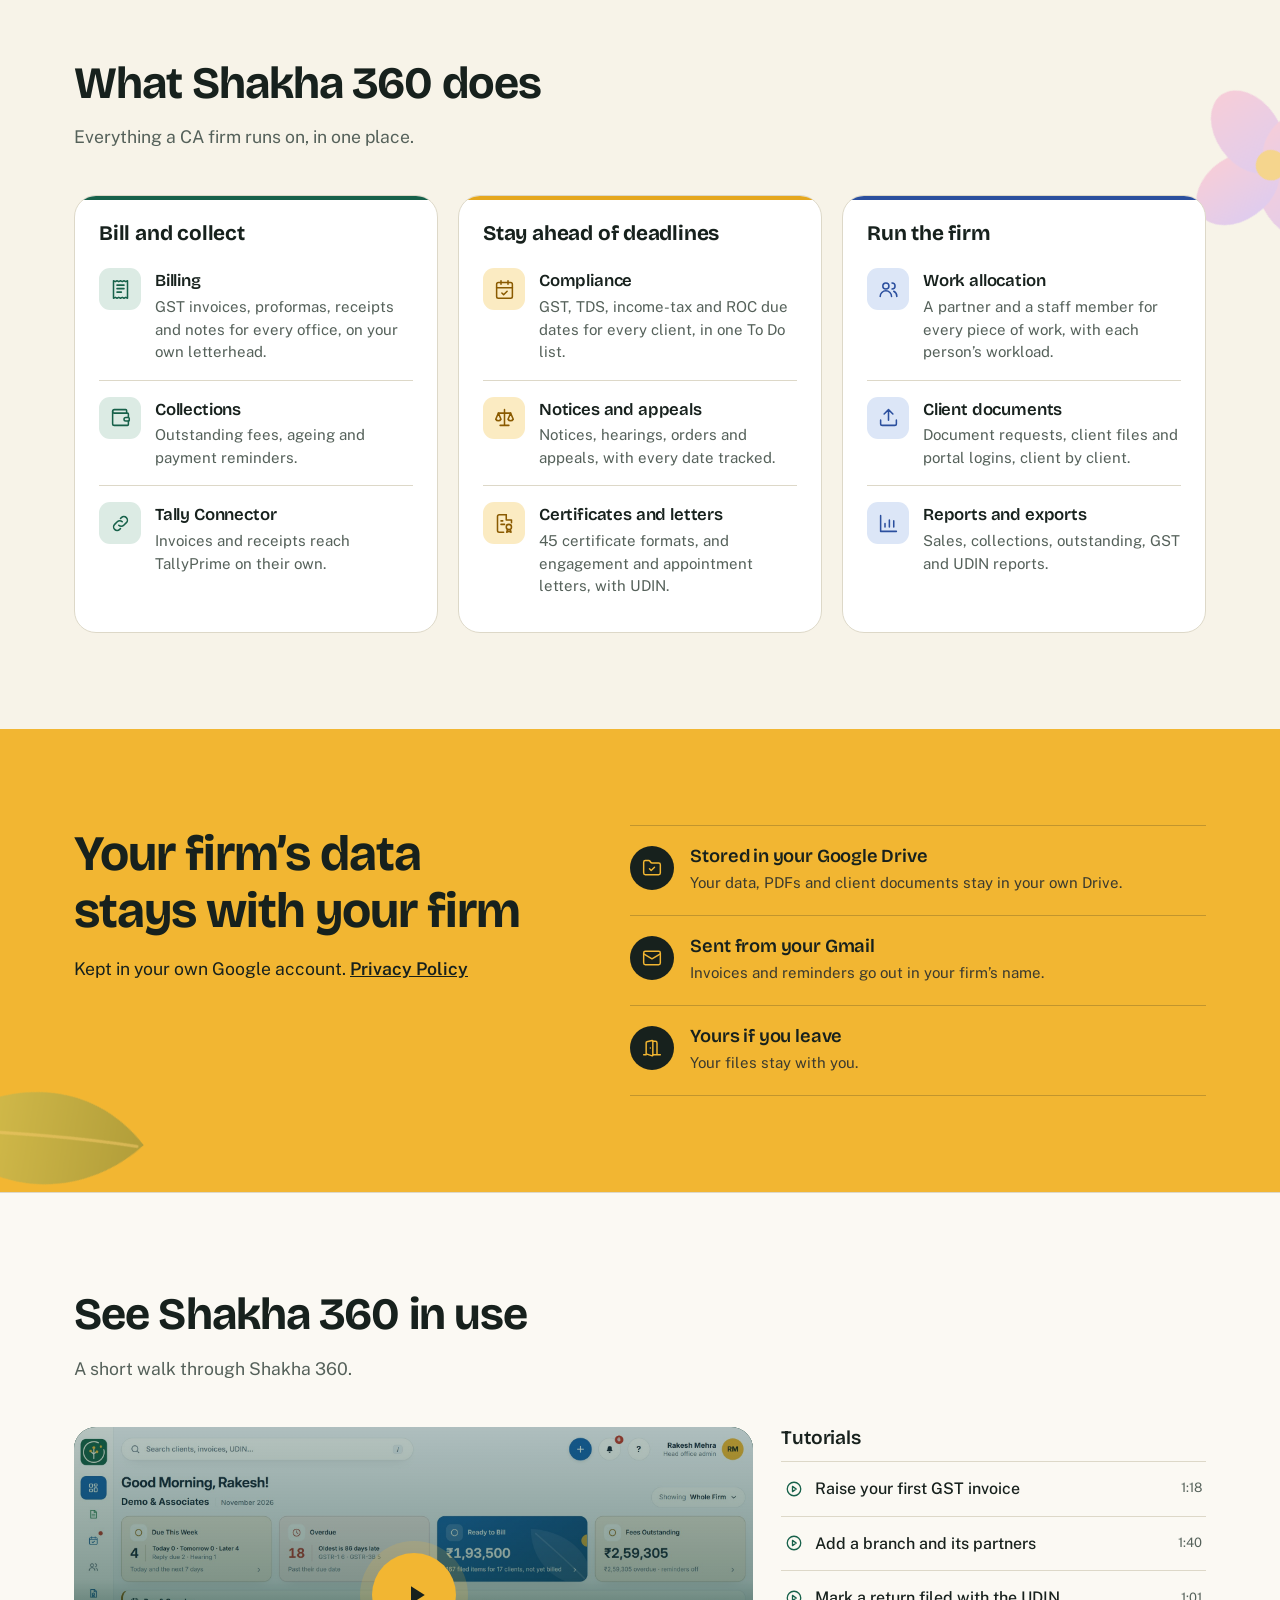
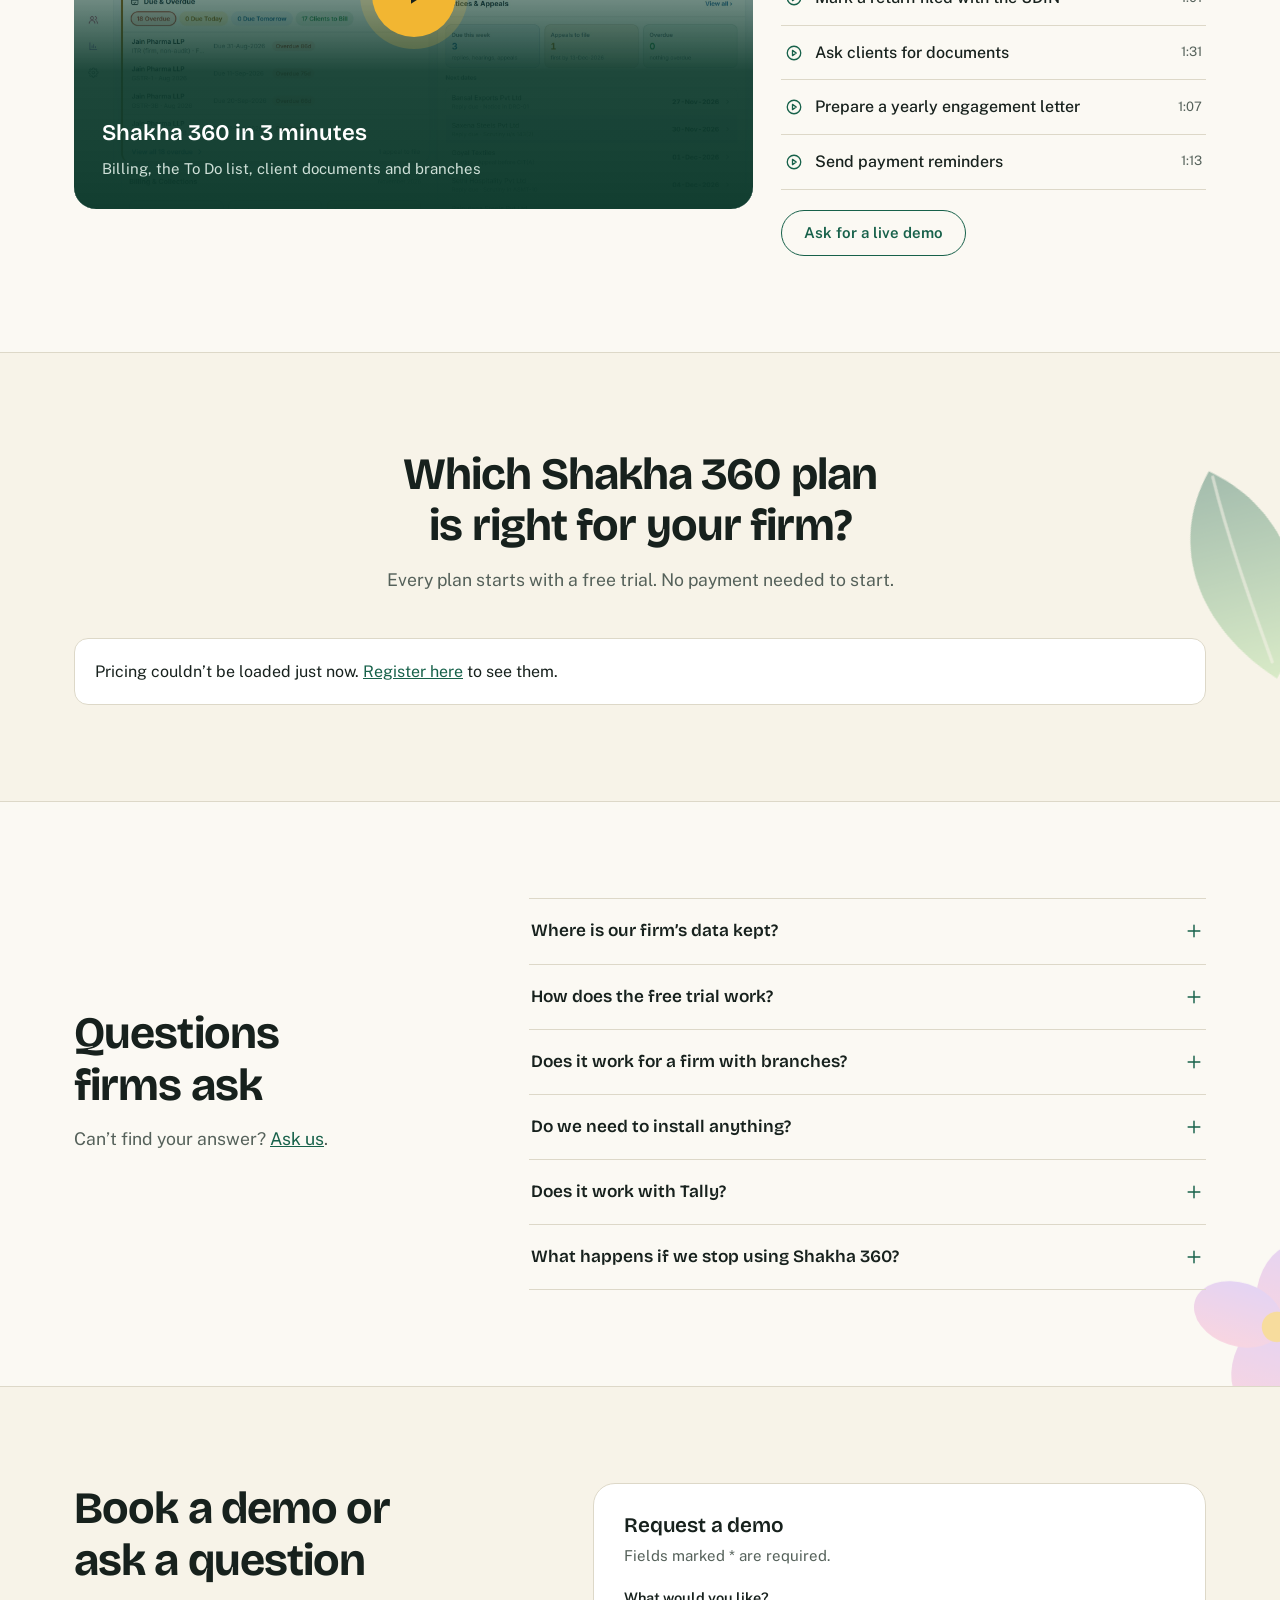
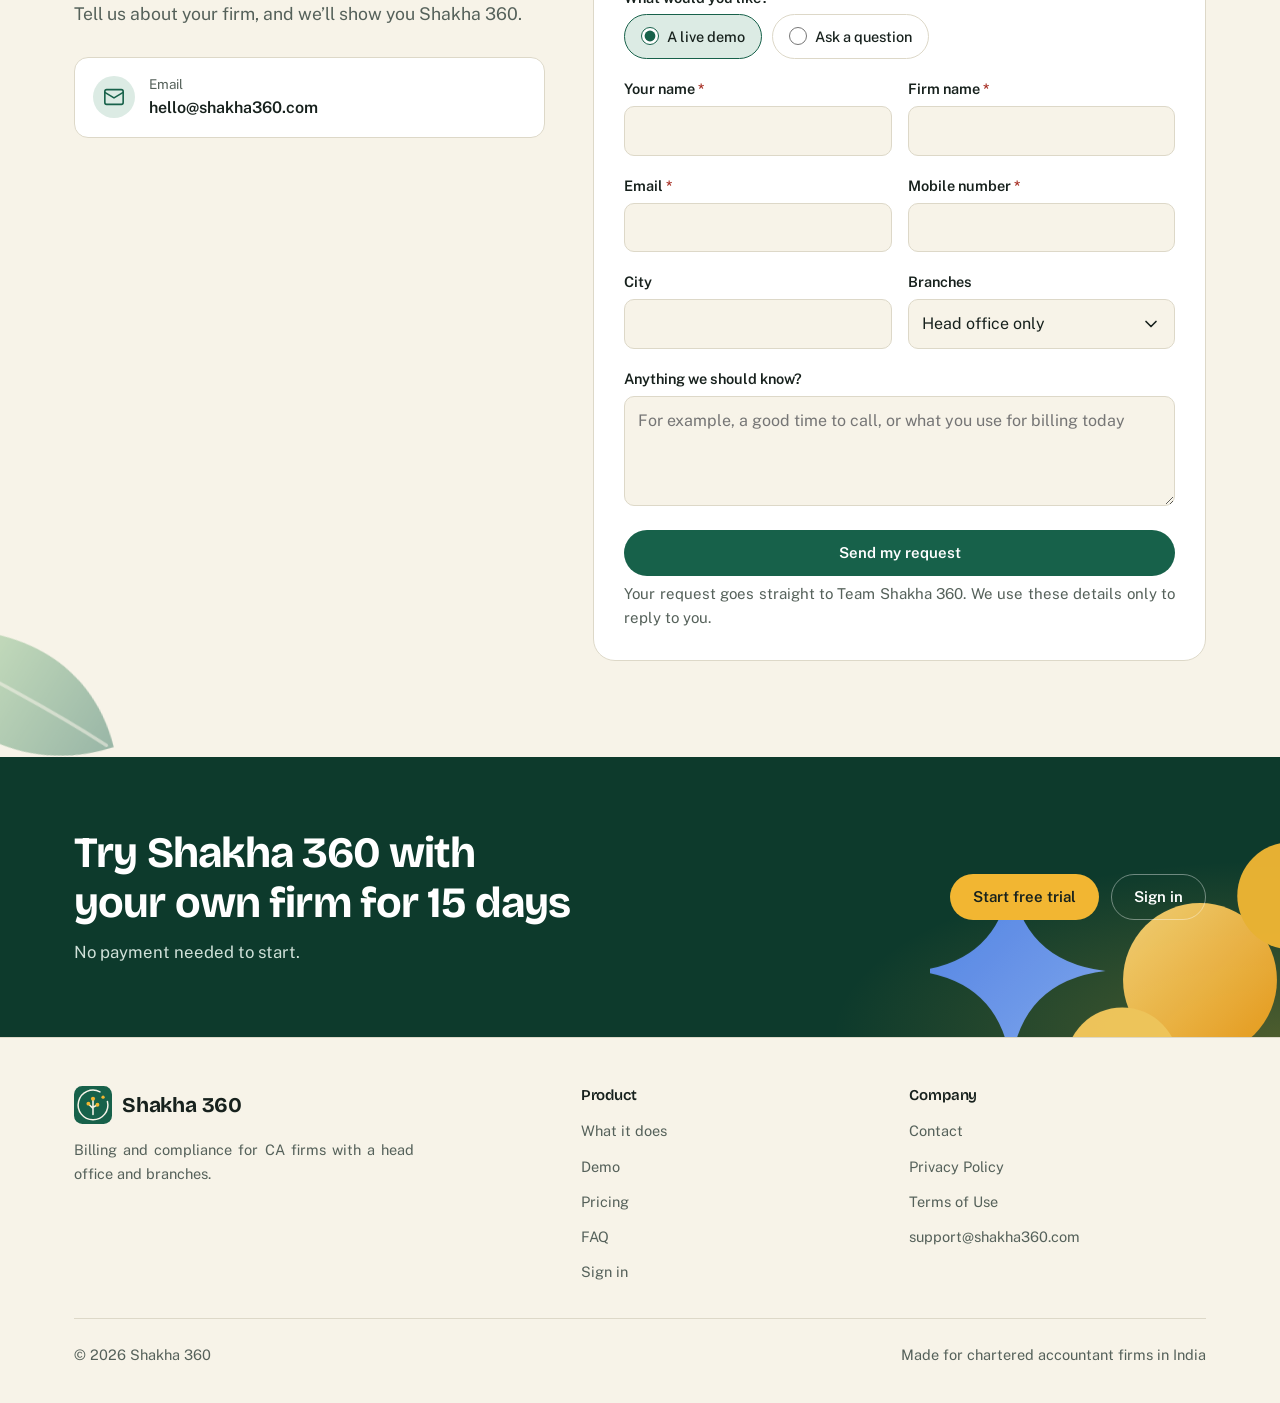
==== commit 2f1a7271: "Add files via upload" ====
--- a/index.html
+++ b/index.html
@@ -6,8 +6,8 @@
 <meta name="theme-color" content="#0D3A2C">
 <meta property="og:type" content="website"><meta property="og:site_name" content="Shakha 360"><meta property="og:url" content="https://www.shakha360.com/">
 <meta property="og:title" content="Shakha 360 · Billing and Compliance for CA firms"><meta property="og:description" content="Billing, collections, compliance deadlines, notices, work allocation and client documents, for every office of a CA firm. Free trial.">
-<meta property="og:image" content="https://www.shakha360.com/shots/share.jpg?v=1043"><meta property="og:image:width" content="1200"><meta property="og:image:height" content="630"><meta property="og:image:alt" content="Shakha 360: your whole firm, in one view, with the dashboard of the app">
-<meta name="twitter:card" content="summary_large_image"><meta name="twitter:image" content="https://www.shakha360.com/shots/share.jpg?v=1043">
+<meta property="og:image" content="https://www.shakha360.com/shots/share.jpg?v=1127"><meta property="og:image:width" content="1200"><meta property="og:image:height" content="630"><meta property="og:image:alt" content="Shakha 360: your whole firm, in one view, with the dashboard of the app">
+<meta name="twitter:card" content="summary_large_image"><meta name="twitter:image" content="https://www.shakha360.com/shots/share.jpg?v=1127">
 <link rel="icon" href="shakha360-icon.svg" type="image/svg+xml">
 <link rel="preconnect" href="https://fonts.googleapis.com"><link rel="preconnect" href="https://fonts.gstatic.com" crossorigin>
 <link rel="stylesheet" href="https://fonts.googleapis.com/css2?family=Bricolage+Grotesque:opsz,wght@12..96,500..700&family=Public+Sans:wght@400;500;600;700&display=swap">
@@ -17,18 +17,26 @@
 (function(d){try{if(!window.matchMedia||!matchMedia('(prefers-reduced-motion: reduce)').matches){d.documentElement.className+=' sx';
 setTimeout(function(){if(!window.sxReady)d.documentElement.classList.remove('sx')},3500)}}catch(e){}})(document);</script>
 <style>
-/* the screens viewer at the top */
+/* the one screen at the top: the dashboard only (27 Nov 2026, owner) */
 .shotBox{max-width:1120px;margin:0 auto;background:#fff;border-radius:18px;box-shadow:0 30px 70px rgba(0,0,0,.35);overflow:hidden}
-.shotTabs{display:flex;gap:4px;padding:10px;background:#F4F1E8;overflow-x:auto;scrollbar-width:thin}
-.shotTabs button{flex:none;border:0;background:transparent;color:#17211D;font:600 14px/1 var(--f-b);padding:11px 15px;border-radius:9px;cursor:pointer;min-height:40px}
-.shotTabs button[aria-selected=true]{background:#17614A;color:#fff}.shotTabs button:focus-visible{outline:3px solid #F2B632;outline-offset:1px}
 .shotPane img{display:block;width:100%;height:auto}.shotNote{text-align:center;color:#4A5650;background:#F4F1E8;font-size:13px;margin:0;padding:9px 12px}
-/* what it does: six cards with their own colours */
-.does{display:grid;grid-template-columns:repeat(3,1fr);gap:18px}
-.doesC{background:var(--card);border:1px solid var(--line);border-radius:var(--r-l);padding:26px 24px;display:flex;flex-direction:column;gap:10px}
-.doesC .modIc{width:50px;height:50px}.doesC h3{font-size:1.2rem;font-weight:600;margin-top:4px}.doesC p{color:var(--mu);font-size:15px}
-.c1 .modIc{background:#DCEBE4;color:#17614A}.c2 .modIc{background:#FBEBC2;color:#8A5A00}.c3 .modIc{background:#DCE6F7;color:#2B4F9E}.c4 .modIc{background:#F8DDD8;color:#A3271B}.c5 .modIc{background:#E6DDF5;color:#5B3E9E}.c6 .modIc{background:#D9EFE9;color:#136A5E}.c7 .modIc{background:#DDE9F8;color:#1F5FA8}.c8 .modIc{background:#F6E3CF;color:#8A4B12}.c9 .modIc{background:#E3E8EE;color:#34495E}
-@media(max-width:900px){.does{grid-template-columns:1fr 1fr}}@media(max-width:600px){.does{grid-template-columns:1fr}}
+/* what it does: three cards, one for each part of a CA firm's work (27 Nov 2026) */
+.does{display:grid;grid-template-columns:repeat(3,minmax(0,1fr));gap:20px;align-items:stretch}
+.doesC{background:var(--card);border:1px solid var(--line);border-radius:var(--r-l);padding:26px 24px 18px;display:flex;flex-direction:column;position:relative;overflow:hidden}
+.doesC::before{content:"";position:absolute;left:0;right:0;top:0;height:4px;background:var(--gc)}
+.c1{--gc:#17614A;--gs:#DCEBE4}.c2{--gc:#E5A71E;--gs:#FBEBC2}.c3{--gc:#2B4F9E;--gs:#DCE6F7}
+.doesC h3{font-size:1.3rem;font-weight:700;margin:0 0 6px}
+.doesC ul{list-style:none;margin:0;padding:0;display:flex;flex-direction:column}
+.doesC li{display:grid;grid-template-columns:auto minmax(0,1fr);gap:14px;padding:16px 0;border-top:1px solid var(--line)}
+.doesC li:first-child{border-top:0}
+.doesC .modIc{width:42px;height:42px;border-radius:11px;background:var(--gs);color:var(--gc)}
+.c2 .modIc{color:#8A5A00}
+.doesC .modIc .ico{width:21px;height:21px}
+.doesC h4{font:600 1.05rem/1.3 var(--f-d);margin:2px 0 4px}
+.doesC p{color:var(--mu);font-size:15px;line-height:1.5}
+@media (prefers-color-scheme:dark){.doesC .modIc{color:var(--gc)}.c2 .modIc{color:#8A5A00}.c3 .modIc{color:#2B4F9E}}
+@media(max-width:980px){.does{grid-template-columns:1fr}.doesC ul{display:grid;grid-template-columns:repeat(3,minmax(0,1fr));gap:0 24px}.doesC li{border-top:0}}
+@media(max-width:720px){.doesC ul{display:flex}.doesC li{border-top:1px solid var(--line)}.doesC li:first-child{border-top:0}}
 /* a picture with a few words beside it */
 .split{display:grid;grid-template-columns:minmax(0,5fr) minmax(0,7fr);gap:56px;align-items:center}.split.rev .splitText{order:2}
 .eyebrow{display:inline-block;background:#F2B632;color:#17211D;font:700 12px/1 var(--f-b);padding:6px 10px;border-radius:99px;margin-bottom:12px}
@@ -54,9 +62,45 @@
 #c_lines>div{display:flex;justify-content:space-between;gap:12px;padding:4px 0;font-size:15px}#c_lines b{font-weight:600;font-variant-numeric:tabular-nums}
 .cbox .ctot{align-items:center;border-top:1px solid var(--line);margin-top:8px;padding-top:12px}.cbox .ctot span{display:flex;flex-direction:column;gap:2px;font-weight:700;font-size:1.05rem}.cbox .ctot small{flex-basis:auto;font-weight:400;font-size:13px;color:var(--mu)}
 .cbox .ctot b{background:#F7CB4D;border-radius:999px;padding:8px 18px;font-size:1.5rem;font-variant-numeric:tabular-nums}
+.oneCard .ppts{grid-template-columns:1fr 1fr!important;gap:10px 20px!important;margin-top:20px!important;padding-top:20px;border-top:1px solid var(--line)}
+.oneBtns{display:flex;flex-wrap:wrap;gap:12px;margin-top:auto;padding-top:26px}
+.oneCard .pprice .amt{font-size:clamp(2.6rem,4.4vw,3.4rem);letter-spacing:-.03em}
+.one{align-items:stretch}
+.one .calc{display:flex;flex-direction:column}
+.one .calc .cbox{margin-top:auto}
+.calcSub{color:var(--mu);font-size:14.5px;margin:0 0 6px}
+.calc .crow{padding:13px 0}
+.calc .crow em{font-style:normal;font-weight:600;color:var(--link);font-size:14px;margin-top:2px}
+/* the firm, drawn as it grows: one tile for each office and billing firm, one dot for each login */
+.cviz{margin:16px 0;padding:16px;border:1px dashed var(--line);border-radius:14px;background:var(--card2)}
+.cvizH{display:flex;justify-content:space-between;align-items:baseline;gap:12px;font-size:13px;color:var(--mu);margin-bottom:12px}
+.cvizH b{font:600 15px/1.2 var(--f-d);color:var(--fg)}
+.cvizT{display:flex;flex-wrap:wrap;gap:8px;min-height:38px}
+.ctile{display:inline-flex;align-items:center;gap:7px;padding:8px 12px;border-radius:10px;font:600 13.5px/1 var(--f-b);animation:ctileIn .32s cubic-bezier(.3,1.5,.5,1) both}
+.ctile svg{width:15px;height:15px;fill:none;stroke:currentColor;stroke-width:2;stroke-linecap:round;stroke-linejoin:round}
+.ctile.ho{background:var(--g);color:#fff}
+.ctile.br{background:var(--y-soft);color:#6B4700}
+.ctile.bf{background:transparent;color:var(--link);box-shadow:inset 0 0 0 1.5px var(--link)}
+.ctile.more{background:transparent;color:var(--mu);padding-left:4px;padding-right:4px}
+.cvizL{display:flex;align-items:center;gap:12px;margin-top:14px;padding-top:12px;border-top:1px solid var(--line)}
+.cdots{display:flex;flex-wrap:wrap;gap:5px;flex:1;min-width:0}
+.cdots i{width:11px;height:11px;border-radius:50%;background:var(--link);animation:ctileIn .28s cubic-bezier(.3,1.5,.5,1) both}
+.cdots i.x{background:var(--y)}
+.cdots small{font-size:12.5px;color:var(--mu);line-height:11px}
+.cvizL b{flex:none;font:600 14px/1 var(--f-b);font-variant-numeric:tabular-nums}
+@keyframes ctileIn{from{opacity:0;scale:.6}to{opacity:1;scale:1}}
+@media (prefers-reduced-motion:reduce){.ctile,.cdots i{animation:none}}
+@media (prefers-color-scheme:dark){.ctile.br{background:#3A2E12;color:#F2C25C}}
+/* both amounts in the heading font, as in the draft */
+.oneCard .pprice .amt,.cbox .ctot b{font-family:var(--f-d);font-weight:700;letter-spacing:-.02em;font-variant-numeric:normal}
+.cbox .ctot b{font-size:1.75rem;line-height:1;padding:10px 20px;color:#17211D}
+.calc h3{font-size:1.3rem;margin:0 0 4px}
+.calc .crow b{font-weight:600}
+.cbox{margin-top:16px}
+@media(max-width:700px){.oneCard .ppts{grid-template-columns:1fr!important}.oneBtns .btn{width:100%}}
 .startBar{display:flex;align-items:center;justify-content:space-between;gap:20px 28px;flex-wrap:wrap;max-width:1080px;margin:24px auto 0;background:var(--card);border:1px solid var(--line);border-radius:var(--r-l);padding:22px 26px}
 .startBar h3{margin:0 0 8px;font-size:1.3rem}.startBar ul{list-style:none;margin:0;padding:0;display:flex;flex-wrap:wrap;gap:6px 22px;color:var(--mu)}.startBar li{display:flex;align-items:center;gap:8px}.startBar li .ic{width:18px;height:18px;flex:none}
-.sbBtns{display:flex;gap:12px;flex-wrap:wrap}.btn.line{background:transparent;color:#17614A;border:1.5px solid #17614A}.btn.line:hover{background:#EEF6EA}
+.sbBtns{display:flex;gap:12px;flex-wrap:wrap}.btn.line{background:transparent;color:#17614A;border:1.5px solid var(--link)}.btn.line:hover{background:var(--g-soft)}
 @media(max-width:700px){.oneCard .ppts{grid-template-columns:1fr}.sbBtns,.sbBtns .btn{width:100%;justify-content:center}}
 </style><script type="application/ld+json">
 {"@context":"https://schema.org","@graph":[
@@ -92,7 +136,7 @@
 <symbol id="i-team" viewBox="0 0 24 24"><circle cx="9" cy="8" r="3.5"/><path d="M2.5 20a6.5 6.5 0 0 1 13 0"/><path d="M16 4.5a3.5 3.5 0 0 1 0 7M18 14a6.5 6.5 0 0 1 3.5 6"/></symbol>
 <symbol id="i-scale" viewBox="0 0 24 24"><path d="M12 3v18M7 21h10M5 7h14"/><path d="m5 7-3 7a3.5 3.5 0 0 0 6 0zM19 7l-3 7a3.5 3.5 0 0 0 6 0z"/></symbol>
 <symbol id="i-link" viewBox="0 0 24 24"><path d="M10 14a4 4 0 0 0 5.7 0l3-3a4 4 0 0 0-5.7-5.7l-1 1"/><path d="M14 10a4 4 0 0 0-5.7 0l-3 3A4 4 0 0 0 11 18.7l1-1"/></symbol>
-<symbol id="i-plus" viewBox="0 0 24 24"><path d="M12 5v14M5 12h14"/></symbol>
+<symbol id="i-arrow" viewBox="0 0 24 24"><path d="M5 12h14M13 6l6 6-6 6"/></symbol><symbol id="i-plus" viewBox="0 0 24 24"><path d="M12 5v14M5 12h14"/></symbol>
 <symbol id="i-menu" viewBox="0 0 24 24"><path d="M4 7h16M4 12h16M4 17h16"/></symbol>
 <symbol id="i-playc" viewBox="0 0 24 24"><circle cx="12" cy="12" r="9"/><path d="m10 8.5 5 3.5-5 3.5z"/></symbol>
 <symbol id="i-logo" viewBox="0 0 512 512"><rect width="512" height="512" rx="112" fill="#17614A"/><path d="M450.1 207.6A200 200 0 1 1 349.9 79.4" fill="none" stroke="#F7F3E8" stroke-width="20" stroke-linecap="round"/><path d="M256 384V172M256 302L200 246M256 288L310 256" fill="none" stroke="#F7F3E8" stroke-width="21" stroke-linecap="round"/><circle cx="256" cy="172" r="28" fill="#F2B632"/><circle cx="194" cy="238" r="26" fill="#F2B632"/><circle cx="316" cy="252" r="26" fill="#F2B632"/><circle cx="391.5" cy="150.1" r="22" fill="#F2B632"/></symbol>
@@ -109,30 +153,24 @@
 <span class="shape sL" aria-hidden="true"></span><span class="shape sR" aria-hidden="true"></span>
 <div class="wrap">
 <div class="heroText">
-<span class="pill"><i aria-hidden="true"></i>Made for CA firms with a head office and branches</span>
-<h1 id="heroH"><span>Your whole firm,</span><span>in one view.</span></h1>
-<p>Billing, collections, compliance deadlines, notices, work allocation and client documents, for every office of the firm, in one place.</p>
+<h1 id="heroH"><span>Your whole CA firm,</span><span>in one view.</span></h1>
+<p>Billing, collections, compliance, notices, work allocation and client documents, for chartered accountant firms with branches.</p>
 <div class="heroCta"><a class="btn sun" href="app/?register=1" id="heroBtn" data-trial>Start your free 15-day trial</a><a class="btn onDark" href="#demo">Watch the demo</a></div></div>
 
-<div class="mockWrap"><div class="shotBox"><div class="shotTabs" role="tablist" aria-label="Screens of Shakha 360">
-<button type="button" role="tab" id="st0" aria-controls="shotPane" aria-selected="true" data-shot="dashboard" data-alt="Dashboard: returns due, overdue returns, fees ready to bill and fees outstanding, for the whole firm">Dashboard</button>
-<button type="button" role="tab" id="st1" aria-controls="shotPane" aria-selected="false" tabindex="-1" data-shot="todo" data-alt="To Do list of pending returns for each client, with due dates and status">To Do</button>
-<button type="button" role="tab" id="st2" aria-controls="shotPane" aria-selected="false" tabindex="-1" data-shot="alloc" data-alt="Work Allocation: the partners on the left, and one partner's clients with the partner and staff member for each service">Work Allocation</button>
-<button type="button" role="tab" id="st3" aria-controls="shotPane" aria-selected="false" tabindex="-1" data-shot="notices" data-alt="Notices and Appeals: each client's notice with its reply date, hearing date, amount in dispute and the appeal still to file">Notices &amp; Appeals</button>
-<button type="button" role="tab" id="st4" aria-controls="shotPane" aria-selected="false" tabindex="-1" data-shot="docrequests" data-alt="Document Requests: a document list with clients ticked to receive it">Client documents</button>
-<button type="button" role="tab" id="st5" aria-controls="shotPane" aria-selected="false" tabindex="-1" data-shot="invoice" data-alt="An invoice with payments, follow-up notes and the letterhead">Invoice</button>
-</div><div class="shotPane" id="shotPane" role="tabpanel" aria-labelledby="st0"><img id="shotImg" src="shots/dashboard.jpg?v=1043" width="2160" height="1350" alt="Dashboard: returns due, overdue returns, fees ready to bill and fees outstanding, for the whole firm"></div>
-<p class="shotNote">Real screens, with a made-up firm and clients.</p></div></div>
+<div class="mockWrap"><div class="shotBox"><div class="shotPane"><picture><source media="(max-width:700px)" srcset="shots/phone-dashboard.jpg?v=1043" width="780" height="1688"><img id="shotImg" src="shots/dashboard.jpg?v=1043" width="2160" height="1350" alt="The Shakha 360 dashboard: returns due, overdue returns, fees ready to bill and fees outstanding, for the whole firm"></picture></div>
+<p class="shotNote">A real screen, with a made-up firm and clients.</p></div></div>
+
+
 </div>
 </section>
 
 <section class="sec first" aria-label="Shakha 360 at a glance"><div class="wrap">
 <div class="facts">
 <div class="factLead"><span aria-hidden="true"><svg class="ico" style="width:28px;height:28px"><use href="#i-folder"/></svg></span><p>Your firm’s data stays in your firm’s own Google Drive</p></div>
-<div class="fact" id="brFact"><b>Every</b><span>branch with its own GSTIN</span></div>
-<div class="fact"><b>1</b><span>partner in charge and one staff member for every service of every client</span></div>
-<div class="fact"><b><span class="tD">15</span> days</b><span>free trial, no payment to start</span></div>
-<div class="fact"><b>0</b><span>things to install: use it in the browser on a computer or phone</span></div>
+<div class="fact"><b id="priceFact">₹10,000</b><span id="priceFactS">a year for your head office, with 5 logins</span></div>
+<div class="fact" id="brFact"><b>Every branch</b><span>with its own GSTIN, invoice series, clients and staff</span></div>
+<div class="fact"><b>45</b><span>certificate formats, with UDIN</span></div>
+<div class="fact"><b>TallyPrime</b><span>invoices and receipts reach Tally on their own</span></div>
 </div>
 </div></section>
 
@@ -164,15 +202,9 @@
 <section class="sec" id="does" aria-labelledby="doesH" style="padding-top:24px"><div class="wrap">
 <div class="secHead"><h2 id="doesH">What Shakha 360 does</h2><p>Everything a CA firm runs on, in one place.</p></div>
 <div class="does">
-<article class="doesC c1"><span class="modIc" aria-hidden="true"><svg class="ico"><use href="#i-bill"/></svg></span><h3>Billing</h3><p>GST invoices, proformas, receipts and notes for every office, on your own letterhead.</p></article>
-<article class="doesC c2"><span class="modIc" aria-hidden="true"><svg class="ico"><use href="#i-wallet"/></svg></span><h3>Collections</h3><p>Outstanding fees, ageing and payment reminders.</p></article>
-<article class="doesC c3"><span class="modIc" aria-hidden="true"><svg class="ico"><use href="#i-cal"/></svg></span><h3>Compliance</h3><p>GST, TDS, income-tax and ROC due dates for every client, in one To Do list.</p></article>
-<article class="doesC c7"><span class="modIc" aria-hidden="true"><svg class="ico"><use href="#i-team"/></svg></span><h3>Work allocation</h3><p>A partner and a staff member for every piece of work, with each person’s workload.</p></article>
-<article class="doesC c8"><span class="modIc" aria-hidden="true"><svg class="ico"><use href="#i-scale"/></svg></span><h3>Notices and appeals</h3><p>Notices, hearings, orders and appeals, with every date tracked.</p></article>
-<article class="doesC c4"><span class="modIc" aria-hidden="true"><svg class="ico"><use href="#i-upload"/></svg></span><h3>Client documents</h3><p>Document requests, client files and portal logins, client by client.</p></article>
-<article class="doesC c5"><span class="modIc" aria-hidden="true"><svg class="ico"><use href="#i-cert"/></svg></span><h3>Certificates and letters</h3><p>45 certificate formats, and engagement and appointment letters, with UDIN.</p></article>
-<article class="doesC c6"><span class="modIc" aria-hidden="true"><svg class="ico"><use href="#i-chart"/></svg></span><h3>Reports and exports</h3><p>Sales, collections, outstanding, GST and UDIN reports.</p></article>
-<article class="doesC c9"><span class="modIc" aria-hidden="true"><svg class="ico"><use href="#i-link"/></svg></span><h3>Tally Connector</h3><p>Invoices and receipts reach TallyPrime on their own.</p></article>
+<article class="doesC c1"><h3>Bill and collect</h3><ul><li><span class="modIc" aria-hidden="true"><svg class="ico"><use href="#i-bill"/></svg></span><div><h4>Billing</h4><p>GST invoices, proformas, receipts and notes for every office, on your own letterhead.</p></div></li><li><span class="modIc" aria-hidden="true"><svg class="ico"><use href="#i-wallet"/></svg></span><div><h4>Collections</h4><p>Outstanding fees, ageing and payment reminders.</p></div></li><li><span class="modIc" aria-hidden="true"><svg class="ico"><use href="#i-link"/></svg></span><div><h4>Tally Connector</h4><p>Invoices and receipts reach TallyPrime on their own.</p></div></li></ul></article>
+<article class="doesC c2"><h3>Stay ahead of deadlines</h3><ul><li><span class="modIc" aria-hidden="true"><svg class="ico"><use href="#i-cal"/></svg></span><div><h4>Compliance</h4><p>GST, TDS, income-tax and ROC due dates for every client, in one To Do list.</p></div></li><li><span class="modIc" aria-hidden="true"><svg class="ico"><use href="#i-scale"/></svg></span><div><h4>Notices and appeals</h4><p>Notices, hearings, orders and appeals, with every date tracked.</p></div></li><li><span class="modIc" aria-hidden="true"><svg class="ico"><use href="#i-cert"/></svg></span><div><h4>Certificates and letters</h4><p>45 certificate formats, and engagement and appointment letters, with UDIN.</p></div></li></ul></article>
+<article class="doesC c3"><h3>Run the firm</h3><ul><li><span class="modIc" aria-hidden="true"><svg class="ico"><use href="#i-team"/></svg></span><div><h4>Work allocation</h4><p>A partner and a staff member for every piece of work, with each person’s workload.</p></div></li><li><span class="modIc" aria-hidden="true"><svg class="ico"><use href="#i-upload"/></svg></span><div><h4>Client documents</h4><p>Document requests, client files and portal logins, client by client.</p></div></li><li><span class="modIc" aria-hidden="true"><svg class="ico"><use href="#i-chart"/></svg></span><div><h4>Reports and exports</h4><p>Sales, collections, outstanding, GST and UDIN reports.</p></div></li></ul></article>
 </div>
 </div></section>
 
@@ -235,8 +267,9 @@
 <div class="fld"><label for="cBr">Branches</label><select id="cBr" name="branches"><option>Head office only</option><option>1 to 2 branches</option><option>3 to 5 branches</option><option>More than 5 branches</option></select></div>
 </div>
 <div class="fld"><label for="cMsg">Anything we should know?</label><textarea id="cMsg" name="msg" placeholder="For example, a good time to call, or what you use for billing today"></textarea></div>
-<button class="btn" type="submit">Email my request</button>
-<p class="fNote">This opens your email app with your request filled in, ready to send to hello@shakha360.com.</p>
+<div class="vh" aria-hidden="true"><label for="cWeb">Leave this box empty</label><input id="cWeb" name="web" tabindex="-1" autocomplete="off"></div>
+<button class="btn" type="submit" id="cSend">Send my request</button>
+<p class="fNote">Your request goes straight to Team Shakha 360. We use these details only to reply to you.</p>
 <p class="fDone" id="cDone" role="status"></p>
 </form>
 </div></section>
@@ -278,13 +311,6 @@
  nav.addEventListener('click',function(ev){if(ev.target.closest('a')){nav.classList.remove('open');mb.setAttribute('aria-expanded','false')}});
  document.addEventListener('keydown',function(ev){if(ev.key==='Escape'&&nav.classList.contains('open')){nav.classList.remove('open');mb.setAttribute('aria-expanded','false');mb.focus()}});
 
- /* the screens viewer: changes only when someone chooses a tab; phones get the phone screens where there are any */
- var tabs=[].slice.call(document.querySelectorAll('.shotTabs [role=tab]')),img=$('shotImg'),pane=$('shotPane');
- function pick(t,focus){tabs.forEach(function(x){var on=x===t;x.setAttribute('aria-selected',on);if(on)x.removeAttribute('tabindex');else x.setAttribute('tabindex','-1')});
-  var small=window.matchMedia&&matchMedia('(max-width:700px)').matches&&['dashboard','todo','alloc','notices'].indexOf(t.dataset.shot)>=0;
-  img.src='shots/'+(small?'phone-':'')+t.dataset.shot+'.jpg?v=1043';img.width=small?780:2160;img.height=small?1688:1350;img.alt=t.dataset.alt;pane.setAttribute('aria-labelledby',t.id);if(focus)t.focus()}
- pick(tabs[0]);tabs.forEach(function(t,i){t.addEventListener('click',function(){pick(t)});t.addEventListener('keydown',function(ev){var k=ev.key==='ArrowRight'?1:ev.key==='ArrowLeft'?-1:0;if(k){ev.preventDefault();pick(tabs[(i+k+tabs.length)%tabs.length],true)}})});
-
  /* demo video and tutorials: YouTube loads only after a click */
  var yt=function(id){return 'https://www.youtube-nocookie.com/embed/'+encodeURIComponent(id)+'?autoplay=1&rel=0'};
  var v=$('video');
@@ -296,7 +322,8 @@
  /* WhatsApp contact, shown only when a number is set */
  if(WHATSAPP){var li=document.createElement('li');li.innerHTML='<a href="https://wa.me/'+encodeURIComponent(WHATSAPP)+'" target="_blank" rel="noopener"><span aria-hidden="true"><svg class="ico"><use href="#i-chat"/></svg></span><div><small>WhatsApp</small><b>Message us on WhatsApp</b></div></a>';$('reach').appendChild(li)}
 
- /* contact form: checks fields, then opens the visitor's email app */
+ /* contact form: checks the fields, then sends the request to Shakha 360, which emails it to the team (27 Nov 2026). If it can't be sent
+    (no connection, or a server from before this change), the visitor is offered their own email app, as before. */
  var f=$('cForm'),done=$('cDone');
  var rules={cName:['Enter your name.'],cFirm:['Enter your firm’s name.'],cMail:['Enter your email address.','Enter an email address like name@firm.com.'],cTel:['Enter your mobile number.','Enter a mobile number with at least 10 digits.']};
  function check(id){var el=$(id),m='';if(!el.value.trim())m=rules[id][0];else if(el.type==='email'&&!/^[^\s@]+@[^\s@]+\.[^\s@]+$/.test(el.value.trim()))m=rules[id][1];else if(el.type==='tel'&&(el.value.replace(/\D/g,'').length<10))m=rules[id][1];
@@ -306,8 +333,17 @@
   var bad=Object.keys(rules).filter(function(id){return !check(id)});if(bad.length){$(bad[0]).focus();return}
   var g=function(n){return (f.elements[n].value||'').trim()},want=f.querySelector('input[name=want]:checked').value;
   var body=['I would like '+want.toLowerCase()+'.','','Name: '+g('name'),'Firm: '+g('firm'),'Email: '+g('email'),'Mobile: '+g('phone'),'City: '+(g('city')||'-'),'Branches: '+g('branches'),'',g('msg')].join('\n');
-  location.href='mailto:'+CONTACT_EMAIL+'?subject='+encodeURIComponent((want==='A live demo'?'Demo request: ':'Question: ')+g('firm'))+'&body='+encodeURIComponent(body);
-  done.textContent='Your email app should open with the request ready. If it didn’t, email us at '+CONTACT_EMAIL+'.'});
+  var mailto='mailto:'+CONTACT_EMAIL+'?subject='+encodeURIComponent((want==='A live demo'?'Demo request: ':'Question: ')+g('firm'))+'&body='+encodeURIComponent(body);
+  var btn=$('cSend'),lbl=btn.textContent;btn.disabled=true;btn.textContent='Sending…';done.className='fDone';
+  var say=function(t,link){done.textContent=t;if(link){var a=document.createElement('a');a.href=mailto;a.textContent='Send it from your email app instead';done.appendChild(document.createTextNode(' '));done.appendChild(a)}};
+  var end=function(){btn.disabled=false;btn.textContent=lbl};
+  fetch(APP,{method:'POST',credentials:'omit',redirect:'follow',cache:'no-store',body:JSON.stringify({site:'enquiry',want:want==='A live demo'?'demo':'question',name:g('name'),firm:g('firm'),email:g('email'),phone:g('phone'),city:g('city'),branches:g('branches'),msg:g('msg'),web:g('web')})})
+   .then(function(r){if(!r.ok)throw new Error('HTTP '+r.status);return r.json()})
+   .then(function(j){end();if(j&&j.ok===true){var to=g('email');f.reset();$('cBr').dispatchEvent(new Event('change',{bubbles:true}));say('Thank you. Your request has reached Team Shakha 360. We will reply to '+to+'.');done.className='fDone ok';return}
+     /* a sentence of Shakha 360's own (a field to put right, or too many requests) is shown as it is; anything else offers the email app */
+     done.className='fDone bad';if(j&&j.ok===false&&j.error)say(j.error,/write to/.test(j.error));else say('This could not be sent just now.',true)})
+   .catch(function(){end();done.className='fDone bad';say('This could not be sent just now.',true)});
+});
  document.querySelectorAll('[data-demo]').forEach(function(a){a.addEventListener('click',function(){f.querySelector('input[value="A live demo"]').checked=true})});
 
  /* scroll motion: content rises into place as it enters the screen (skipped for reduced motion) */
@@ -326,17 +362,34 @@
   /* one plan (from 10.10.0): one card with everything in it, and a calculator for what a firm adds */
   if(P.one){var p=P.plans[0];document.querySelectorAll('.tD').forEach(function(s){s.textContent=P.trialDays});
    $('heroBtn').textContent=P.autoTrial?'Start your free '+P.trialDays+'-day trial':'Register your firm';
-   $('plansH').textContent='One plan. Add only what your firm needs.';note.innerHTML='&#8377;'+rs(p.price)+' a year for your head office, with '+p.logins+' logins. Add logins, branches or billing firms at any time and pay only for the months left in your year.';var offer=P.offer||F.map(function(f){return f.name});
-   var add=[['lg','Extra logins','For more partners and staff.',P.extraPrice,'each'],['br','Branches','Another office with its own GSTIN, invoice series, clients and staff. Comes with '+P.branchLogins+' logins.',P.branchPrice,'each'],['bf','Billing firms','Bill some work from another firm, such as a family firm, with its own totals.',P.bfPrice,'each']];
-   g.innerHTML='<div class="one"><div class="pcard oneCard"><div class="pname">'+e(p.name)+'</div><div class="pprice"><span class="amt">&#8377;'+rs(p.price)+'</span><span class="per"> / year</span></div>'+(p.disc?'<div class="pmrp"><s>&#8377;'+rs(p.mrp)+'</s> <span class="off">'+p.disc+'% off</span></div>':'')+
-    '<p class="oneFor">For your head office, with '+p.logins+' logins.</p><h3 class="oneH">What you get</h3><ul class="ppts">'+offer.map(function(x){return '<li>'+Y+'<span>'+e(x)+'</span></li>'}).join('')+'</ul></div>'+
-    '<div class="calc"><div class="calcH"><svg viewBox="0 0 24 24" aria-hidden="true"><rect x="4" y="2.5" width="16" height="19" rx="2.5"/><path d="M8 7h8M8 12h.01M12 12h.01M16 12h.01M8 16h.01M12 16h.01M16 16h.01"/></svg><div><h3>Fee calculator</h3><p>Set it to the size of your firm.</p></div></div>'+add.map(function(a){return '<div class="crow"><div><b>'+a[1]+'</b><span>'+e(a[2])+'</span><em>&#8377;'+rs(a[3])+' a year '+a[4]+'</em></div><div class="cstep" role="group" aria-label="'+a[1]+'"><button type="button" data-c="'+a[0]+'" data-d="-1" aria-label="One fewer">&minus;</button><output id="c_'+a[0]+'">0</output><button type="button" data-c="'+a[0]+'" data-d="1" aria-label="One more">+</button></div></div>'}).join('')+
-    '<div class="cbox" aria-live="polite"><div id="c_lines"></div><div class="ctot"><span>Total a year<small id="c_sum"></small></span><b id="c_tot">&#8377;'+rs(p.price)+'</b></div></div></div></div>'+
-    '<div class="startBar"><div><h3>'+(P.autoTrial?'Start with a free '+P.trialDays+'-day trial':'Register your firm')+'</h3><ul><li>'+Y+P.trialDays+' days, everything open</li><li>'+Y+'No payment now</li><li>'+Y+'Your data stays in your Google Drive</li></ul></div><div class="sbBtns"><a class="btn" href="app/?register=1">'+(P.autoTrial?'Start free trial':'Register your firm')+'</a><a class="btn line" id="c_buy" href="app/?register=1&buy=1">Subscribe now</a></div></div>';
-   var n={lg:0,br:0,bf:0},calc=function(){var t=p.price+n.lg*P.extraPrice+n.br*P.branchPrice+n.bf*P.bfPrice;$('c_tot').innerHTML='&#8377;'+rs(t);var ln=function(a,b){return '<div><span>'+a+'</span><b>&#8377;'+rs(b)+'</b></div>'};$('c_lines').innerHTML=ln('The plan, '+p.logins+' logins',p.price)+(n.lg?ln('Extra logins ('+n.lg+' &times; &#8377;'+rs(P.extraPrice)+')',n.lg*P.extraPrice):'')+(n.br?ln('Branches ('+n.br+' &times; &#8377;'+rs(P.branchPrice)+')',n.br*P.branchPrice):'')+(n.bf?ln('Billing firms ('+n.bf+' &times; &#8377;'+rs(P.bfPrice)+')',n.bf*P.bfPrice):'');Object.keys(n).forEach(function(k){$('c_'+k).textContent=n[k]});
-    var l=p.logins+n.lg+n.br*P.branchLogins;$('c_sum').textContent=l+' login'+(l===1?'':'s')+(n.br?', '+(n.br+1)+' offices':', head office')+(n.bf?', '+n.bf+' billing firm'+(n.bf===1?'':'s'):'');$('c_buy').href='app/?register=1&buy=1&calc='+n.lg+'-'+n.br+'-'+n.bf};
-   g.addEventListener('click',function(ev){var b=ev.target.closest('[data-c]');if(!b)return;var k=b.dataset.c;n[k]=Math.max(0,Math.min(50,n[k]+(+b.dataset.d)));calc()});calc();reveal('.oneCard,.calc,.startBar');
-   $('brFact').innerHTML='<b>Any</b><span>number of branches, each with its own GSTIN</span>';return}
+   $('plansH').textContent='One plan. Add only what your firm needs.';note.textContent='';note.hidden=true;var offer=P.offer||F.map(function(f){return f.name});
+   $('priceFact').innerHTML='&#8377;'+rs(p.price);$('priceFactS').textContent='a year for your head office, with '+p.logins+' logins';
+   /* 27 Nov 2026: the plan on the left with its price and the two buttons, the calculator on the right */
+   var add=[['lg','Extra logins','&#8377;'+rs(P.extraPrice)+' a year each','For more partners and staff.'],['br','Branches','&#8377;'+rs(P.branchPrice)+' a year each, with '+P.branchLogins+' logins','Another office with its own GSTIN, invoice series, clients and staff.'],['bf','Billing firms','&#8377;'+rs(P.bfPrice)+' a year each','Bill some work from another firm, such as a family firm.']];
+   var go=P.autoTrial?'Start free trial':'Register your firm';
+   g.innerHTML='<div class="one"><div class="pcard oneCard"><div class="pname">'+e(p.name)+'</div><div class="pprice"><span class="amt">&#8377;'+rs(p.price)+'</span><span class="per"> a year</span></div>'+(p.disc?'<div class="pmrp"><s>&#8377;'+rs(p.mrp)+'</s> <span class="off">'+p.disc+'% off</span></div>':'')+
+    '<p class="oneFor">For your head office, with '+p.logins+' logins.'+(P.autoTrial?' '+P.trialDays+' days free, no payment to start.':'')+'</p><ul class="ppts">'+offer.map(function(x){return '<li>'+Y+'<span>'+e(x)+'</span></li>'}).join('')+'</ul>'+
+    '<div class="oneBtns"><a class="btn sun" href="app/?register=1">'+go+'</a><a class="btn line" id="c_buy" href="app/?register=1&buy=1">Subscribe now</a></div></div>'+
+    '<div class="calc"><h3>Fee calculator</h3><p class="calcSub">Set it to the size of your firm.</p>'+add.map(function(a){return '<div class="crow"><div><b>'+a[1]+'</b><span>'+a[3]+'</span><em>'+a[2]+'</em></div><div class="cstep" role="group" aria-label="'+a[1]+'"><button type="button" data-c="'+a[0]+'" data-d="-1" aria-label="One fewer">&minus;</button><output id="c_'+a[0]+'">0</output><button type="button" data-c="'+a[0]+'" data-d="1" aria-label="One more">+</button></div></div>'}).join('')+
+    '<div class="cviz" aria-hidden="true"><div class="cvizH"><b>Your firm at this size</b><span id="c_off"></span></div><div class="cvizT" id="c_tiles"></div><div class="cvizL"><div class="cdots" id="c_dots"></div><b id="c_lgn"></b></div></div>'+
+    '<div class="cbox" aria-live="polite"><div id="c_lines"></div><div class="ctot"><span>Total a year<small id="c_sum"></small></span><b id="c_tot">&#8377;'+rs(p.price)+'</b></div></div></div></div>';
+   var I_HO='<svg viewBox="0 0 24 24" aria-hidden="true"><path d="M4 21V5a1 1 0 0 1 1-1h9a1 1 0 0 1 1 1v16M15 10h4a1 1 0 0 1 1 1v10M2 21h20M8 8h3M8 12h3M8 16h3"/></svg>',I_BF='<svg viewBox="0 0 24 24" aria-hidden="true"><path d="M6 3h9l4 4v14H6zM14 3v5h5M9 13h6M9 17h4"/></svg>';
+   var was={lg:-1,br:-1,bf:-1};
+   var n={lg:0,br:0,bf:0},calc=function(){var t=p.price+n.lg*P.extraPrice+n.br*P.branchPrice+n.bf*P.bfPrice;$('c_tot').innerHTML='&#8377;'+rs(t);var ln=function(a,b){return '<div><span>'+a+'</span><b>&#8377;'+rs(b)+'</b></div>'};
+    $('c_lines').innerHTML=ln('The plan, '+p.logins+' logins',p.price)+(n.lg?ln('Extra logins ('+n.lg+' &times; &#8377;'+rs(P.extraPrice)+')',n.lg*P.extraPrice):'')+(n.br?ln('Branches ('+n.br+' &times; &#8377;'+rs(P.branchPrice)+')',n.br*P.branchPrice):'')+(n.bf?ln('Billing firms ('+n.bf+' &times; &#8377;'+rs(P.bfPrice)+')',n.bf*P.bfPrice):'');
+    Object.keys(n).forEach(function(k){$('c_'+k).textContent=n[k]});
+    var l=p.logins+n.lg+n.br*P.branchLogins;$('c_sum').textContent=l+' login'+(l===1?'':'s')+(n.br?', '+(n.br+1)+' offices':', head office')+(n.bf?', '+n.bf+' billing firm'+(n.bf===1?'':'s'):'');$('c_buy').href='app/?register=1&buy=1&calc='+n.lg+'-'+n.br+'-'+n.bf;
+    /* the picture: only what was just added pops in; the rest stays still */
+    var still=' style="animation:none"',tiles='<span class="ctile ho"'+still+'>'+I_HO+'Head office</span>',i,MAXT=4;
+    for(i=1;i<=Math.min(n.br,MAXT);i++)tiles+='<span class="ctile br"'+(i>was.br&&was.br>=0?'':still)+'>'+I_HO+'Branch '+i+'</span>';
+    if(n.br>MAXT)tiles+='<span class="ctile more"'+still+'>+'+(n.br-MAXT)+' more</span>';
+    for(i=1;i<=Math.min(n.bf,2);i++)tiles+='<span class="ctile bf"'+(i>was.bf&&was.bf>=0?'':still)+'>'+I_BF+'Billing firm '+i+'</span>';
+    if(n.bf>2)tiles+='<span class="ctile more"'+still+'>+'+(n.bf-2)+' more</span>';
+    $('c_tiles').innerHTML=tiles;$('c_off').textContent=(n.br+1)+' office'+(n.br?'s':'')+(n.bf?' \u00b7 '+n.bf+' billing firm'+(n.bf===1?'':'s'):'');
+    var wl=was.lg<0?l:p.logins+was.lg+was.br*P.branchLogins,dots='',MAXD=36;for(i=1;i<=Math.min(l,MAXD);i++)dots+='<i'+(i>p.logins?' class="x"':'')+(i>wl?'':still)+'></i>';
+    if(l>MAXD)dots+='<small>+'+(l-MAXD)+'</small>';$('c_dots').innerHTML=dots;$('c_lgn').textContent=l+' logins';was={lg:n.lg,br:n.br,bf:n.bf}};
+   g.addEventListener('click',function(ev){var b=ev.target.closest('[data-c]');if(!b)return;var k=b.dataset.c;n[k]=Math.max(0,Math.min(50,n[k]+(+b.dataset.d)));calc()});calc();reveal('.oneCard,.calc');
+   return}
   note.innerHTML=e(P.autoTrial?'Every plan starts with a free '+P.trialDays+'-day trial. No payment needed to start.':'Register and choose a plan; your free '+P.trialDays+'-day trial starts once your firm is approved.')+'<span class="noteX">Logins cover partners, staff and branches. Each partner has their own.</span>'+(P.extraPrice?'<span class="noteX">Extra logins on any plan: ₹'+rs(P.extraPrice)+' a year each.</span>':'');
   var till=P.offerTill&&/^\d{4}-\d{2}-\d{2}$/.test(P.offerTill)?new Date(P.offerTill+'T00:00:00').toLocaleDateString('en-IN',{day:'numeric',month:'short',year:'numeric'}):'';
   document.querySelectorAll('.tD').forEach(function(s){s.textContent=P.trialDays});
@@ -364,5 +417,5 @@
 </script>
 <script src="js/gsap.min.js" defer></script>
 <script src="js/ScrollTrigger.min.js" defer></script>
-<script src="js/anim.js" defer></script>
+<script src="js/anim.js?v=1127" defer></script>
 </body></html>
--- a/style.css
+++ b/style.css
@@ -213,7 +213,7 @@
 .video{position:relative;aspect-ratio:16/9;border-radius:var(--r-l);overflow:hidden;background:var(--g-deep);color:#fff}
 .video iframe{position:absolute;inset:0;width:100%;height:100%;border:0}
 .poster{position:absolute;inset:0;display:flex;flex-direction:column;align-items:flex-start;justify-content:flex-end;gap:10px;padding:28px;border:0;width:100%;text-align:left;color:#fff;font:inherit;cursor:pointer;
-  background:radial-gradient(70% 80% at 90% 10%,rgba(242,182,50,.3),transparent 60%),radial-gradient(60% 70% at 0% 100%,rgba(46,160,112,.45),transparent 70%),var(--g-deep)}
+  background:linear-gradient(180deg,rgba(13,58,44,.3) 0%,rgba(13,58,44,.5) 40%,rgba(13,58,44,.93) 64%,rgba(13,58,44,.98) 100%),url(shots/dashboard.jpg?v=1043) center top/cover no-repeat,var(--g-deep)}
 .poster.static{cursor:default}
 .play{position:absolute;left:50%;top:44%;transform:translate(-50%,-50%);width:84px;height:84px;border-radius:50%;background:var(--y);color:#17211D;display:grid;place-items:center;box-shadow:0 0 0 12px rgba(242,182,50,.18);transition:transform .2s}
 .poster:not(.static):hover .play{transform:translate(-50%,-50%) scale(1.06)}
@@ -301,6 +301,7 @@
 .fNote{margin-top:12px;font-size:13.5px;color:var(--mu)}
 .fDone{margin-top:14px;padding:12px 14px;border-radius:10px;background:var(--ok-bg);color:var(--ok);font-size:14.5px}
 .fDone:empty{display:none}
+.fDone.bad{background:var(--warn-bg);color:var(--fg)}.fDone a{color:var(--link);font-weight:600}
 @media(max-width:860px){.contact{grid-template-columns:1fr}}
 @media(max-width:560px){.fRow{grid-template-columns:1fr}.form{padding:22px 18px}}
 
@@ -319,7 +320,8 @@
 .foot h4{font:600 15px var(--f-b);color:var(--fg);margin-bottom:12px}
 .foot ul{list-style:none;margin:0;padding:0;display:flex;flex-direction:column;gap:6px}
 .foot ul a{color:var(--mu);text-decoration:none;display:inline-block;padding:3px 0}
-.foot ul a:hover{color:var(--link);text-decoration:underline}
+.foot ul a{border-radius:8px;transition:color .15s,background-color .15s;margin-left:-8px;padding:3px 8px}
+.foot ul a:hover,.foot ul a:focus-visible{color:var(--link);background:var(--g-soft);text-decoration:none}
 .foot .copy{grid-column:1/-1;padding-top:24px;border-top:1px solid var(--line);display:flex;flex-wrap:wrap;justify-content:space-between;gap:10px}
 .foot p{margin-top:14px;max-width:340px}
 @media(max-width:700px){.foot .wrap{grid-template-columns:1fr 1fr}.foot .wrap>div:first-child{grid-column:1/-1}}
@@ -338,6 +340,8 @@
 /* Justified paragraphs */
 .heroText>p,.secHead p,.mod>p,.mod li,.flow p,.band .lead,.own p,.whyC p,.faq .ans p,.end p,.steps li,.pdesc,.foot p,.form>p,.fNote,.doc p,.doc li{text-align:justify;hyphens:auto;-webkit-hyphens:auto}
 .heroText>p{text-align-last:center}
+/* 27 Nov 2026: on a phone the column is too narrow for justified text (wide gaps open between words), so it is left-aligned there */
+@media(max-width:700px){.heroText>p,.secHead p,.mod>p,.mod li,.flow p,.band .lead,.own p,.whyC p,.faq .ans p,.end p,.steps li,.pdesc,.foot p,.form>p,.fNote,.doc p,.doc li{text-align:left;hyphens:manual;-webkit-hyphens:manual}.heroText>p{text-align:center}}
 /* centred headings keep their text centred and unhyphenated, one idea per line */
 .secHead.c p{text-align:center;hyphens:manual;-webkit-hyphens:manual;max-width:560px;margin-left:auto;margin-right:auto}
 #plans .secHead.c{max-width:820px}#plans .secHead.c p{max-width:none;text-wrap:balance}#plans .secHead.c p .noteX{font-size:1rem}
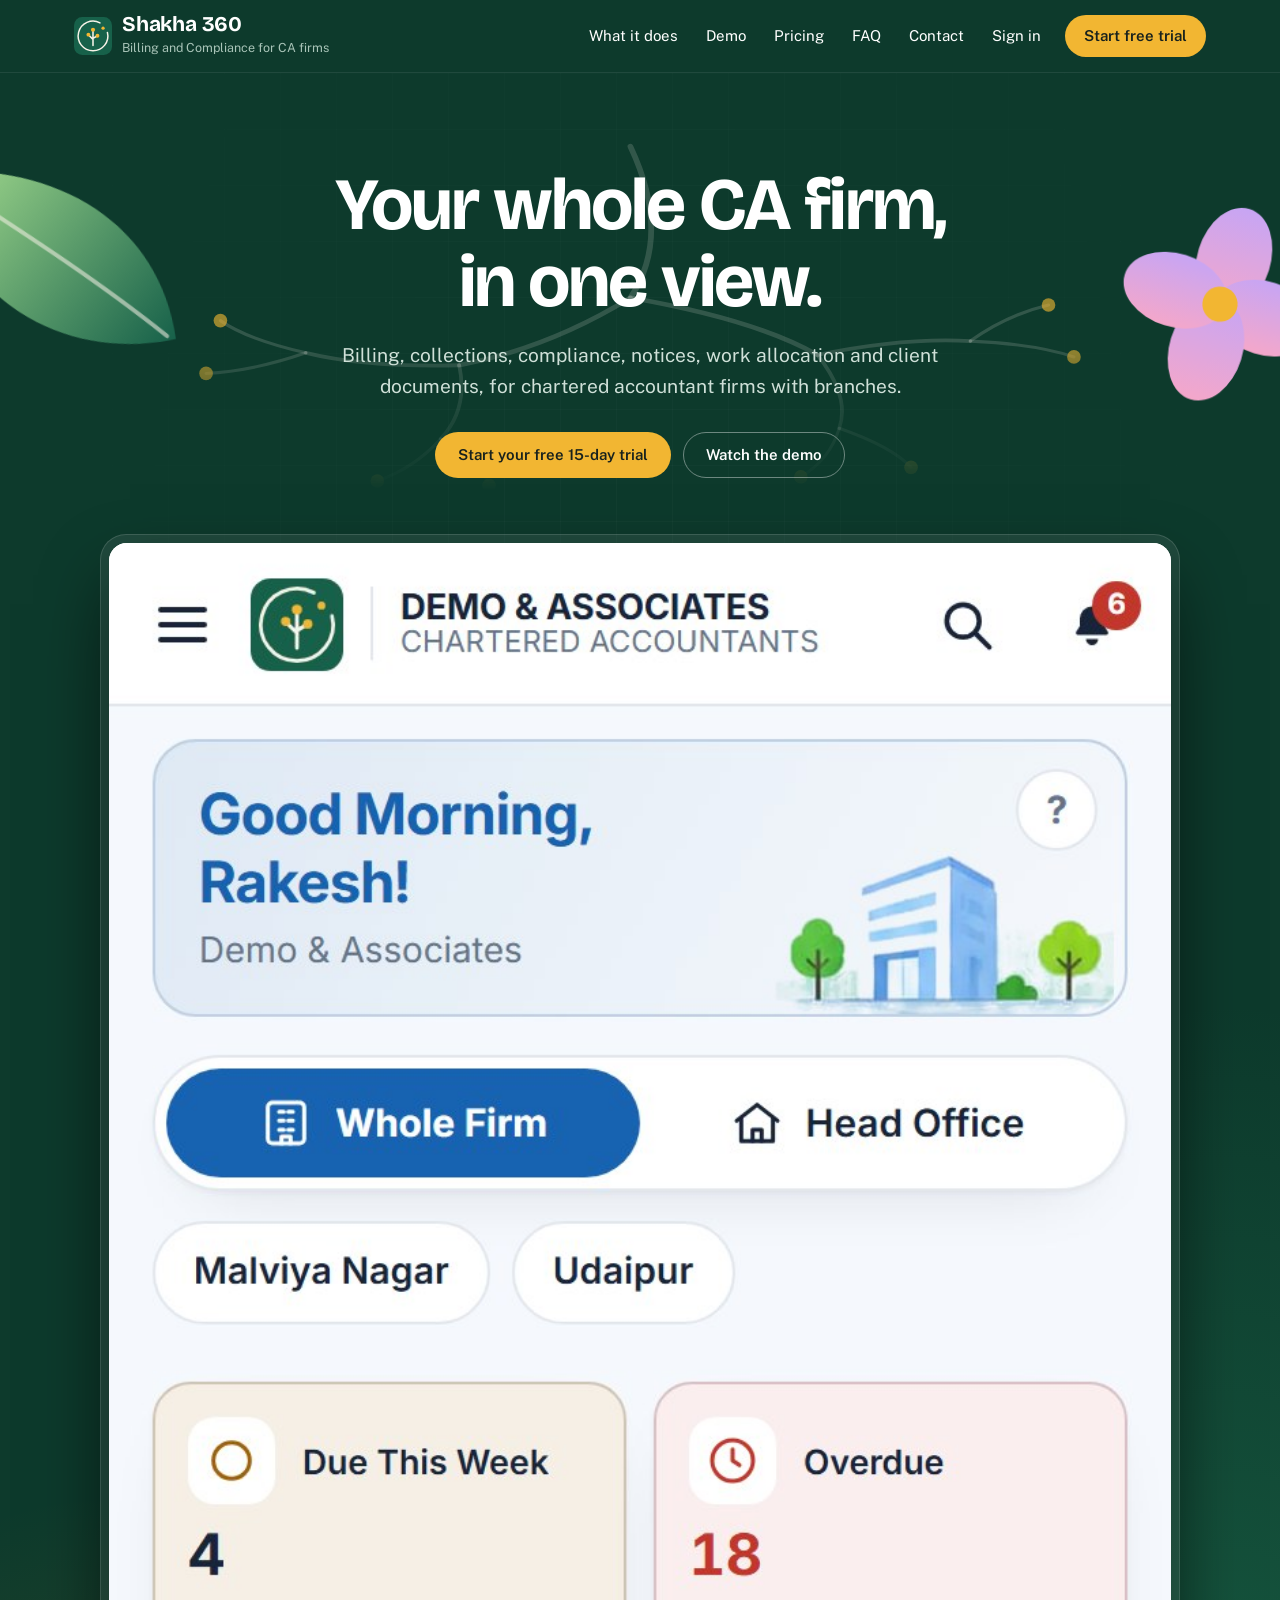
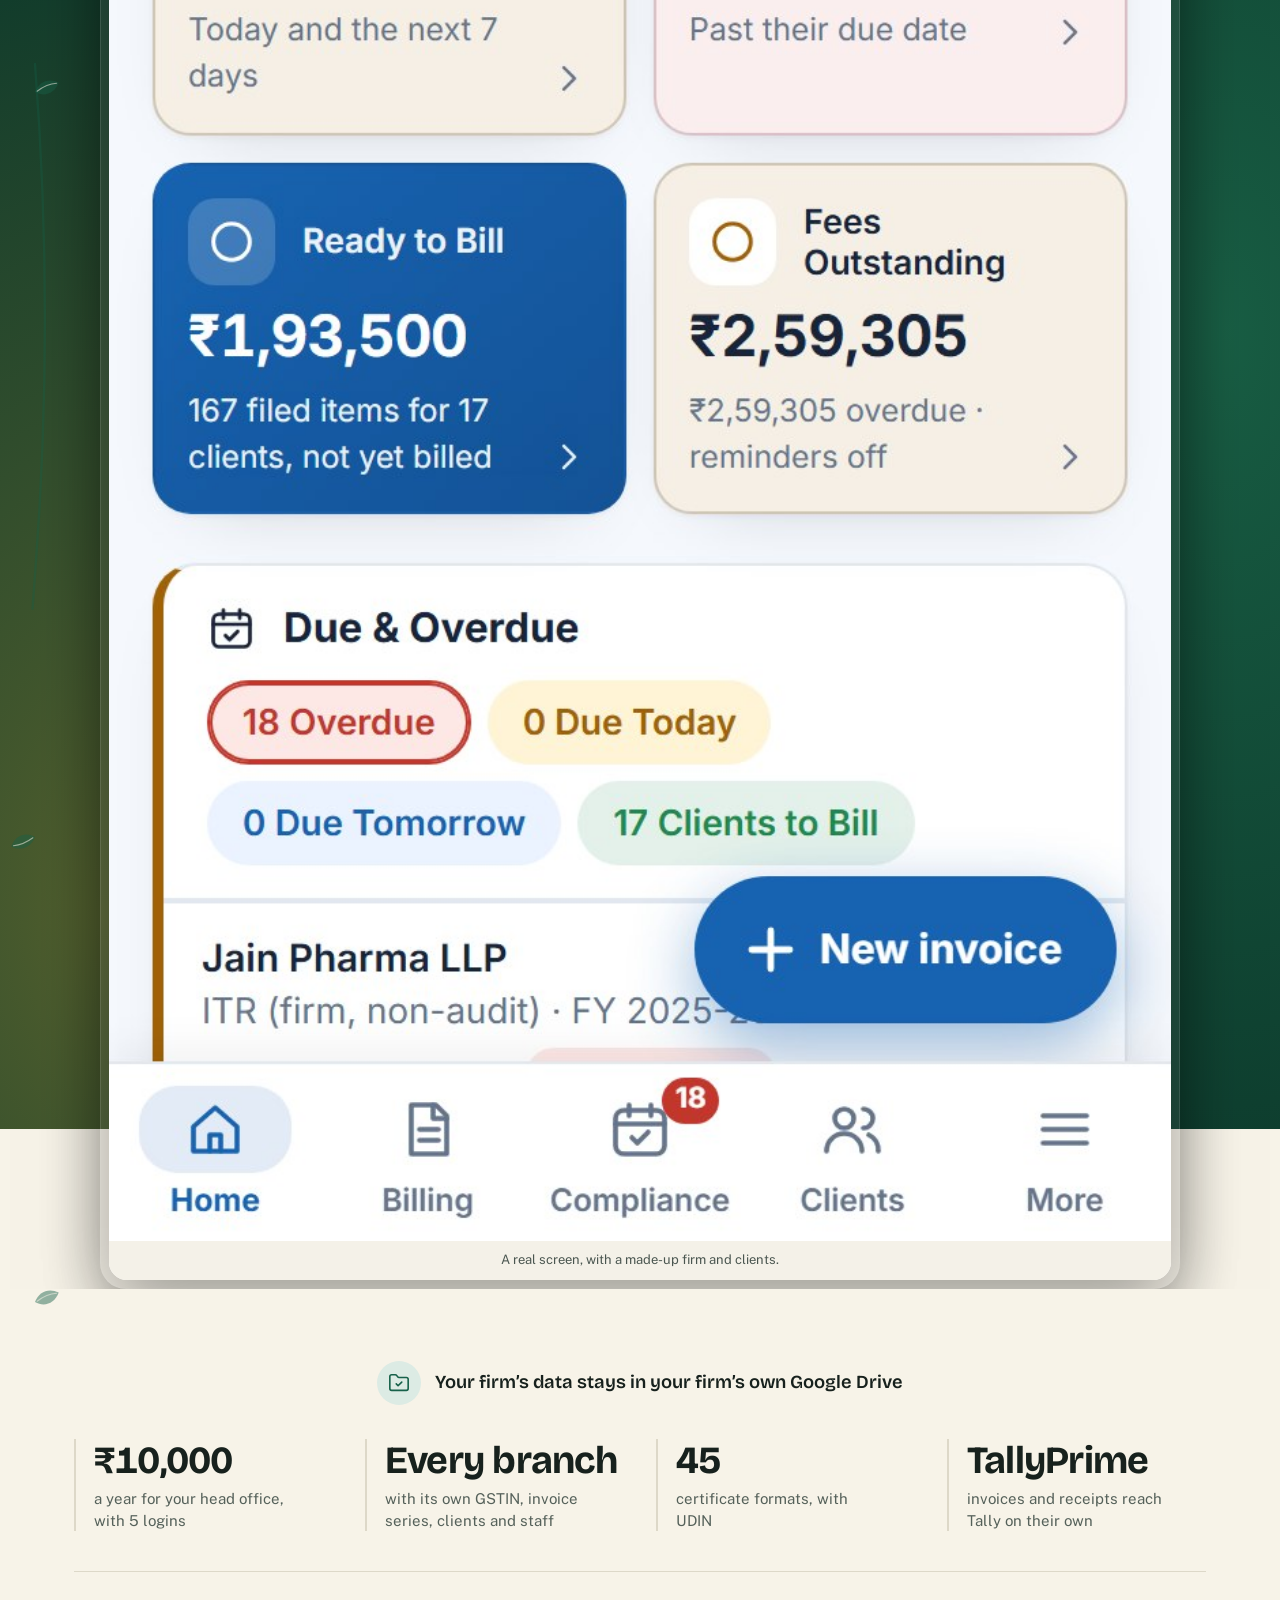
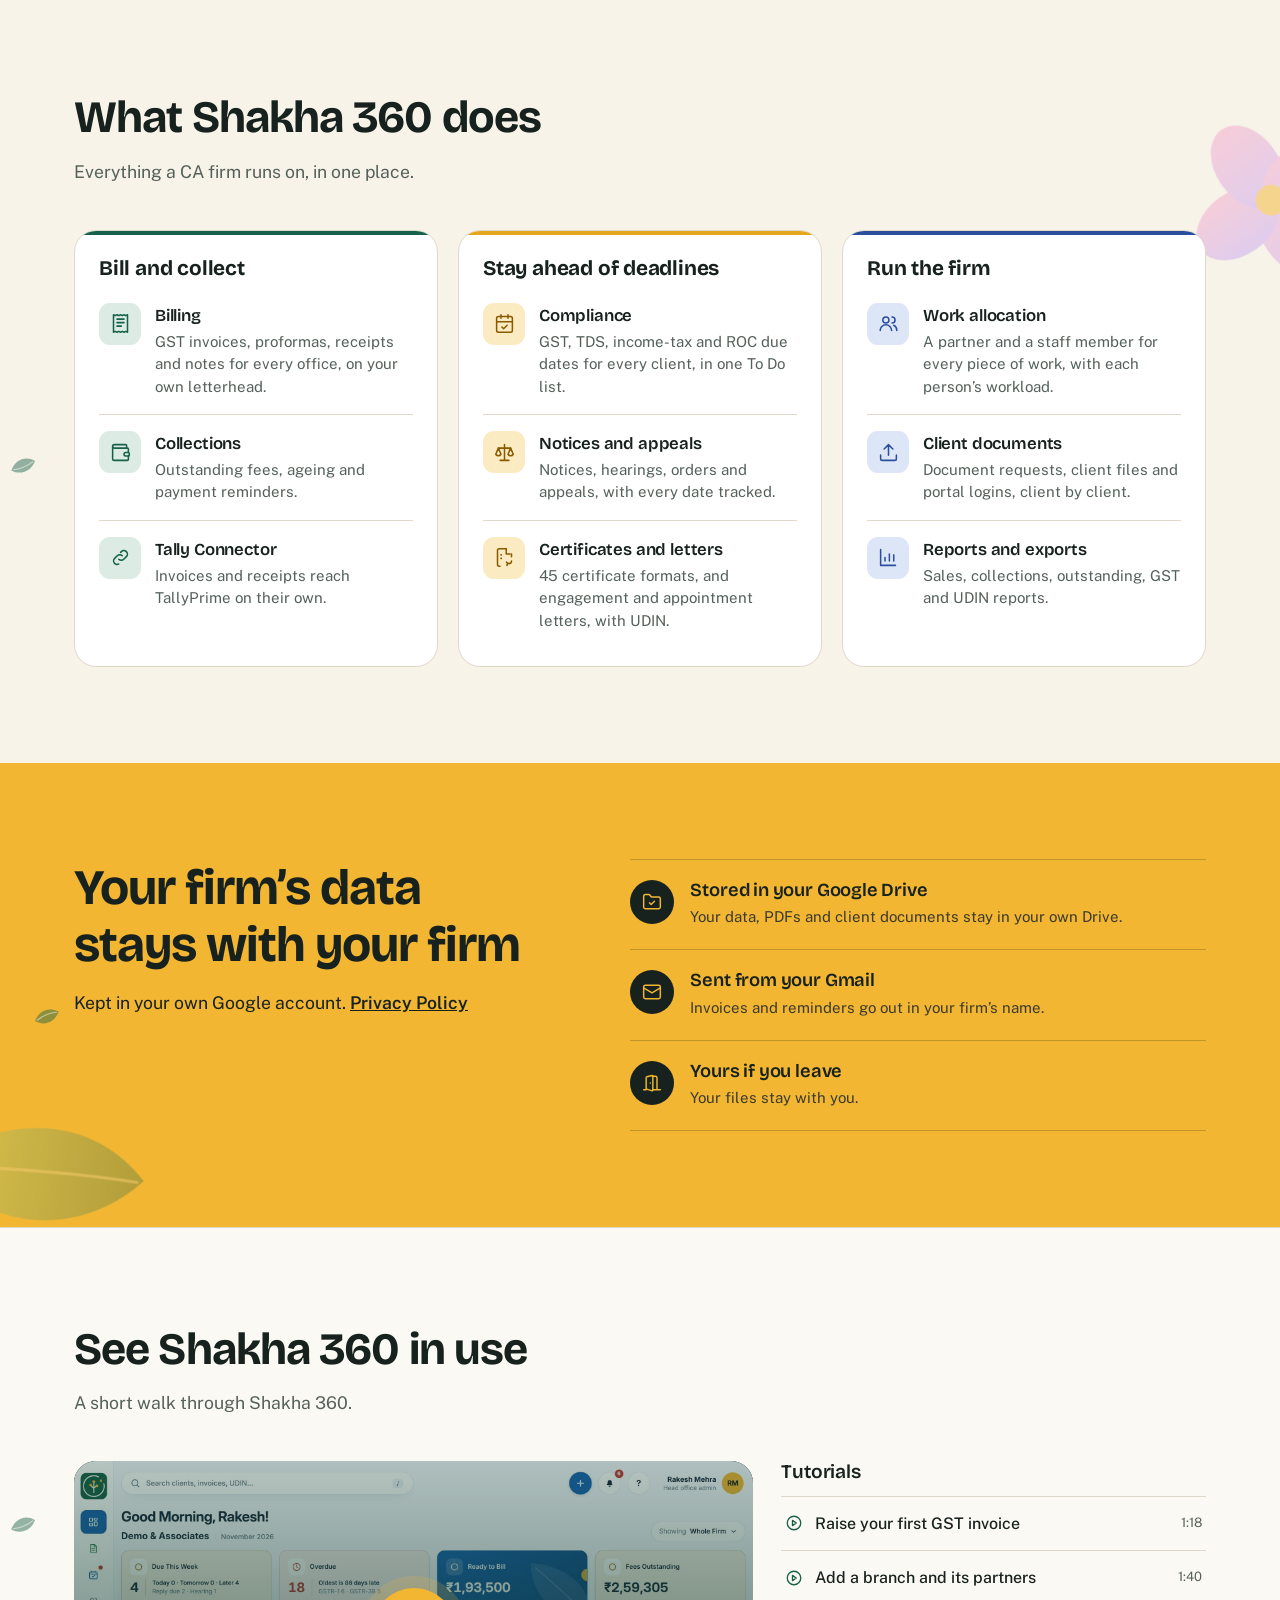
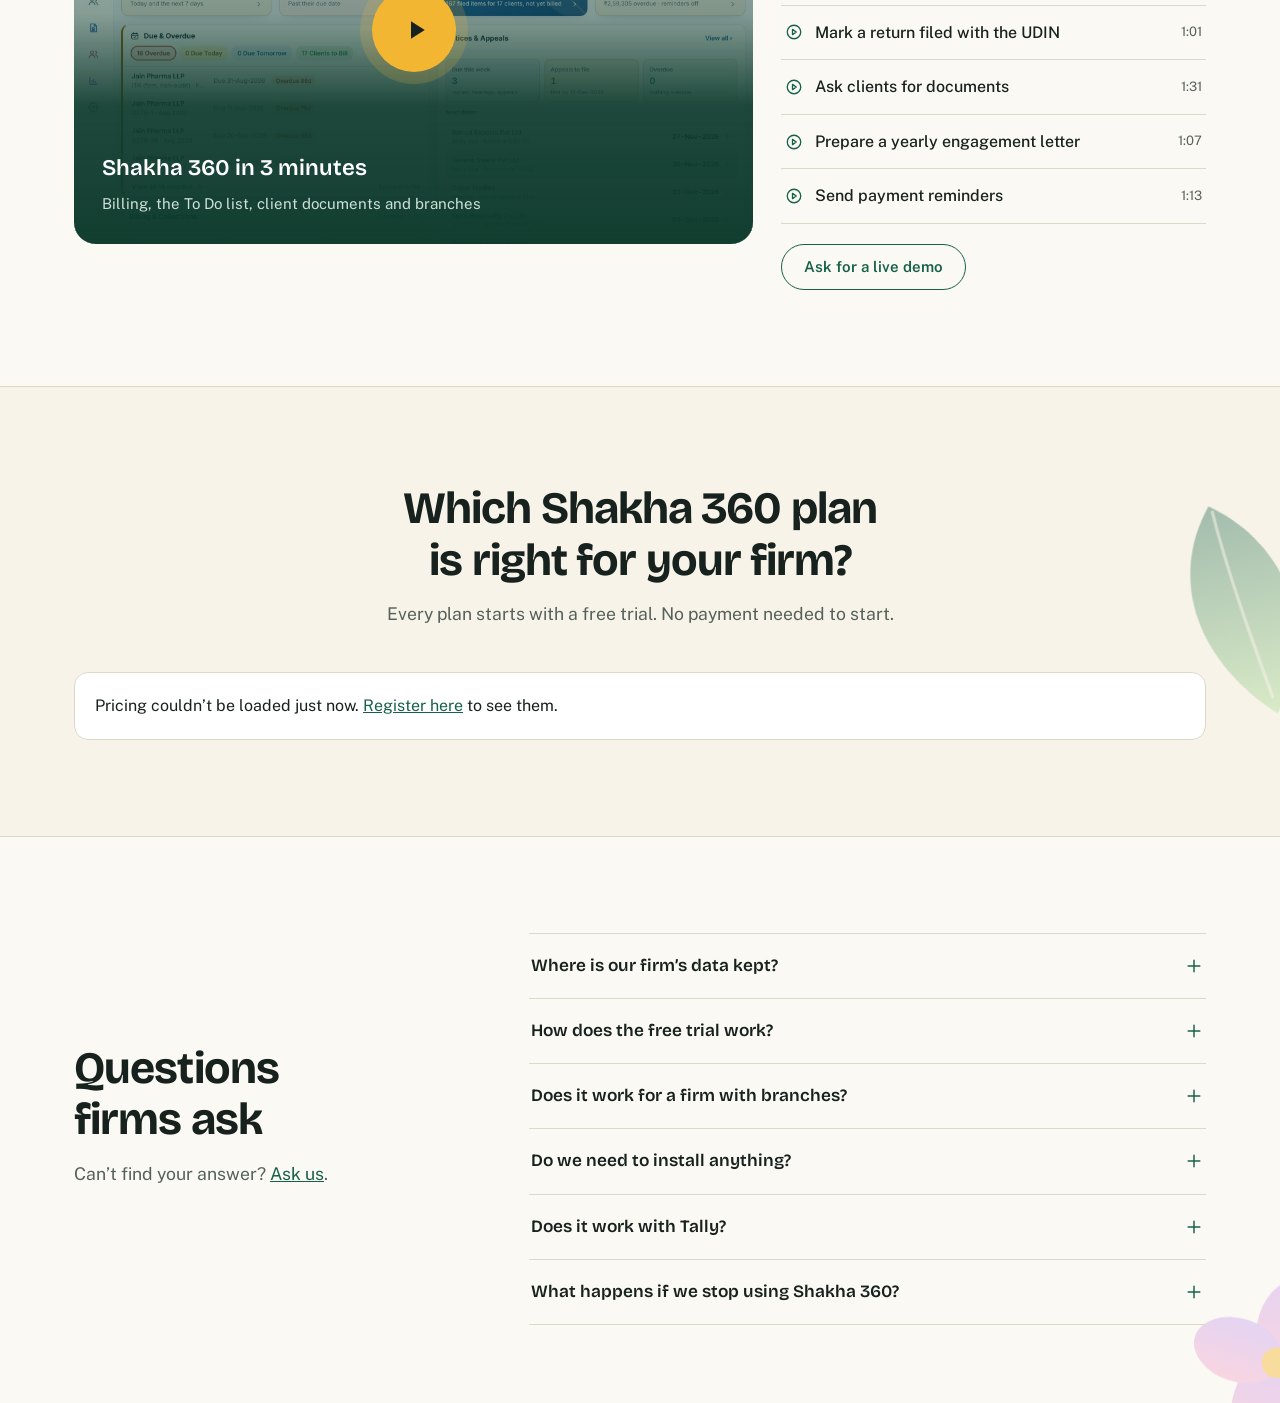
==== commit 87ea118f: "Add files via upload" ====
--- a/index.html
+++ b/index.html
@@ -12,7 +12,7 @@
 <link rel="preconnect" href="https://fonts.googleapis.com"><link rel="preconnect" href="https://fonts.gstatic.com" crossorigin>
 <link rel="stylesheet" href="https://fonts.googleapis.com/css2?family=Bricolage+Grotesque:opsz,wght@12..96,500..700&family=Public+Sans:wght@400;500;600;700&display=swap">
 <link rel="stylesheet" href="style.css">
-<link rel="stylesheet" href="anim.css">
+<link rel="stylesheet" href="anim.css?v=1128">
 <script>/* motion is used only if this page can run scripts and the visitor has not asked for less of it */
 (function(d){try{if(!window.matchMedia||!matchMedia('(prefers-reduced-motion: reduce)').matches){d.documentElement.className+=' sx';
 setTimeout(function(){if(!window.sxReady)d.documentElement.classList.remove('sx')},3500)}}catch(e){}})(document);</script>
@@ -64,6 +64,24 @@
 .cbox .ctot b{background:#F7CB4D;border-radius:999px;padding:8px 18px;font-size:1.5rem;font-variant-numeric:tabular-nums}
 .oneCard .ppts{grid-template-columns:1fr 1fr!important;gap:10px 20px!important;margin-top:20px!important;padding-top:20px;border-top:1px solid var(--line)}
 .oneBtns{display:flex;flex-wrap:wrap;gap:12px;margin-top:auto;padding-top:26px}
+/* the demo form once sent (28 Nov 2026): a Sent badge at the card's top right, and the thank-you in the form's place, where the
+   visitor is looking, not under the button */
+.form h3{display:flex;align-items:center;justify-content:space-between;gap:12px}
+.cBadge{display:inline-flex;align-items:center;gap:6px;padding:6px 12px;border-radius:999px;background:var(--ok-bg);color:var(--ok);font:600 13px/1 var(--f-b);animation:cPop .35s cubic-bezier(.3,1.5,.5,1) both}
+.cBadge[hidden],.cThanks[hidden]{display:none}
+.cBadge svg{width:14px;height:14px;fill:none;stroke:currentColor;stroke-width:3;stroke-linecap:round;stroke-linejoin:round}
+.form.sent>*:not(h3):not(.cThanks){display:none}
+.cThanks{display:flex;flex-direction:column;align-items:center;text-align:center;gap:10px;padding:44px 12px 36px;animation:cRise .45s cubic-bezier(.2,.7,.2,1) both}
+.cThanks:focus{outline:none}.cThanks:focus-visible{outline:3px solid var(--focus);outline-offset:4px;border-radius:12px}
+.cTick{display:grid;place-items:center;width:72px;height:72px;border-radius:50%;background:var(--ok);box-shadow:0 0 0 10px var(--ok-bg);margin-bottom:10px;animation:cPop .5s cubic-bezier(.3,1.5,.5,1) both}
+.cTick svg{width:34px;height:34px;fill:none;stroke:var(--card);stroke-width:3;stroke-linecap:round;stroke-linejoin:round;stroke-dasharray:30;stroke-dashoffset:30;animation:cDraw .4s .3s ease-out forwards}
+.cThanks h4{font:700 1.5rem/1.2 var(--f-d);letter-spacing:-.015em;margin:0;color:var(--fg);overflow-wrap:anywhere}
+.cThanks p{color:var(--mu);max-width:36ch;margin:0;text-align:center;overflow-wrap:anywhere}
+.cThanks .btn{margin-top:14px}
+@keyframes cPop{from{opacity:0;scale:.5}to{opacity:1;scale:1}}
+@keyframes cRise{from{opacity:0;translate:0 12px}to{opacity:1;translate:0 0}}
+@keyframes cDraw{to{stroke-dashoffset:0}}
+@media (prefers-reduced-motion:reduce){.cBadge,.cThanks,.cTick{animation:none}.cTick svg{animation:none;stroke-dashoffset:0}}
 .oneCard .pprice .amt{font-size:clamp(2.6rem,4.4vw,3.4rem);letter-spacing:-.03em}
 .one{align-items:stretch}
 .one .calc{display:flex;flex-direction:column}
@@ -250,7 +268,7 @@
 </ul></div>
 
 <form class="form" id="cForm" novalidate>
-<h3>Request a demo</h3><p>Fields marked <span aria-hidden="true">*</span><span class="vh">with an asterisk</span> are required.</p>
+<h3><span id="cHead">Request a demo</span><span class="cBadge" id="cBadge" hidden><svg viewBox="0 0 24 24" aria-hidden="true"><path d="m5 12.5 4.5 4.5L19 7.5"/></svg>Sent</span></h3><p>Fields marked <span aria-hidden="true">*</span><span class="vh">with an asterisk</span> are required.</p>
 <fieldset class="fld"><legend>What would you like?</legend><div class="radios">
 <label><input type="radio" name="want" value="A live demo" checked>A live demo</label>
 <label><input type="radio" name="want" value="An answer to a question">Ask a question</label></div></fieldset>
@@ -271,6 +289,7 @@
 <button class="btn" type="submit" id="cSend">Send my request</button>
 <p class="fNote">Your request goes straight to Team Shakha 360. We use these details only to reply to you.</p>
 <p class="fDone" id="cDone" role="status"></p>
+<div class="cThanks" id="cThanks" role="status" tabindex="-1" hidden><span class="cTick" aria-hidden="true"><svg viewBox="0 0 24 24"><path d="m5 12.5 4.5 4.5L19 7.5"/></svg></span><h4 id="cThH"></h4><p id="cThP"></p><button type="button" class="btn line" id="cAgain">Send another request</button></div>
 </form>
 </div></section>
 
@@ -339,11 +358,14 @@
   var end=function(){btn.disabled=false;btn.textContent=lbl};
   fetch(APP,{method:'POST',credentials:'omit',redirect:'follow',cache:'no-store',body:JSON.stringify({site:'enquiry',want:want==='A live demo'?'demo':'question',name:g('name'),firm:g('firm'),email:g('email'),phone:g('phone'),city:g('city'),branches:g('branches'),msg:g('msg'),web:g('web')})})
    .then(function(r){if(!r.ok)throw new Error('HTTP '+r.status);return r.json()})
-   .then(function(j){end();if(j&&j.ok===true){var to=g('email');f.reset();$('cBr').dispatchEvent(new Event('change',{bubbles:true}));say('Thank you. Your request has reached Team Shakha 360. We will reply to '+to+'.');done.className='fDone ok';return}
+   .then(function(j){end();if(j&&j.ok===true){var to=g('email'),who=g('name').split(/\s+/)[0];f.reset();$('cBr').dispatchEvent(new Event('change',{bubbles:true}));done.textContent='';
+      $('cThH').textContent='Thank you'+(who?', '+who:'')+'.';$('cThP').textContent='Your request has reached Team Shakha 360. We will reply to '+to+'.';$('cHead').textContent=want==='A live demo'?'Demo requested':'Question sent';
+      $('cBadge').hidden=false;$('cThanks').hidden=false;f.classList.add('sent');$('cThanks').focus({preventScroll:true});f.scrollIntoView({block:'nearest',behavior:matchMedia('(prefers-reduced-motion:reduce)').matches?'auto':'smooth'});return}
      /* a sentence of Shakha 360's own (a field to put right, or too many requests) is shown as it is; anything else offers the email app */
      done.className='fDone bad';if(j&&j.ok===false&&j.error)say(j.error,/write to/.test(j.error));else say('This could not be sent just now.',true)})
    .catch(function(){end();done.className='fDone bad';say('This could not be sent just now.',true)});
 });
+ $('cAgain').addEventListener('click',function(){f.classList.remove('sent');$('cThanks').hidden=true;$('cBadge').hidden=true;$('cHead').textContent='Request a demo';$('cName').focus()});
  document.querySelectorAll('[data-demo]').forEach(function(a){a.addEventListener('click',function(){f.querySelector('input[value="A live demo"]').checked=true})});
 
  /* scroll motion: content rises into place as it enters the screen (skipped for reduced motion) */
@@ -417,5 +439,5 @@
 </script>
 <script src="js/gsap.min.js" defer></script>
 <script src="js/ScrollTrigger.min.js" defer></script>
-<script src="js/anim.js?v=1127" defer></script>
+<script src="js/anim.js?v=1128" defer></script>
 </body></html>
--- a/anim.css
+++ b/anim.css
@@ -99,6 +99,9 @@
 .sx-stem{fill:none;stroke:var(--link);stroke-opacity:.34;stroke-width:2.4;stroke-linecap:round}
 .sx-leaf{fill:var(--link);fill-opacity:.46}
 .sx-rib{fill:none;stroke:#F7F3E8;stroke-opacity:.55;stroke-width:1.4;stroke-linecap:round}
+/* the leaf beside the heading on the yellow band: dark green in both light and dark, or it fades into the yellow in dark mode */
+.sx-on-band .sx-leaf{fill:#0D3A2C;fill-opacity:.62}
+.sx-on-band .sx-rib{stroke:#F2B632;stroke-opacity:.75}
 #main{position:relative}
 @media (prefers-color-scheme:dark){
   .sx-stem{stroke-opacity:.3}
